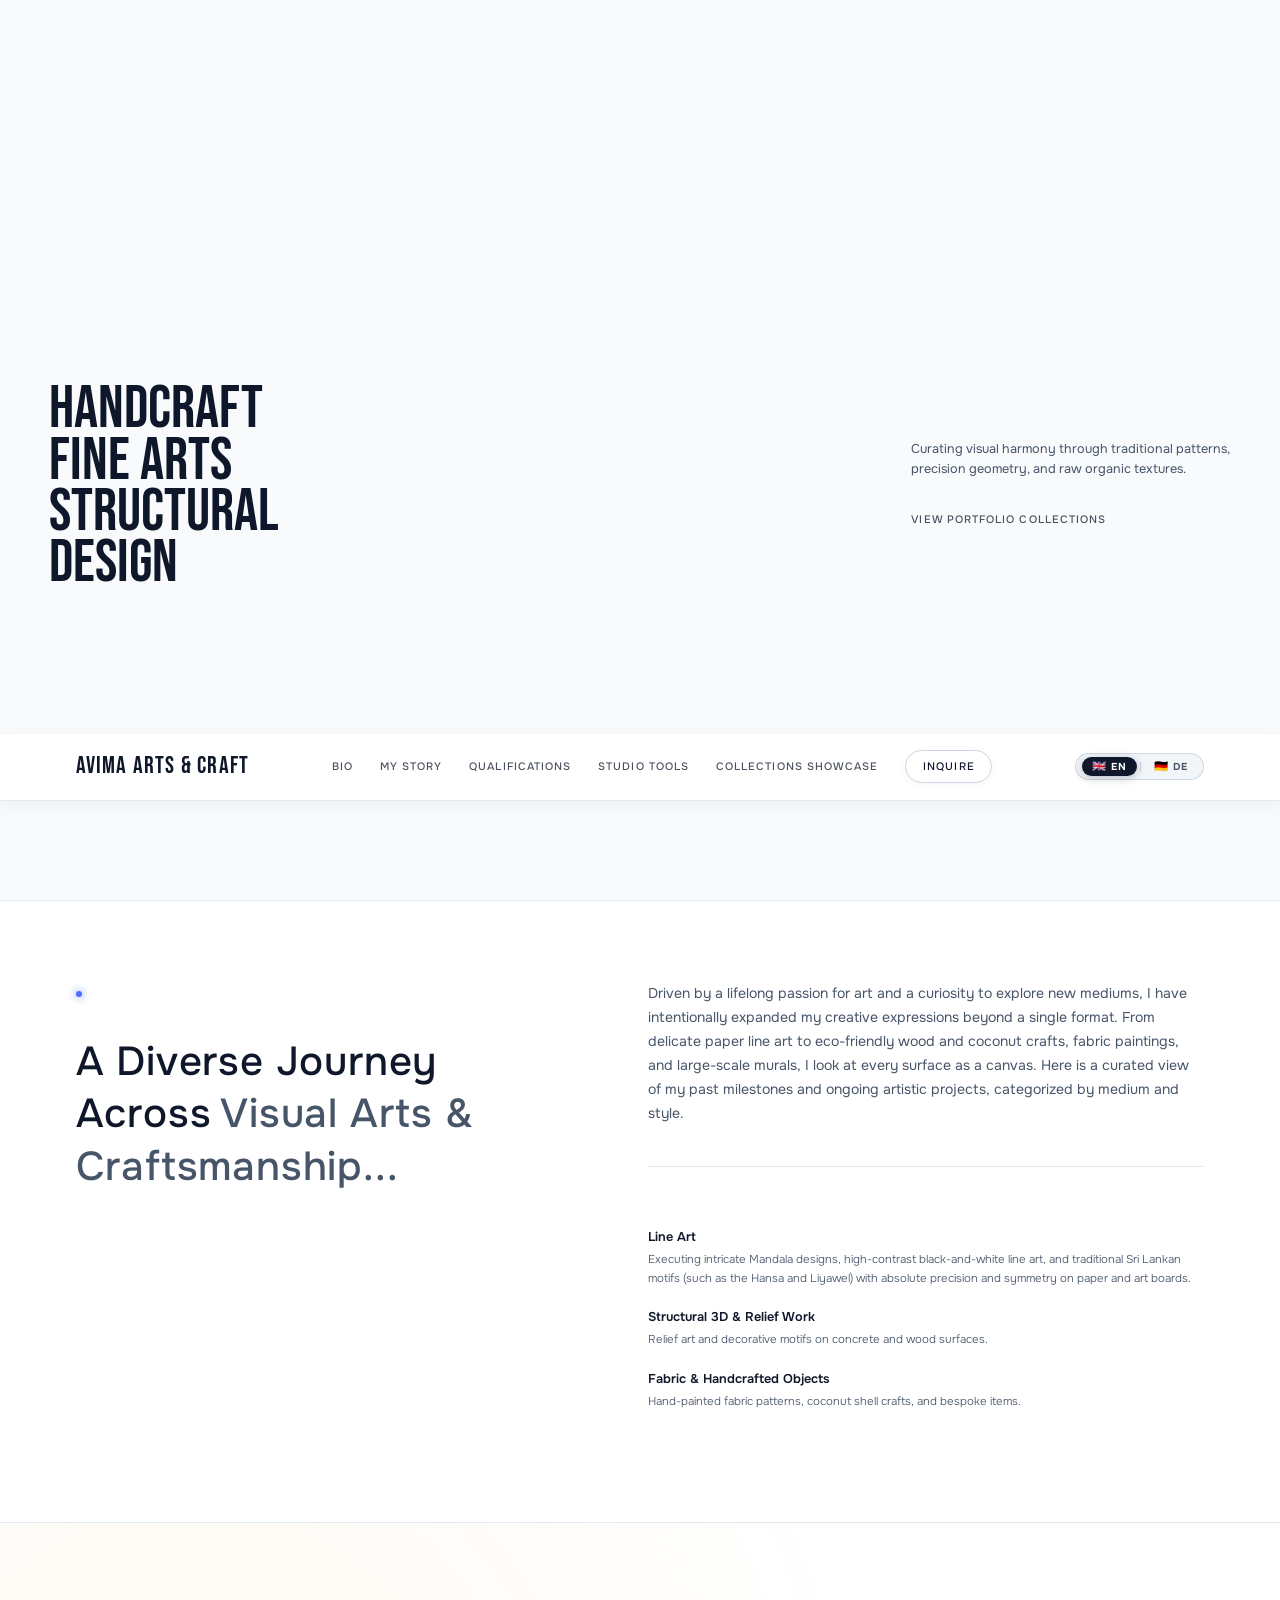
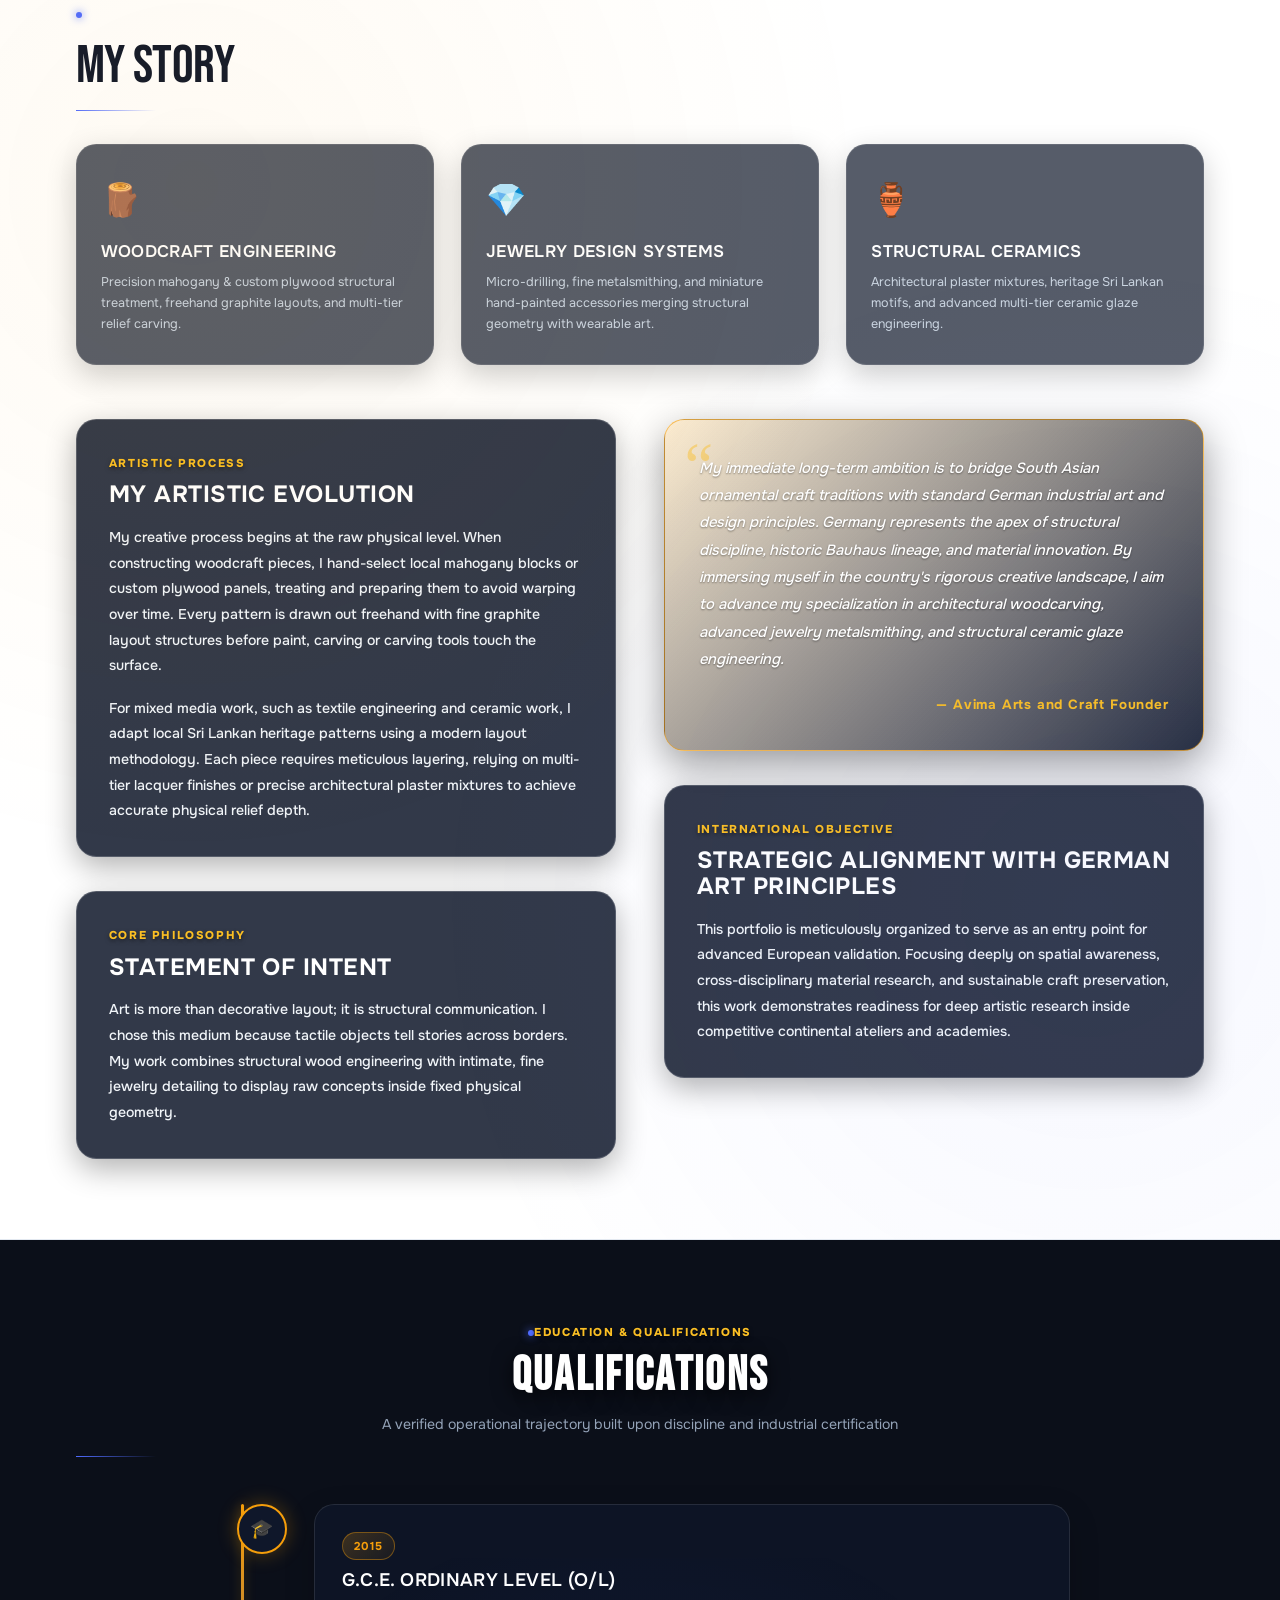
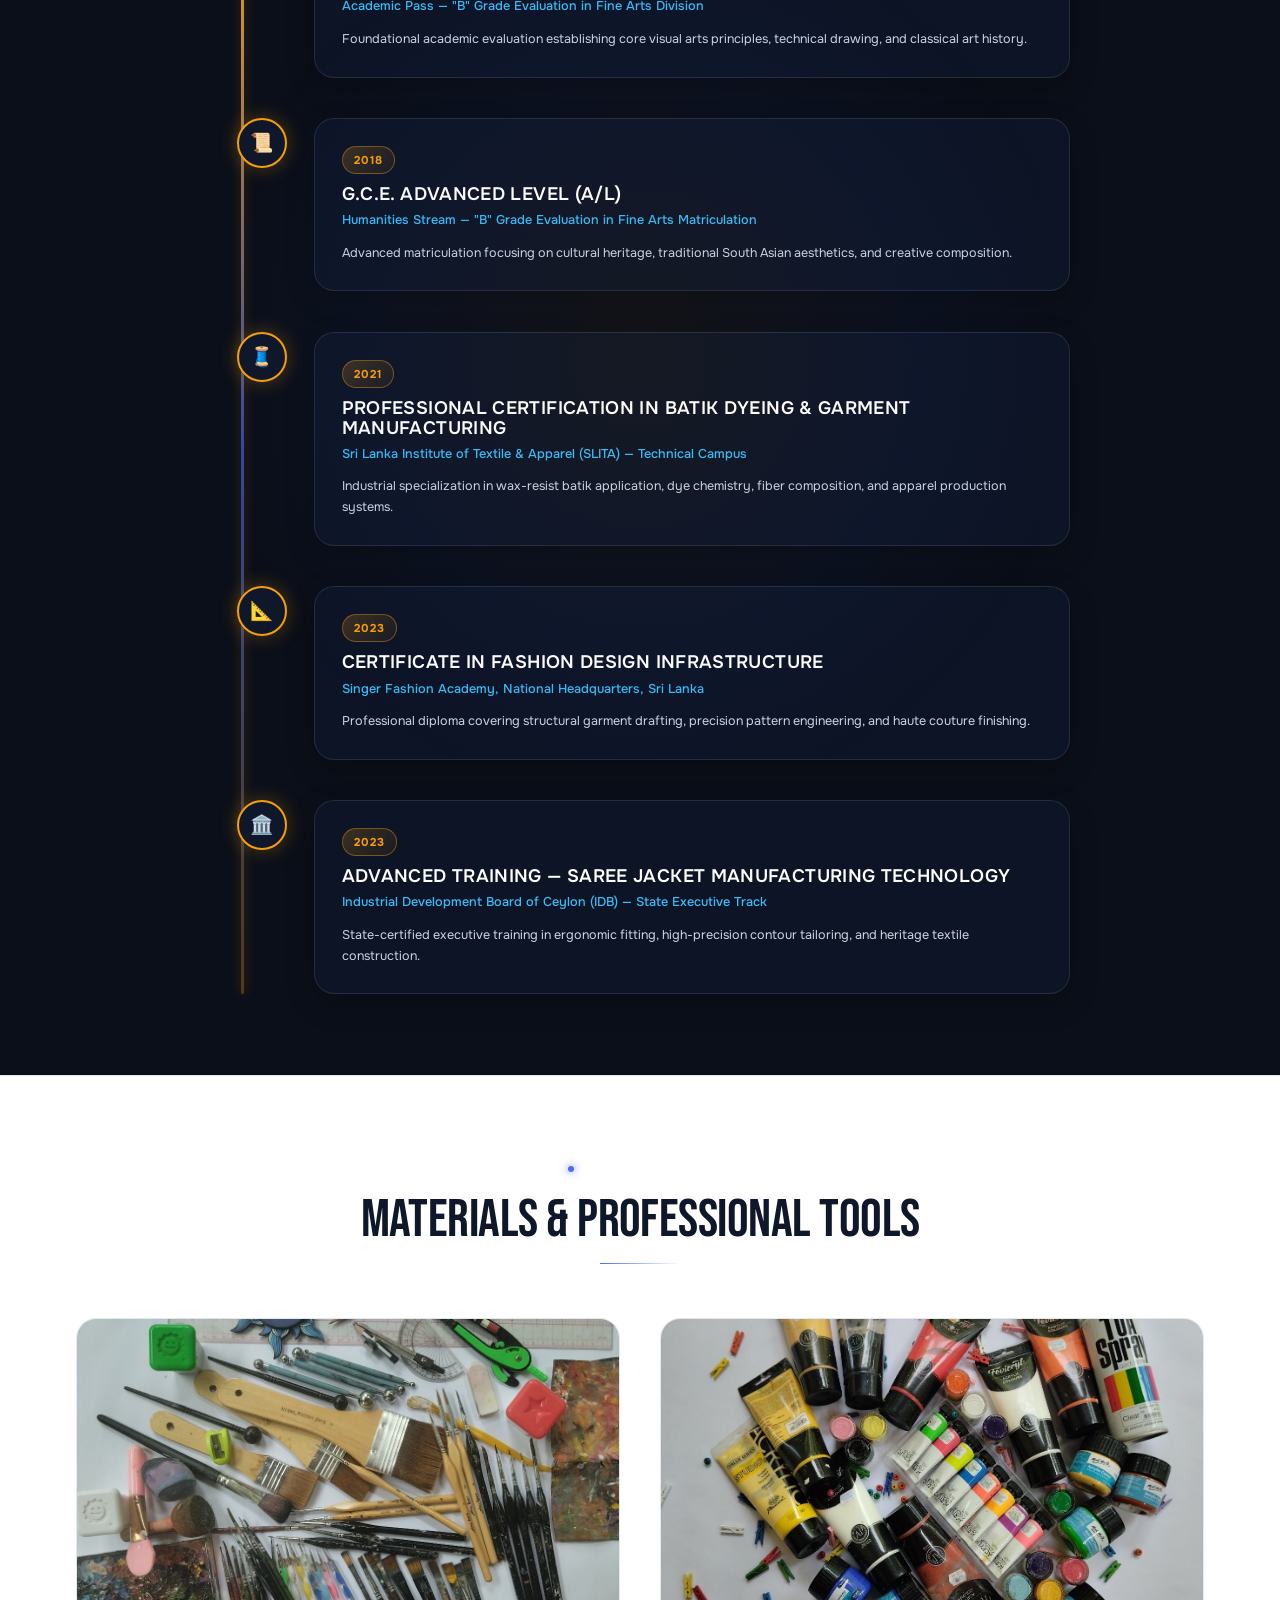
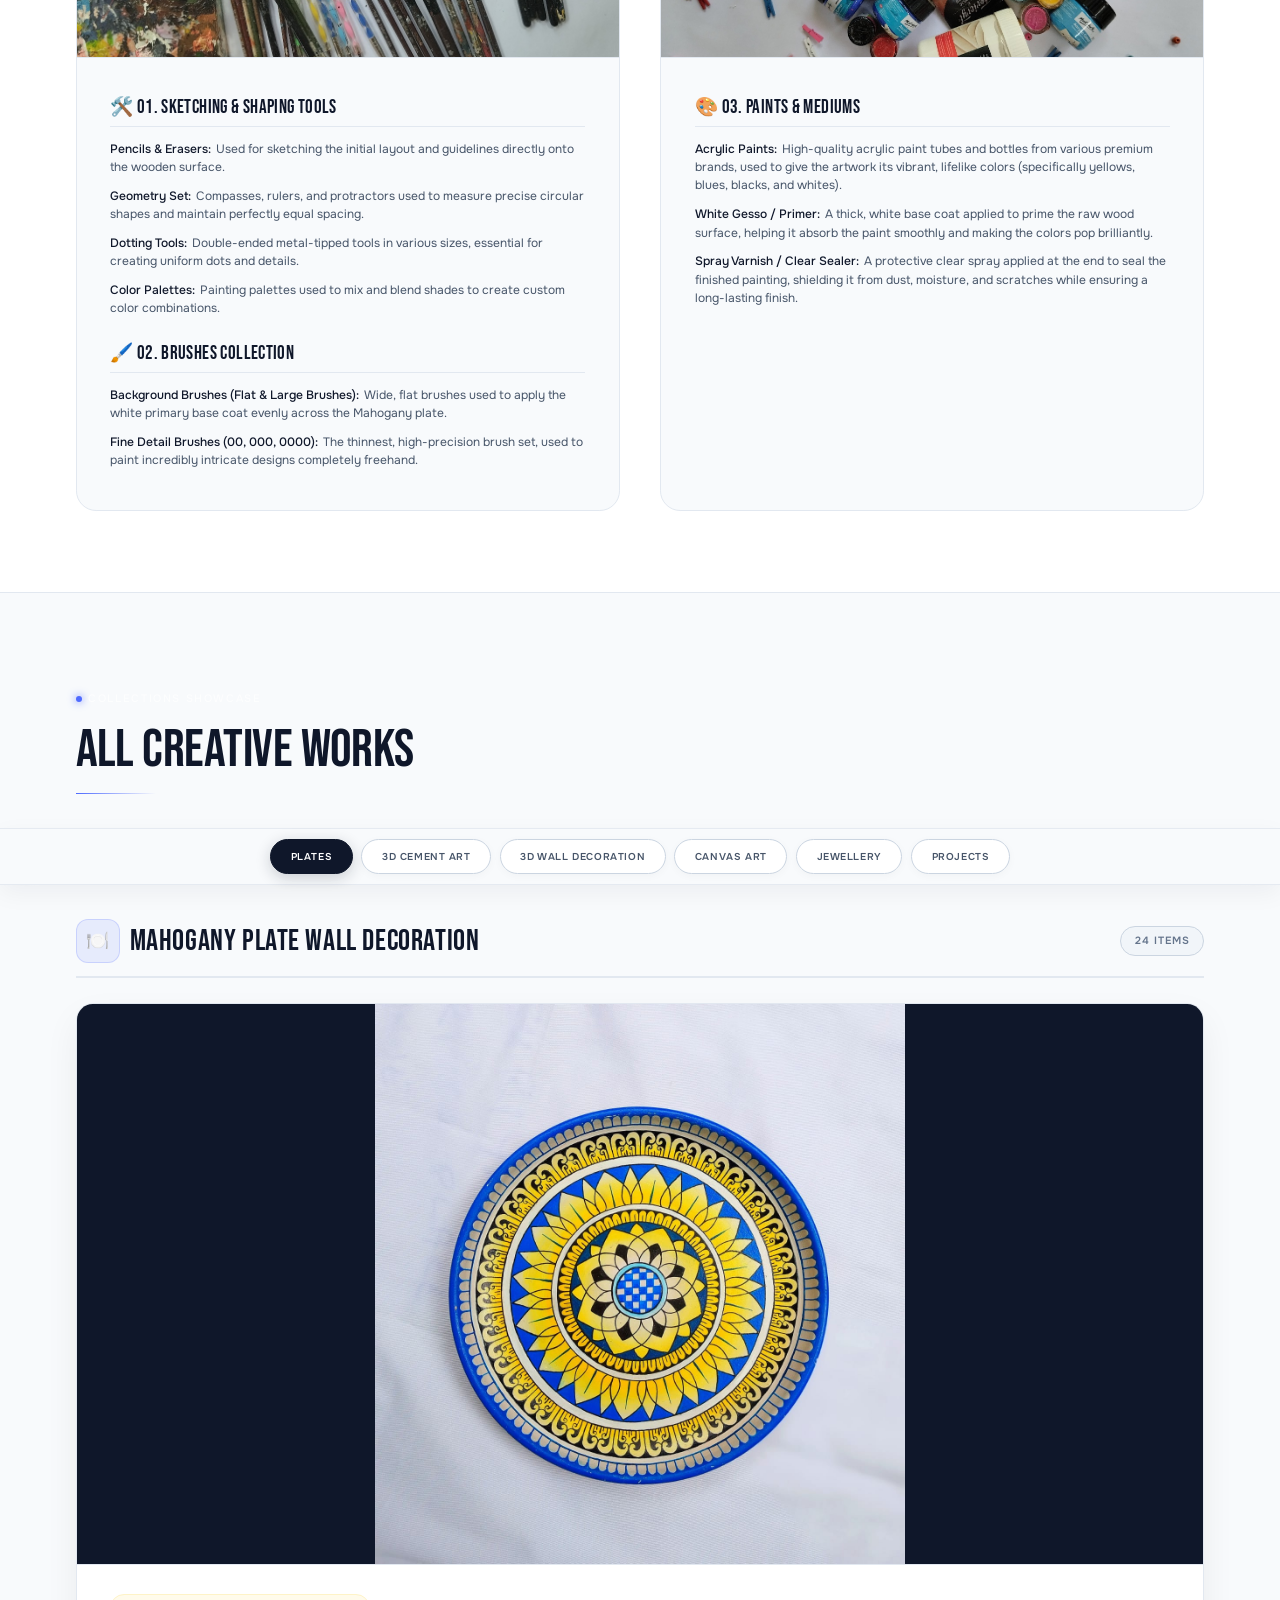
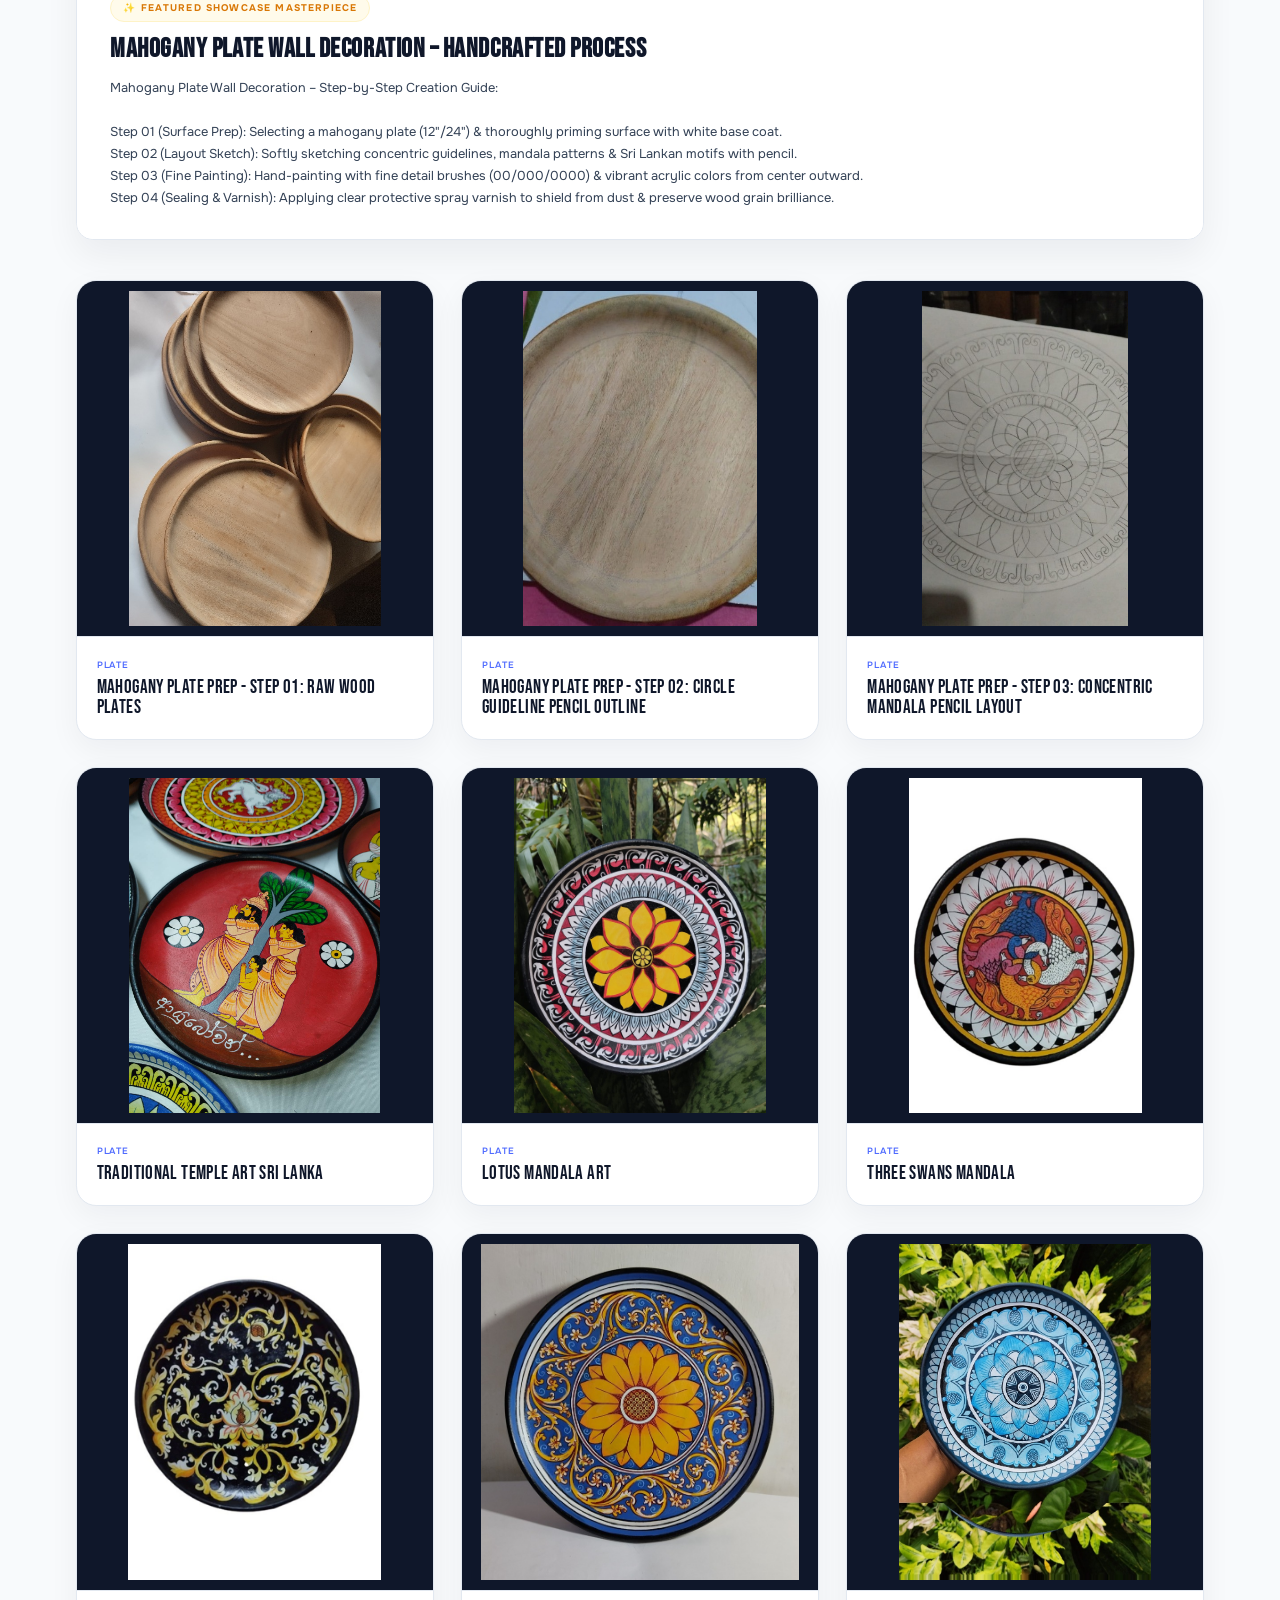
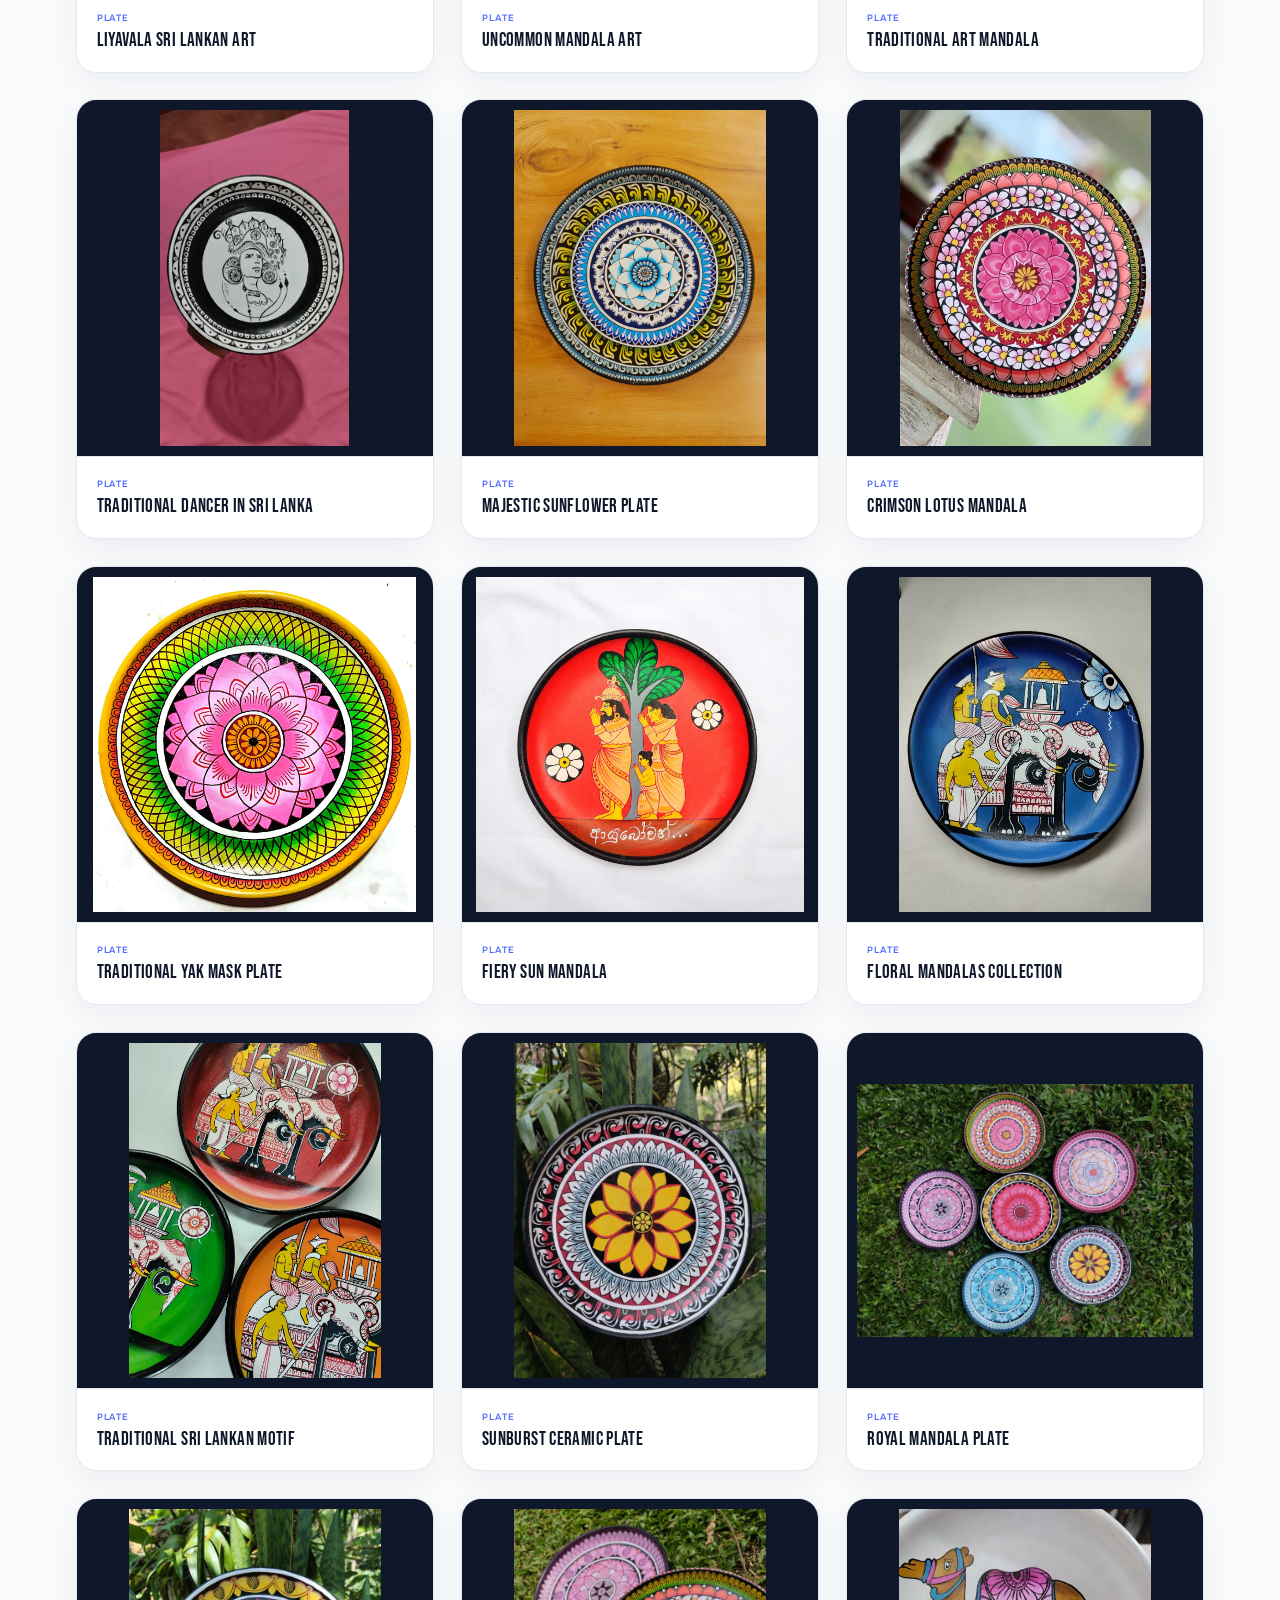
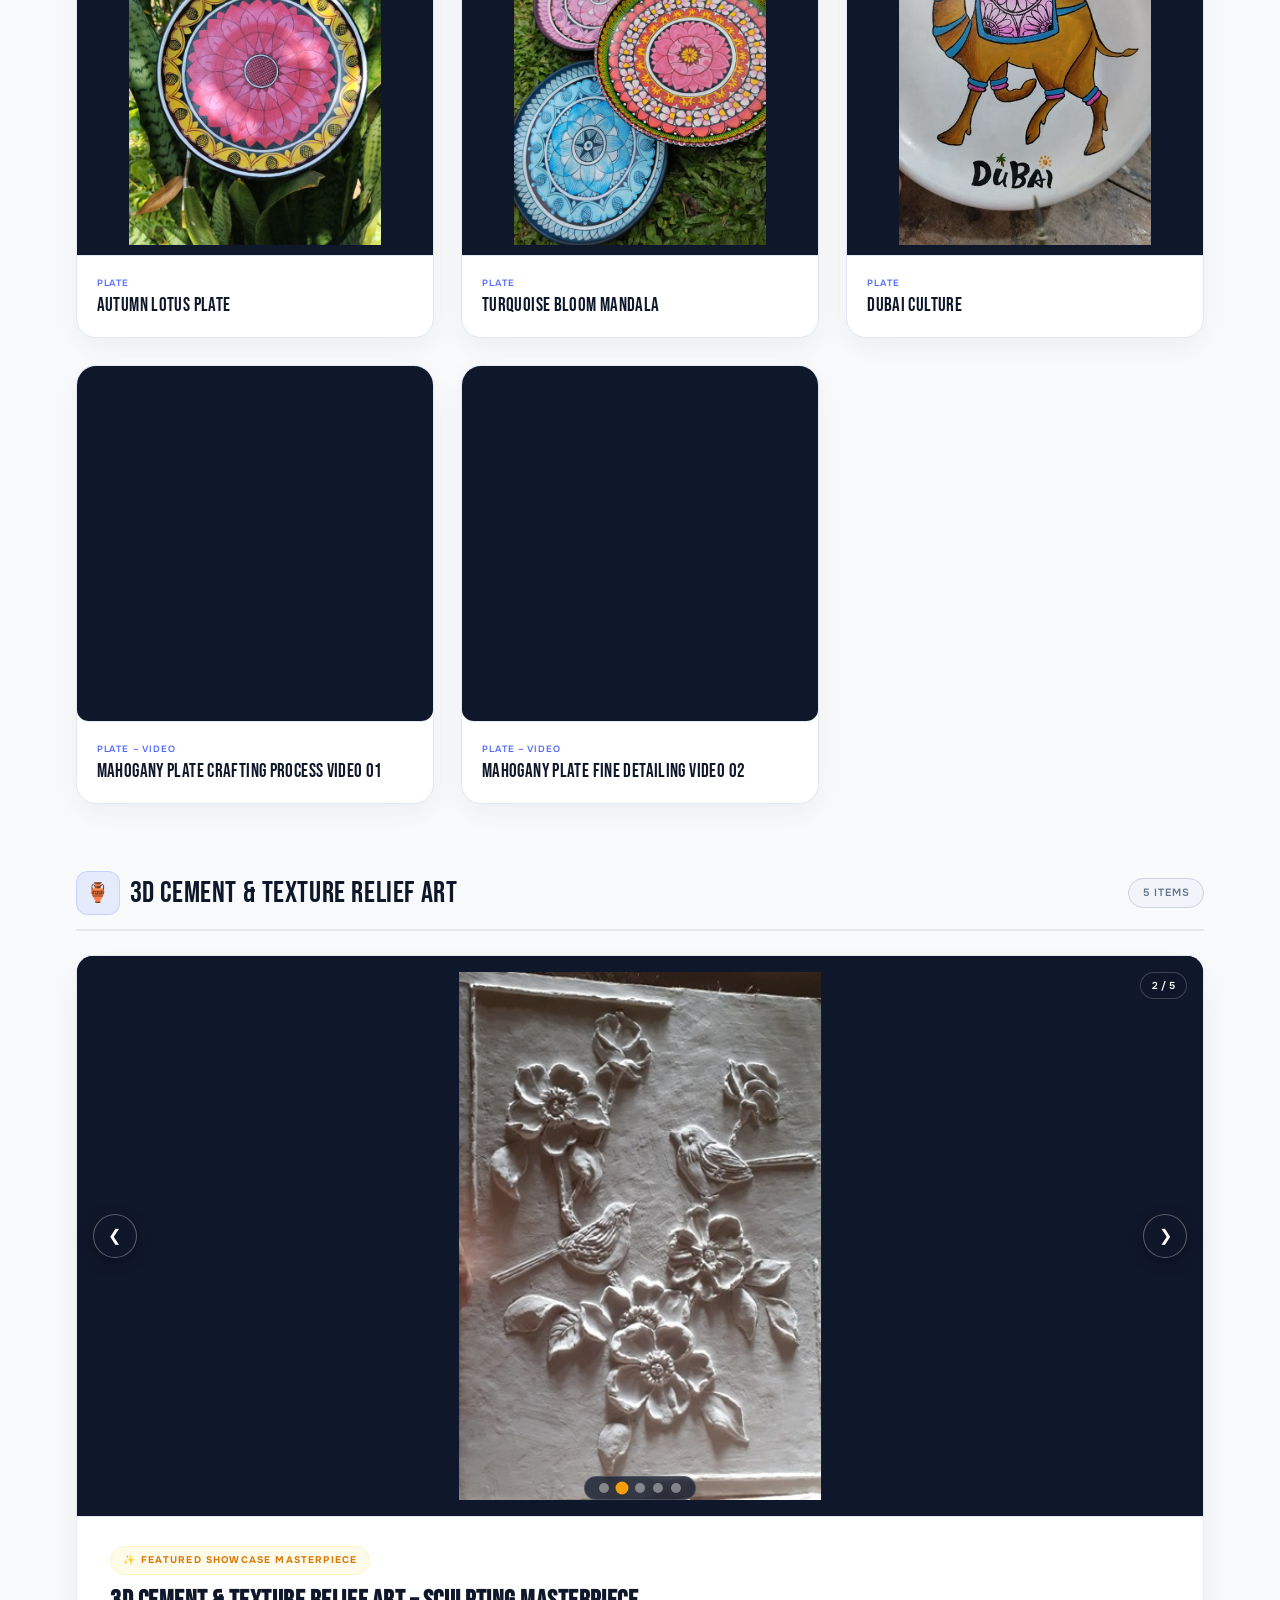
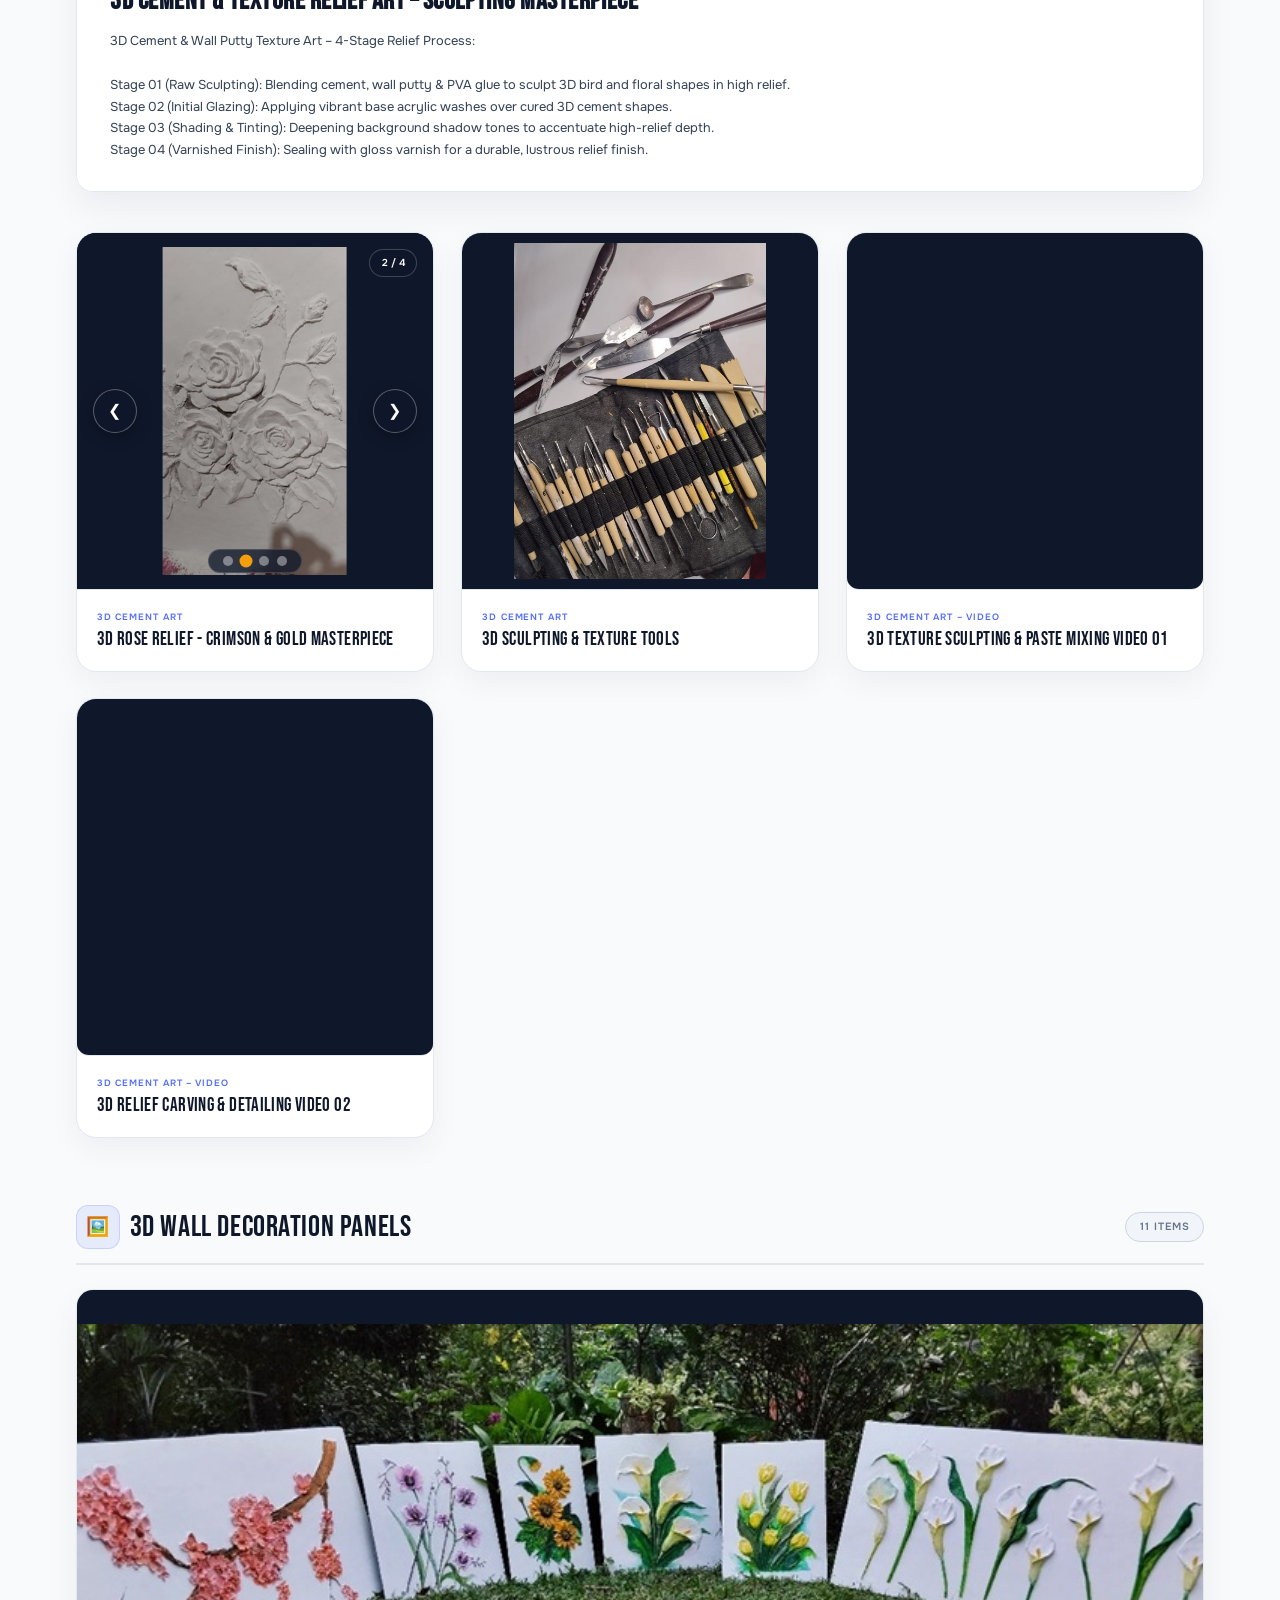
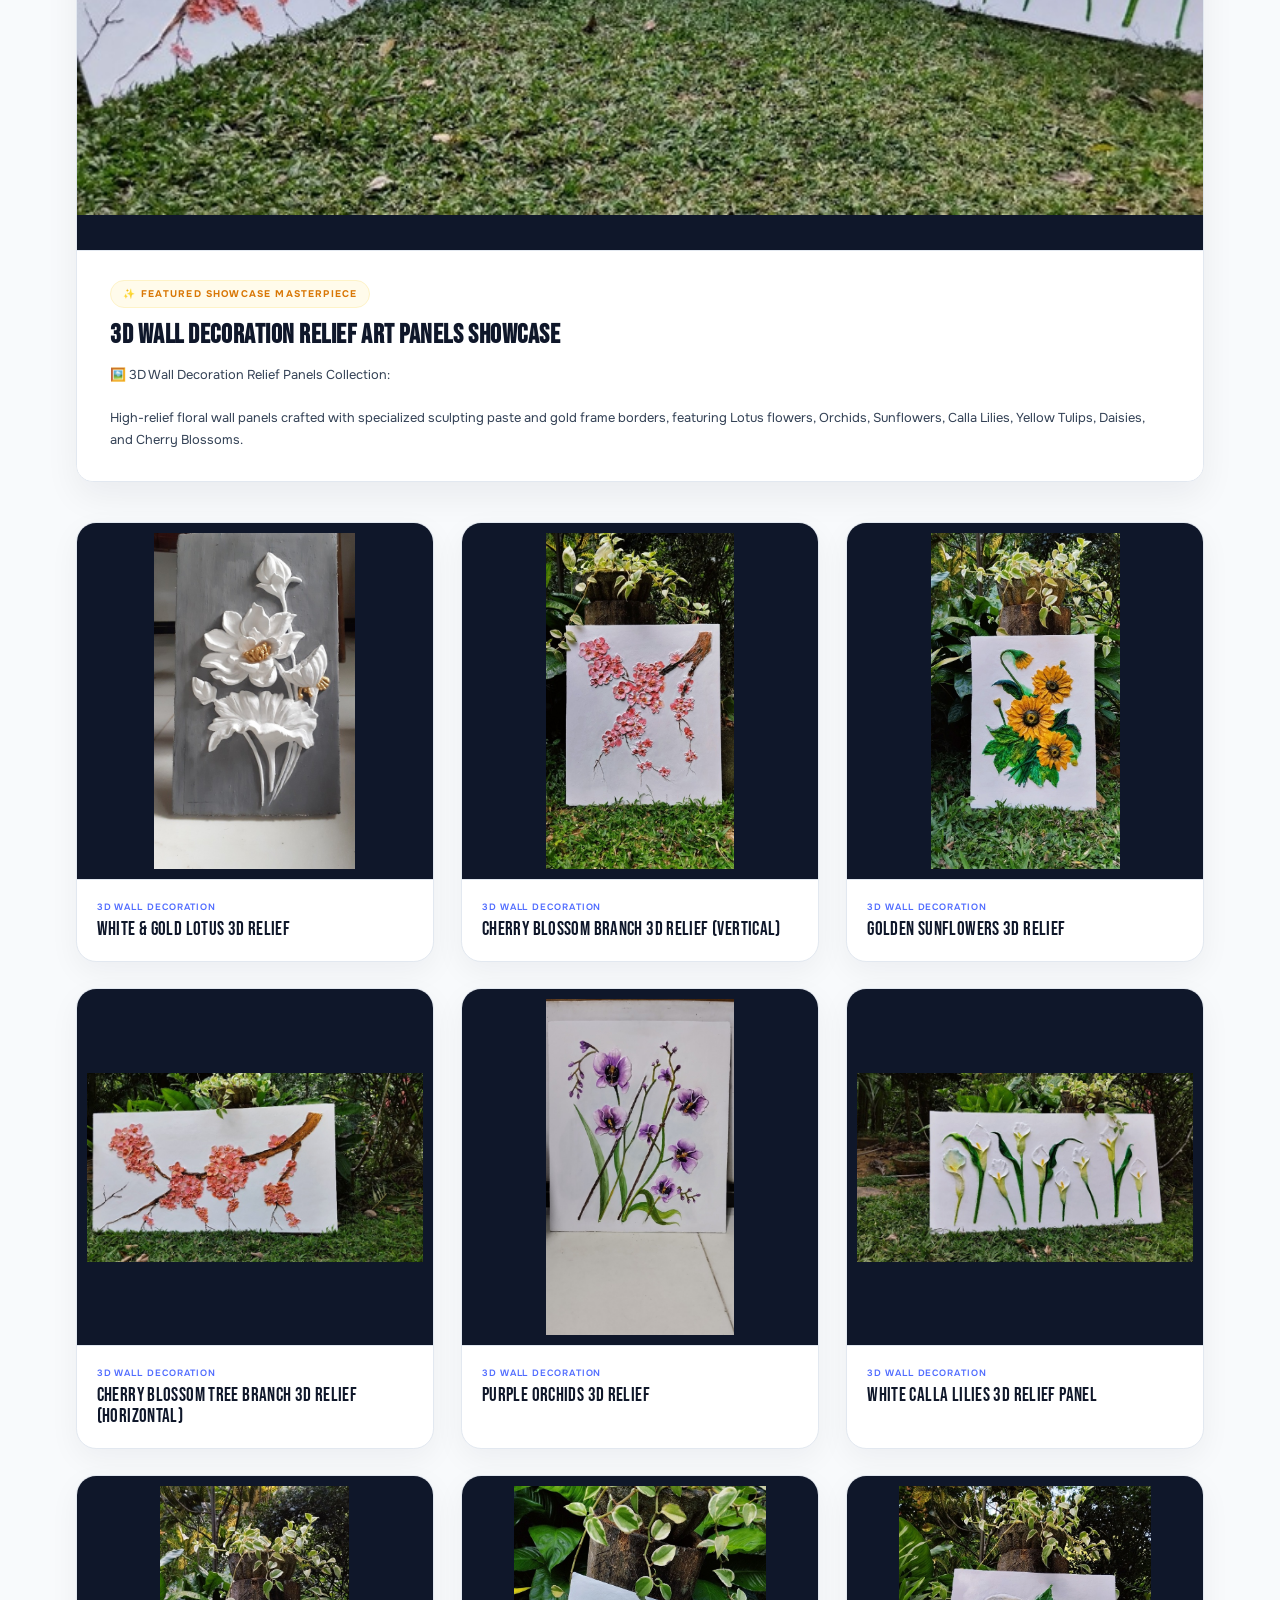
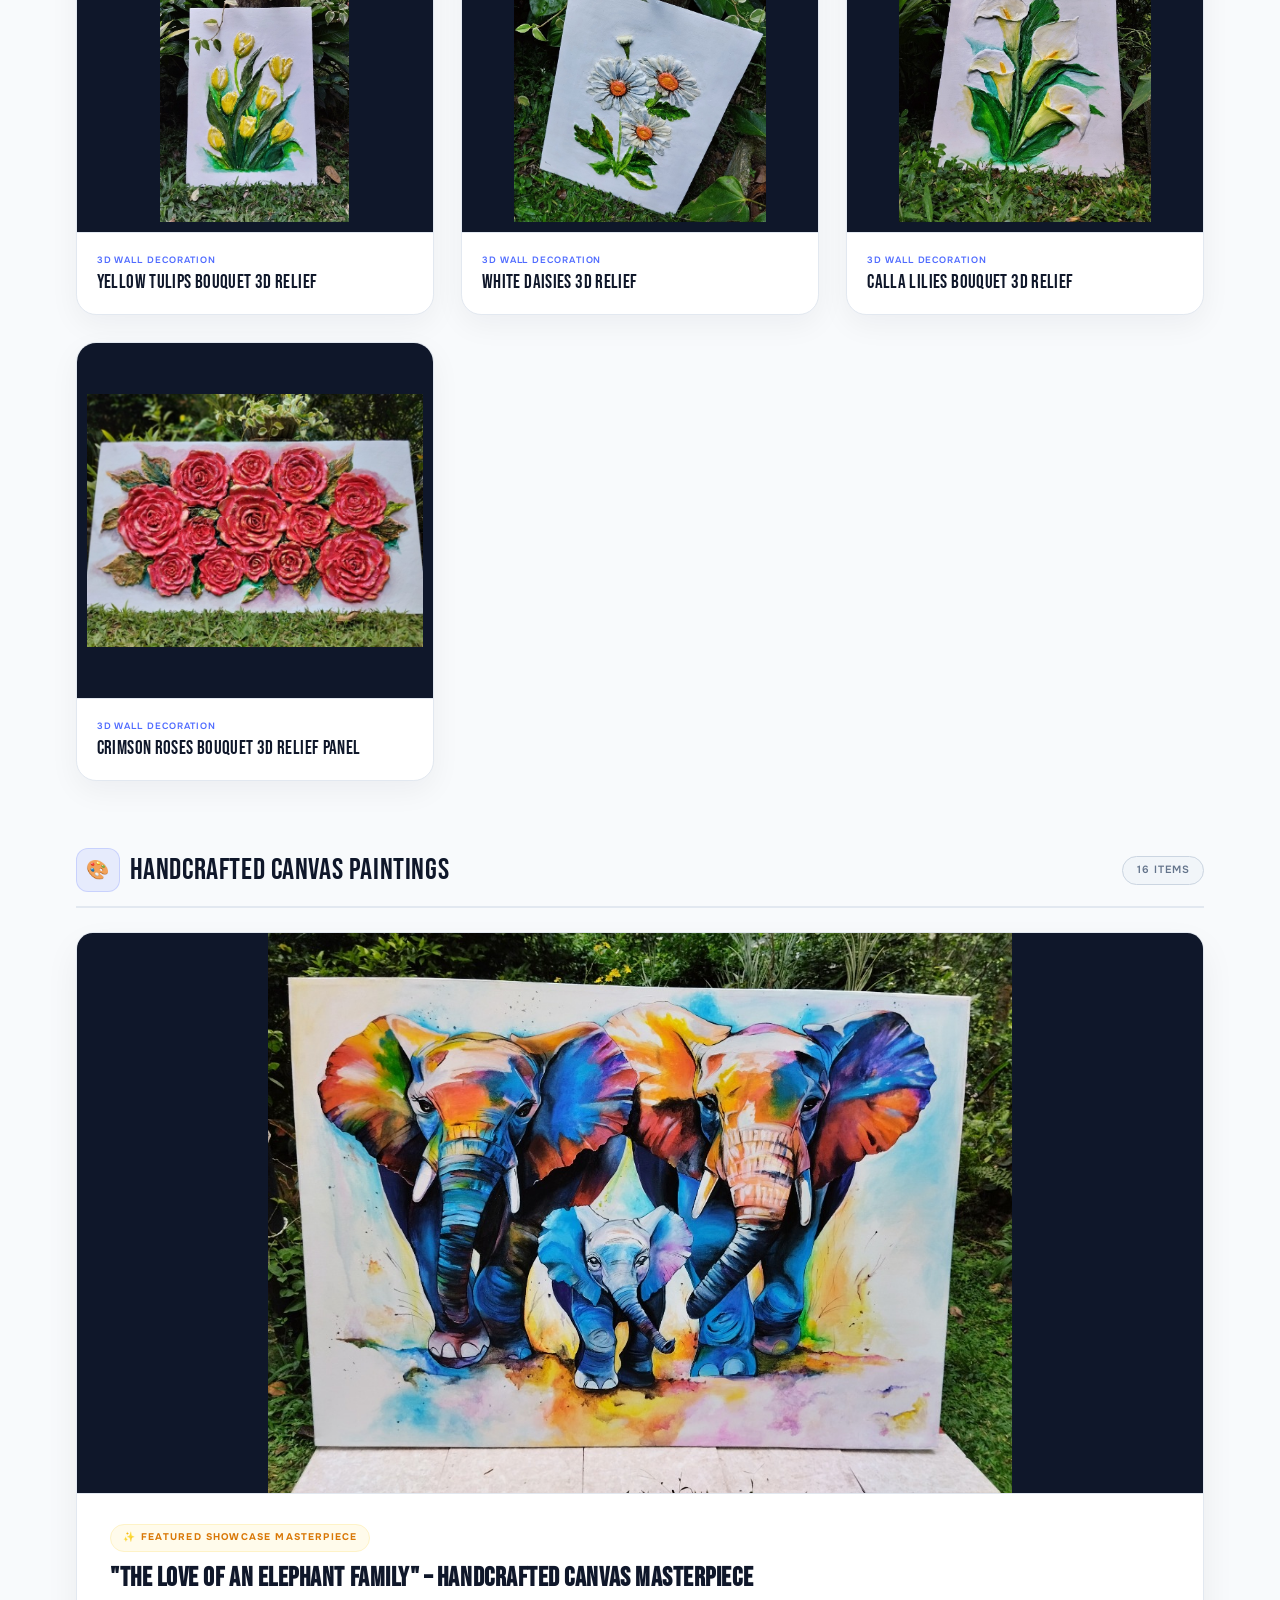
==== index.html @ b97764bd "Comprehensive mobile responsiveness enhancements across header, category scrollbar, hero, cards, for" ====
<!DOCTYPE html>
<html lang="en">
<head>
    <meta charset="UTF-8">
    <meta name="viewport" content="width=device-width, initial-scale=1.0">
    <meta name="description" content="Official portfolio of Avima Arts & Craft. Explore premium handcrafted mahogany art, 3D cement designs, fabric paintings, and traditional motifs.">
    <title>Avima Arts & Craft | Handcrafted Art & Design Showcase</title>
    <!-- Google Fonts -->
    <link rel="preconnect" href="https://fonts.googleapis.com">
    <link rel="preconnect" href="https://fonts.gstatic.com" crossorigin>
    <link href="https://fonts.googleapis.com/css2?family=Bebas+Neue&family=Onest:wght@300;400;500;600;700&display=swap" rel="stylesheet">
    <!-- Main Stylesheet -->
    <link rel="stylesheet" href="styles.css?v=38">
</head>
<body>

    <!-- Header / Navigation -->
    <header class="site-header" id="site-header">
        <div class="header-container">
            <a href="#" class="logo" id="header-logo">
                <span class="logo-text">Avima Arts & Craft</span>
            </a>
            
            <div class="header-actions-wrapper">
                <!-- Top Right Language Switcher Button -->
                <div class="lang-switch-container" id="lang-switch">
                    <button class="lang-btn active" id="lang-btn-en" data-lang="en" aria-label="Switch to English" title="English">
                        <span class="lang-flag">🇬🇧</span> EN
                    </button>
                    <span class="lang-divider">|</span>
                    <button class="lang-btn" id="lang-btn-de" data-lang="de" aria-label="Auf Deutsch wechseln" title="Deutsch">
                        <span class="lang-flag">🇩🇪</span> DE
                    </button>
                </div>

                <button class="menu-toggle" id="menu-toggle-btn" aria-label="Toggle Navigation Menu">
                    <span class="bar"></span>
                    <span class="bar"></span>
                    <span class="bar"></span>
                </button>
            </div>

            <nav class="nav-menu" id="nav-menu-links">
                <a href="#about" class="nav-link" data-i18n="nav_bio">Bio</a>
                <a href="#mystory" class="nav-link" data-i18n="nav_mystory">My Story</a>
                <a href="#qualifications" class="nav-link" data-i18n="nav_qualifications">Qualifications</a>
                <a href="#tools" class="nav-link" data-i18n="nav_tools">Studio Tools</a>
                <a href="#gallery" class="nav-link" data-i18n="nav_showcase">Collections Showcase</a>
                <a href="#contact" class="btn-hire nav-link" data-i18n="nav_inquire">Inquire</a>
            </nav>
        </div>
    </header>

    <main>
        <!-- Hero Section with Shaded Fullscreen Background Video -->
        <section class="hero-section" id="hero-section">
            <!-- Shaded Background Video Container -->
            <div class="hero-video-bg-container">
                <video class="hero-video-element" autoplay loop muted playsinline>
                    <source src="assets/videos/hero_malika_video.mp4" type="video/mp4">
                    <source src="assets/videos/project/video_project_6.mp4" type="video/mp4">
                </video>
                <div class="hero-video-shade-overlay"></div>
            </div>

            <div class="hero-body-container">
                <div class="hero-left-roles">
                    <span data-i18n="hero_role_1">Handcraft</span>
                    <span data-i18n="hero_role_2">Fine Arts</span>
                    <span data-i18n="hero_role_3">Structural Design</span>
                </div>
                
                <div class="hero-center-spacer"></div>

                <div class="hero-right-cta">
                    <p class="hero-tagline-main" data-i18n="hero_tagline">Curating visual harmony through traditional patterns, precision geometry, and raw organic textures.</p>
                    <div class="hero-cta-buttons">
                        <a href="#gallery" class="btn-primary-glow nav-link" data-i18n="hero_cta">View Portfolio Collections</a>
                    </div>
                </div>
            </div>
        </section>

        <!-- Artist Biography & Statement -->
        <section class="about-section" id="about">
            <div class="shell">
                <div class="about-grid">
                    <div class="about-left-col">
                        <div class="about-left-eyebrow">
                            <span class="section-tag" data-i18n="about_tag">Candidate Profile</span>
                            <h2 class="about-h2-statement"><span data-i18n="about_h2_prefix">A Diverse Journey Across </span><span class="about-statement-muted" data-i18n="about_h2_muted">Visual Arts & Craftsmanship...</span></h2>
                        </div>
                        <div class="about-roles-container">
                            <div class="about-role-big" data-i18n="about_role_1">CREATIVE MAKER</div>
                            <div class="about-role-big" data-i18n="about_role_2">DESIGNER</div>
                            <div class="about-role-big" data-i18n="about_role_3">ARTIST</div>
                        </div>
                    </div>
                    <div class="about-right-col">
                        <p class="about-text" data-i18n="about_text">
                            Driven by a lifelong passion for art and a curiosity to explore new mediums, I have intentionally expanded my creative expressions beyond a single format. From delicate paper line art to eco-friendly wood and coconut crafts, fabric paintings, and large-scale murals, I look at every surface as a canvas. Here is a curated view of my past milestones and ongoing artistic projects, categorized by medium and style.
                        </p>
                        
                        <div class="about-cv-details">
                            <div class="about-timeline-col">
                                <h3 data-i18n="about_focus">Focus Areas</h3>
                                <ul class="about-timeline-list">
                                    <li class="about-timeline-item">
                                        <span class="about-timeline-title" data-i18n="focus_1_title">Line Art</span>
                                        <span class="about-timeline-subtitle" data-i18n="focus_1_desc">Executing intricate Mandala designs, high-contrast black-and-white line art, and traditional Sri Lankan motifs (such as the Hansa and Liyawel) with absolute precision and symmetry on paper and art boards.</span>
                                    </li>
                                    <li class="about-timeline-item">
                                        <span class="about-timeline-title" data-i18n="focus_2_title">Structural 3D & Relief Work</span>
                                        <span class="about-timeline-subtitle" data-i18n="focus_2_desc">Relief art and decorative motifs on concrete and wood surfaces</span>
                                    </li>
                                    <li class="about-timeline-item">
                                        <span class="about-timeline-title" data-i18n="focus_3_title">Fabric & Handcrafted Objects</span>
                                        <span class="about-timeline-subtitle" data-i18n="focus_3_desc">Hand-painted fabric patterns, coconut shell crafts, and bespoke items</span>
                                    </li>
                                </ul>
                            </div>
                        </div>
                    </div>
                </div>
            </div>
        </section>

        <!-- MY STORY Section -->
        <section class="mystory-section" id="mystory">
            <div class="mystory-bg-grain" aria-hidden="true"></div>
            
            <div class="shell">
                <div class="portfolio-header mystory-header">
                    <span class="section-tag" data-i18n="mystory_tag">Artist Philosophy & Vision</span>
                    <h2 class="portfolio-h2" data-i18n="mystory_h2">MY STORY</h2>
                    <div class="section-divider"></div>
                </div>

                <!-- Sub-section: Core Artistic Areas Feature Cards -->
                <div class="mystory-core-areas-grid">
                    <div class="core-area-card">
                        <div class="core-area-icon">🪵</div>
                        <h3 class="core-area-title" data-i18n="mystory_core_1_title">Woodcraft Engineering</h3>
                        <p class="core-area-desc" data-i18n="mystory_core_1_desc">Precision mahogany & custom plywood structural treatment, freehand graphite layouts, and multi-tier relief carving.</p>
                    </div>
                    <div class="core-area-card">
                        <div class="core-area-icon">💎</div>
                        <h3 class="core-area-title" data-i18n="mystory_core_2_title">Jewelry Design Systems</h3>
                        <p class="core-area-desc" data-i18n="mystory_core_2_desc">Micro-drilling, fine metalsmithing, and miniature hand-painted accessories merging structural geometry with wearable art.</p>
                    </div>
                    <div class="core-area-card">
                        <div class="core-area-icon">🏺</div>
                        <h3 class="core-area-title" data-i18n="mystory_core_3_title">Structural Ceramics</h3>
                        <p class="core-area-desc" data-i18n="mystory_core_3_desc">Architectural plaster mixtures, heritage Sri Lankan motifs, and advanced multi-tier ceramic glaze engineering.</p>
                    </div>
                </div>

                <!-- Main Narrative Content Layout -->
                <div class="mystory-content-grid">
                    <!-- Left Column: Evolution & Intent -->
                    <div class="mystory-column">
                        <div class="mystory-block">
                            <span class="mystory-subhead-tag" data-i18n="mystory_sub1_tag">Artistic Process</span>
                            <h3 class="mystory-subhead" data-i18n="mystory_sub1_title">My Artistic Evolution</h3>
                            <p class="mystory-p" data-i18n="mystory_sub1_p1">My creative process begins at the raw physical level. When constructing woodcraft pieces, I hand-select local mahogany blocks or custom plywood panels, treating and preparing them to avoid warping over time. Every pattern is drawn out freehand with fine graphite layout structures before paint, carving or carving tools touch the surface.</p>
                            <p class="mystory-p" data-i18n="mystory_sub1_p2">For mixed media work, such as textile engineering and ceramic work, I adapt local Sri Lankan heritage patterns using a modern layout methodology. Each piece requires meticulous layering, relying on multi-tier lacquer finishes or precise architectural plaster mixtures to achieve accurate physical relief depth.</p>
                        </div>

                        <div class="mystory-block">
                            <span class="mystory-subhead-tag" data-i18n="mystory_sub2_tag">Core Philosophy</span>
                            <h3 class="mystory-subhead" data-i18n="mystory_sub2_title">Statement of Intent</h3>
                            <p class="mystory-p" data-i18n="mystory_sub2_p1">Art is more than decorative layout; it is structural communication. I chose this medium because tactile objects tell stories across borders. My work combines structural wood engineering with intimate, fine jewelry detailing to display raw concepts inside fixed physical geometry.</p>
                        </div>
                    </div>

                    <!-- Right Column: Founder Quote Callout & International Vision -->
                    <div class="mystory-column">
                        <!-- Highlighted Quote Section -->
                        <div class="mystory-quote-card">
                            <div class="quote-mark">“</div>
                            <blockquote class="mystory-quote-text" data-i18n="mystory_quote_txt">
                                My immediate long-term ambition is to bridge South Asian ornamental craft traditions with standard German industrial art and design principles. Germany represents the apex of structural discipline, historic Bauhaus lineage, and material innovation. By immersing myself in the country's rigorous creative landscape, I aim to advance my specialization in architectural woodcarving, advanced jewelry metalsmithing, and structural ceramic glaze engineering.
                            </blockquote>
                            <div class="mystory-quote-author">— <strong data-i18n="mystory_quote_author">Avima Arts and Craft Founder</strong></div>
                        </div>

                        <!-- International Objective Sub-section -->
                        <div class="mystory-block mystory-int-block">
                            <span class="mystory-subhead-tag" data-i18n="mystory_int_tag">International Objective</span>
                            <h3 class="mystory-subhead" data-i18n="mystory_int_title">Strategic Alignment with German Art Principles</h3>
                            <p class="mystory-p" data-i18n="mystory_int_p">This portfolio is meticulously organized to serve as an entry point for advanced European validation. Focusing deeply on spatial awareness, cross-disciplinary material research, and sustainable craft preservation, this work demonstrates readiness for deep artistic research inside competitive continental ateliers and academies.</p>
                        </div>
                    </div>
                </div>
            </div>
        </section>

        <!-- QUALIFICATIONS Section -->
        <section class="qualifications-section" id="qualifications">
            <div class="qualifications-bg-glow" aria-hidden="true"></div>
            
            <div class="shell">
                <div class="portfolio-header qualifications-header">
                    <span class="section-tag" data-i18n="qual_tag">Education & Qualifications</span>
                    <h2 class="portfolio-h2" data-i18n="qual_h2">QUALIFICATIONS</h2>
                    <p class="qualifications-subtitle" data-i18n="qual_subtitle">A verified operational trajectory built upon discipline and industrial certification</p>
                    <div class="section-divider"></div>
                </div>

                <!-- Vertical Timeline Container -->
                <div class="timeline-container">
                    <div class="timeline-line"></div>

                    <!-- Milestone 1: 2015 -->
                    <div class="timeline-item">
                        <div class="timeline-marker">
                            <span class="timeline-icon">🎓</span>
                        </div>
                        <div class="timeline-content">
                            <span class="timeline-year">2015</span>
                            <h3 class="timeline-title" data-i18n="qual_1_title">G.C.E. Ordinary Level (O/L)</h3>
                            <div class="timeline-institution" data-i18n="qual_1_inst">Academic Pass — "B" Grade Evaluation in Fine Arts Division</div>
                            <p class="timeline-desc" data-i18n="qual_1_desc">Foundational academic evaluation establishing core visual arts principles, technical drawing, and classical art history.</p>
                        </div>
                    </div>

                    <!-- Milestone 2: 2018 -->
                    <div class="timeline-item">
                        <div class="timeline-marker">
                            <span class="timeline-icon">📜</span>
                        </div>
                        <div class="timeline-content">
                            <span class="timeline-year">2018</span>
                            <h3 class="timeline-title" data-i18n="qual_2_title">G.C.E. Advanced Level (A/L)</h3>
                            <div class="timeline-institution" data-i18n="qual_2_inst">Humanities Stream — "B" Grade Evaluation in Fine Arts Matriculation</div>
                            <p class="timeline-desc" data-i18n="qual_2_desc">Advanced matriculation focusing on cultural heritage, traditional South Asian aesthetics, and creative composition.</p>
                        </div>
                    </div>

                    <!-- Milestone 3: 2021 -->
                    <div class="timeline-item">
                        <div class="timeline-marker">
                            <span class="timeline-icon">🧵</span>
                        </div>
                        <div class="timeline-content">
                            <span class="timeline-year">2021</span>
                            <h3 class="timeline-title" data-i18n="qual_3_title">Professional Certification in Batik Dyeing & Garment Manufacturing</h3>
                            <div class="timeline-institution" data-i18n="qual_3_inst">Sri Lanka Institute of Textile & Apparel (SLITA) — Technical Campus</div>
                            <p class="timeline-desc" data-i18n="qual_3_desc">Industrial specialization in wax-resist batik application, dye chemistry, fiber composition, and apparel production systems.</p>
                        </div>
                    </div>

                    <!-- Milestone 4: 2023 -->
                    <div class="timeline-item">
                        <div class="timeline-marker">
                            <span class="timeline-icon">📐</span>
                        </div>
                        <div class="timeline-content">
                            <span class="timeline-year">2023</span>
                            <h3 class="timeline-title" data-i18n="qual_4_title">Certificate in Fashion Design Infrastructure</h3>
                            <div class="timeline-institution" data-i18n="qual_4_inst">Singer Fashion Academy, National Headquarters, Sri Lanka</div>
                            <p class="timeline-desc" data-i18n="qual_4_desc">Professional diploma covering structural garment drafting, precision pattern engineering, and haute couture finishing.</p>
                        </div>
                    </div>

                    <!-- Milestone 5: 2023 -->
                    <div class="timeline-item">
                        <div class="timeline-marker">
                            <span class="timeline-icon">🏛️</span>
                        </div>
                        <div class="timeline-content">
                            <span class="timeline-year">2023</span>
                            <h3 class="timeline-title" data-i18n="qual_5_title">Advanced Training — Saree Jacket Manufacturing Technology</h3>
                            <div class="timeline-institution" data-i18n="qual_5_inst">Industrial Development Board of Ceylon (IDB) — State Executive Track</div>
                            <p class="timeline-desc" data-i18n="qual_5_desc">State-certified executive training in ergonomic fitting, high-precision contour tailoring, and heritage textile construction.</p>
                        </div>
                    </div>

                </div>
            </div>
        </section>

        <!-- Tools & Materials Section -->
        <section class="tools-section" id="tools">
            <div class="shell">
                <div class="tools-header">
                    <span class="section-tag" data-i18n="tools_tag">Inside the Studio</span>
                    <h2 class="portfolio-h2" data-i18n="tools_h2">Materials & Professional Tools</h2>
                    <div class="section-divider"></div>
                </div>

                <div class="tools-container-grid">
                    <!-- Column 1: Sketching & Brushes -->
                    <div class="tool-showcase-card">
                        <div class="tool-image-wrapper">
                            <img src="assets/mahogany/mahogany_tools.jpg" alt="Sketching tools, compasses, rulers, and fine-detail brushes collection">
                        </div>
                        <div class="tool-details-content">
                            <div class="tool-subcat">
                                <h3 data-i18n="tool_1_title">🛠️ 01. Sketching & Shaping Tools</h3>
                                <p><strong data-i18n="tool_1_pencils_label">Pencils & Erasers: </strong><span data-i18n="tool_1_pencils_txt">Used for sketching the initial layout and guidelines directly onto the wooden surface.</span></p>
                                <p><strong data-i18n="tool_1_geo_label">Geometry Set: </strong><span data-i18n="tool_1_geo_txt">Compasses, rulers, and protractors used to measure precise circular shapes and maintain perfectly equal spacing.</span></p>
                                <p><strong data-i18n="tool_1_dots_label">Dotting Tools: </strong><span data-i18n="tool_1_dots_txt">Double-ended metal-tipped tools in various sizes, essential for creating uniform dots and details.</span></p>
                                <p><strong data-i18n="tool_1_palette_label">Color Palettes: </strong><span data-i18n="tool_1_palette_txt">Painting palettes used to mix and blend shades to create custom color combinations.</span></p>
                            </div>
                            <div class="tool-subcat">
                                <h3 data-i18n="tool_2_title">🖌️ 02. Brushes Collection</h3>
                                <p><strong data-i18n="tool_2_bg_label">Background Brushes (Flat & Large Brushes): </strong><span data-i18n="tool_2_bg_txt">Wide, flat brushes used to apply the white primary base coat evenly across the Mahogany plate.</span></p>
                                <p><strong data-i18n="tool_2_fine_label">Fine Detail Brushes (00, 000, 0000): </strong><span data-i18n="tool_2_fine_txt">The thinnest, high-precision brush set, used to paint incredibly intricate designs completely freehand.</span></p>
                            </div>
                        </div>
                    </div>

                    <!-- Column 2: Paints & Mediums -->
                    <div class="tool-showcase-card">
                        <div class="tool-image-wrapper">
                            <img src="assets/mahogany/mahogany_paints.jpg" alt="Acrylic paints tubes, white gesso primer, and TOA spray varnish clear sealer">
                        </div>
                        <div class="tool-details-content">
                            <div class="tool-subcat">
                                <h3 data-i18n="tool_3_title">🎨 03. Paints & Mediums</h3>
                                <p><strong data-i18n="tool_3_acrylic_label">Acrylic Paints: </strong><span data-i18n="tool_3_acrylic_txt">High-quality acrylic paint tubes and bottles from various premium brands, used to give the artwork its vibrant, lifelike colors (specifically yellows, blues, blacks, and whites).</span></p>
                                <p><strong data-i18n="tool_3_gesso_label">White Gesso / Primer: </strong><span data-i18n="tool_3_gesso_txt">A thick, white base coat applied to prime the raw wood surface, helping it absorb the paint smoothly and making the colors pop brilliantly.</span></p>
                                <p><strong data-i18n="tool_3_varnish_label">Spray Varnish / Clear Sealer: </strong><span data-i18n="tool_3_varnish_txt">A protective clear spray applied at the end to seal the finished painting, shielding it from dust, moisture, and scratches while ensuring a long-lasting finish.</span></p>
                            </div>
                        </div>
                    </div>
                </div>
            </div>
        </section>

        <!-- Selected Collections Section -->
        <section class="gallery-section" id="gallery">
            <div class="shell">
                <div class="portfolio-header">
                    <span class="section-tag" data-i18n="gallery_tag">Collections Showcase</span>
                    <h2 class="portfolio-h2" data-i18n="gallery_h2">All Creative Works</h2>
                    <div class="section-divider"></div>
                </div>
            </div>

            <!-- Sticky Category Filter Navigation Bar -->
            <div class="filter-controls-sticky-wrapper" id="filter-controls-sticky-wrapper">
                <div class="shell">
                    <div class="filter-controls" id="filter-controls">
                        <button class="filter-btn active" data-filter="plate" data-i18n="cat_tab_plate">Plates</button>
                        <button class="filter-btn" data-filter="3d-cement" data-i18n="cat_tab_3d_cement">3D Cement Art</button>
                        <button class="filter-btn" data-filter="3d-wall" data-i18n="cat_tab_3d_wall">3D Wall Decoration</button>
                        <button class="filter-btn" data-filter="canvas" data-i18n="cat_tab_canvas">Canvas Art</button>
                        <button class="filter-btn" data-filter="jewellary" data-i18n="cat_tab_jewellary">Jewellery</button>
                        <button class="filter-btn" data-filter="project" data-i18n="cat_tab_project">Projects</button>
                    </div>
                </div>
            </div>

            <div class="shell">
                <!-- Dynamic All Categories Showcase (Featured Hero + Description + Grid per Category) -->
                <div id="all-categories-container"></div>
            </div>
        </section>

        <!-- Contact Section -->
        <section class="contact-section" id="contact">
            <div class="shell">
                <div class="contact-grid">
                    <div class="contact-info">
                        <span class="section-tag" data-i18n="contact_tag">Get in Touch</span>
                        <h2 class="portfolio-h2" data-i18n="contact_h2">Interview Evaluation Board</h2>
                        <div class="section-divider"></div>
                        <p class="contact-desc" data-i18n="contact_desc">
                            If you have questions regarding the material, curing timelines, or double-firing variables of any piece, please leave an inquiry below.
                        </p>
                        <div class="contact-details">
                            <div class="contact-item">
                                <span class="contact-item-label" data-i18n="contact_label_name">Candidate Name</span>
                                <span class="contact-item-val">Avima Arts & Craft / Malika</span>
                            </div>
                            <div class="contact-item">
                                <span class="contact-item-label" data-i18n="contact_label_email">General Contact</span>
                                <span class="contact-item-val">jeewanthmalika@gmail.com</span>
                            </div>
                        </div>
                    </div>
                    
                    <div class="contact-form-container">
                        <form id="contact-form" class="contact-form" action="https://formsubmit.co/jeewanthmalika@gmail.com" method="POST">
                            <div class="form-group">
                                <label for="form-name" data-i18n="form_label_name">Your Name</label>
                                <input type="text" id="form-name" name="name" required placeholder="Board Review Panelist" data-i18n-ph="form_placeholder_name">
                            </div>
                            <div class="form-group">
                                <label for="form-email" data-i18n="form_label_email">Your Email</label>
                                <input type="email" id="form-email" name="email" required placeholder="reviewer@examboard.gov" data-i18n-ph="form_placeholder_email">
                            </div>
                            <div class="form-group">
                                <label for="form-interest" data-i18n="form_label_interest">Artwork of Interest</label>
                                <select id="form-interest" name="interest" required>
                                    <option value="" disabled selected data-i18n="form_select_default">Select a category</option>
                                    <option value="plate" data-i18n="form_opt_plate">Mahogany & Ceramic Plates</option>
                                    <option value="3d-cement" data-i18n="form_opt_3d_cement">3D Cement Decoration</option>
                                    <option value="batik" data-i18n="form_opt_batik">Batik Handcrafts</option>
                                    <option value="canvas" data-i18n="form_opt_canvas">Canvas Painting</option>
                                    <option value="jewellary" data-i18n="form_opt_jewellary">Pendant & Jewelry Art</option>
                                    <option value="line-art" data-i18n="form_opt_line_art">Mandala & Line Art</option>
                                    <option value="handmade" data-i18n="form_opt_handmade">Coconut Shell Crafts</option>
                                    <option value="project" data-i18n="form_opt_project">Wall Murals & Large Scale Projects</option>
                                </select>
                            </div>
                            <div class="form-group">
                                <label for="form-message" data-i18n="form_label_msg">Review Notes / Inquiries</label>
                                <textarea id="form-message" name="message" rows="4" required placeholder="Type your questions or panel evaluation notes here..." data-i18n-ph="form_placeholder_msg"></textarea>
                            </div>
                            <button type="submit" class="btn btn-primary btn-submit" id="btn-submit-form">
                                <span data-i18n="form_submit">Send Message</span>
                                <span class="btn-spinner" id="form-spinner"></span>
                            </button>
                            <div class="form-feedback" id="form-feedback"></div>
                        </form>
                    </div>
                </div>
            </div>
        </section>
    </main>

    <!-- Footer -->
    <footer class="site-footer">
        <div class="shell footer-container">
            <div class="footer-brand">
                <a href="#" class="logo">Avima Arts & Craft</a>
                <p class="footer-tagline" data-i18n="footer_tagline">Structural line geometry, traditional temple motifs, and hand-painted wood designs.</p>
            </div>
            <div class="footer-links">
                <a href="#about" data-i18n="nav_bio">Bio</a>
                <a href="#tools" data-i18n="nav_tools">Tools</a>
                <a href="#gallery" data-i18n="nav_showcase">Collections</a>
            </div>
        </div>
        <div class="footer-copyright">
            <p data-i18n="footer_copy">&copy; 2026 Avima Arts & Craft. All rights reserved.</p>
        </div>
    </footer>

    <!-- Lightbox Modal -->
    <div class="modal" id="artwork-modal" aria-hidden="true" role="dialog">
        <div class="modal-backdrop" id="modal-backdrop"></div>
        <div class="modal-container">
            <button class="modal-close" id="modal-close-btn" aria-label="Close Modal">&times;</button>
            <div class="modal-content">
                <div class="modal-image-pane">
                    <img id="modal-img" src="" alt="Detailed artwork view">
                </div>
                <div class="modal-caption-pane">
                    <span class="modal-subtag" id="modal-subtag"></span>
                    <h2 class="modal-title" id="modal-title">Artwork Title</h2>
                    <p class="modal-desc" id="modal-desc"></p>
                </div>
            </div>
        </div>
    </div>

    <!-- Script File -->
    <script src="app.js?v=38"></script>
</body>
</html>
---- styles.css ----
/* ==========================================================================
   Malika Studio Stylesheet - Premium Dark Interview Edition
   Design Style: Ultra-modern, dark theme, high contrast, clean line borders
   Inspired by: onlymaneesh.vercel.app
   ========================================================================== */

/* --- Custom Variables & Design Tokens (Light Theme Edition) --- */
:root {
    --background: #f8fafc;        /* Pristine light slate canvas background */
    --foreground: #0f172a;        /* Deep slate text for crisp legibility */
    --ink: #ffffff;               /* Crisp white surface cards */
    --muted: #475569;             /* Slate muted body text */
    --subtle: #64748b;            /* Secondary slate text */
    --line: #e2e8f0;              /* Soft line borders */
    --surface: #ffffff;           /* Clean white surface cards */
    --surface-2: #f1f5f9;         /* Light slate secondary surface */
    --accent: #4f6bff;            /* Electric blue accent */
    --accent-glow: rgba(79, 107, 255, 0.2);
    --white: #0f172a;             /* Main headings dark slate for high legibility */
    --overlay-bg: rgba(15, 23, 42, 0.75);
    
    --radius-pill: 9999px;
    --radius-card: 1.5rem;
    --radius-card-sm: 1rem;
    --radius-control: 0.75rem;
    --container-shell: 88rem;   /* 1408px max width */

    --font-heading: 'Bebas Neue', sans-serif;
    --font-body: 'Onest', sans-serif;
    
    --transition-smooth: all 0.5s cubic-bezier(0.2, 0.8, 0.2, 1);
    --transition-fast: all 0.25s ease;
}

/* --- Base & Reset Styles --- */
*, *::before, *::after {
    box-sizing: border-box;
    margin: 0;
    padding: 0;
}

html {
    scroll-behavior: smooth;
    font-size: 16px;
    -webkit-font-smoothing: antialiased;
    -moz-osx-font-smoothing: grayscale;
}

/* Fluid Typography Matching Reference */
@media (max-width: 1920px) { html { font-size: 0.88vw; } }
@media (max-width: 1440px) { html { font-size: 1.05vw; } }
@media (max-width: 1024px) { html { font-size: 1.4vw; } }
@media (max-width: 768px)  { html { font-size: 15px; } }
@media (max-width: 480px)  { html { font-size: 14px; } }

body {
    background-color: var(--background);
    color: var(--foreground);
    font-family: var(--font-body);
    font-weight: 300;
    line-height: 1.6;
    overflow-x: hidden;
    width: 100%;
}

img {
    max-width: 100%;
    display: block;
    height: auto;
}

a {
    color: inherit;
    text-decoration: none;
    transition: var(--transition-fast);
}

button {
    background: none;
    border: none;
    cursor: pointer;
    font: inherit;
    color: inherit;
}

.shell {
    max-width: var(--container-shell);
    margin-inline: auto;
    padding-inline: 2rem;
    width: 100%;
}

@media (max-width: 640px) {
    .shell {
        padding-inline: 1.25rem;
    }
}

/* --- Typography --- */
h1, h2, h3, h4 {
    font-family: var(--font-heading);
    font-weight: 400;
    line-height: 1.1;
    letter-spacing: 0.02em;
    color: var(--white);
    text-transform: uppercase;
}

p {
    font-size: 1rem;
    color: var(--muted);
    font-weight: 400;
}

.section-tag {
    align-items: center;
    color: rgba(255, 255, 255, 0.7);
    display: inline-flex;
    font-size: 0.8rem;
    font-weight: 500;
    gap: 0.5rem;
    text-transform: uppercase;
    letter-spacing: 0.15em;
    margin-bottom: 1rem;
}

.section-tag::before {
    content: '';
    display: inline-block;
    width: 6px;
    height: 6px;
    border-radius: 50%;
    background-color: var(--accent);
    box-shadow: 0 0 8px var(--accent);
}

.portfolio-h2 {
    font-size: clamp(2.5rem, 5vw, 4rem);
    letter-spacing: -0.01em;
    margin-bottom: 1rem;
}

.section-divider {
    width: 80px;
    height: 1px;
    background: linear-gradient(90deg, var(--accent), transparent);
    margin-bottom: 2.5rem;
}

/* --- Pill Buttons (onlymaneesh Vibe) --- */
.pill-btn {
    cursor: pointer;
    display: inline-block;
    transition: transform 0.35s cubic-bezier(0.2, 0.8, 0.2, 1);
}

.pill-btn:hover {
    transform: scale(1.04);
}

.pill-btn-inner {
    align-items: center;
    border-radius: var(--radius-pill);
    display: inline-flex;
    font-size: 0.85rem;
    font-weight: 500;
    gap: 0.75rem;
    padding: 0.75rem 1.75rem;
    text-transform: uppercase;
    letter-spacing: 0.05em;
    transition: background-color 0.35s ease, color 0.35s ease, border-color 0.35s ease;
}

.pill-btn.light .pill-btn-inner {
    background-color: var(--white);
    color: var(--background);
}

.pill-btn.light:hover .pill-btn-inner {
    background-color: #dddddd;
}

.pill-btn.outline .pill-btn-inner {
    background-color: transparent;
    border: 1px solid rgba(255, 255, 255, 0.15);
    color: var(--foreground);
}

.pill-btn.outline:hover .pill-btn-inner {
    border-color: var(--white);
    background-color: rgba(255, 255, 255, 0.05);
}

/* Button variants for standard elements */
.btn {
    display: inline-flex;
    align-items: center;
    justify-content: center;
    padding: 0.8rem 2rem;
    font-size: 0.8rem;
    font-weight: 600;
    letter-spacing: 0.08em;
    text-transform: uppercase;
    cursor: pointer;
    border-radius: var(--radius-pill);
    transition: var(--transition-smooth);
}

.btn-primary {
    background-color: var(--accent);
    color: var(--white);
    border: 1px solid var(--accent);
    box-shadow: 0 4px 15px rgba(79, 107, 255, 0.3);
}

.btn-primary:hover {
    background-color: #657eff;
    border-color: #657eff;
    box-shadow: 0 8px 25px rgba(79, 107, 255, 0.5);
    transform: translateY(-2px);
}

/* --- Header / Navigation --- */
.site-header {
    position: fixed;
    top: 0;
    left: 0;
    width: 100%;
    z-index: 100;
    transition: var(--transition-smooth);
    background-color: transparent;
    border-bottom: 1px solid transparent;
}

.site-header.scrolled {
    background-color: rgba(255, 255, 255, 0.9);
    backdrop-filter: blur(16px);
    -webkit-backdrop-filter: blur(16px);
    border-bottom: 1px solid #e2e8f0;
    box-shadow: 0 4px 20px rgba(0, 0, 0, 0.05);
}

.header-container {
    max-width: var(--container-shell);
    margin: 0 auto;
    padding: 1.5rem 2rem;
    display: flex;
    justify-content: space-between;
    align-items: center;
    transition: var(--transition-smooth);
}

.site-header.scrolled .header-container {
    padding: 1rem 2rem;
}

.logo-text {
    font-family: var(--font-heading);
    font-size: 1.8rem;
    letter-spacing: 0.05em;
    color: var(--foreground);
}

/* Header Actions & Top Right Language Switcher */
.header-actions-wrapper {
    display: flex;
    align-items: center;
    gap: 1rem;
    order: 2;
}

.lang-switch-container {
    display: inline-flex;
    align-items: center;
    background: rgba(15, 23, 42, 0.06);
    border: 1px solid rgba(15, 23, 42, 0.12);
    border-radius: var(--radius-pill);
    padding: 3px 6px;
    backdrop-filter: blur(8px);
    -webkit-backdrop-filter: blur(8px);
    transition: var(--transition-smooth);
}

.site-header.scrolled .lang-switch-container {
    background: rgba(241, 245, 249, 0.9);
    border-color: rgba(203, 213, 225, 0.9);
}

.lang-btn {
    display: inline-flex;
    align-items: center;
    gap: 5px;
    padding: 4px 10px;
    font-size: 0.75rem;
    font-weight: 700;
    letter-spacing: 0.06em;
    color: #475569;
    border-radius: 20px;
    cursor: pointer;
    transition: all 0.25s cubic-bezier(0.2, 0.8, 0.2, 1);
    background: transparent;
    border: none;
    line-height: 1;
}

.lang-btn:hover {
    color: #0f172a;
}

.lang-btn.active {
    background: #0f172a;
    color: #ffffff;
    box-shadow: 0 2px 10px rgba(15, 23, 42, 0.25);
}

.lang-flag {
    font-size: 0.85rem;
    line-height: 1;
}

.lang-divider {
    font-size: 0.75rem;
    color: rgba(148, 163, 184, 0.6);
    user-select: none;
    margin: 0 2px;
}

.nav-menu {
    display: flex;
    align-items: center;
    gap: 2rem;
}

.nav-link {
    font-size: 0.8rem;
    font-weight: 500;
    text-transform: uppercase;
    letter-spacing: 0.1em;
    color: rgba(15, 23, 42, 0.75);
    padding: 0.4rem 0;
    position: relative;
}

.nav-link:hover {
    color: var(--foreground);
}

.nav-link::after {
    content: '';
    position: absolute;
    bottom: 0;
    left: 0;
    width: 100%;
    height: 2px;
    background-color: var(--accent);
    transform: scaleX(0);
    transform-origin: right;
    transition: transform 0.4s cubic-bezier(0.2, 0.8, 0.2, 1);
}

.nav-link:hover::after {
    transform: scaleX(1);
    transform-origin: left;
}

.btn-hire {
    background: #ffffff;
    border: 1px solid #cbd5e1;
    padding: 0.5rem 1.25rem;
    border-radius: var(--radius-pill);
    color: #0f172a;
    box-shadow: 0 2px 8px rgba(0, 0, 0, 0.04);
}

.btn-hire::after {
    display: none;
}

.btn-hire:hover {
    background-color: #0f172a;
    color: #ffffff;
    border-color: #0f172a;
}

/* Mobile Menu Toggle */
.menu-toggle {
    display: none;
    flex-direction: column;
    gap: 5px;
    cursor: pointer;
    z-index: 101;
}

.menu-toggle .bar {
    width: 22px;
    height: 1.5px;
    background-color: var(--foreground);
    transition: var(--transition-fast);
}

/* --- Hero Section (Light Theme) --- */
.hero-section {
    min-height: 100vh;
    display: flex;
    flex-direction: column;
    justify-content: space-between;
    position: relative;
    overflow: hidden;
    padding: 3rem 2rem 1.5rem;
    background-color: var(--background);
}

.hero-blur-bg {
    position: absolute;
    inset: 0;
    background: radial-gradient(circle at 75% 30%, rgba(79, 107, 255, 0.08) 0%, transparent 60%);
    pointer-events: none;
}

.hero-body-container {
    display: grid;
    grid-template-columns: repeat(12, 1fr);
    align-items: center;
    flex-grow: 1;
    width: 100%;
    max-width: var(--container-shell);
    margin: 0 auto;
    position: relative;
    z-index: 10;
    padding-top: 4rem;
}

.hero-left-roles {
    grid-column: span 3;
    display: flex;
    flex-direction: column;
    font-family: var(--font-heading);
    font-size: clamp(3rem, 5vw, 4.5rem);
    line-height: 0.85;
    color: #0f172a;
    text-transform: uppercase;
}

/* --- Hero Background Video Styles --- */
.hero-video-bg-container {
    position: absolute;
    inset: 0;
    width: 100%;
    height: 100%;
    overflow: hidden;
    z-index: 1;
}

.hero-video-element {
    position: absolute;
    top: 50%;
    left: 50%;
    min-width: 100%;
    min-height: 100%;
    width: auto;
    height: auto;
    transform: translate(-50%, -50%);
    object-fit: cover;
    opacity: 0.78;
    filter: brightness(1.22) contrast(1.08);
}

.hero-video-shade-overlay {
    position: absolute;
    inset: 0;
    background: linear-gradient(180deg, rgba(248, 250, 252, 0.25) 0%, rgba(248, 250, 252, 0.55) 100%),
                radial-gradient(circle at 50% 50%, transparent 0%, rgba(248, 250, 252, 0.35) 85%);
    pointer-events: none;
    z-index: 2;
}

.hero-center-spacer {
    grid-column: span 5;
    pointer-events: none;
}

.hero-right-cta {
    grid-column: span 4;
    justify-self: end;
    display: flex;
    flex-direction: column;
    align-items: flex-start;
    text-align: left;
    max-width: 320px;
}

.available-badge {
    align-items: center;
    backdrop-filter: blur(8px);
    -webkit-backdrop-filter: blur(8px);
    background: rgba(255, 255, 255, 0.9);
    border: 1px solid #cbd5e1;
    border-radius: var(--radius-pill);
    color: #0f172a;
    display: inline-flex;
    font-size: 0.7rem;
    font-weight: 600;
    gap: 0.6rem;
    padding: 0.5rem 1rem;
    text-transform: uppercase;
    letter-spacing: 0.08em;
    margin-bottom: 1.5rem;
    box-shadow: 0 4px 15px rgba(0, 0, 0, 0.04);
}

/* Green Ping Dot matching onlymaneesh status */
.green-ping-dot {
    display: flex;
    height: 8px;
    position: relative;
    width: 8px;
}

.green-ping-dot .ping-effect {
    animation: ping 1.5s cubic-bezier(0, 0, 0.2, 1) infinite;
    height: 100%;
    left: 0;
    opacity: 0.75;
    position: absolute;
    top: 0;
    width: 100%;
    background-color: #22c55e;
    border-radius: 50%;
    display: inline-flex;
}

.green-ping-dot .solid-dot {
    height: 8px;
    position: relative;
    width: 8px;
    background-color: #22c55e;
    border-radius: 50%;
    display: inline-flex;
}

@keyframes ping {
    75%, 100% { transform: scale(2.5); opacity: 0; }
}

.hero-tagline-main {
    font-size: 0.95rem;
    line-height: 1.5;
    color: var(--muted);
    margin-bottom: 2rem;
}

.hero-cta-buttons {
    display: flex;
    gap: 0.8rem;
}

.hero-bottom-container {
    display: flex;
    align-items: center;
    justify-content: center;
    color: rgba(255, 255, 255, 0.4);
    font-size: 0.7rem;
    text-transform: uppercase;
    letter-spacing: 0.15em;
    z-index: 10;
}

.hero-scroll-line {
    height: 1px;
    width: 40px;
    background: linear-gradient(90deg, var(--white), transparent);
    margin-right: 1rem;
}

/* --- About Section --- */
.about-section {
    background-color: var(--ink);
    border-top: 1px solid var(--line);
    padding-block: 6rem;
    position: relative;
    z-index: 10;
}

.about-grid {
    display: grid;
    grid-template-columns: 1fr 1.1fr;
    gap: 5rem;
    align-items: start;
}

.about-h2-statement {
    font-size: clamp(2rem, 4vw, 3rem);
    font-family: var(--font-body);
    font-weight: 500;
    color: var(--white);
    line-height: 1.3;
    margin-top: 1.5rem;
    text-transform: none;
}

.about-statement-muted {
    color: var(--muted);
}

.about-roles-container {
    display: flex;
    flex-direction: column;
    gap: 0.4rem;
    margin-top: 3.5rem;
}

.about-role-big {
    color: transparent;
    -webkit-text-stroke: 1px rgba(255, 255, 255, 0.1);
    font-family: var(--font-heading);
    font-size: clamp(3rem, 5.5vw, 5.5rem);
    line-height: 0.9;
    user-select: none;
    transition: var(--transition-smooth);
}

.about-role-big:hover {
    -webkit-text-stroke: 1px var(--accent);
    color: var(--accent);
    text-shadow: 0 0 30px var(--accent-glow);
    transform: translateX(8px);
}

.about-text {
    font-size: 1.05rem;
    line-height: 1.7;
    margin-bottom: 1.5rem;
}

.about-cv-details {
    margin-top: 3rem;
    border-top: 1px solid var(--line);
    padding-top: 2rem;
}

.about-timeline-col h3 {
    font-size: 0.9rem;
    letter-spacing: 0.1em;
    color: rgba(255, 255, 255, 0.5);
    margin-bottom: 1.5rem;
}

.about-timeline-list {
    display: flex;
    flex-direction: column;
    gap: 1.5rem;
    list-style: none;
}

.about-timeline-item {
    display: flex;
    flex-direction: column;
    gap: 0.2rem;
}

.about-timeline-title {
    color: var(--white);
    font-weight: 600;
    font-size: 0.95rem;
}

.about-timeline-subtitle {
    color: var(--muted);
    font-size: 0.85rem;
}

/* --- Featured Case Study Section --- */
.featured-section {
    background-color: var(--background);
    border-top: 1px solid var(--line);
    padding-block: 7rem;
    position: relative;
    z-index: 10;
}

.featured-header {
    text-align: center;
    margin-bottom: 4rem;
}

.featured-header .section-divider {
    margin-inline: auto;
}

/* Intro grid: Big image left, copy right */
.case-study-intro-grid {
    display: grid;
    grid-template-columns: 1fr 1fr;
    gap: 5rem;
    align-items: center;
    margin-bottom: 6rem;
}

.case-study-showcase-wrapper {
    position: relative;
    border-radius: var(--radius-card);
    overflow: hidden;
    border: 1px solid var(--line);
    box-shadow: var(--shadow-lg);
}

.case-study-showcase-img {
    width: 100%;
    aspect-ratio: 1 / 1;
    object-fit: cover;
    transition: transform 0.8s cubic-bezier(0.2, 0.8, 0.2, 1);
}

.case-study-showcase-wrapper:hover .case-study-showcase-img {
    transform: scale(1.03);
}

.case-study-img-glow {
    position: absolute;
    inset: 0;
    background: linear-gradient(180deg, transparent 50%, rgba(10, 10, 10, 0.6));
    pointer-events: none;
}

.case-study-content {
    display: flex;
    flex-direction: column;
    justify-content: center;
}

.case-study-eyebrow-text {
    font-size: 1.6rem;
    font-family: var(--font-heading);
    color: var(--white);
    line-height: 1.2;
    margin-bottom: 2rem;
}

.case-study-body-desc {
    font-size: 1.02rem;
    line-height: 1.7;
    margin-bottom: 1.5rem;
}

.project-meta-chips {
    display: flex;
    flex-wrap: wrap;
    gap: 0.6rem;
    margin-top: 1.5rem;
}

.meta-chip {
    background-color: var(--ink);
    border: 1px solid var(--line);
    color: var(--white);
    font-size: 0.8rem;
    font-weight: 500;
    padding: 0.5rem 1.2rem;
    border-radius: var(--radius-pill);
}

/* Production Step-by-Step Grid */
.process-sub-title {
    font-size: 2.2rem;
    letter-spacing: 0.05em;
    margin-bottom: 3rem;
    text-align: center;
    border-top: 1px solid var(--line);
    padding-top: 4rem;
}

.process-timeline-grid {
    display: grid;
    grid-template-columns: repeat(4, 1fr);
    gap: 2rem;
}

.process-timeline-card {
    background-color: var(--ink);
    border: 1px solid var(--line);
    border-radius: var(--radius-card);
    overflow: hidden;
    display: flex;
    flex-direction: column;
    height: 100%;
    transition: var(--transition-smooth);
}

.process-timeline-card:hover {
    transform: translateY(-8px);
    border-color: var(--subtle);
    box-shadow: var(--shadow-md);
}

.process-card-image {
    position: relative;
    width: 100%;
    aspect-ratio: 4 / 3;
    overflow: hidden;
    border-bottom: 1px solid var(--line);
}

.process-card-image img {
    width: 100%;
    height: 100%;
    object-fit: cover;
}

.step-num-badge {
    position: absolute;
    top: 1rem;
    left: 1rem;
    background-color: var(--background);
    border: 1px solid var(--line);
    color: var(--white);
    font-size: 0.7rem;
    font-weight: 600;
    text-transform: uppercase;
    letter-spacing: 0.05em;
    padding: 0.3rem 0.8rem;
    border-radius: var(--radius-pill);
}

.process-card-details {
    padding: 1.5rem;
    flex-grow: 1;
    display: flex;
    flex-direction: column;
}

.process-card-details h4 {
    font-size: 1.3rem;
    margin-bottom: 0.75rem;
}

.process-card-details p {
    font-size: 0.88rem;
    line-height: 1.5;
}

/* --- Tools & Materials Section --- */
.tools-section {
    background-color: var(--ink);
    border-top: 1px solid var(--line);
    padding-block: 6rem;
    position: relative;
    z-index: 10;
}

.tools-header {
    text-align: center;
    margin-bottom: 4rem;
}

.tools-header .section-divider {
    margin-inline: auto;
}

.tools-container-grid {
    display: grid;
    grid-template-columns: 1fr 1fr;
    gap: 3rem;
}

.tool-showcase-card {
    background-color: var(--background);
    border: 1px solid var(--line);
    border-radius: var(--radius-card);
    overflow: hidden;
    display: flex;
    flex-direction: column;
    transition: var(--transition-smooth);
}

.tool-showcase-card:hover {
    border-color: var(--accent);
    transform: translateY(-4px);
    box-shadow: 0 10px 30px rgba(79, 107, 255, 0.05);
}

.tool-image-wrapper {
    width: 100%;
    aspect-ratio: 16 / 10;
    overflow: hidden;
    border-bottom: 1px solid var(--line);
}

.tool-image-wrapper img {
    width: 100%;
    height: 100%;
    object-fit: cover;
    transition: var(--transition-smooth);
}

.tool-showcase-card:hover .tool-image-wrapper img {
    transform: scale(1.02);
}

.tool-details-content {
    padding: 3rem 2.5rem;
    display: flex;
    flex-direction: column;
    gap: 2rem;
}

.tool-subcat {
    display: flex;
    flex-direction: column;
    gap: 0.8rem;
}

.tool-subcat h3 {
    font-size: 1.4rem;
    color: var(--white);
    border-bottom: 1px solid var(--line);
    padding-bottom: 0.5rem;
    margin-bottom: 0.2rem;
}

.tool-subcat p {
    font-size: 0.9rem;
    color: var(--muted);
    line-height: 1.5;
}

.tool-subcat p strong {
    color: var(--white);
    font-weight: 500;
    display: inline-block;
    margin-right: 0.4rem;
}


/* --- Sticky Category Filter Navigation Bar & Mobile Horizontal Tabs --- */
.gallery-section {
    background-color: var(--background);
    border-top: 1px solid var(--line);
    padding-block: 7rem;
    position: relative;
    z-index: 10;
    scroll-margin-top: 130px;
}

#category-guide-container {
    scroll-margin-top: 130px;
}

.filter-controls-sticky-wrapper {
    position: sticky;
    top: 65px;
    z-index: 95;
    width: 100%;
    padding-block: 0.75rem;
    background: rgba(248, 250, 252, 0.94);
    backdrop-filter: blur(16px);
    -webkit-backdrop-filter: blur(16px);
    border-top: 1px solid rgba(226, 232, 240, 0.85);
    border-bottom: 1px solid rgba(226, 232, 240, 0.85);
    margin-bottom: 2.5rem;
    box-shadow: 0 8px 25px rgba(15, 23, 42, 0.05);
    transition: var(--transition-fast);
}

.filter-controls {
    display: flex;
    justify-content: center;
    gap: 0.65rem;
    flex-wrap: wrap;
    max-width: 1000px;
    margin-inline: auto;
}

.filter-btn {
    padding: 0.65rem 1.45rem;
    font-size: 0.74rem;
    font-weight: 600;
    text-transform: uppercase;
    letter-spacing: 0.06em;
    border: 1px solid #cbd5e1;
    cursor: pointer;
    background-color: #ffffff;
    color: #475569;
    border-radius: var(--radius-pill);
    transition: all 0.25s ease;
    box-shadow: 0 2px 8px rgba(0, 0, 0, 0.03);
    white-space: nowrap;
    flex-shrink: 0;
}

.filter-btn:hover {
    border-color: #0f172a;
    color: #0f172a;
    transform: translateY(-1px);
}

.filter-btn.active {
    background-color: #0f172a;
    color: #ffffff;
    border-color: #0f172a;
    box-shadow: 0 4px 15px rgba(15, 23, 42, 0.2);
}

/* Mobile Horizontal Scrollable Tabs */
@media (max-width: 768px) {
    .filter-controls-sticky-wrapper {
        top: 60px;
        padding-block: 0.6rem;
    }
    
    .filter-controls {
        justify-content: flex-start;
        flex-wrap: nowrap;
        overflow-x: auto;
        -webkit-overflow-scrolling: touch;
        scroll-behavior: smooth;
        scrollbar-width: none;
        padding-inline: 0.5rem;
    }
    
    .filter-controls::-webkit-scrollbar {
        display: none;
    }

    .filter-btn {
        padding: 0.55rem 1.15rem;
        font-size: 0.7rem;
    }
}

.filter-btn:hover {
    border-color: #0f172a;
    color: #0f172a;
}

.filter-btn.active {
    background-color: #0f172a;
    color: #ffffff;
    border-color: #0f172a;
    box-shadow: 0 4px 15px rgba(15, 23, 42, 0.2);
}

/* ==========================================================================
   Category Showcase & Interactive Slider Components
   ========================================================================== */

.category-block-section {
    margin-bottom: 5rem;
    scroll-margin-top: 130px;
    position: relative;
}

.category-header-banner {
    display: flex;
    align-items: center;
    justify-content: space-between;
    margin-bottom: 1.8rem;
    padding-bottom: 1rem;
    border-bottom: 2px solid #e2e8f0;
}

.category-title-group {
    display: flex;
    align-items: center;
    gap: 0.75rem;
}

.category-icon-badge {
    width: 44px;
    height: 44px;
    border-radius: 12px;
    background: rgba(79, 107, 255, 0.1);
    color: var(--accent);
    display: flex;
    align-items: center;
    justify-content: center;
    font-size: 1.4rem;
    border: 1px solid rgba(79, 107, 255, 0.2);
}

.category-block-title {
    font-size: clamp(1.5rem, 3vw, 2.2rem);
    color: #0f172a;
    letter-spacing: 0.02em;
    margin: 0;
}

.category-item-count {
    font-size: 0.78rem;
    font-weight: 600;
    text-transform: uppercase;
    letter-spacing: 0.1em;
    color: #64748b;
    background: #f1f5f9;
    padding: 0.4rem 1rem;
    border-radius: var(--radius-pill);
    border: 1px solid #cbd5e1;
}

/* --- Featured Hero Card (1st Item of Category) --- */
.featured-hero-card {
    background: #ffffff;
    border: 1px solid #e2e8f0;
    border-radius: 1.25rem;
    overflow: hidden;
    box-shadow: 0 15px 35px rgba(15, 23, 42, 0.06);
    margin-bottom: 3rem;
    transition: var(--transition-smooth);
}

.featured-hero-card:hover {
    box-shadow: 0 25px 50px rgba(15, 23, 42, 0.1);
    border-color: #cbd5e1;
}

.featured-hero-media {
    position: relative;
    width: 100%;
    height: 560px;
    max-height: 72vh;
    min-height: 380px;
    overflow: hidden;
    background: #0f172a;
    display: flex;
    align-items: center;
    justify-content: center;
}

.featured-hero-img {
    width: 100%;
    height: 100%;
    object-fit: contain;
    display: block;
    transition: transform 0.6s ease;
}

.featured-hero-info {
    padding: 2.2rem 2.5rem;
    background: #ffffff;
    border-top: 1px solid #e2e8f0;
}

.featured-badge {
    display: inline-flex;
    align-items: center;
    gap: 0.5rem;
    font-size: 0.72rem;
    font-weight: 700;
    text-transform: uppercase;
    letter-spacing: 0.12em;
    color: #d97706;
    background: #fffbeb;
    border: 1px solid #fef3c7;
    padding: 0.4rem 0.9rem;
    border-radius: var(--radius-pill);
    margin-bottom: 0.8rem;
}

.featured-title {
    font-size: clamp(1.4rem, 2.5vw, 2rem);
    color: #0f172a;
    margin-bottom: 0.8rem;
    font-weight: 600;
    line-height: 1.25;
}

.featured-desc-text {
    font-size: 0.96rem;
    color: #334155;
    line-height: 1.7;
    margin: 0;
    white-space: pre-line;
}

/* --- Interactive Image Slider Component --- */
.slider-wrapper {
    position: relative;
    width: 100%;
    height: 100%;
    min-height: 320px;
    overflow: hidden;
    user-select: none;
}

.slider-track {
    display: flex;
    height: 100%;
    width: 100%;
    transition: transform 0.45s cubic-bezier(0.2, 0.8, 0.2, 1);
}

.slider-slide {
    min-width: 100%;
    flex-shrink: 0;
    height: 100%;
    position: relative;
    display: flex;
    align-items: center;
    justify-content: center;
    background: #0f172a;
}

.slider-slide img {
    width: 100% !important;
    height: 100% !important;
    max-width: 100% !important;
    max-height: 100% !important;
    object-fit: contain !important;
    padding: 14px;
    box-sizing: border-box;
    display: block;
    margin: 0 auto;
}

.featured-hero-media .slider-slide img {
    width: 100% !important;
    height: 100% !important;
    object-fit: contain !important;
    padding: 16px;
}

.slider-arrow {
    position: absolute;
    top: 50%;
    transform: translateY(-50%);
    width: 44px;
    height: 44px;
    border-radius: 50%;
    background: rgba(15, 23, 42, 0.8);
    color: #ffffff;
    border: 1px solid rgba(255, 255, 255, 0.3);
    font-size: 1.2rem;
    cursor: pointer;
    display: flex;
    align-items: center;
    justify-content: center;
    backdrop-filter: blur(8px);
    -webkit-backdrop-filter: blur(8px);
    z-index: 12;
    transition: all 0.25s ease;
    box-shadow: 0 4px 15px rgba(0,0,0,0.3);
}

.slider-arrow:hover {
    background: #0f172a;
    color: #f59e0b;
    border-color: #f59e0b;
    transform: translateY(-50%) scale(1.1);
}

.slider-arrow.prev { left: 16px; }
.slider-arrow.next { right: 16px; }

.slider-dots-container {
    position: absolute;
    bottom: 16px;
    left: 50%;
    transform: translateX(-50%);
    display: flex;
    gap: 8px;
    z-index: 12;
    background: rgba(15, 23, 42, 0.75);
    padding: 6px 14px;
    border-radius: 20px;
    backdrop-filter: blur(8px);
    -webkit-backdrop-filter: blur(8px);
    border: 1px solid rgba(255, 255, 255, 0.15);
}

.slider-dot-btn {
    width: 10px;
    height: 10px;
    border-radius: 50%;
    background: rgba(255, 255, 255, 0.4);
    border: none;
    padding: 0;
    cursor: pointer;
    transition: all 0.3s ease;
}

.slider-dot-btn.active {
    background: #f59e0b;
    transform: scale(1.3);
}

.slider-counter-badge {
    position: absolute;
    top: 16px;
    right: 16px;
    z-index: 12;
    background: rgba(15, 23, 42, 0.8);
    color: #ffffff;
    font-size: 0.75rem;
    font-weight: 600;
    padding: 0.35rem 0.85rem;
    border-radius: var(--radius-pill);
    backdrop-filter: blur(8px);
    border: 1px solid rgba(255, 255, 255, 0.2);
}

.portfolio-grid {
    display: grid;
    grid-template-columns: repeat(3, 1fr);
    gap: 2rem;
    transition: var(--transition-smooth);
}

.portfolio-card {
    background-color: #ffffff;
    border: 1px solid #e2e8f0;
    border-radius: var(--radius-card);
    overflow: hidden;
    display: flex;
    flex-direction: column;
    transition: var(--transition-smooth);
    cursor: pointer;
    box-shadow: 0 10px 30px rgba(15, 23, 42, 0.05);
}

.portfolio-card:hover {
    transform: translateY(-8px) scale(1.012);
    border-color: var(--accent);
    box-shadow: 0 20px 40px rgba(79, 107, 255, 0.12);
}

.portfolio-img-container {
    position: relative;
    width: 100%;
    aspect-ratio: 1 / 1;
    overflow: hidden;
    border-bottom: 1px solid #e2e8f0;
    background-color: #f1f5f9;
}

.portfolio-img {
    width: 100%;
    height: 100%;
    object-fit: contain !important;
    padding: 10px;
    box-sizing: border-box;
    background: #0f172a;
    transition: transform 0.6s cubic-bezier(0.2, 0.8, 0.2, 1);
}

.portfolio-card:hover .portfolio-img {
    transform: scale(1.05);
}

.portfolio-overlay {
    position: absolute;
    inset: 0;
    background-color: rgba(15, 23, 42, 0.75);
    display: flex;
    justify-content: center;
    align-items: center;
    opacity: 0;
    backdrop-filter: blur(2px);
    transition: var(--transition-fast);
}

.portfolio-card:hover .portfolio-overlay {
    opacity: 1;
}

.view-details-txt {
    color: #ffffff;
    text-transform: uppercase;
    font-size: 0.72rem;
    font-weight: 600;
    letter-spacing: 0.12em;
    border-bottom: 1px solid #ffffff;
    padding-bottom: 2px;
    transform: translateY(8px);
    transition: var(--transition-smooth);
}

.portfolio-card:hover .view-details-txt {
    transform: translateY(0);
}

.portfolio-info {
    padding: 1.5rem;
    display: flex;
    flex-direction: column;
    justify-content: flex-start;
}

.portfolio-item-category {
    font-size: 0.68rem;
    font-weight: 600;
    text-transform: uppercase;
    letter-spacing: 0.1em;
    color: var(--accent);
    margin-bottom: 0.4rem;
}

.portfolio-item-title {
    font-size: 1.4rem;
    color: #0f172a;
}

/* Empty State Styling */
.empty-gallery-state {
    display: none;
    flex-direction: column;
    align-items: center;
    justify-content: center;
    padding: 6rem 2rem;
    border: 1px dashed var(--line);
    border-radius: var(--radius-card);
    background-color: var(--ink);
    animation: fadeIn 0.4s ease;
}

.empty-gallery-state.active {
    display: flex;
}

.empty-state-icon {
    width: 50px;
    height: 50px;
    color: var(--muted);
    opacity: 0.3;
    margin-bottom: 1.5rem;
}

.empty-state-title {
    font-size: 1.6rem;
    margin-bottom: 0.5rem;
}

.empty-state-message {
    font-size: 0.9rem;
    color: var(--muted);
    max-width: 480px;
    text-align: center;
}

/* --- Contact Section --- */
.contact-section {
    background-color: var(--ink);
    border-top: 1px solid var(--line);
    padding-block: 6rem;
    position: relative;
    z-index: 10;
}

.contact-grid {
    display: grid;
    grid-template-columns: 1fr 1.05fr;
    gap: 5rem;
    align-items: start;
}

.contact-desc {
    font-size: 1.05rem;
    line-height: 1.7;
    margin-bottom: 3rem;
}

.contact-details {
    display: flex;
    flex-direction: column;
    gap: 1.5rem;
}

.contact-item {
    display: flex;
    flex-direction: column;
}

.contact-item-label {
    font-size: 0.7rem;
    text-transform: uppercase;
    letter-spacing: 0.1em;
    color: var(--accent);
    font-weight: 600;
    margin-bottom: 0.25rem;
}

.contact-item-val {
    font-size: 1.1rem;
    font-weight: 500;
    color: var(--white);
}

.contact-form-container {
    background-color: #ffffff;
    border: 1px solid #e2e8f0;
    border-radius: var(--radius-card);
    padding: 3rem;
    box-shadow: 0 10px 30px rgba(15, 23, 42, 0.05);
}

.contact-form {
    display: flex;
    flex-direction: column;
    gap: 1.5rem;
}

.form-group {
    display: flex;
    flex-direction: column;
    gap: 0.4rem;
}

.form-group label {
    font-size: 0.72rem;
    text-transform: uppercase;
    letter-spacing: 0.08em;
    font-weight: 600;
    color: #475569;
}

.form-group input,
.form-group select,
.form-group textarea {
    background-color: #f8fafc;
    border: 1px solid #cbd5e1;
    color: #0f172a;
    padding: 0.8rem 1.1rem;
    font-size: 0.88rem;
    border-radius: var(--radius-control);
    transition: var(--transition-fast);
    width: 100%;
}

.form-group input::placeholder,
.form-group textarea::placeholder {
    color: #94a3b8;
}

.form-group input:focus,
.form-group select:focus,
.form-group textarea:focus {
    border-color: var(--accent);
    background-color: #ffffff;
    box-shadow: 0 0 0 3px rgba(79, 107, 255, 0.15);
    outline: none;
}

.btn-submit {
    width: 100%;
    margin-top: 0.5rem;
}

.btn-spinner {
    display: none;
    width: 14px;
    height: 14px;
    border: 2px solid rgba(255, 255, 255, 0.3);
    border-radius: 50%;
    border-top-color: var(--white);
    animation: spin 0.8s linear infinite;
    margin-left: 8px;
}

@keyframes spin {
    to { transform: rotate(360deg); }
}

.form-feedback {
    display: none;
    font-size: 0.85rem;
    text-align: center;
    padding: 0.75rem;
    border-radius: var(--radius-control);
}

.form-feedback.success {
    display: block;
    background-color: rgba(34, 197, 94, 0.15);
    color: #16a34a;
    border: 1px solid rgba(34, 197, 94, 0.3);
}

/* --- Footer --- */
.site-footer {
    background-color: #ffffff;
    color: var(--foreground);
    padding-block: 5rem 2rem;
    border-top: 1px solid #e2e8f0;
}

.footer-container {
    display: flex;
    justify-content: space-between;
    align-items: flex-start;
    padding-bottom: 3rem;
    border-bottom: 1px solid #e2e8f0;
}

.footer-brand .logo {
    color: #0f172a;
    margin-bottom: 1.25rem;
}

.footer-tagline {
    font-size: 0.9rem;
    color: var(--muted);
    max-width: 320px;
    line-height: 1.5;
}

.footer-links {
    display: flex;
    gap: 2rem;
}

.footer-links a {
    font-size: 0.75rem;
    text-transform: uppercase;
    letter-spacing: 0.08em;
    color: var(--muted);
}

.footer-links a:hover {
    color: #0f172a;
}

.footer-copyright {
    padding-top: 2rem;
    text-align: center;
    font-size: 0.75rem;
    color: var(--subtle);
}

/* --- Artwork Details Lightbox Modal --- */
.modal {
    position: fixed;
    top: 0;
    left: 0;
    width: 100%;
    height: 100%;
    z-index: 1000;
    display: flex;
    justify-content: center;
    align-items: center;
    opacity: 0;
    pointer-events: none;
    transition: opacity 0.4s cubic-bezier(0.2, 0.8, 0.2, 1);
}

.modal.active {
    opacity: 1;
    pointer-events: auto;
}

.modal-backdrop {
    position: absolute;
    inset: 0;
    background-color: rgba(15, 23, 42, 0.65);
    backdrop-filter: blur(12px);
    -webkit-backdrop-filter: blur(12px);
}

.modal-container {
    background-color: #ffffff;
    border: 1px solid #cbd5e1;
    width: 90%;
    max-width: 800px;
    max-height: 85vh;
    z-index: 2;
    position: relative;
    box-shadow: 0 30px 60px rgba(15, 23, 42, 0.25);
    transform: translateY(20px) scale(0.97);
    transition: transform 0.4s cubic-bezier(0.2, 0.8, 0.2, 1);
    display: flex;
    flex-direction: column;
    border-radius: var(--radius-card);
    overflow: hidden;
}

.modal.active .modal-container {
    transform: translateY(0) scale(1);
}

.modal-close {
    position: absolute;
    top: 1rem;
    right: 1.25rem;
    font-size: 1.8rem;
    cursor: pointer;
    color: #ffffff;
    z-index: 10;
    transition: var(--transition-fast);
    line-height: 1;
    background: rgba(15, 23, 42, 0.7);
    width: 38px;
    height: 38px;
    border-radius: 50%;
    display: flex;
    align-items: center;
    justify-content: center;
    border: 1px solid rgba(255, 255, 255, 0.2);
}

.modal-close:hover {
    color: #ffffff;
    background: #0f172a;
    border-color: var(--accent);
}

.modal-content {
    display: flex;
    flex-direction: column;
    width: 100%;
    height: 100%;
    max-height: 85vh;
}

.modal-image-pane {
    flex: 1;
    background-color: #0f172a;
    overflow: hidden;
    display: flex;
    align-items: center;
    justify-content: center;
    padding: 1.5rem;
    max-height: calc(85vh - 70px);
}

.modal-image-pane img {
    max-width: 100%;
    max-height: 100%;
    object-fit: contain;
    border-radius: var(--radius-card-sm);
}

.modal-caption-pane {
    padding: 1.25rem 1.5rem;
    background-color: #ffffff;
    border-top: 1px solid #e2e8f0;
    text-align: center;
}

.modal-subtag {
    font-size: 0.72rem;
    font-weight: 600;
    text-transform: uppercase;
    letter-spacing: 0.1em;
    color: var(--accent);
    margin-bottom: 0.25rem;
    display: inline-block;
}

.modal-title {
    font-size: 1.6rem;
    letter-spacing: 0.05em;
    color: var(--white);
}

.modal-desc {
    font-size: 0.88rem;
    color: var(--muted);
    line-height: 1.55;
    margin-top: 0.5rem;
    max-width: 650px;
    margin-inline: auto;
}

/* --- Comprehensive Mobile & Responsive Design System --- */
@media (max-width: 1200px) {
    .hero-left-roles {
        grid-column: span 12;
        text-align: center;
        margin-bottom: 1.5rem;
    }
    .hero-center-name-bg {
        grid-column: span 12;
        margin-block: 2rem;
    }
    .hero-right-cta {
        grid-column: span 12;
        justify-self: center;
        align-items: center;
        text-align: center;
    }
    .hero-cta-buttons {
        justify-content: center;
    }
    .about-grid, .contact-grid, .case-study-intro-grid {
        grid-template-columns: 1fr;
        gap: 2.5rem;
    }
    .portfolio-grid {
        grid-template-columns: repeat(2, 1fr);
        gap: 1.5rem;
    }
    .process-timeline-grid {
        grid-template-columns: repeat(2, 1fr);
    }
    .tools-container-grid {
        grid-template-columns: 1fr;
        gap: 2rem;
    }
}

@media (max-width: 992px) {
    .mystory-core-areas-grid {
        grid-template-columns: 1fr;
        gap: 1.5rem;
    }
    .mystory-content-grid {
        grid-template-columns: 1fr;
        gap: 2rem;
    }
    .featured-hero-card {
        flex-direction: column;
        gap: 0;
    }
    .featured-hero-media {
        width: 100%;
        min-height: 280px;
        max-height: 420px;
    }
    .featured-hero-info {
        width: 100%;
        padding: 1.5rem 1.25rem;
    }
}

@media (max-width: 768px) {
    .site-header {
        height: 64px;
    }

    .logo-text {
        font-size: clamp(1.1rem, 4.5vw, 1.4rem);
    }

    .menu-toggle {
        display: flex;
    }

    .nav-menu {
        position: fixed;
        top: 0;
        right: 0;
        width: 100%;
        height: 100vh;
        background-color: rgba(11, 15, 25, 0.98);
        backdrop-filter: blur(16px);
        -webkit-backdrop-filter: blur(16px);
        flex-direction: column;
        justify-content: center;
        align-items: center;
        gap: 1.75rem;
        transform: translateX(100%);
        transition: transform 0.4s cubic-bezier(0.2, 0.8, 0.2, 1);
        box-shadow: -10px 0 30px rgba(0,0,0,0.7);
        z-index: 999;
    }

    .nav-menu.active {
        transform: translateX(0);
    }

    .nav-link {
        font-size: 1.2rem;
        padding: 0.5rem 1.5rem;
    }

    .filter-controls-sticky-wrapper {
        top: 64px;
        padding-block: 0.6rem;
    }

    .filter-controls {
        display: flex;
        gap: 0.5rem;
        overflow-x: auto;
        white-space: nowrap;
        scrollbar-width: none;
        -webkit-overflow-scrolling: touch;
        padding-inline: 0.5rem;
        padding-bottom: 4px;
    }

    .filter-controls::-webkit-scrollbar {
        display: none;
    }

    .filter-btn {
        padding: 0.5rem 1.1rem;
        font-size: 0.82rem;
        flex-shrink: 0;
    }

    .portfolio-grid, .process-timeline-grid {
        grid-template-columns: 1fr;
        gap: 1.35rem;
    }

    .portfolio-img-container {
        min-height: 240px;
    }

    .footer-container {
        flex-direction: column;
        gap: 2rem;
    }

    .modal-container {
        width: 95%;
        max-height: 88vh;
    }

    .modal-content {
        max-height: 88vh;
    }

    .modal-image-pane {
        padding: 0.6rem;
        max-height: 52vh;
    }

    .modal-caption-pane {
        padding: 1rem 1.25rem;
        text-align: left;
    }

    .mystory-section, .qualifications-section, .tools-section, .about-section, .contact-section {
        padding-block: 4rem 3rem;
    }

    /* Form input 16px font-size prevents iOS Safari auto-zoom */
    .form-group input,
    .form-group select,
    .form-group textarea {
        font-size: 16px !important;
        padding: 0.75rem 1rem;
    }
}

@media (max-width: 576px) {
    .hero-h1 {
        font-size: clamp(2.2rem, 7.5vw, 3.2rem);
    }

    .portfolio-h2 {
        font-size: clamp(1.8rem, 6vw, 2.5rem) !important;
    }

    .hero-cta-buttons {
        flex-direction: column;
        width: 100%;
        gap: 0.75rem;
    }

    .hero-cta-buttons .btn,
    .hero-cta-buttons .btn-primary-glow {
        width: 100%;
        text-align: center;
        justify-content: center;
        padding: 0.85rem 1.25rem;
    }

    .slider-arrow {
        width: 34px;
        height: 34px;
        font-size: 0.9rem;
    }

    .slider-arrow.prev { left: 6px; }
    .slider-arrow.next { right: 6px; }

    .slider-dots-container {
        bottom: 8px;
        padding: 3px 8px;
        gap: 5px;
    }

    .slider-dot-btn {
        width: 7px;
        height: 7px;
    }

    .slider-counter-badge {
        top: 8px;
        right: 8px;
        font-size: 0.68rem;
        padding: 0.2rem 0.55rem;
    }

    .mystory-block, .mystory-quote-card, .core-area-card, .contact-form-container {
        padding: 1.35rem 1.1rem;
    }

    .quote-mark {
        font-size: 3.2rem;
        top: 10px;
        left: 12px;
    }

    .timeline-container {
        padding-left: 0;
    }

    .timeline-line {
        left: 16px;
    }

    .timeline-marker {
        width: 36px;
        height: 36px;
        font-size: 0.95rem;
    }

    .timeline-item {
        gap: 0.85rem;
    }

    .timeline-content {
        padding: 1.1rem;
    }

    .timeline-title {
        font-size: 1.1rem;
    }

    .timeline-institution {
        font-size: 0.85rem;
    }
}

/* ==========================================================================
   Category Video Showcase Styles (Small Border & High Contrast)
   ========================================================================== */
.category-video-card {
    background: rgba(18, 22, 31, 0.85);
    border: 2px solid rgba(255, 255, 255, 0.18);
    border-radius: 14px;
    overflow: hidden;
    box-shadow: 0 10px 30px rgba(0, 0, 0, 0.45);
    transition: transform 0.3s ease, border-color 0.3s ease, box-shadow 0.3s ease;
}

.category-video-card:hover {
    border-color: rgba(245, 158, 11, 0.6);
    transform: translateY(-4px);
    box-shadow: 0 16px 40px rgba(0, 0, 0, 0.6);
}

.category-video-wrapper {
    position: relative;
    width: 100%;
    background: #0b0e14;
    padding: 0.5rem;
}

.category-video-element {
    width: 100%;
    height: auto;
    max-height: 420px;
    display: block;
    object-fit: contain;
    border: 1px solid rgba(255, 255, 255, 0.15);
    border-radius: 8px;
    background: #000;
}

.category-video-info {
    padding: 1.2rem 1.4rem;
}

.category-video-info h4 {
    color: #ffffff;
    font-size: 1.1rem;
    font-weight: 600;
    margin-bottom: 0.4rem;
}

.category-video-info p {
    color: #cbd5e1;
    font-size: 0.94rem;
    line-height: 1.6;
    margin: 0;
}

/* --- MY STORY Dedicated Section --- */
.mystory-section {
    background-color: var(--ink);
    border-top: 1px solid var(--line);
    padding-block: 6rem;
    position: relative;
    z-index: 10;
    overflow: hidden;
}

.mystory-bg-grain {
    position: absolute;
    top: 0;
    left: 0;
    right: 0;
    bottom: 0;
    background-image: radial-gradient(circle at 15% 20%, rgba(245, 158, 11, 0.05) 0%, transparent 45%),
                      radial-gradient(circle at 85% 75%, rgba(79, 107, 255, 0.05) 0%, transparent 45%);
    pointer-events: none;
    z-index: 1;
}

.mystory-core-areas-grid {
    display: grid;
    grid-template-columns: repeat(3, 1fr);
    gap: 2rem;
    margin-bottom: 4rem;
}

.core-area-card {
    background: rgba(15, 23, 42, 0.7);
    border: 1px solid rgba(255, 255, 255, 0.1);
    border-radius: var(--radius-card);
    padding: 2.2rem 1.8rem;
    transition: all 0.35s cubic-bezier(0.2, 0.8, 0.2, 1);
    backdrop-filter: blur(12px);
    -webkit-backdrop-filter: blur(12px);
    box-shadow: 0 10px 30px rgba(0, 0, 0, 0.2);
}

.core-area-card:hover {
    transform: translateY(-6px);
    border-color: #f59e0b;
    box-shadow: 0 16px 35px rgba(245, 158, 11, 0.15);
    background: rgba(15, 23, 42, 0.9);
}

.core-area-icon {
    font-size: 2.4rem;
    margin-bottom: 1.2rem;
}

.core-area-title {
    font-size: 1.25rem;
    color: #ffffff;
    font-weight: 600;
    margin-bottom: 0.8rem;
    font-family: var(--font-body);
}

.core-area-desc {
    font-size: 0.94rem;
    color: #cbd5e1;
    line-height: 1.65;
}

.mystory-content-grid {
    display: grid;
    grid-template-columns: 1fr 1fr;
    gap: 3.5rem;
    align-items: start;
}

.mystory-column {
    display: flex;
    flex-direction: column;
    gap: 2.5rem;
}

.mystory-block {
    background: rgba(15, 23, 42, 0.85);
    border: 1px solid rgba(255, 255, 255, 0.18);
    border-radius: var(--radius-card);
    padding: 2.4rem;
    backdrop-filter: blur(12px);
    -webkit-backdrop-filter: blur(12px);
    box-shadow: 0 10px 30px rgba(0, 0, 0, 0.3);
}

.mystory-subhead-tag {
    display: inline-block;
    font-size: 0.85rem;
    font-weight: 800;
    color: #fbbf24;
    text-transform: uppercase;
    letter-spacing: 0.14em;
    margin-bottom: 0.75rem;
    text-shadow: 0 2px 4px rgba(0, 0, 0, 0.5);
}

.mystory-subhead {
    font-size: 1.75rem;
    color: #ffffff;
    font-weight: 700;
    margin-bottom: 1.25rem;
    font-family: var(--font-body);
    letter-spacing: 0.02em;
}

.mystory-p {
    font-size: 1.05rem;
    color: #f1f5f9;
    font-weight: 500;
    line-height: 1.82;
    margin-bottom: 1.25rem;
}

.mystory-p:last-child {
    margin-bottom: 0;
}

.mystory-quote-card {
    background: linear-gradient(135deg, rgba(245, 158, 11, 0.18) 0%, rgba(15, 23, 42, 0.9) 100%);
    border: 1.5px solid rgba(245, 158, 11, 0.6);
    border-radius: var(--radius-card);
    padding: 2.6rem;
    position: relative;
    box-shadow: 0 14px 40px rgba(0, 0, 0, 0.4);
}

.quote-mark {
    font-size: 4.8rem;
    line-height: 1;
    color: #fbbf24;
    opacity: 0.45;
    font-family: serif;
    position: absolute;
    top: 15px;
    left: 20px;
}

.mystory-quote-text {
    font-size: 1.1rem;
    color: #ffffff;
    font-weight: 500;
    line-height: 1.85;
    font-style: italic;
    margin-bottom: 1.5rem;
    position: relative;
    z-index: 2;
    text-shadow: 0 1px 2px rgba(0, 0, 0, 0.4);
}

.mystory-quote-author {
    font-size: 1rem;
    color: #fbbf24;
    font-weight: 700;
    text-align: right;
    letter-spacing: 0.06em;
}

@media (max-width: 992px) {
    .mystory-core-areas-grid {
        grid-template-columns: 1fr;
    }
    .mystory-content-grid {
        grid-template-columns: 1fr;
    }
}

/* --- QUALIFICATIONS Section & Timeline --- */
.qualifications-section {
    background-color: #0b0f19;
    border-top: 1px solid var(--line);
    padding-block: 6rem;
    position: relative;
    z-index: 10;
    overflow: hidden;
}

.qualifications-header {
    position: relative;
    z-index: 25;
    text-align: center;
    margin-bottom: 2.5rem;
}

.qualifications-header .section-tag {
    display: inline-block;
    font-size: 0.85rem;
    font-weight: 800;
    color: #fbbf24;
    text-transform: uppercase;
    letter-spacing: 0.14em;
    margin-bottom: 0.75rem;
    text-shadow: 0 2px 4px rgba(0, 0, 0, 0.6);
}

.qualifications-header .portfolio-h2 {
    font-size: clamp(2.2rem, 5vw, 3.5rem) !important;
    color: #ffffff !important;
    font-weight: 800 !important;
    letter-spacing: 0.05em;
    text-shadow: 0 4px 20px rgba(0, 0, 0, 0.8) !important;
    margin-bottom: 0.75rem;
    display: block !important;
    visibility: visible !important;
    opacity: 1 !important;
    position: relative;
    z-index: 25;
}

.video-thumbnail-card:hover .video-thumb-img {
    transform: scale(1.06);
}

.video-thumbnail-card:hover .play-btn-circle {
    transform: scale(1.12) !important;
    box-shadow: 0 12px 35px rgba(245, 158, 11, 0.75), 0 0 0 6px rgba(255, 255, 255, 0.4) !important;
}

.video-thumbnail-card:hover .video-play-overlay {
    background: rgba(11, 15, 25, 0.25) !important;
}

.qualifications-bg-glow {
    position: absolute;
    top: 50%;
    left: 50%;
    transform: translate(-50%, -50%);
    width: 800px;
    height: 800px;
    background: radial-gradient(circle, rgba(245, 158, 11, 0.04) 0%, rgba(79, 107, 255, 0.03) 50%, transparent 80%);
    pointer-events: none;
    z-index: 1;
}

.qualifications-subtitle {
    font-size: 1.05rem;
    color: #94a3b8;
    text-align: center;
    max-width: 680px;
    margin: 0.5rem auto 1.5rem;
    line-height: 1.6;
}

.timeline-container {
    position: relative;
    max-width: 860px;
    margin: 3.5rem auto 0;
    padding-left: 2rem;
}

.timeline-line {
    position: absolute;
    top: 0;
    bottom: 0;
    left: 31px;
    width: 3px;
    background: linear-gradient(180deg, #f59e0b 0%, rgba(79, 107, 255, 0.6) 50%, rgba(245, 158, 11, 0.3) 100%);
    border-radius: 2px;
    box-shadow: 0 0 12px rgba(245, 158, 11, 0.3);
}

.timeline-item {
    position: relative;
    display: flex;
    gap: 2rem;
    margin-bottom: 3rem;
}

.timeline-item:last-child {
    margin-bottom: 0;
}

.timeline-marker {
    position: relative;
    z-index: 2;
    width: 50px;
    height: 50px;
    border-radius: 50%;
    background: #0f172a;
    border: 2px solid #f59e0b;
    display: flex;
    align-items: center;
    justify-content: center;
    font-size: 1.4rem;
    flex-shrink: 0;
    box-shadow: 0 0 20px rgba(245, 158, 11, 0.3);
    transition: all 0.35s cubic-bezier(0.2, 0.8, 0.2, 1);
}

.timeline-item:hover .timeline-marker {
    transform: scale(1.15);
    background: #f59e0b;
    color: #0f172a;
    box-shadow: 0 0 25px rgba(245, 158, 11, 0.6);
}

.timeline-content {
    background: rgba(15, 23, 42, 0.75);
    border: 1px solid rgba(255, 255, 255, 0.1);
    border-radius: var(--radius-card);
    padding: 2rem;
    flex-grow: 1;
    backdrop-filter: blur(12px);
    -webkit-backdrop-filter: blur(12px);
    box-shadow: 0 10px 30px rgba(0, 0, 0, 0.2);
    transition: all 0.35s cubic-bezier(0.2, 0.8, 0.2, 1);
}

.timeline-item:hover .timeline-content {
    transform: translateX(8px);
    border-color: rgba(245, 158, 11, 0.5);
    box-shadow: 0 14px 35px rgba(245, 158, 11, 0.12);
    background: rgba(15, 23, 42, 0.9);
}

.timeline-year {
    display: inline-block;
    padding: 0.3rem 0.85rem;
    background: linear-gradient(135deg, rgba(245, 158, 11, 0.2) 0%, rgba(245, 158, 11, 0.05) 100%);
    border: 1px solid rgba(245, 158, 11, 0.4);
    border-radius: var(--radius-pill);
    color: #f59e0b;
    font-size: 0.85rem;
    font-weight: 700;
    letter-spacing: 0.08em;
    margin-bottom: 0.8rem;
}

.timeline-title {
    font-size: 1.35rem;
    color: #ffffff;
    font-weight: 600;
    margin-bottom: 0.4rem;
    font-family: var(--font-body);
}

.timeline-institution {
    font-size: 0.95rem;
    color: #38bdf8;
    font-weight: 500;
    margin-bottom: 0.9rem;
}

.timeline-desc {
    font-size: 0.94rem;
    color: #cbd5e1;
    line-height: 1.65;
    margin: 0;
}

@media (max-width: 768px) {
    .timeline-container {
        padding-left: 0;
    }
    .timeline-line {
        left: 21px;
    }
    .timeline-marker {
        width: 42px;
        height: 42px;
        font-size: 1.1rem;
    }
    .timeline-item {
        gap: 1.2rem;
    }
    .timeline-content {
        padding: 1.4rem;
    }
}
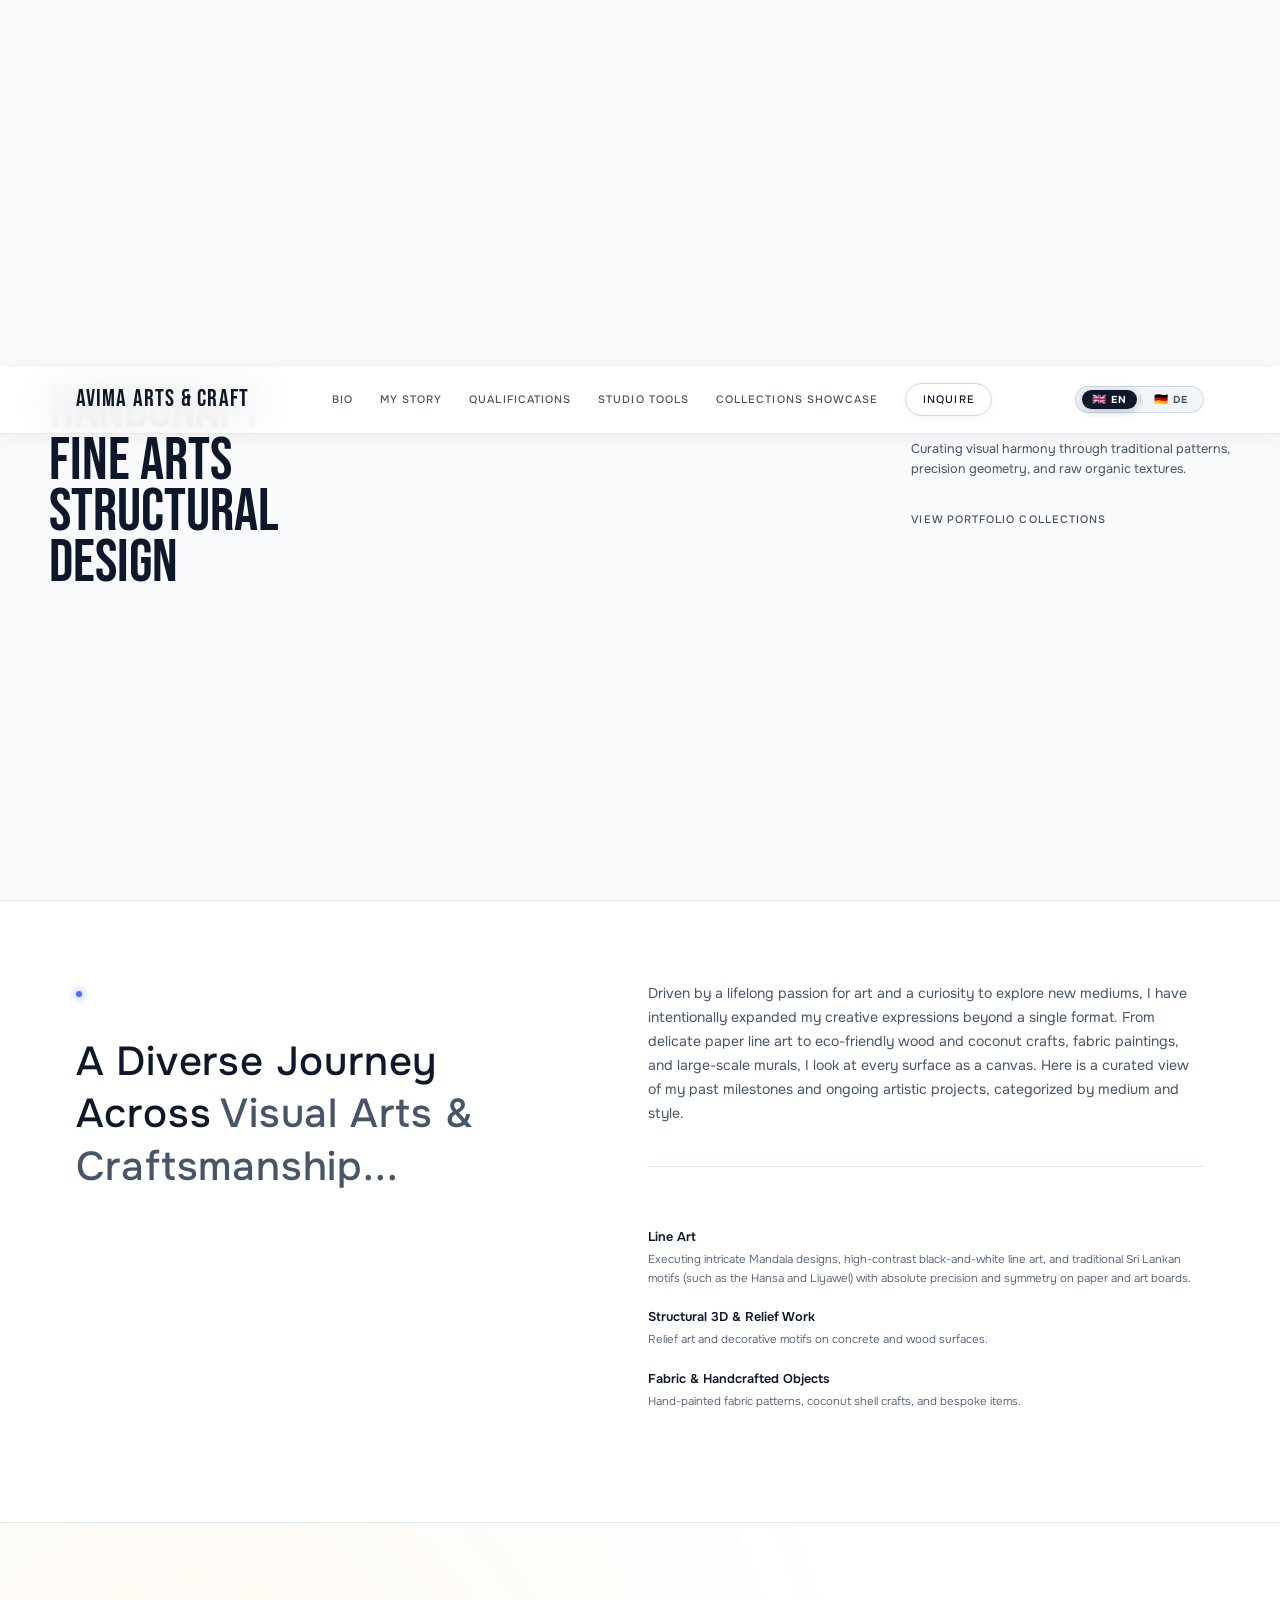
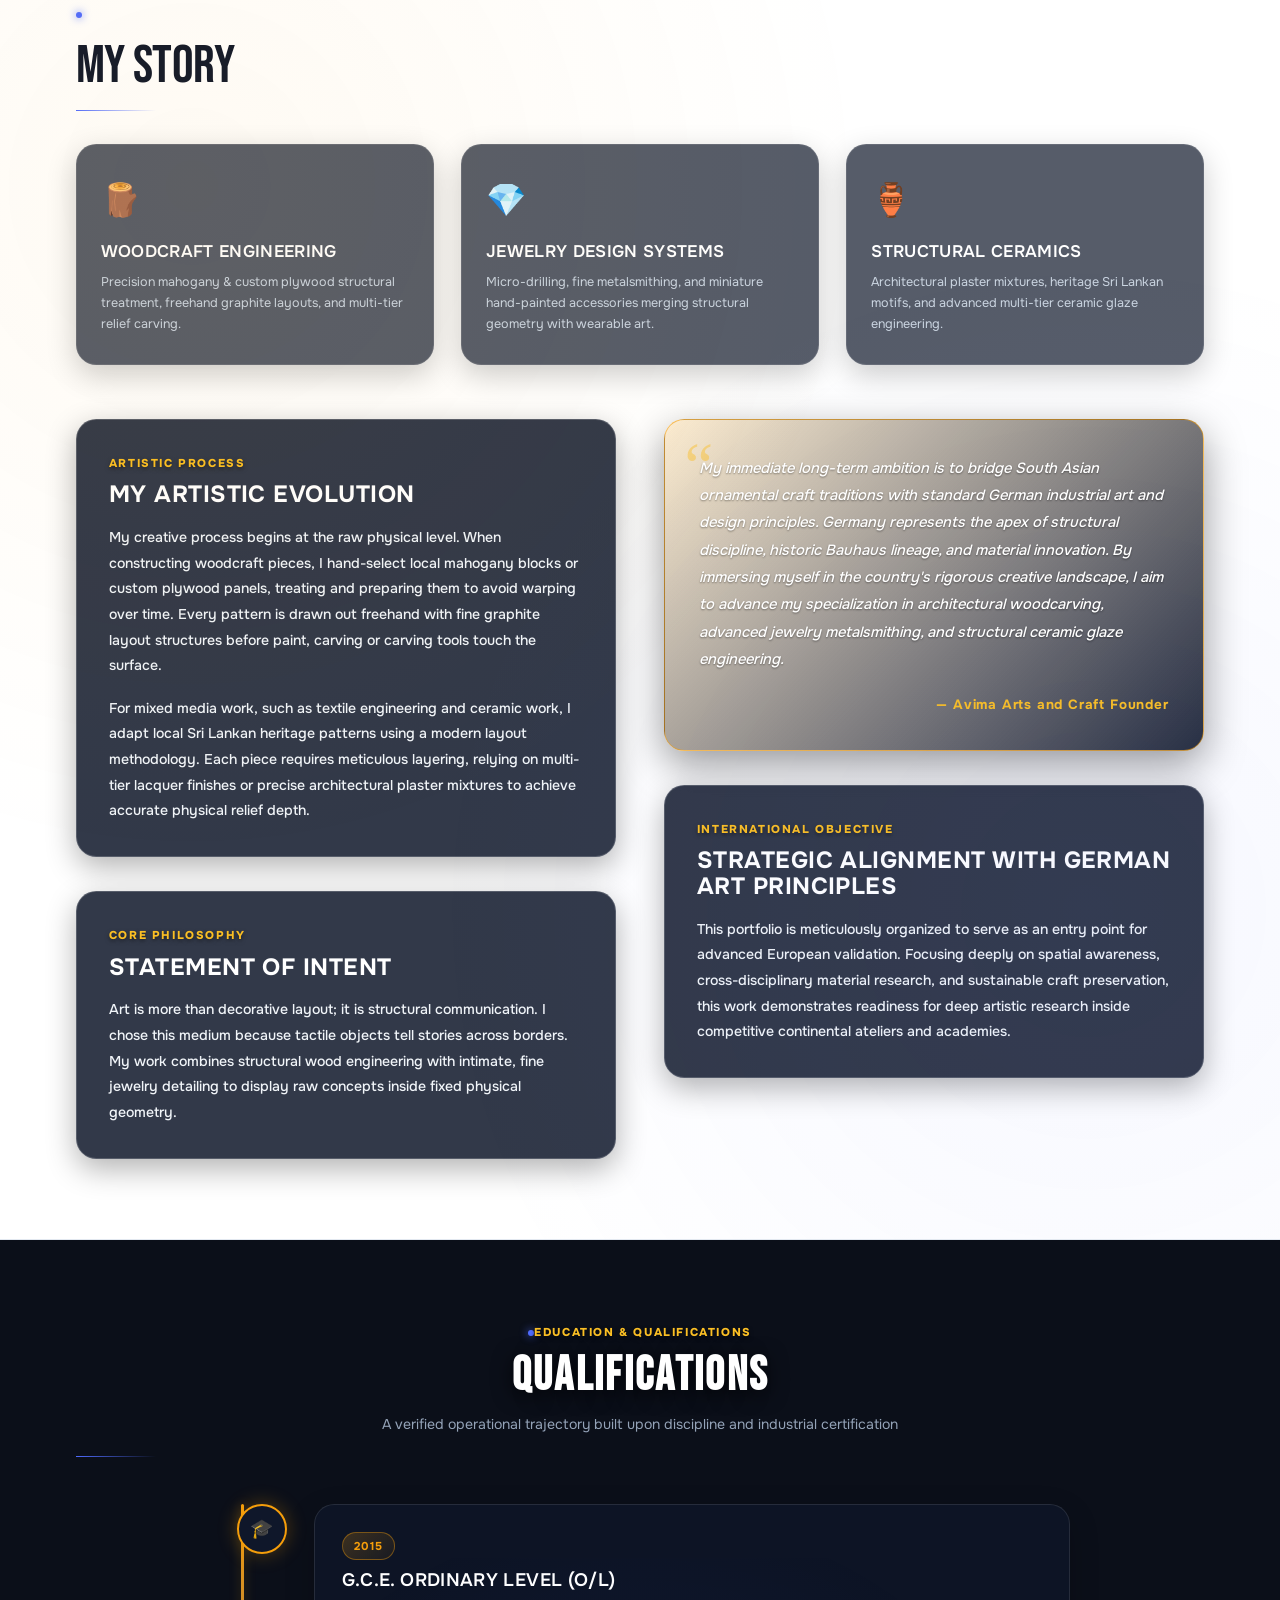
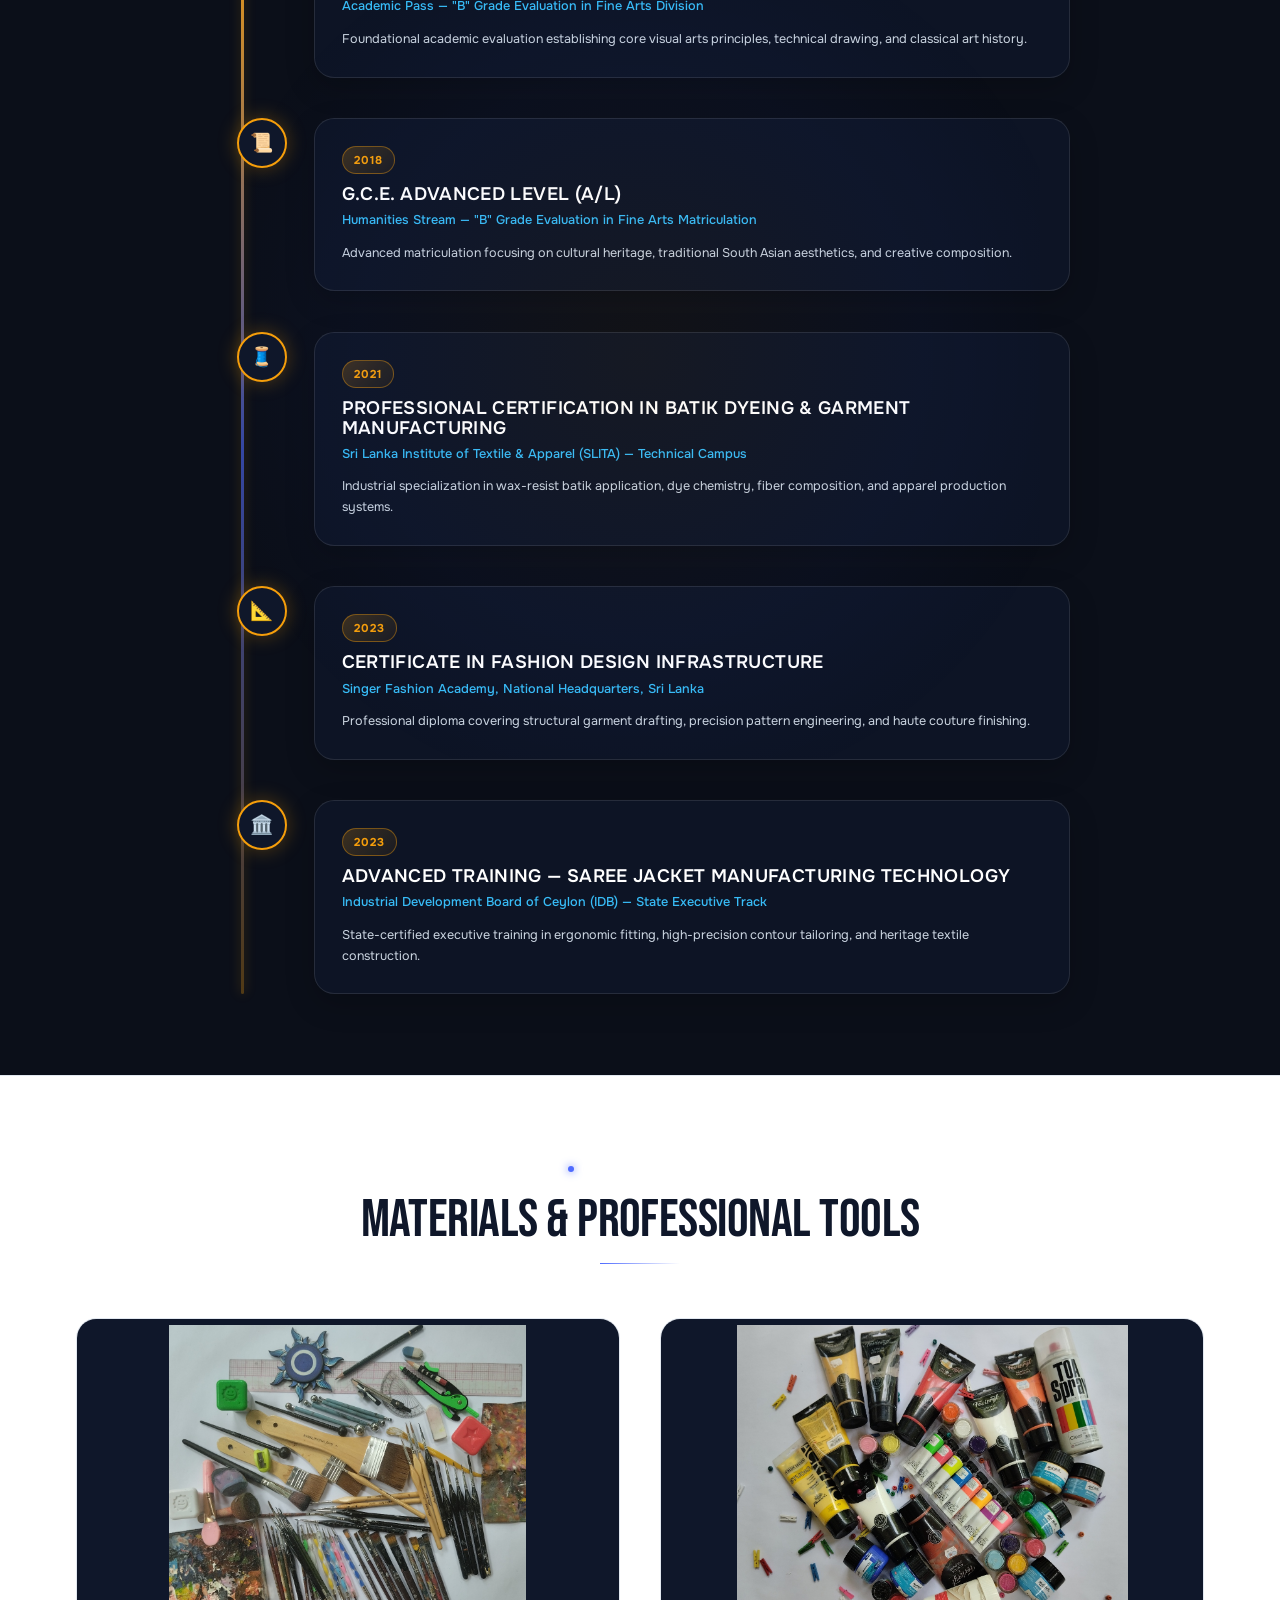
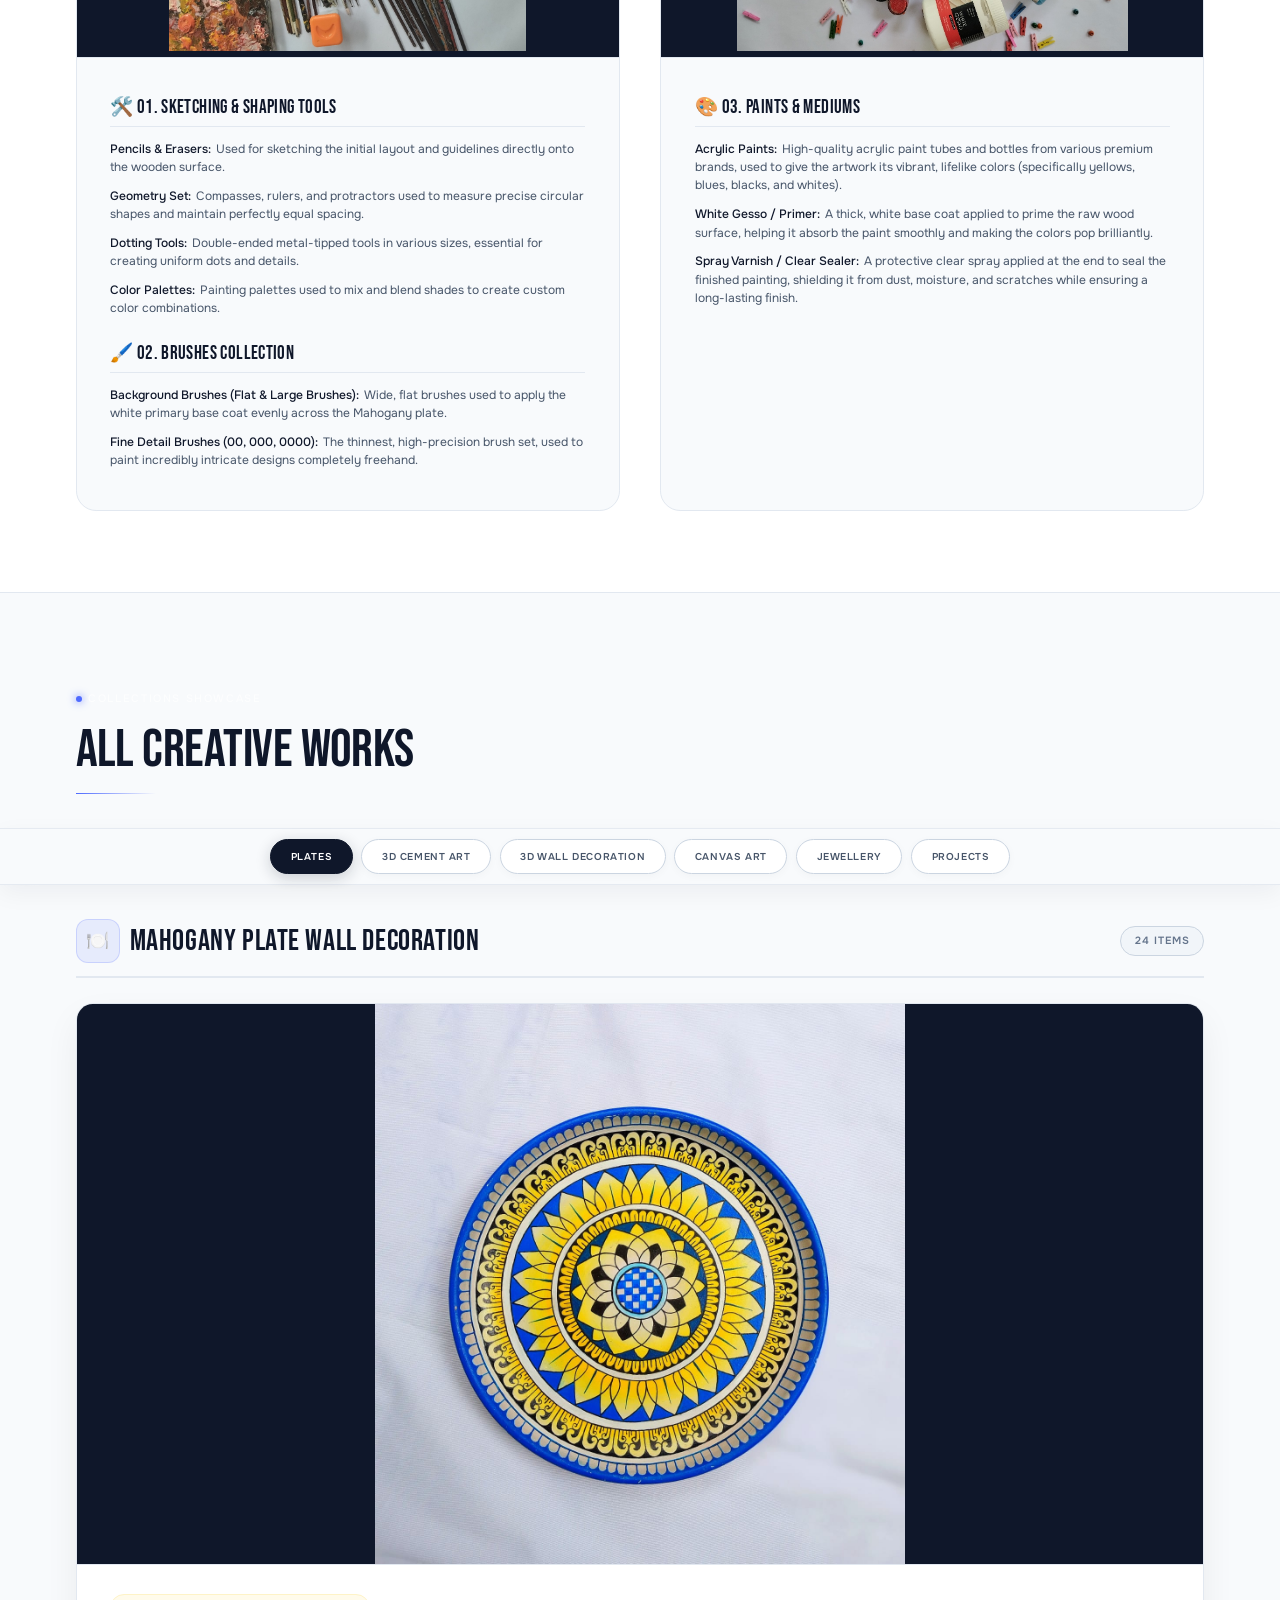
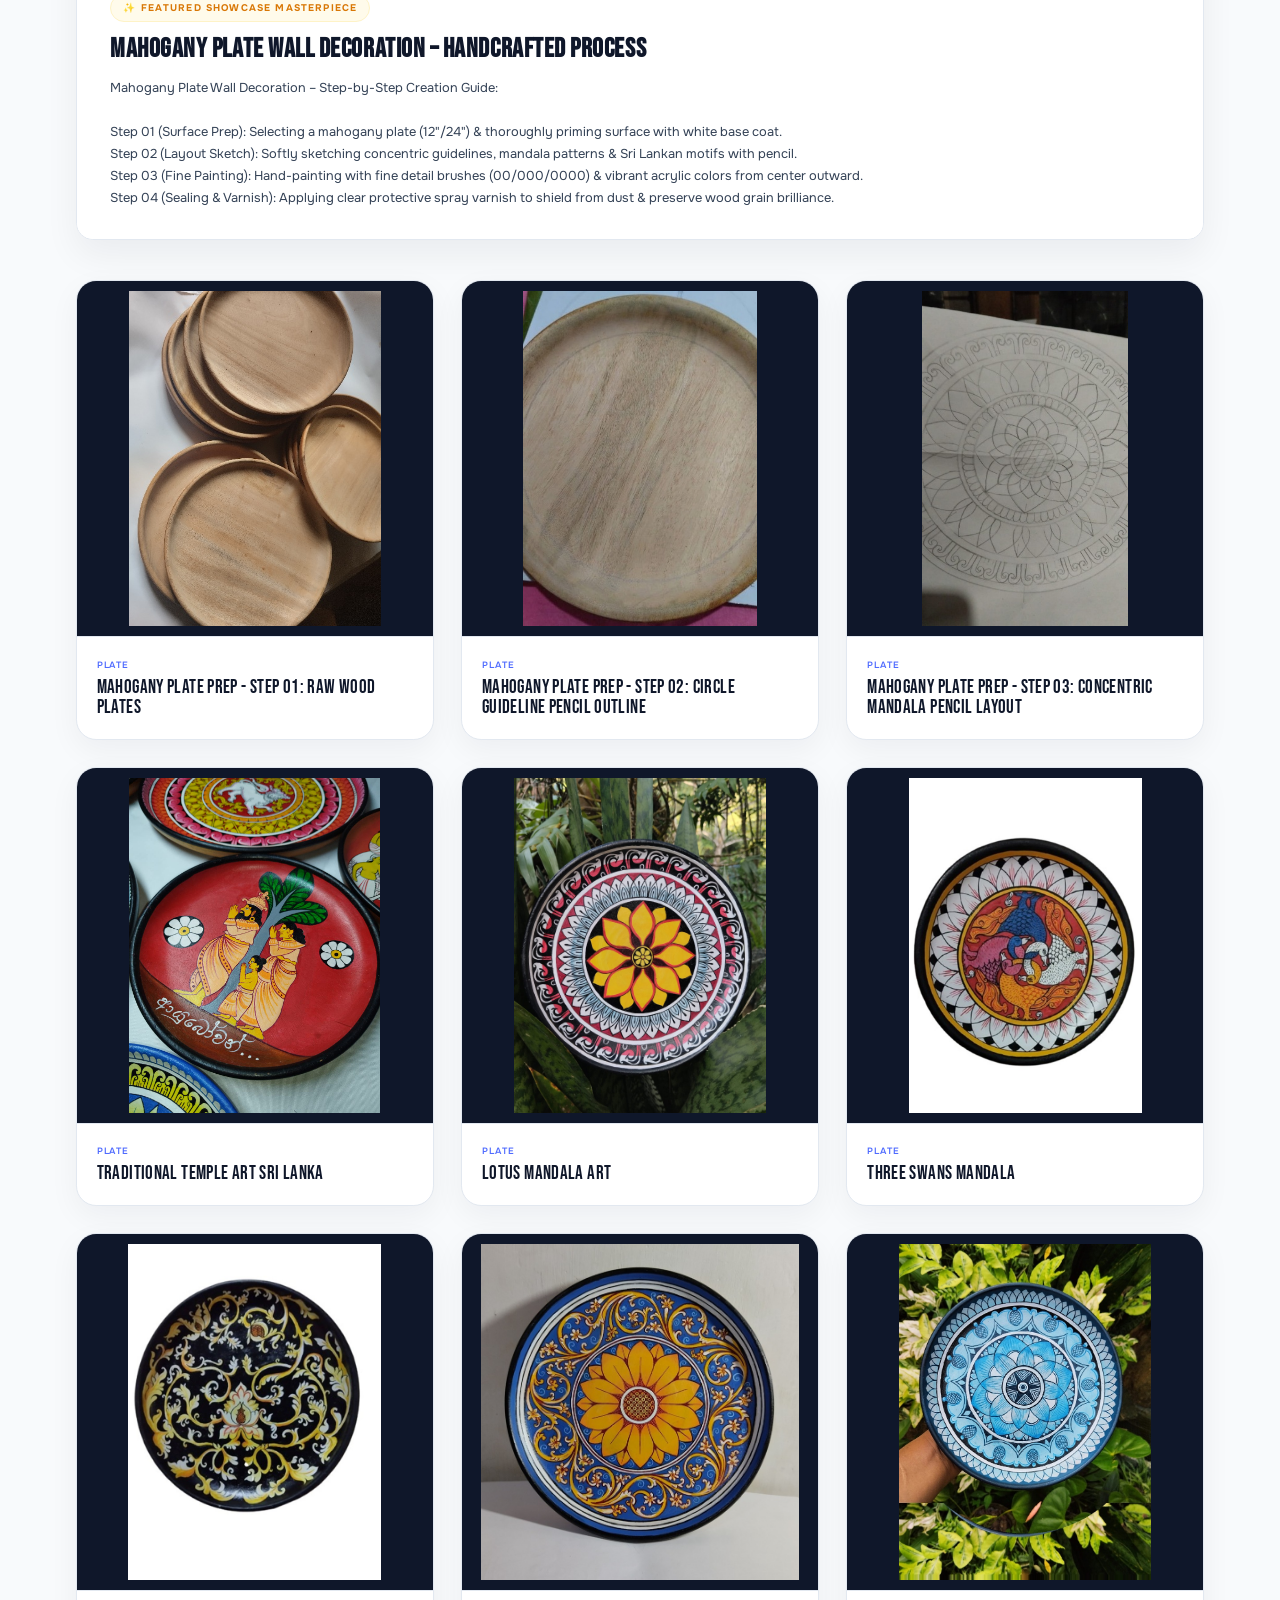
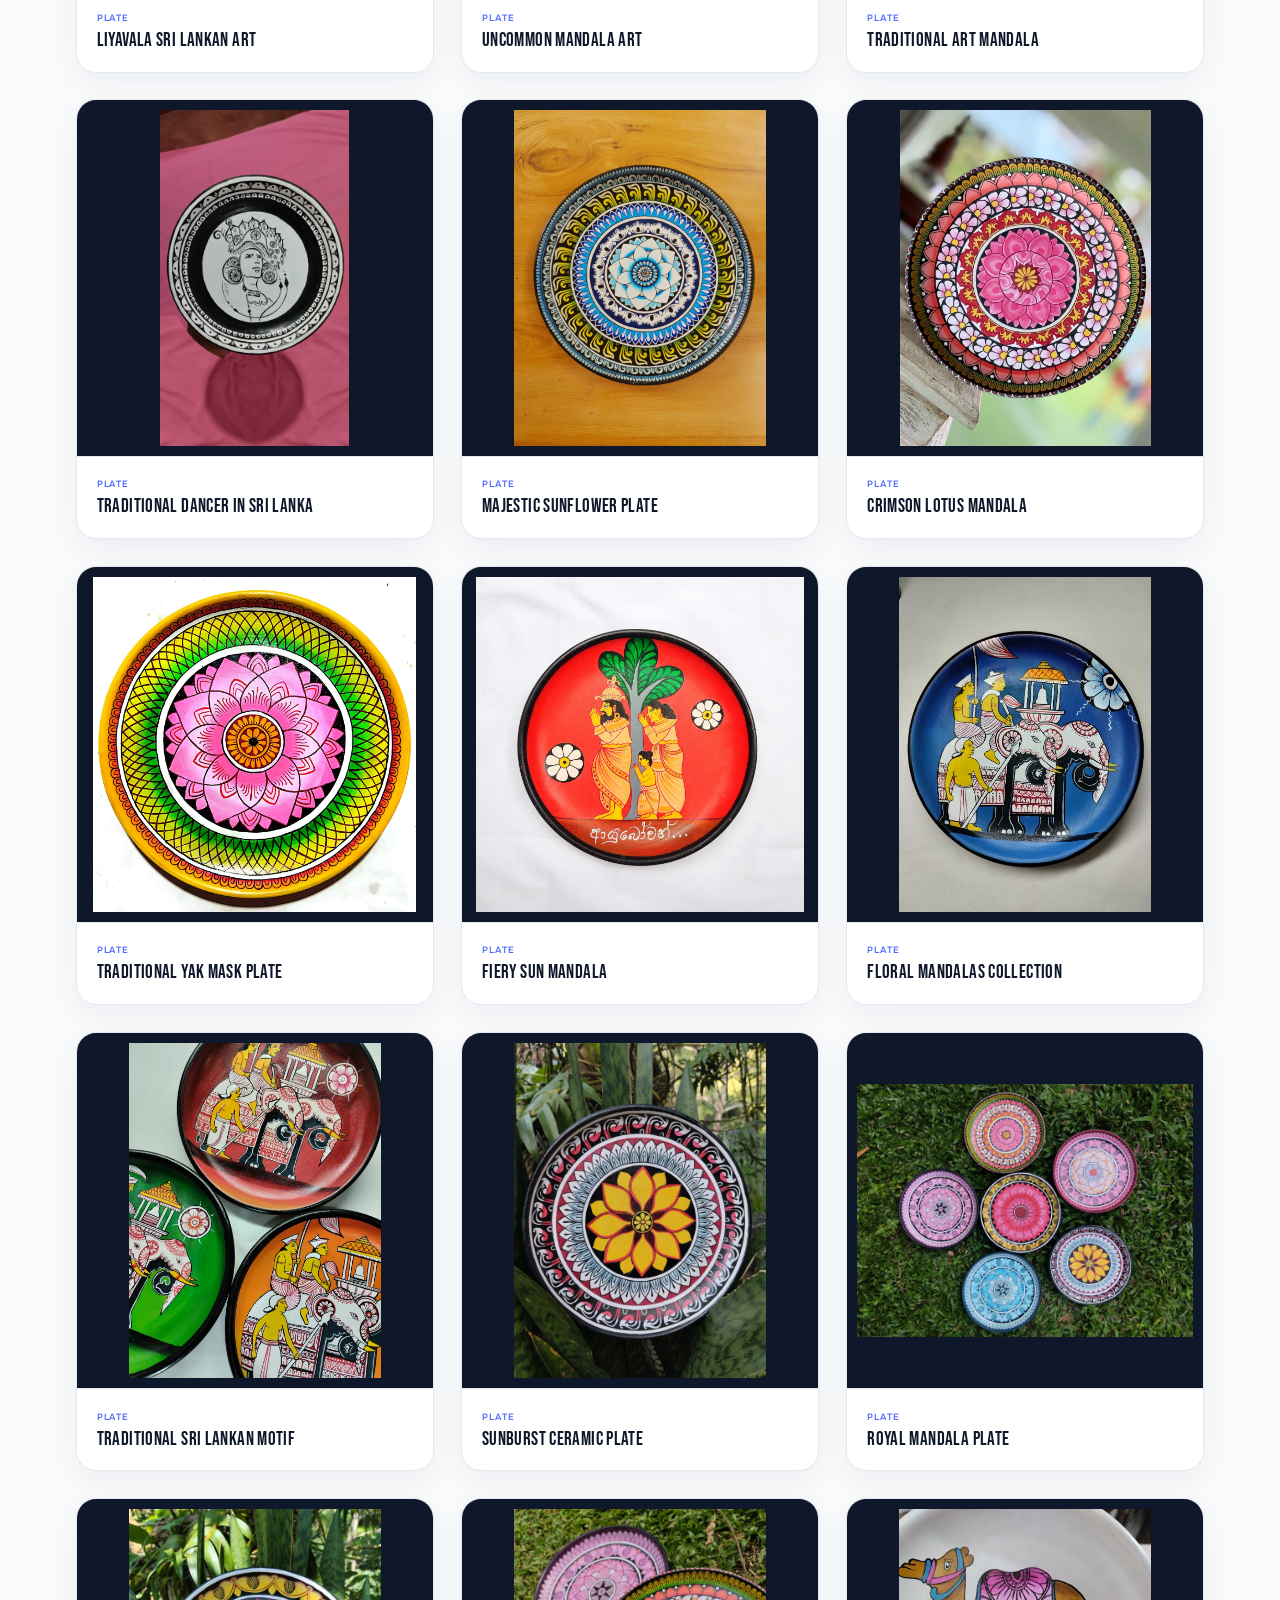
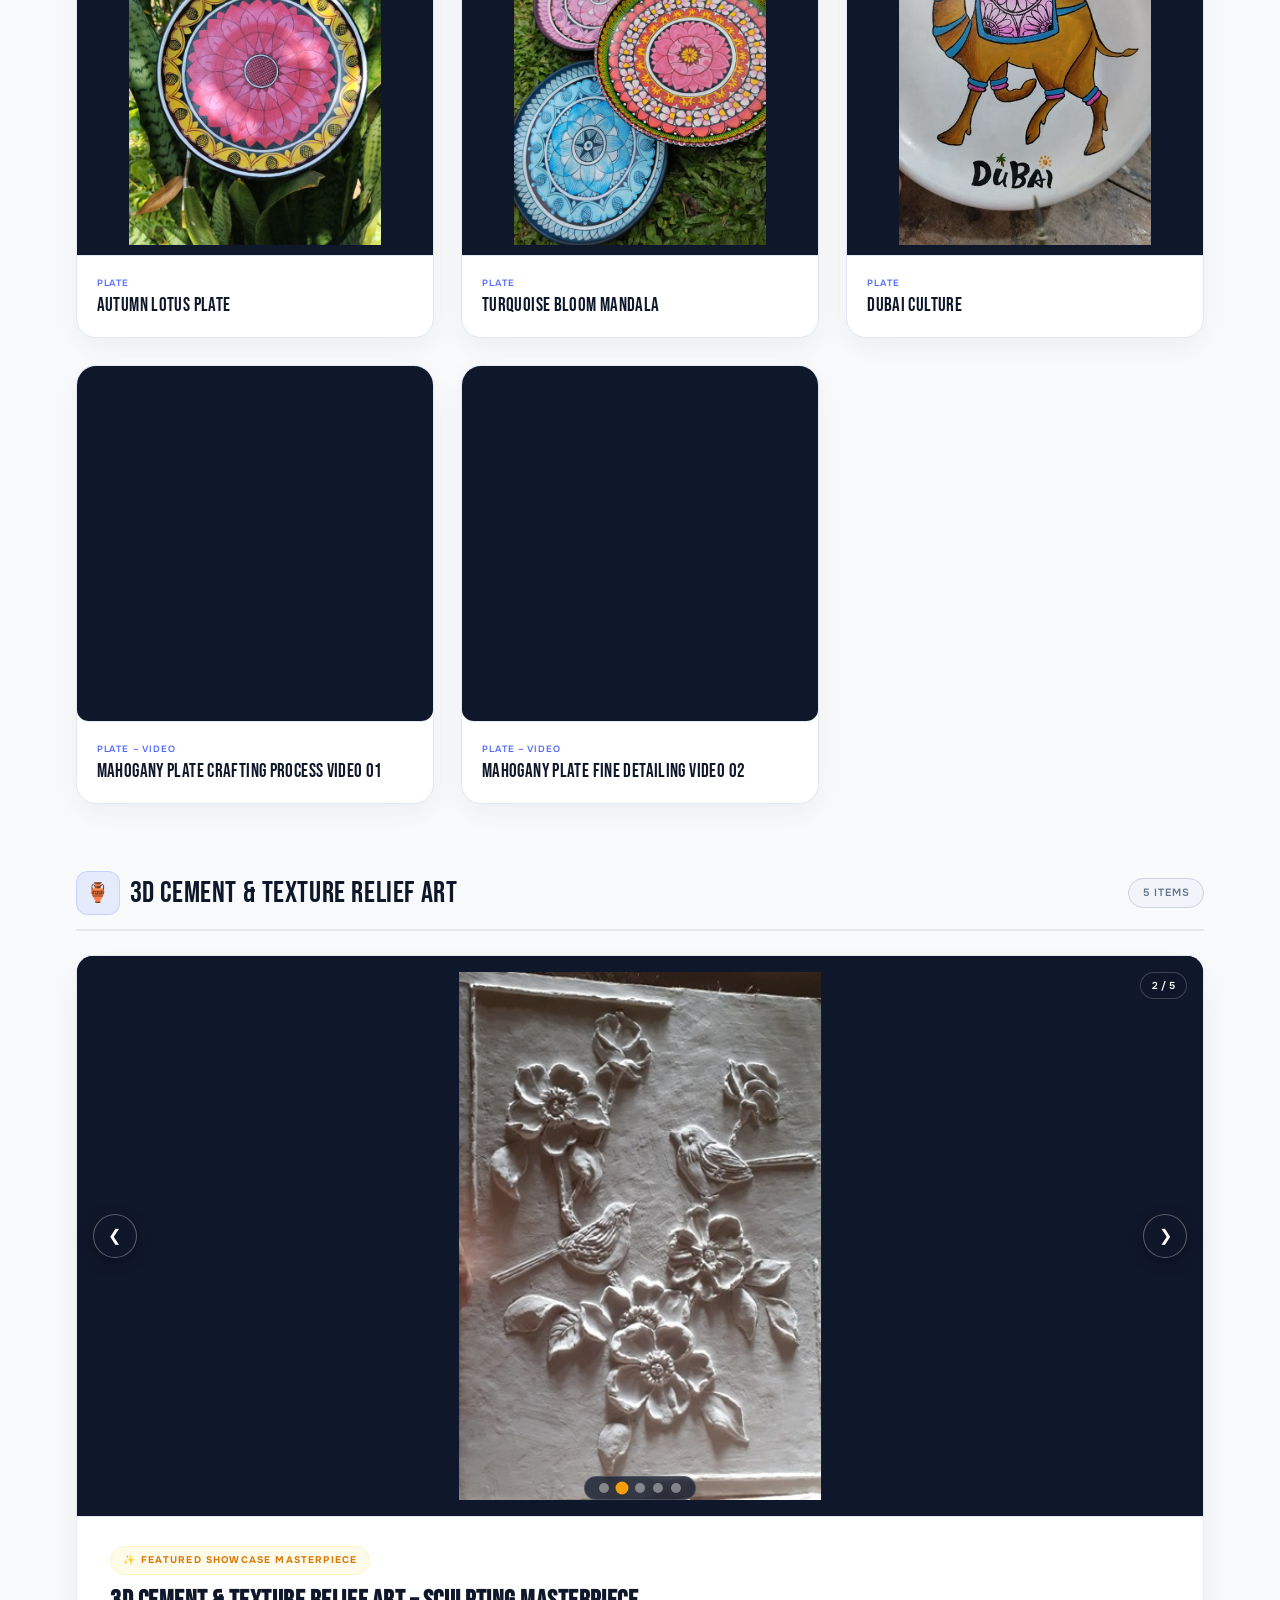
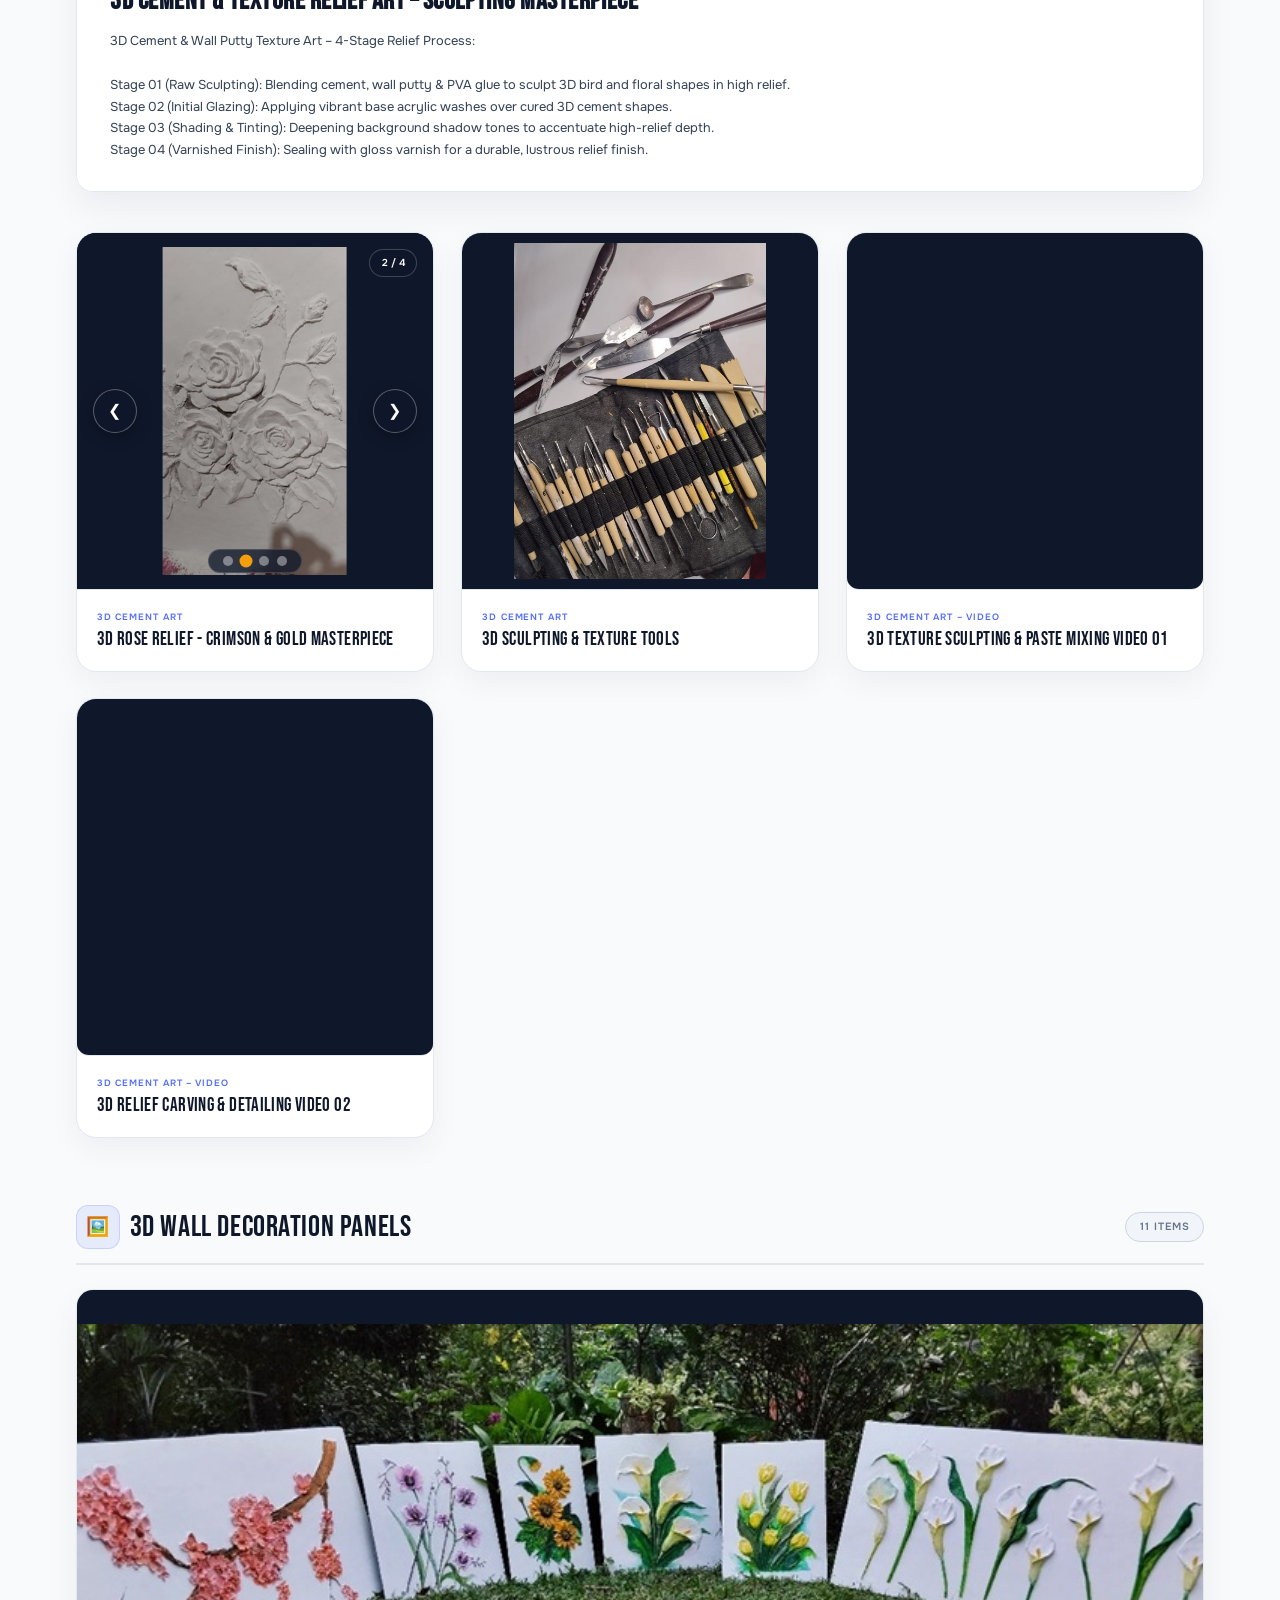
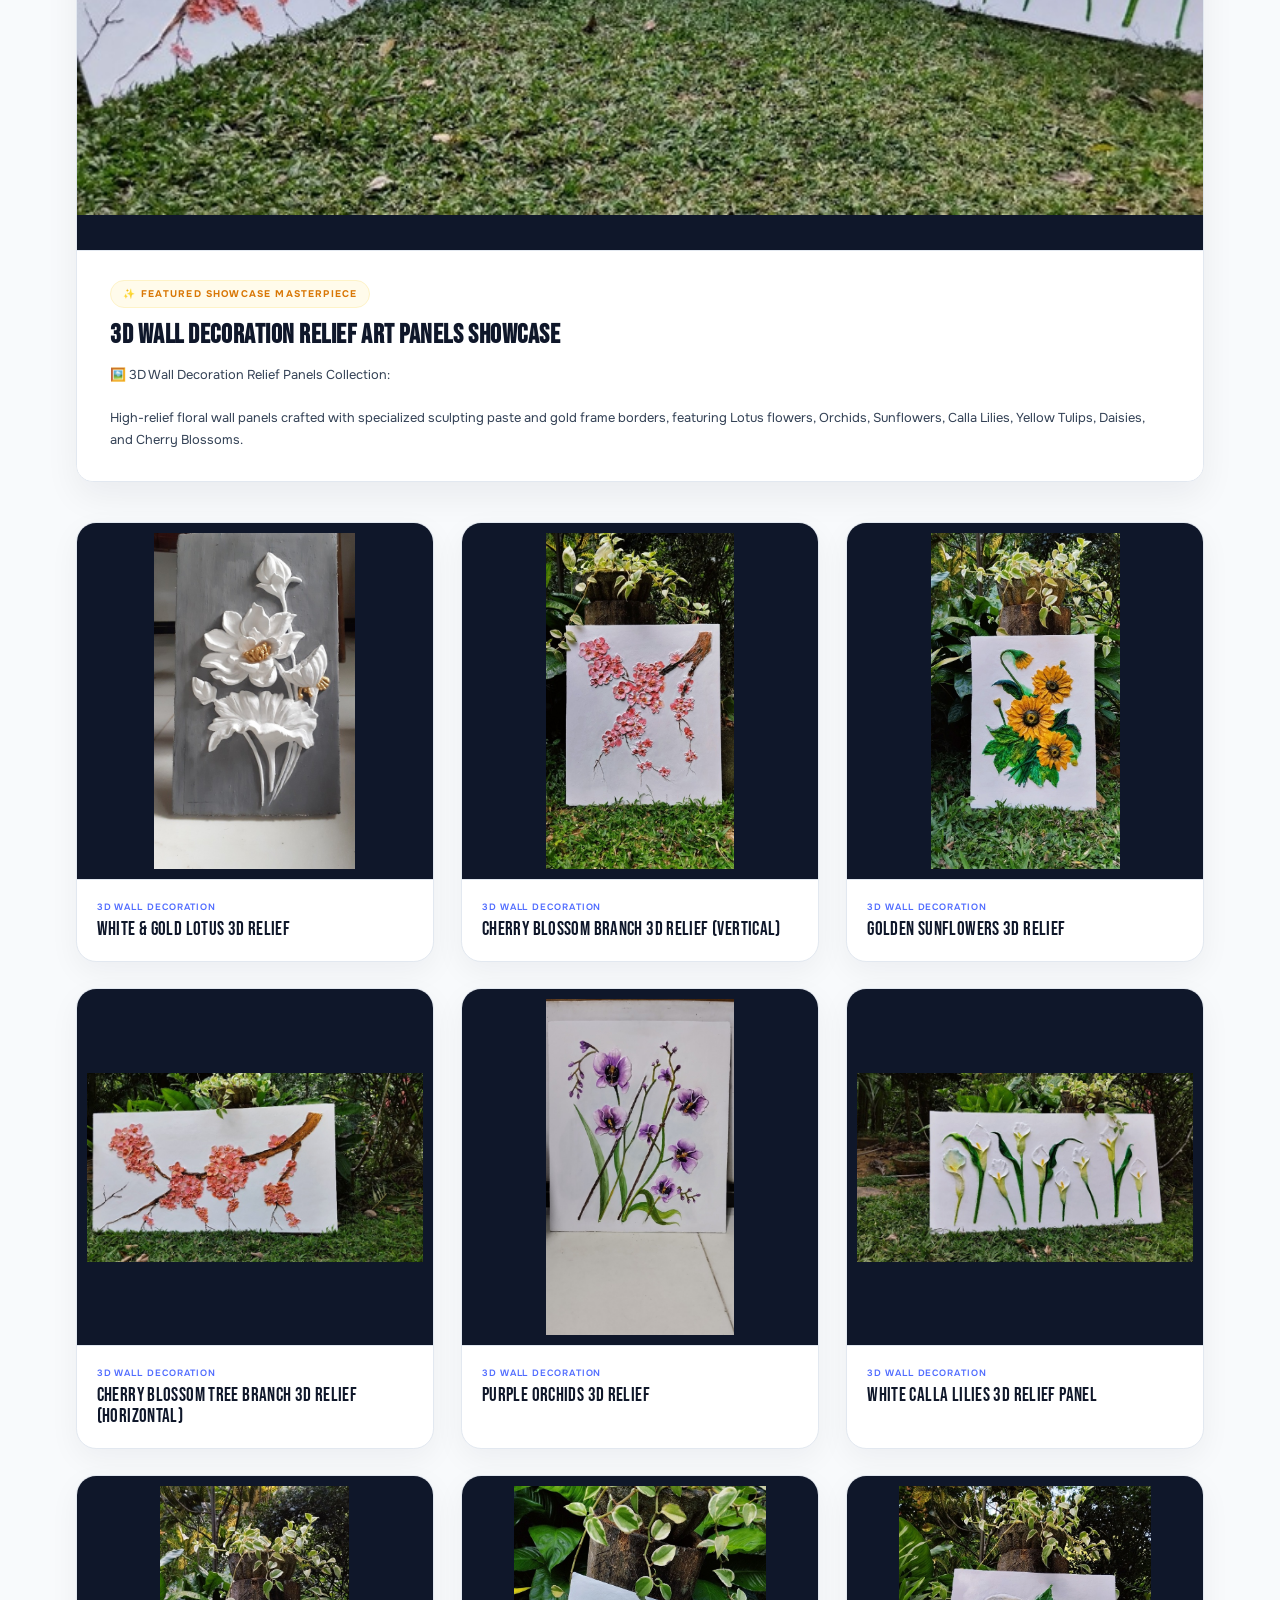
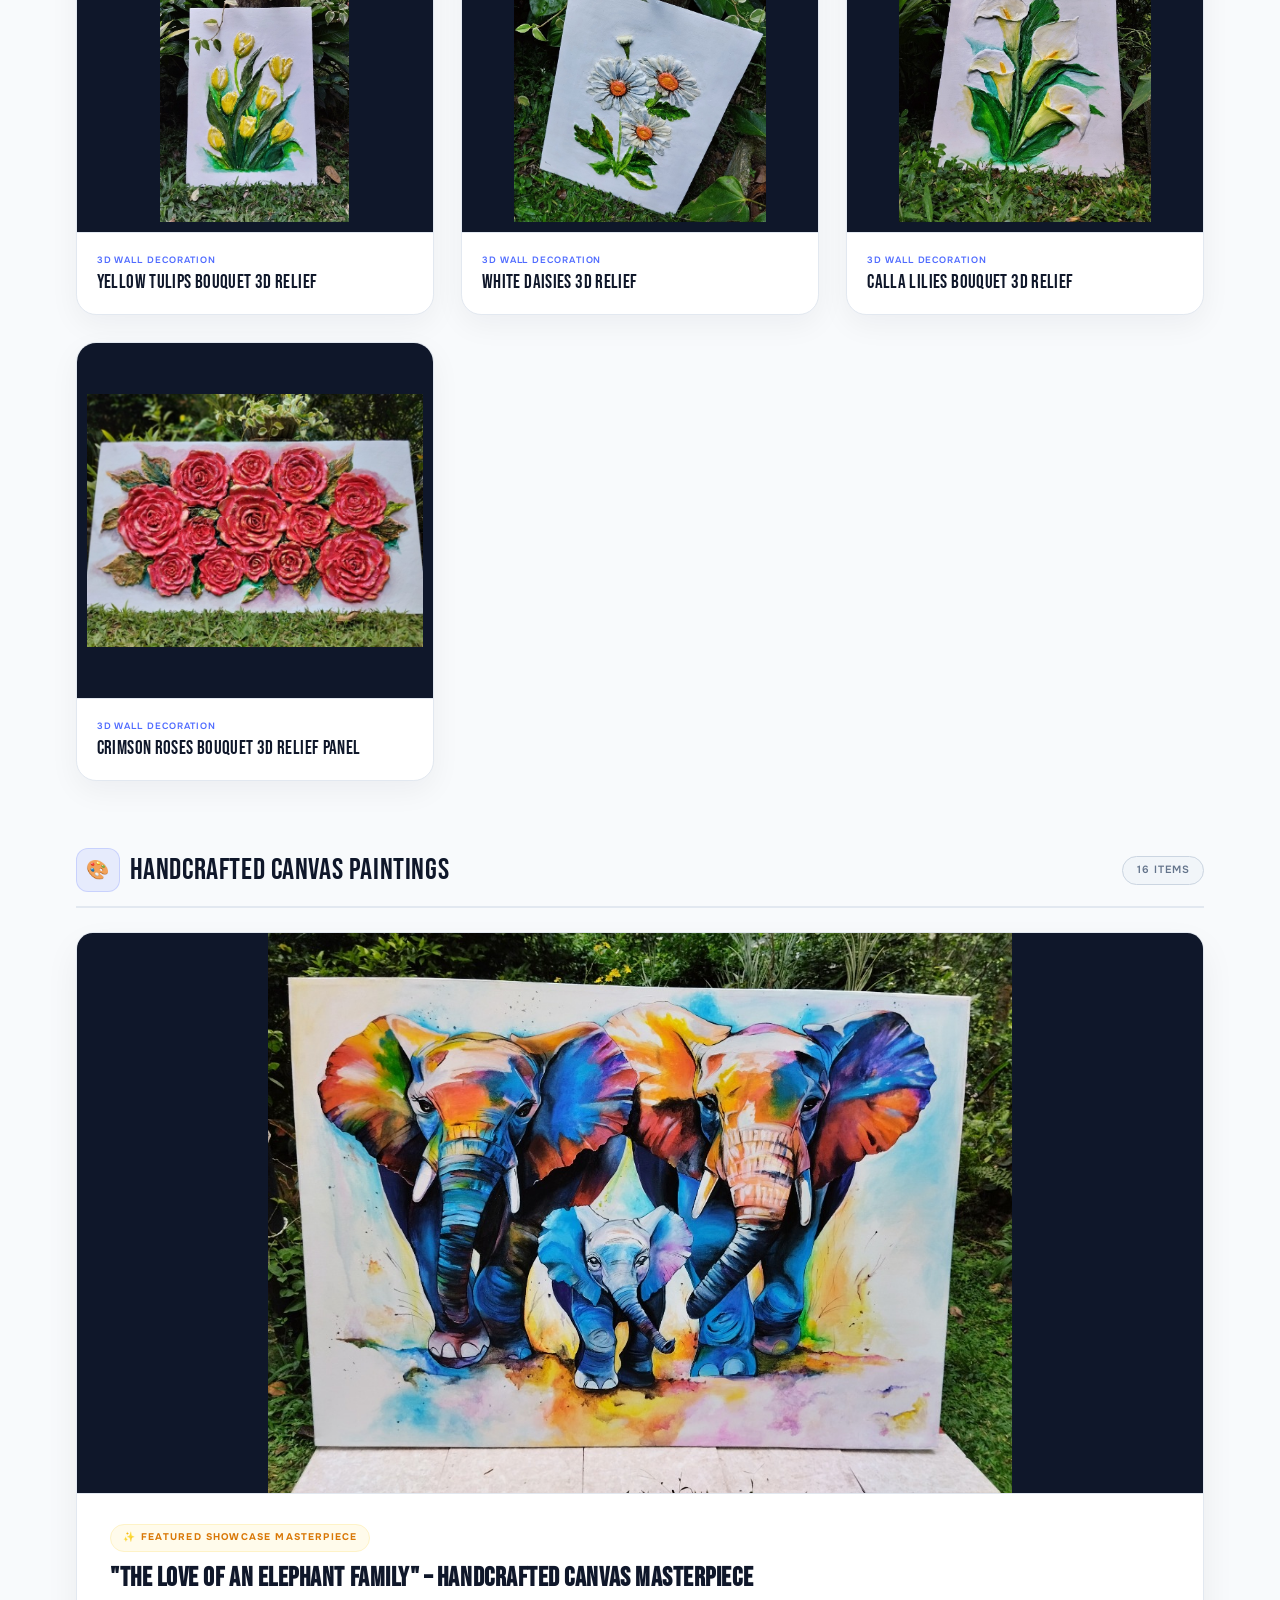
==== commit 55468f6f: "Enforce object-fit: contain across all video and image frames to ensure top and bottom parts are ful" ====
--- a/index.html
+++ b/index.html
@@ -10,7 +10,7 @@
     <link rel="preconnect" href="https://fonts.gstatic.com" crossorigin>
     <link href="https://fonts.googleapis.com/css2?family=Bebas+Neue&family=Onest:wght@300;400;500;600;700&display=swap" rel="stylesheet">
     <!-- Main Stylesheet -->
-    <link rel="stylesheet" href="styles.css?v=38">
+    <link rel="stylesheet" href="styles.css?v=40">
 </head>
 <body>
 
@@ -459,6 +459,6 @@
     </div>
 
     <!-- Script File -->
-    <script src="app.js?v=38"></script>
+    <script src="app.js?v=40"></script>
 </body>
 </html>
--- a/styles.css
+++ b/styles.css
@@ -707,7 +707,10 @@
 .case-study-showcase-img {
     width: 100%;
     aspect-ratio: 1 / 1;
-    object-fit: cover;
+    object-fit: contain;
+    background: #0f172a;
+    padding: 6px;
+    box-sizing: border-box;
     transition: transform 0.8s cubic-bezier(0.2, 0.8, 0.2, 1);
 }
 
@@ -803,7 +806,10 @@
 .process-card-image img {
     width: 100%;
     height: 100%;
-    object-fit: cover;
+    object-fit: contain;
+    background: #0f172a;
+    padding: 6px;
+    box-sizing: border-box;
 }
 
 .step-num-badge {
@@ -888,7 +894,10 @@
 .tool-image-wrapper img {
     width: 100%;
     height: 100%;
-    object-fit: cover;
+    object-fit: contain;
+    background: #0f172a;
+    padding: 6px;
+    box-sizing: border-box;
     transition: var(--transition-smooth);
 }
 
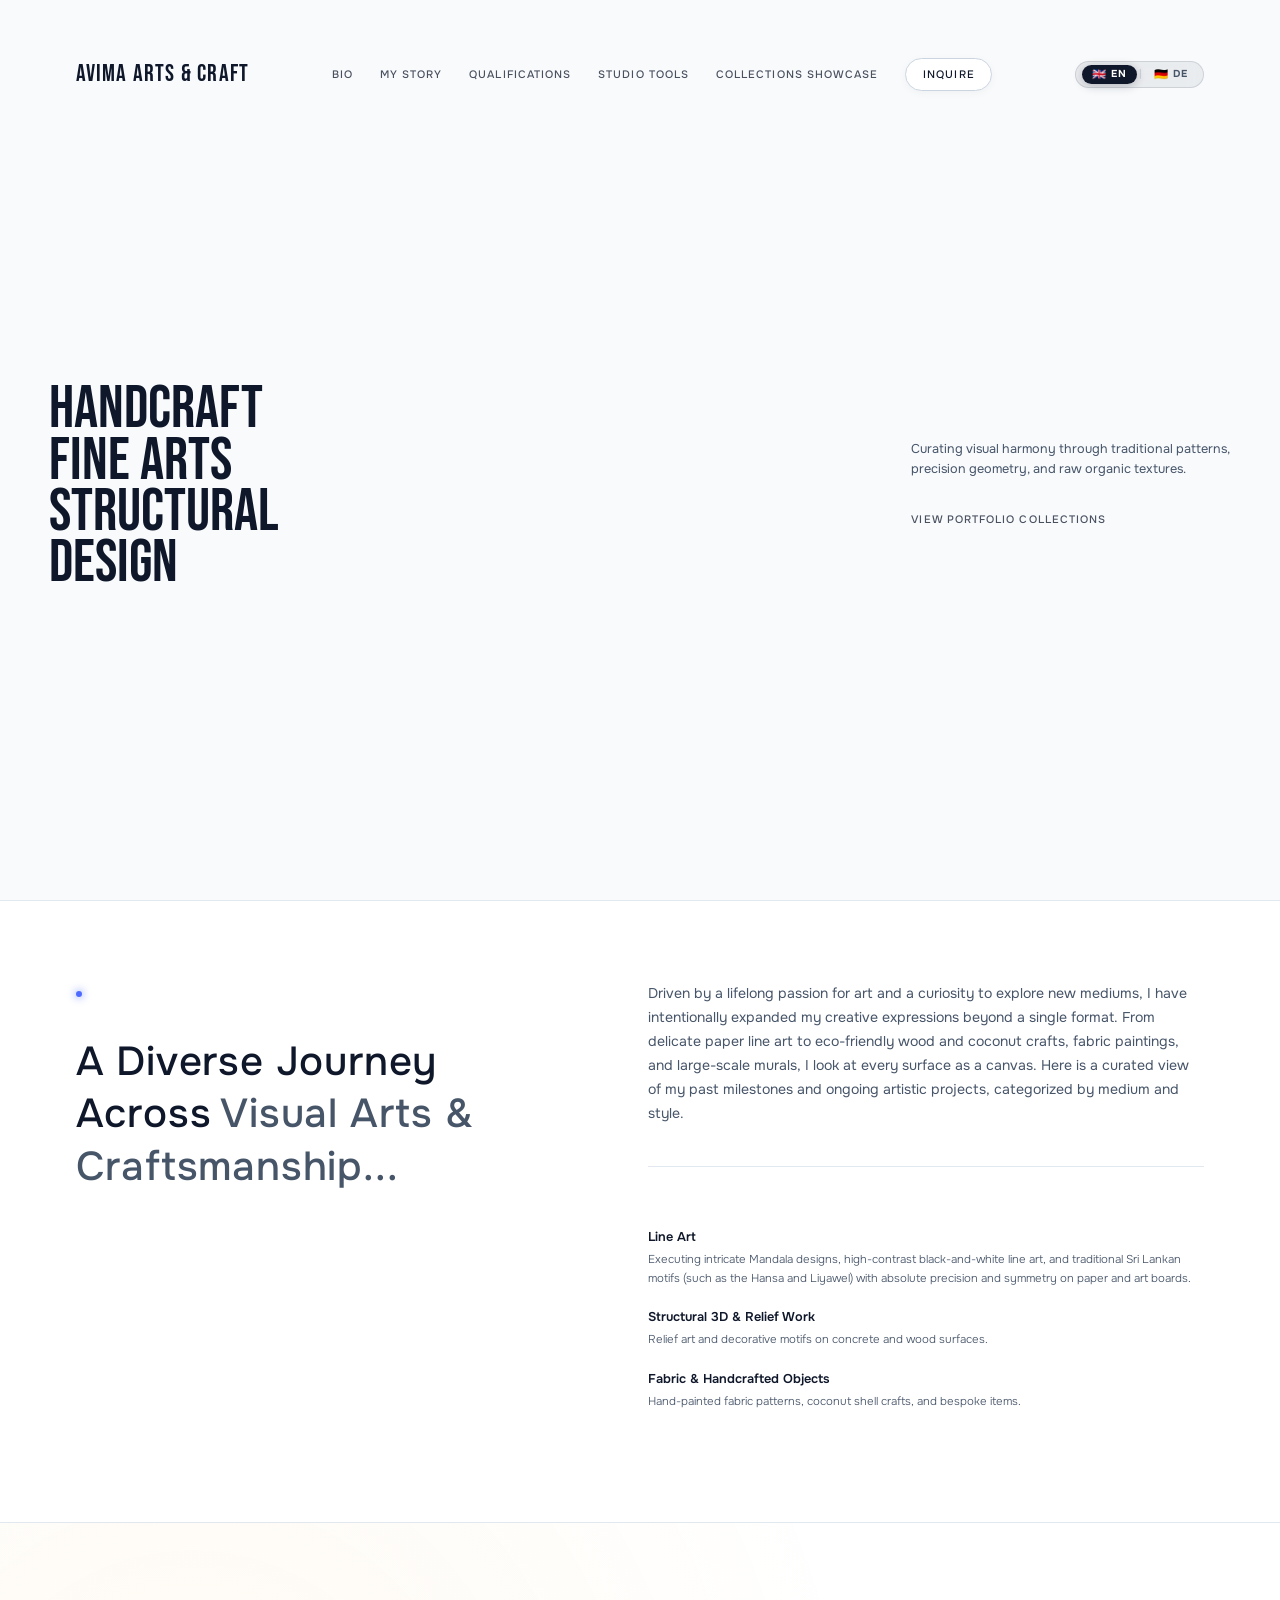
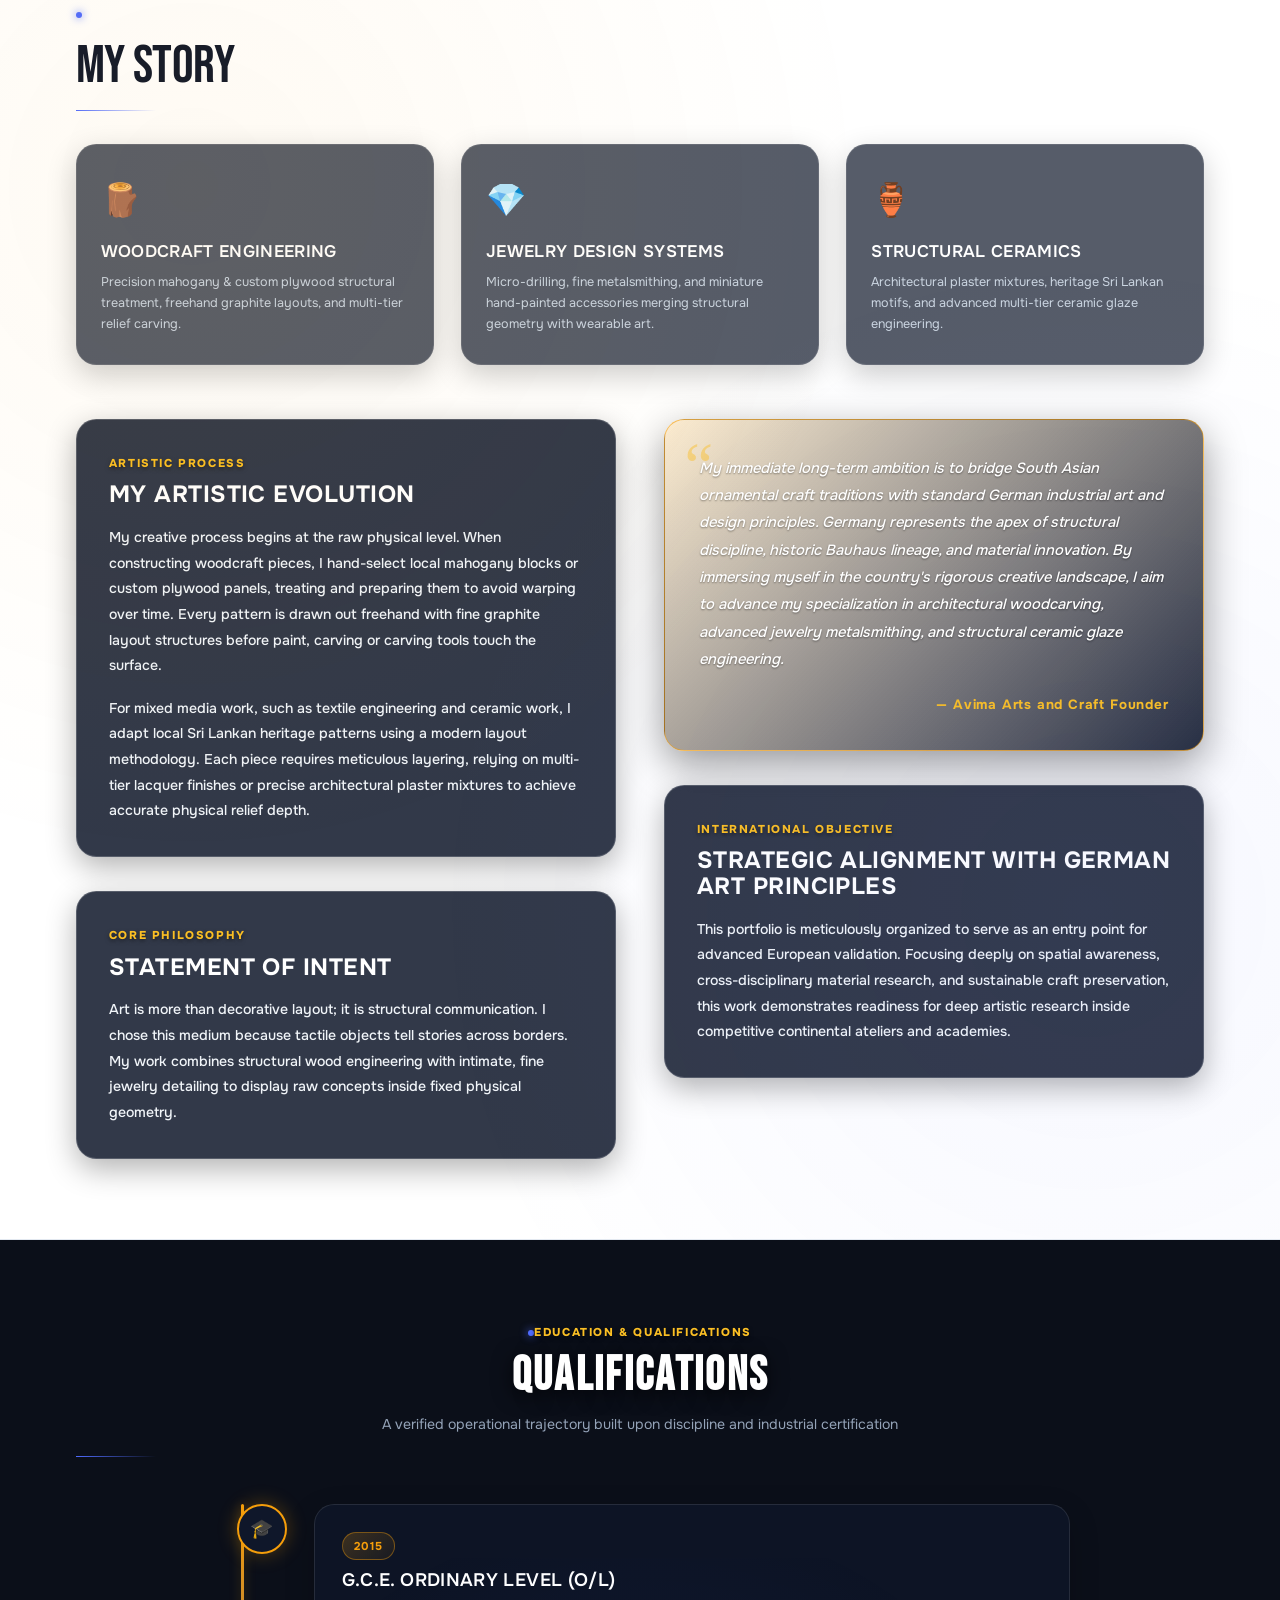
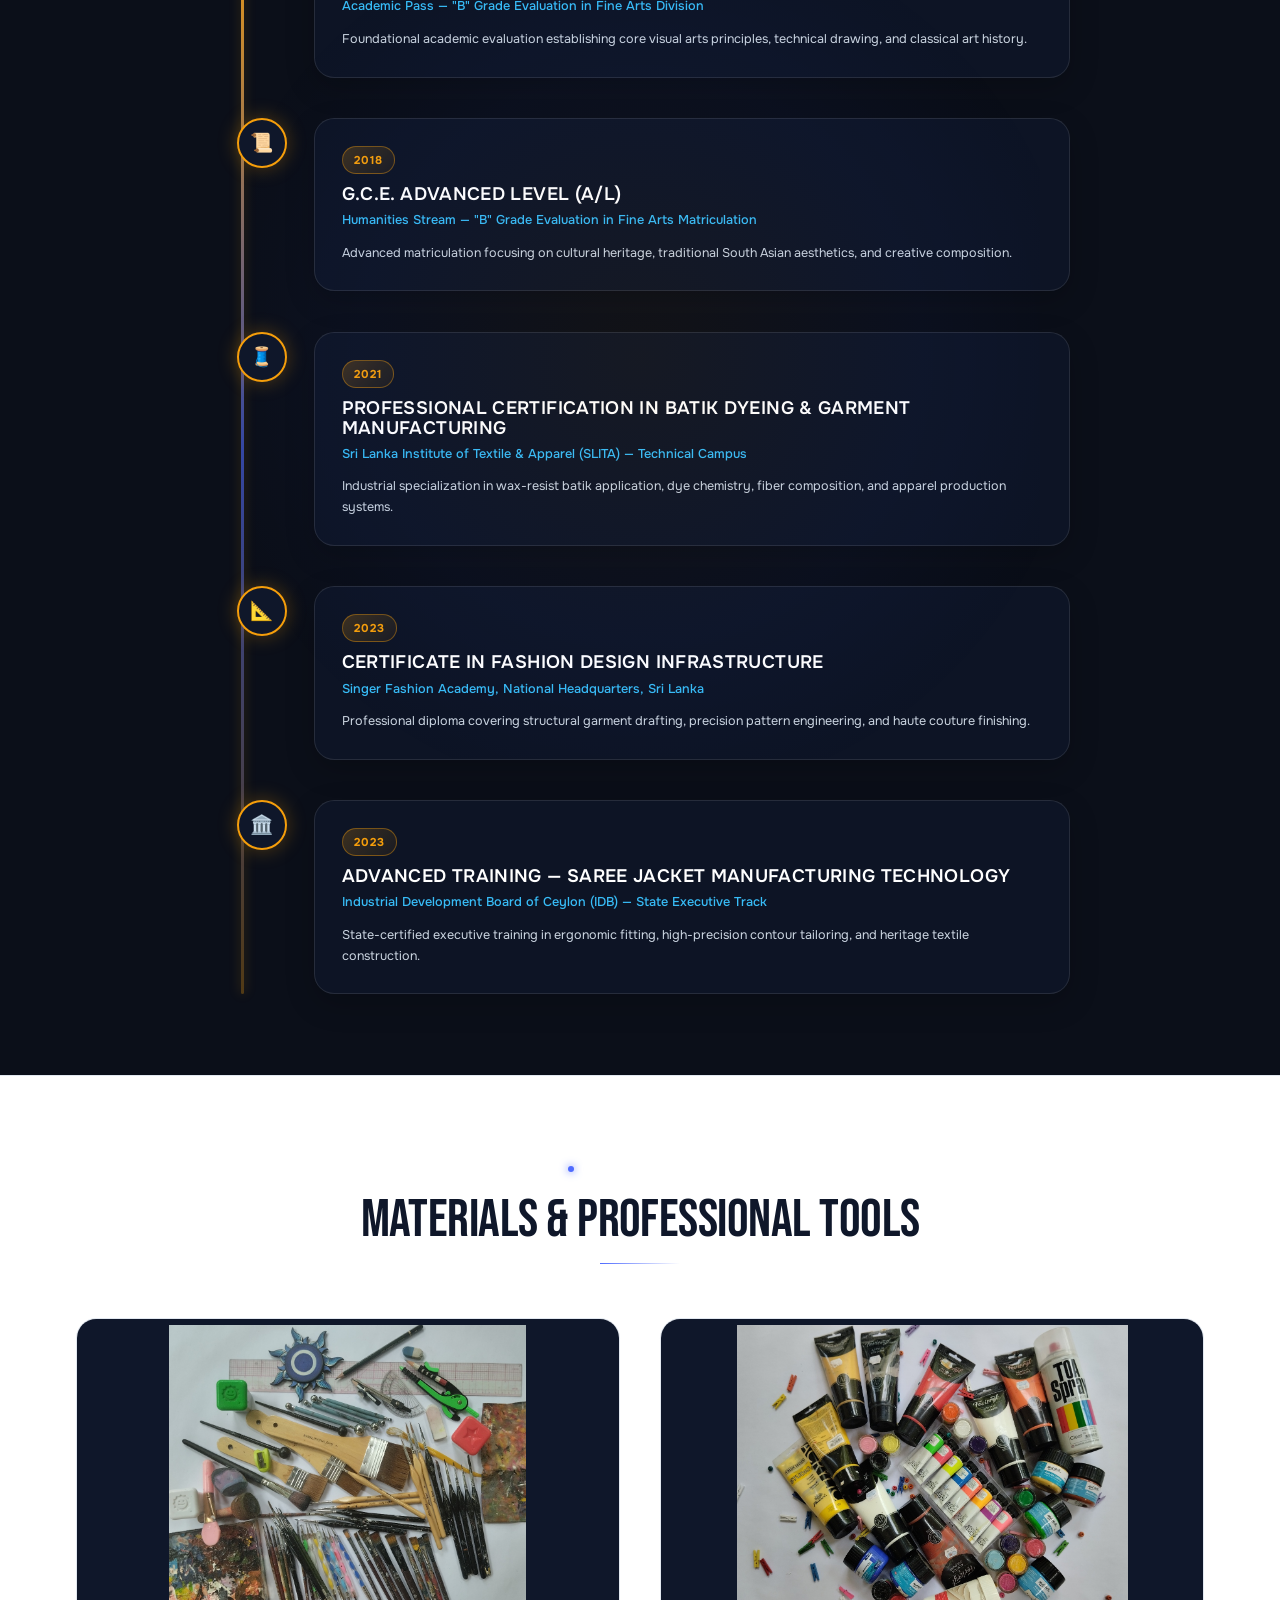
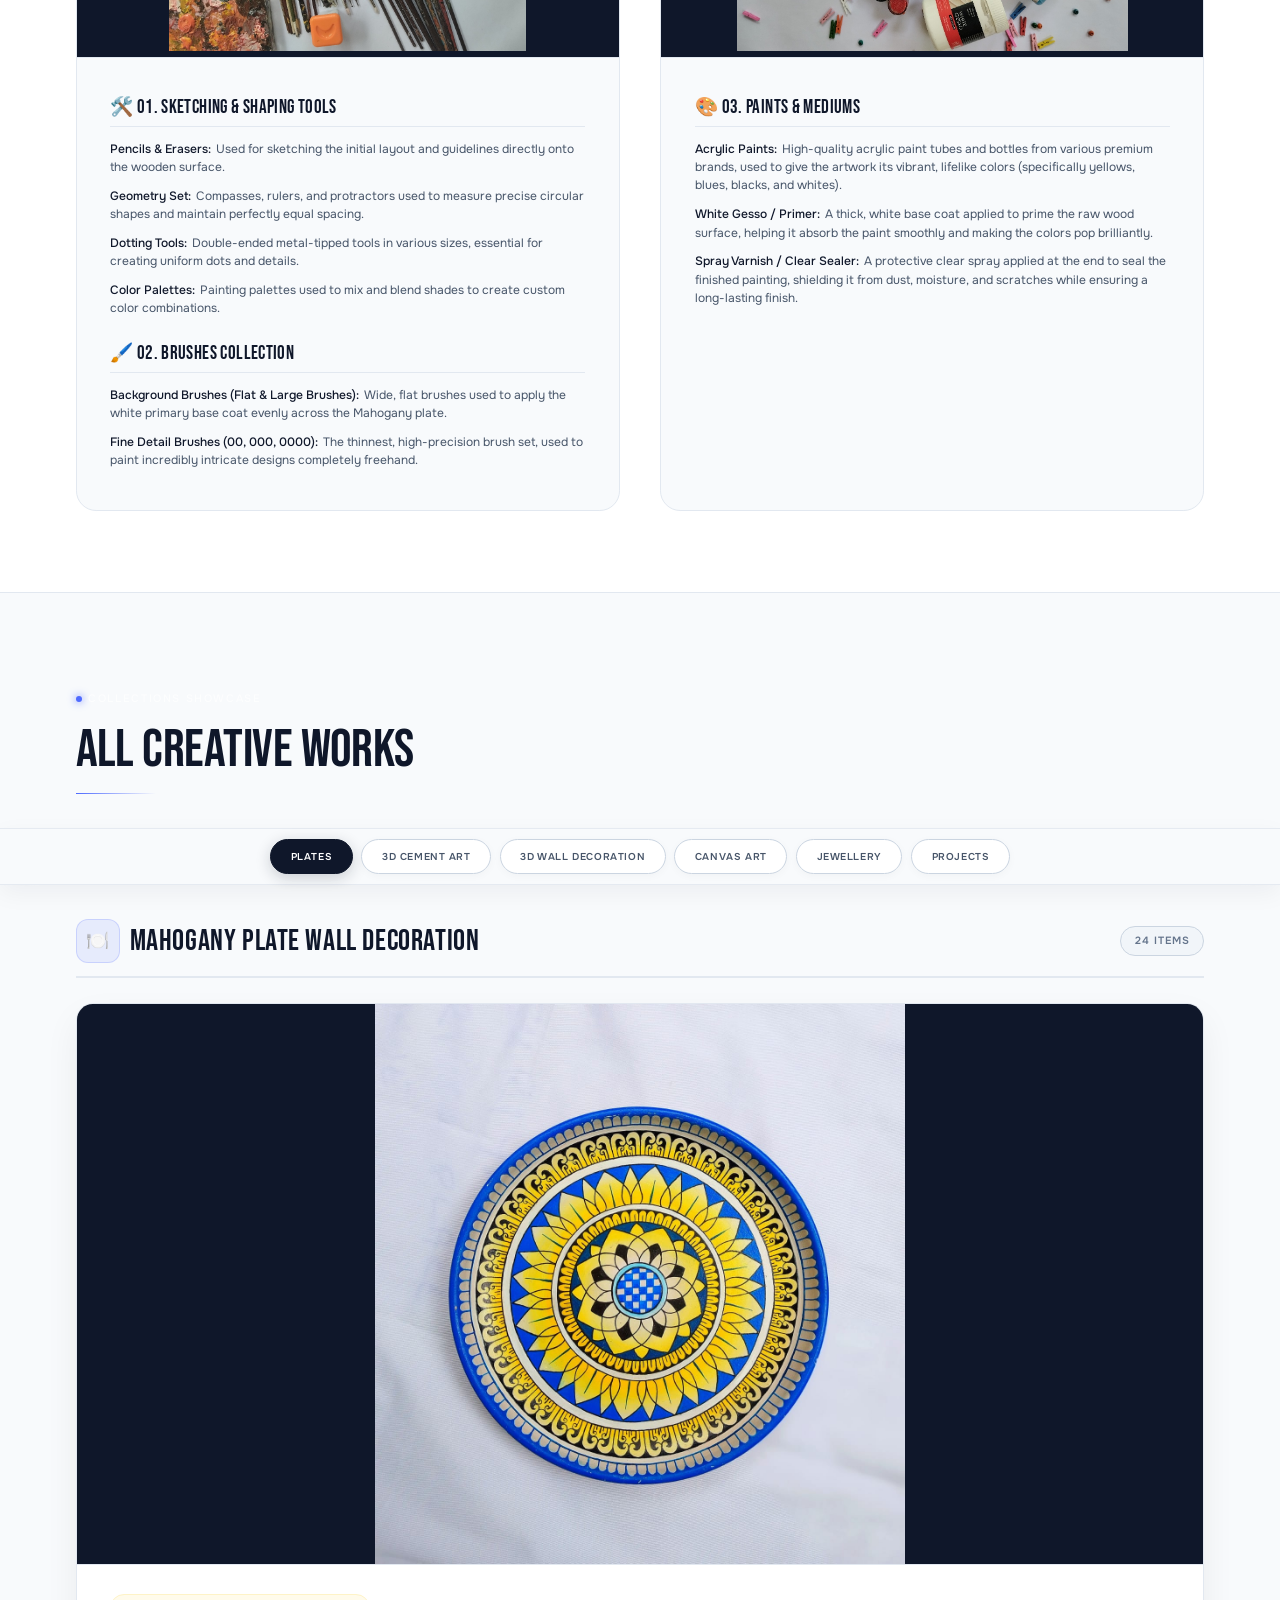
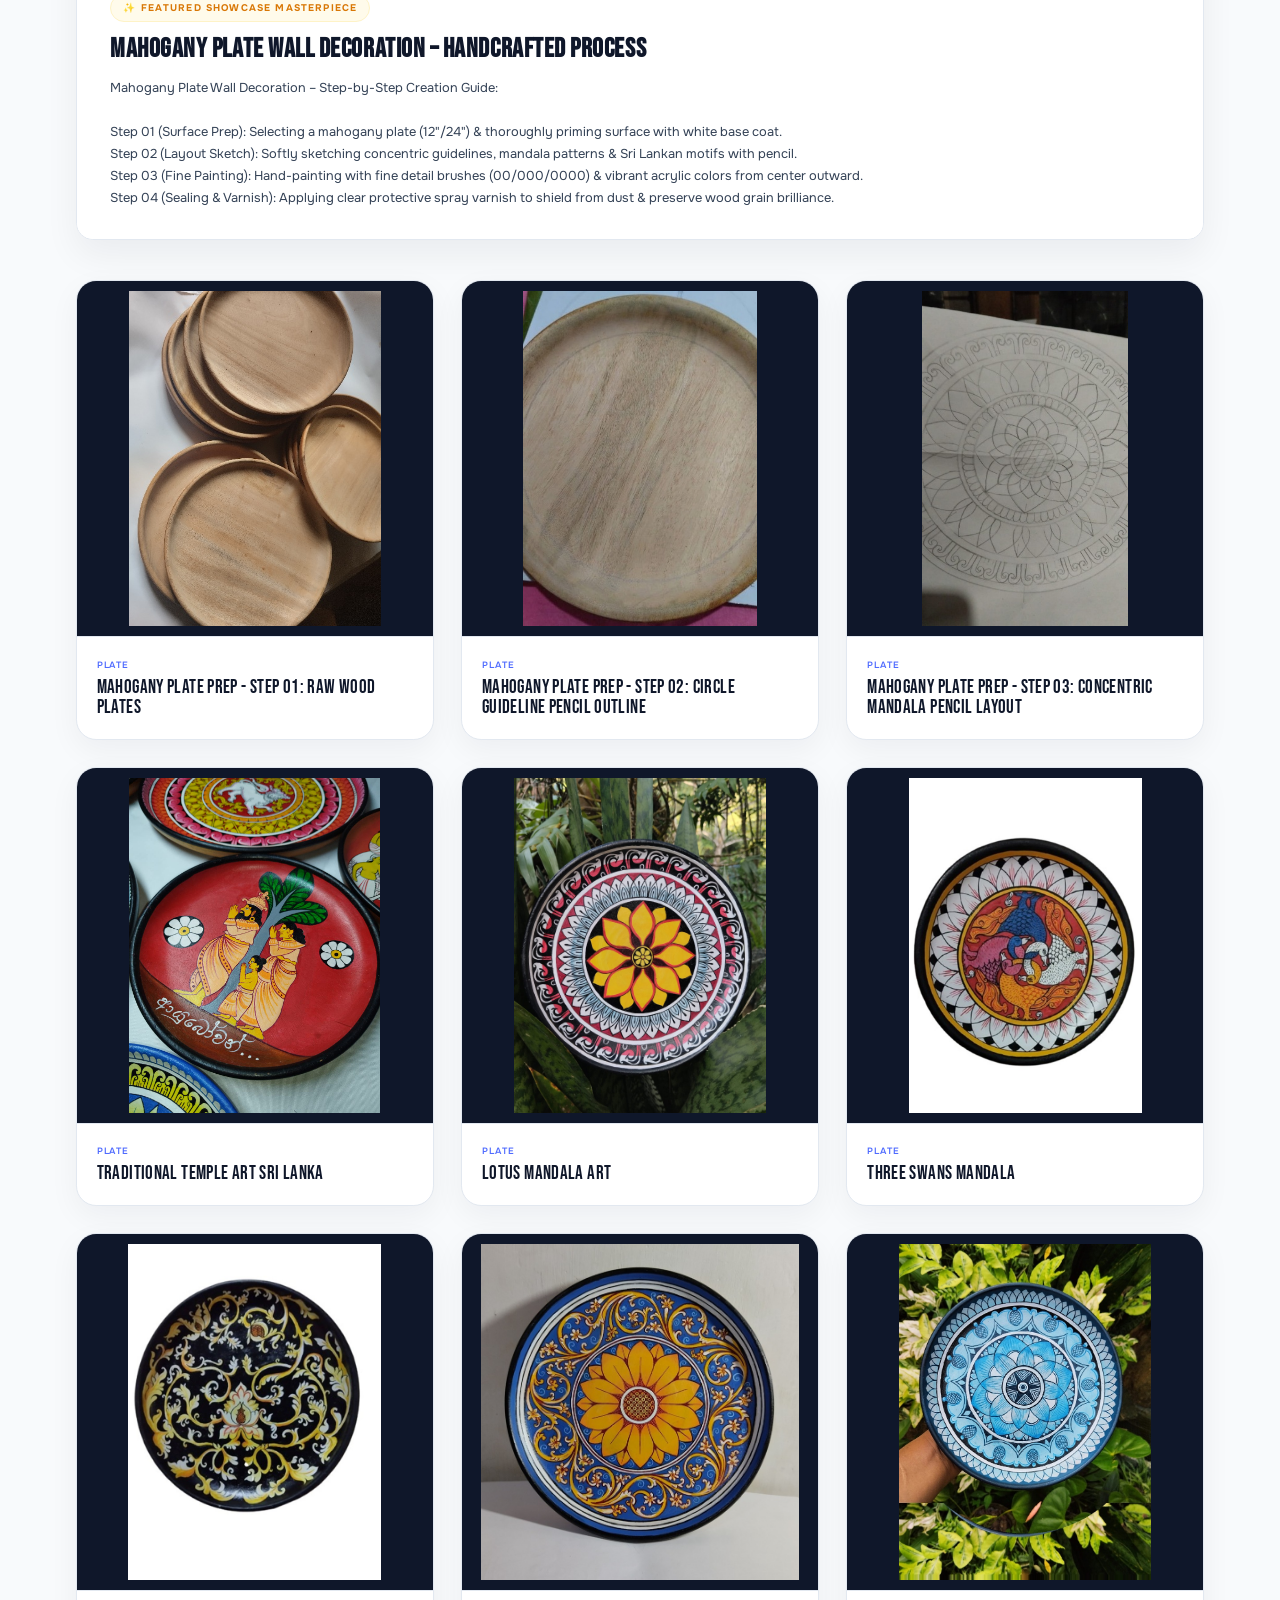
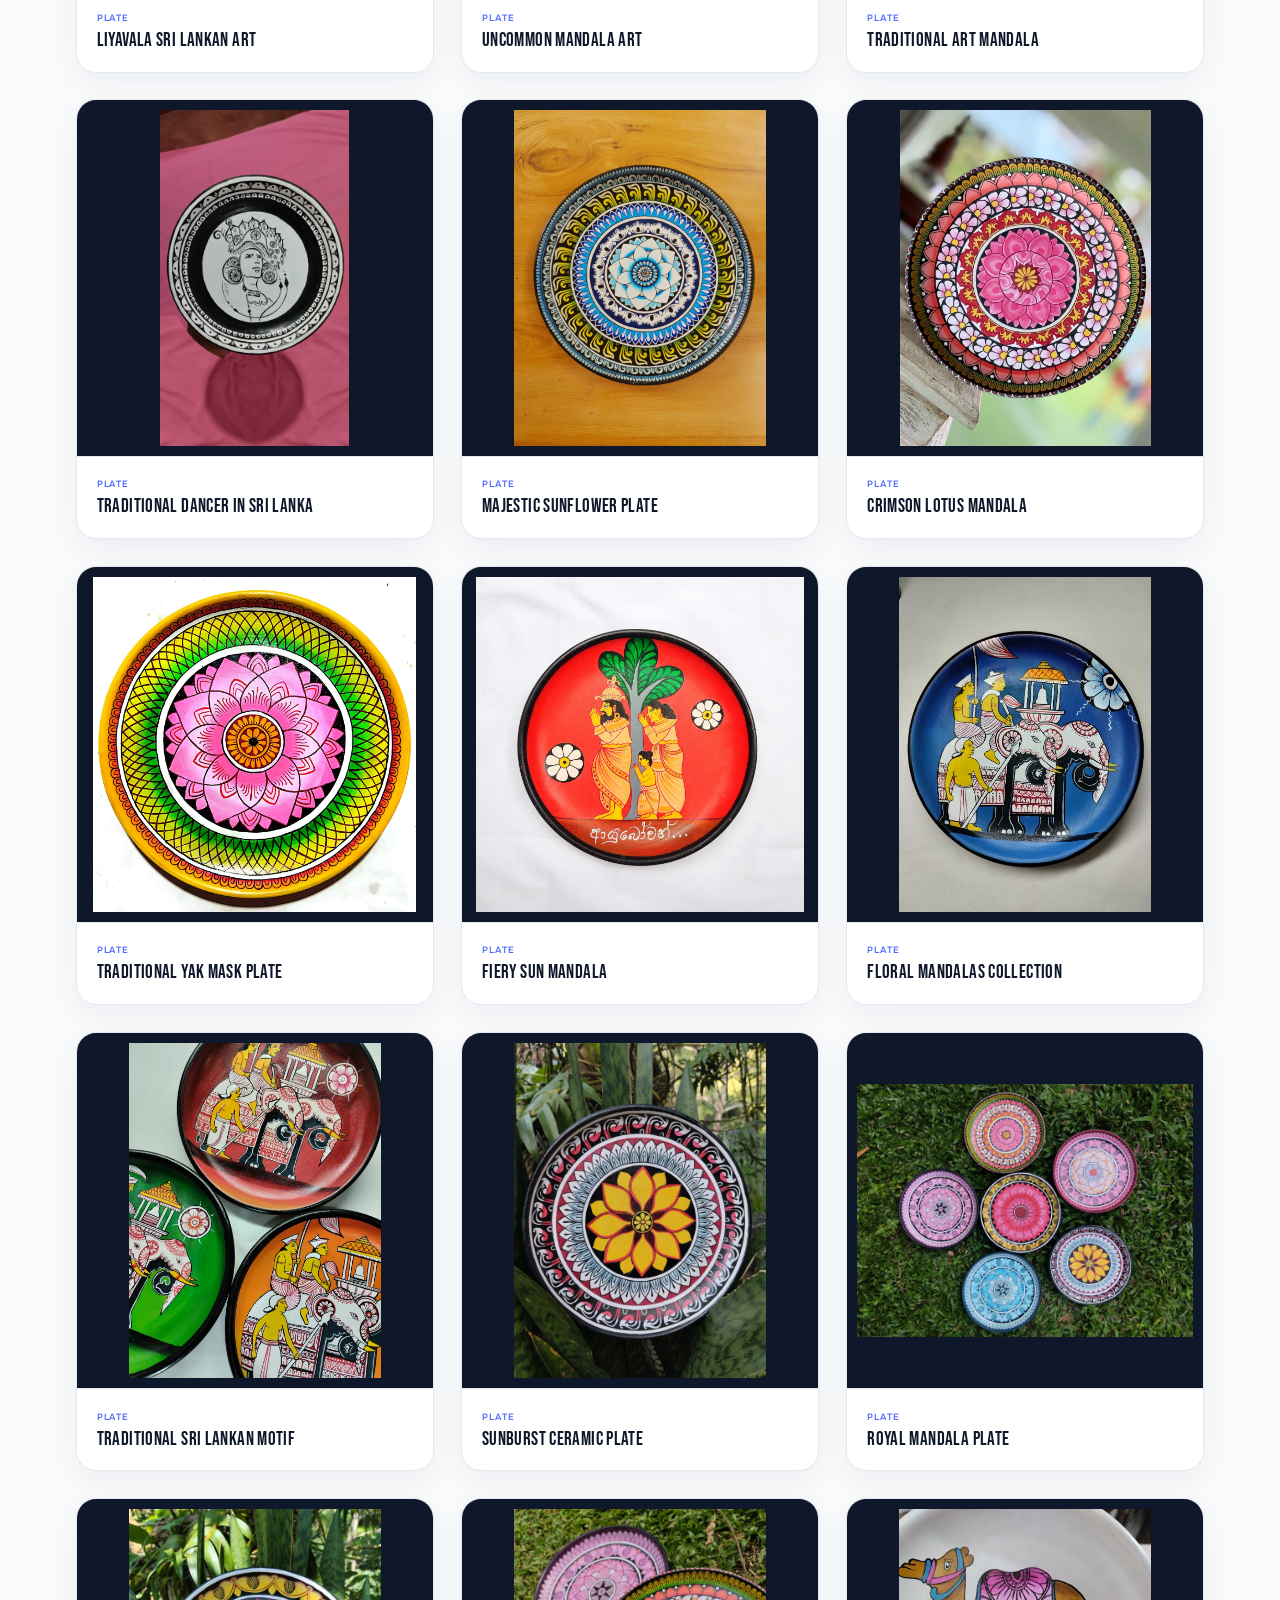
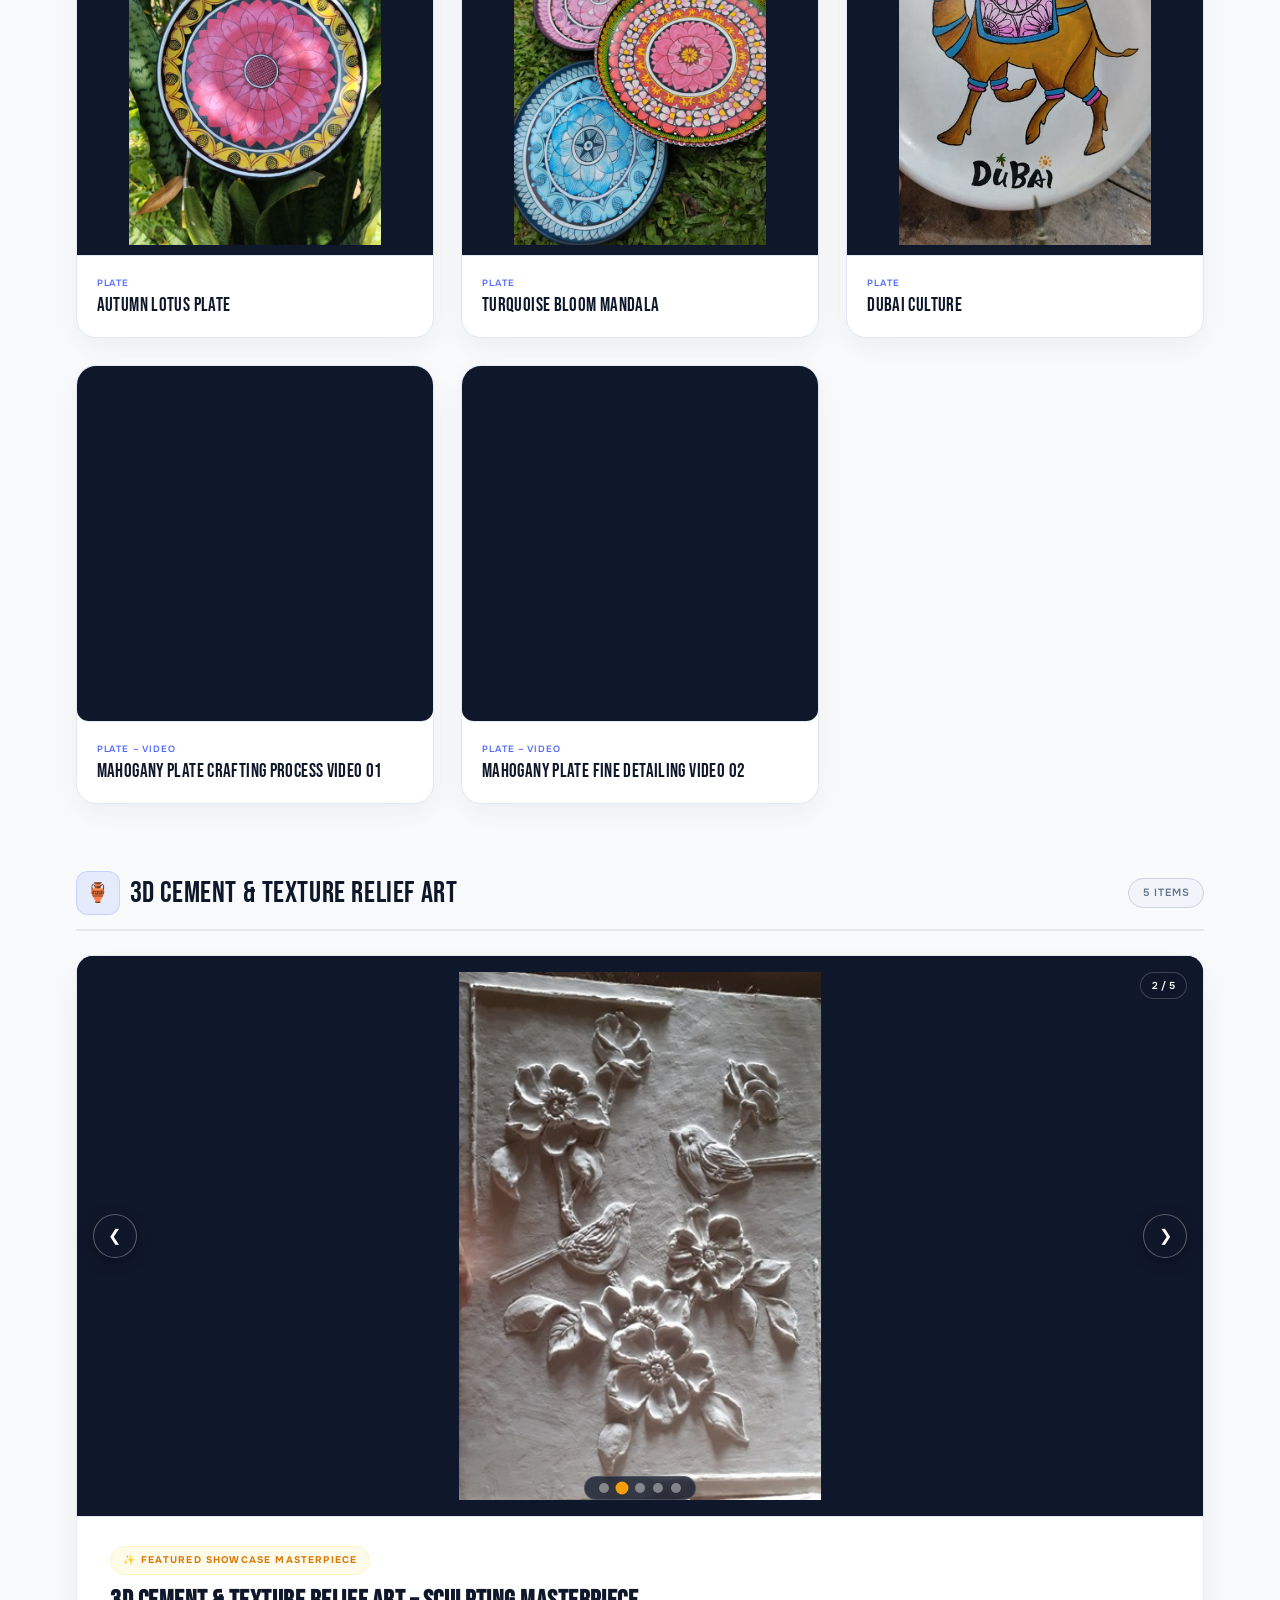
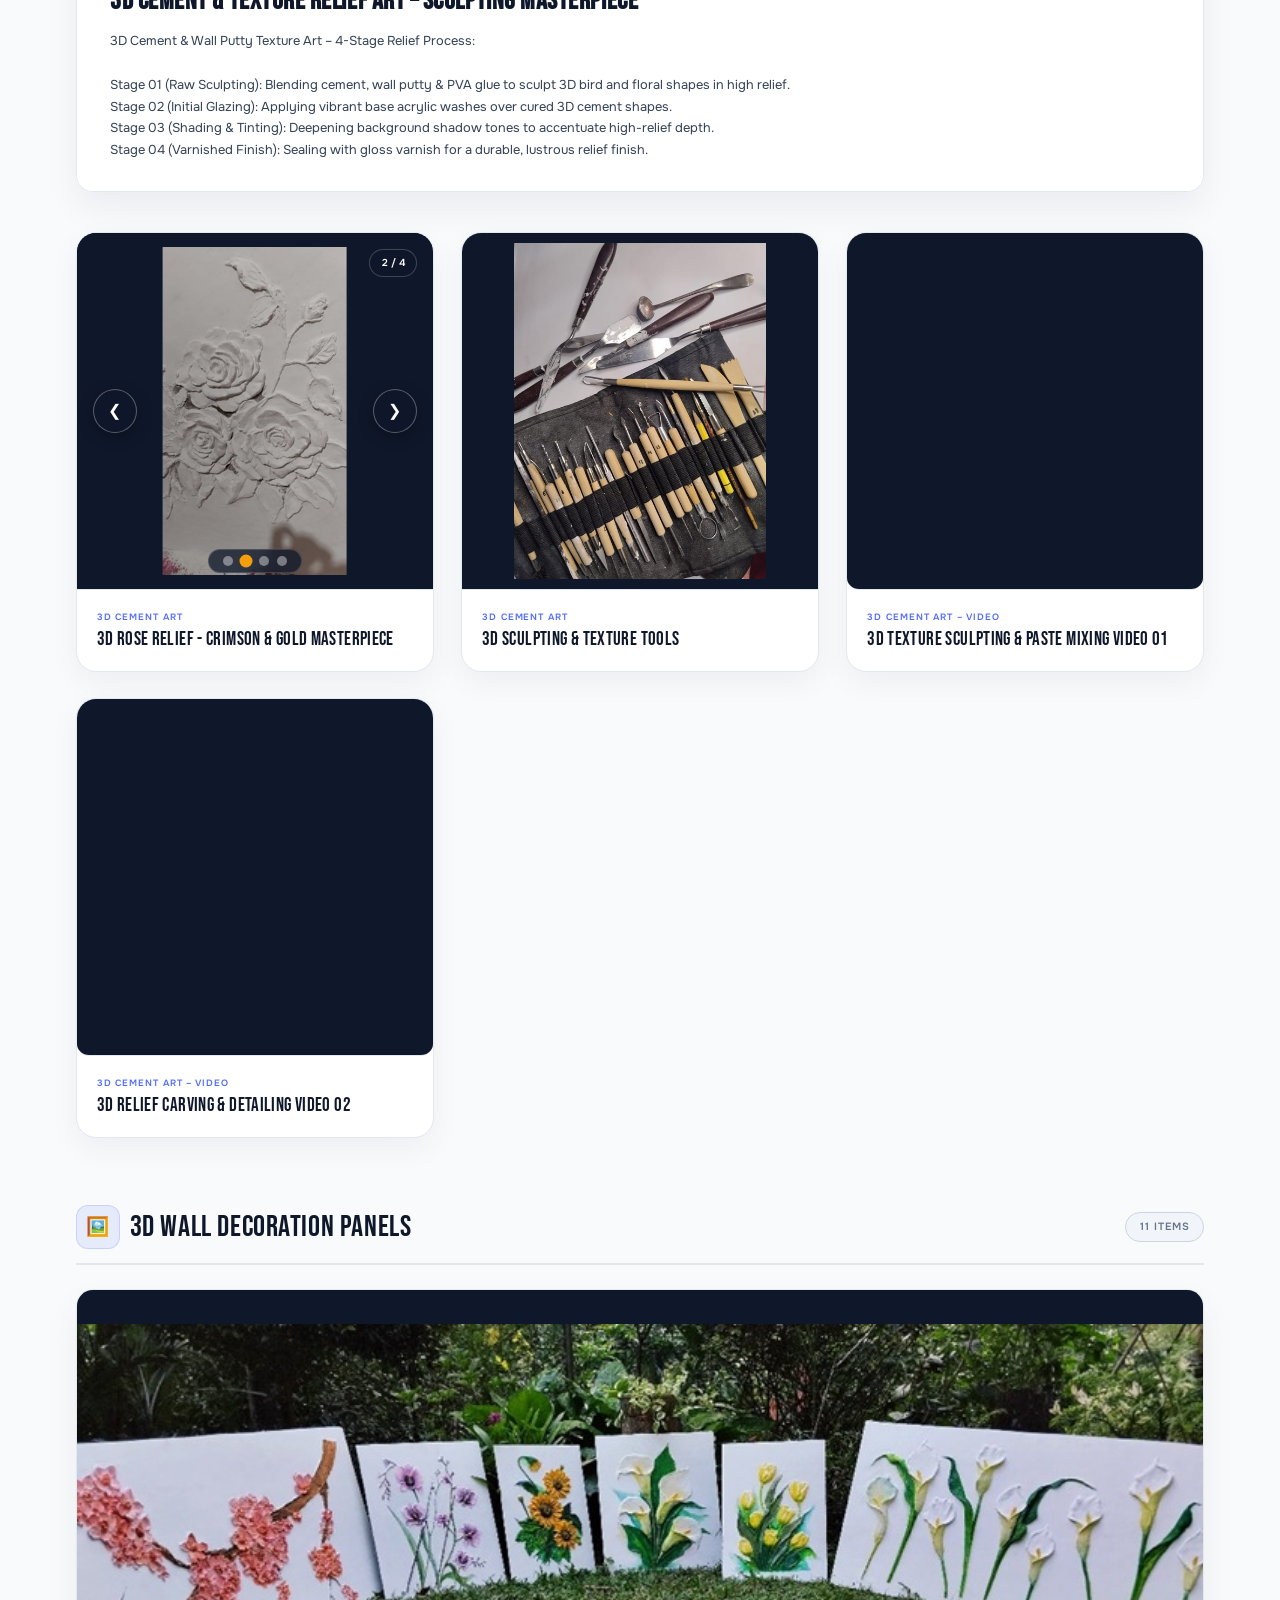
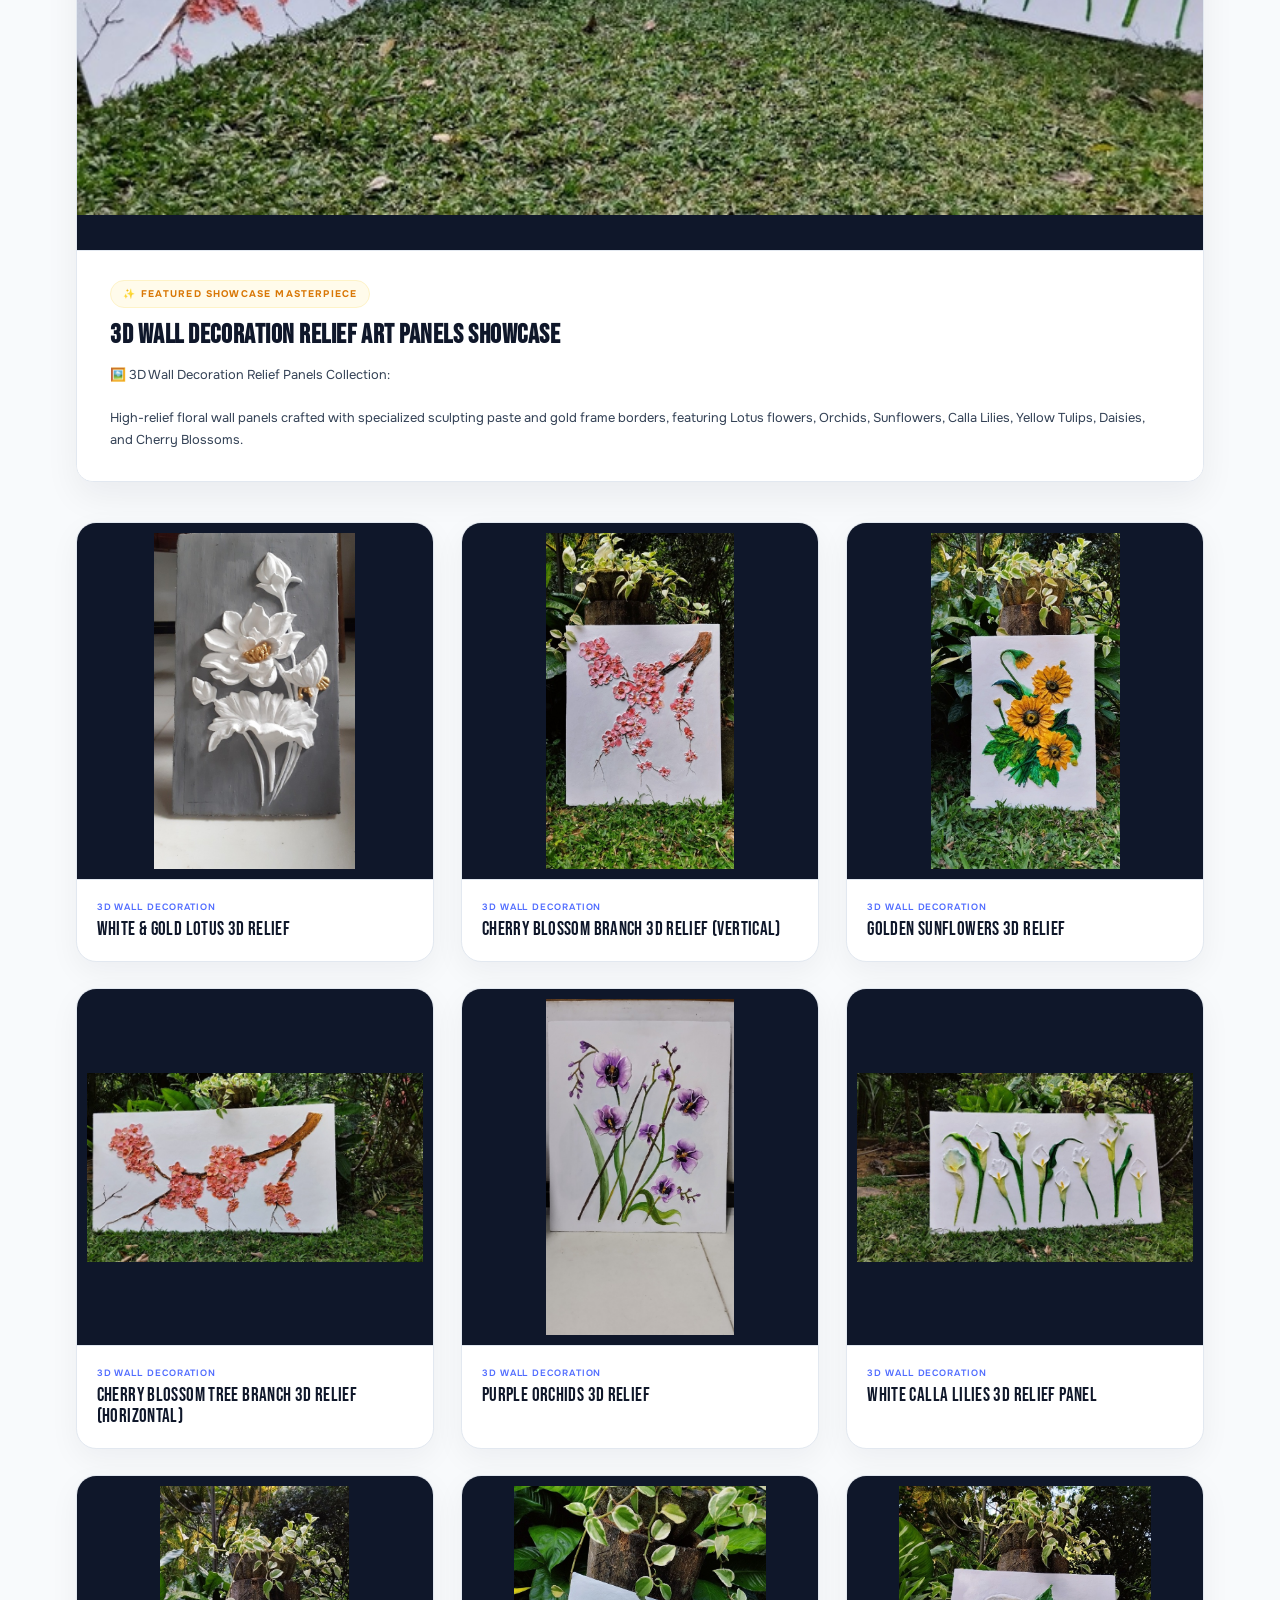
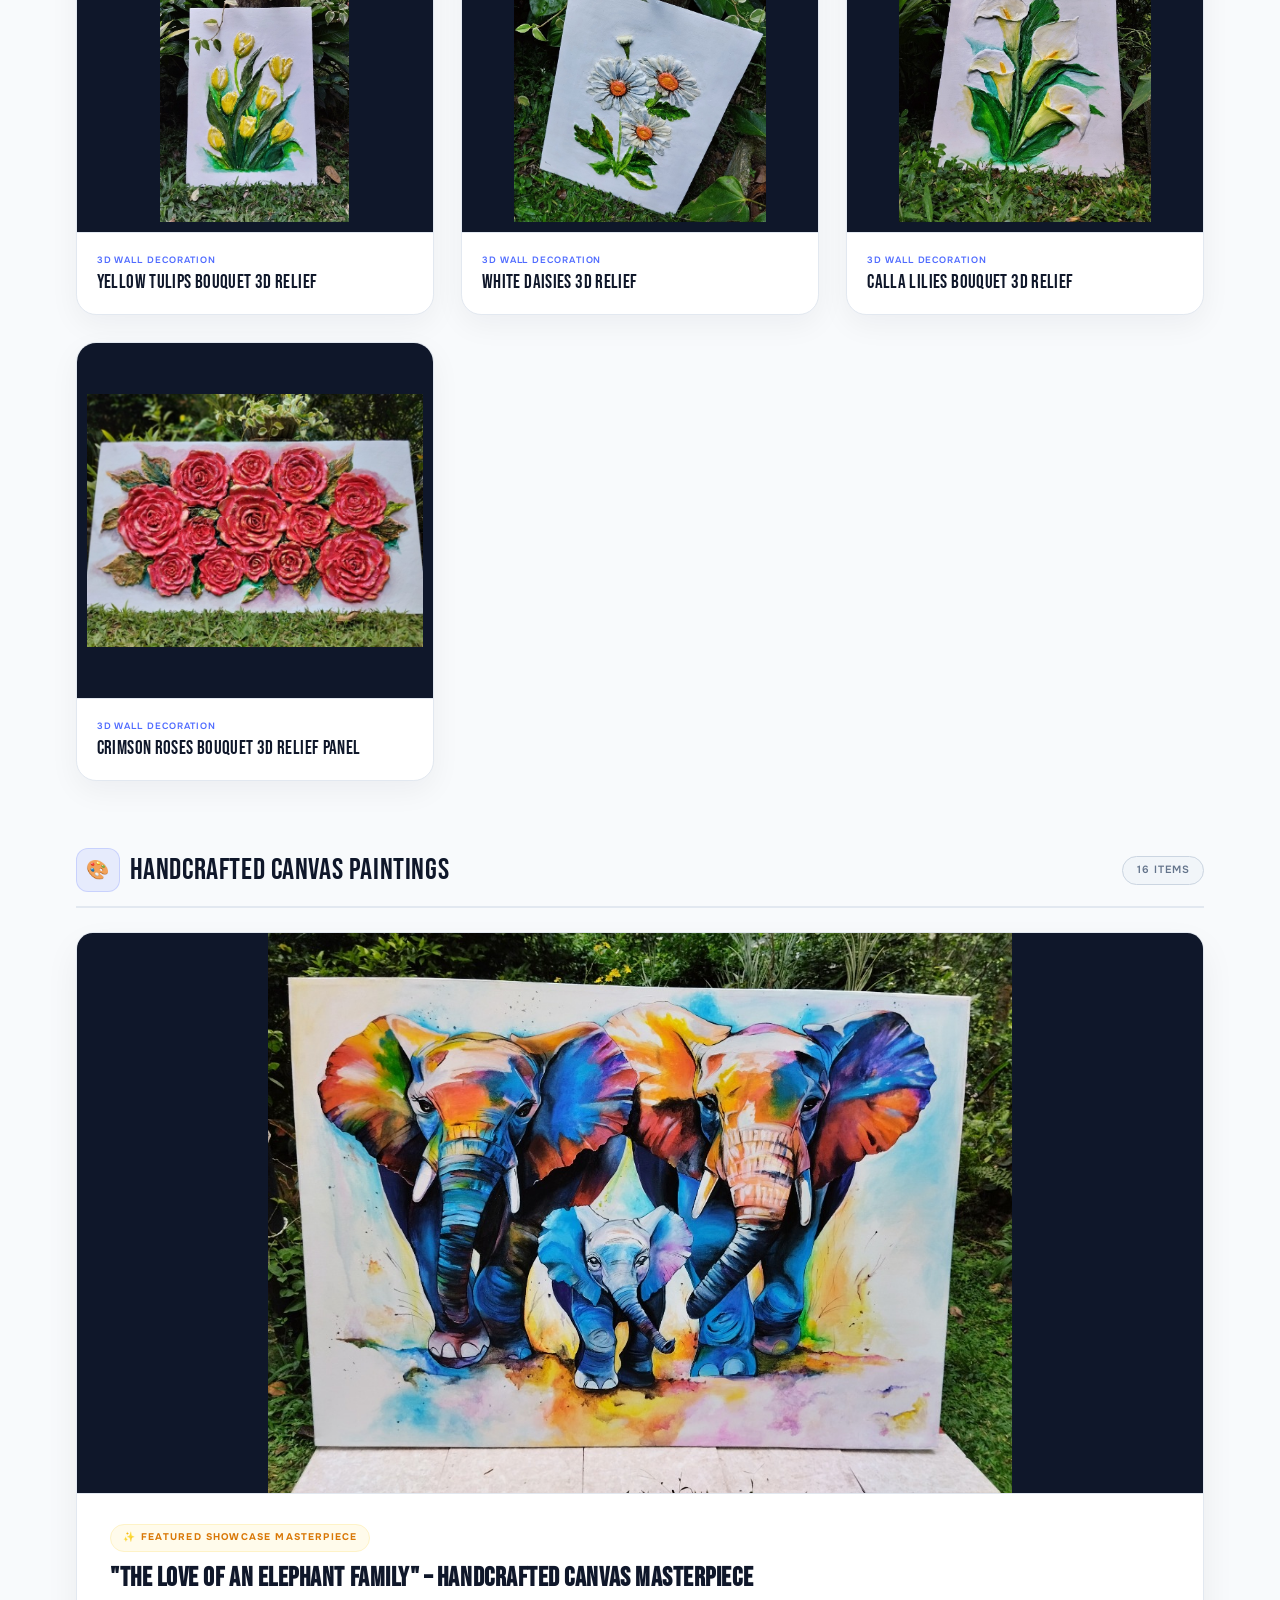
==== commit b42e800f: "Fix navigation links (BIO, MY STORY, QUALIFICATIONS, STUDIO TOOLS) with smooth offset scroll and scr" ====
--- a/index.html
+++ b/index.html
@@ -10,7 +10,7 @@
     <link rel="preconnect" href="https://fonts.gstatic.com" crossorigin>
     <link href="https://fonts.googleapis.com/css2?family=Bebas+Neue&family=Onest:wght@300;400;500;600;700&display=swap" rel="stylesheet">
     <!-- Main Stylesheet -->
-    <link rel="stylesheet" href="styles.css?v=40">
+    <link rel="stylesheet" href="styles.css?v=42">
 </head>
 <body>
 
@@ -459,6 +459,6 @@
     </div>
 
     <!-- Script File -->
-    <script src="app.js?v=40"></script>
+    <script src="app.js?v=42"></script>
 </body>
 </html>
--- a/styles.css
+++ b/styles.css
@@ -2032,6 +2032,11 @@
     }
 }
 
+/* Smooth Section Anchor Scroll Margin Offset */
+#about, #mystory, #qualifications, #tools, #gallery, #contact {
+    scroll-margin-top: 85px;
+}
+
 /* ==========================================================================
    Category Video Showcase Styles (Small Border & High Contrast)
    ========================================================================== */
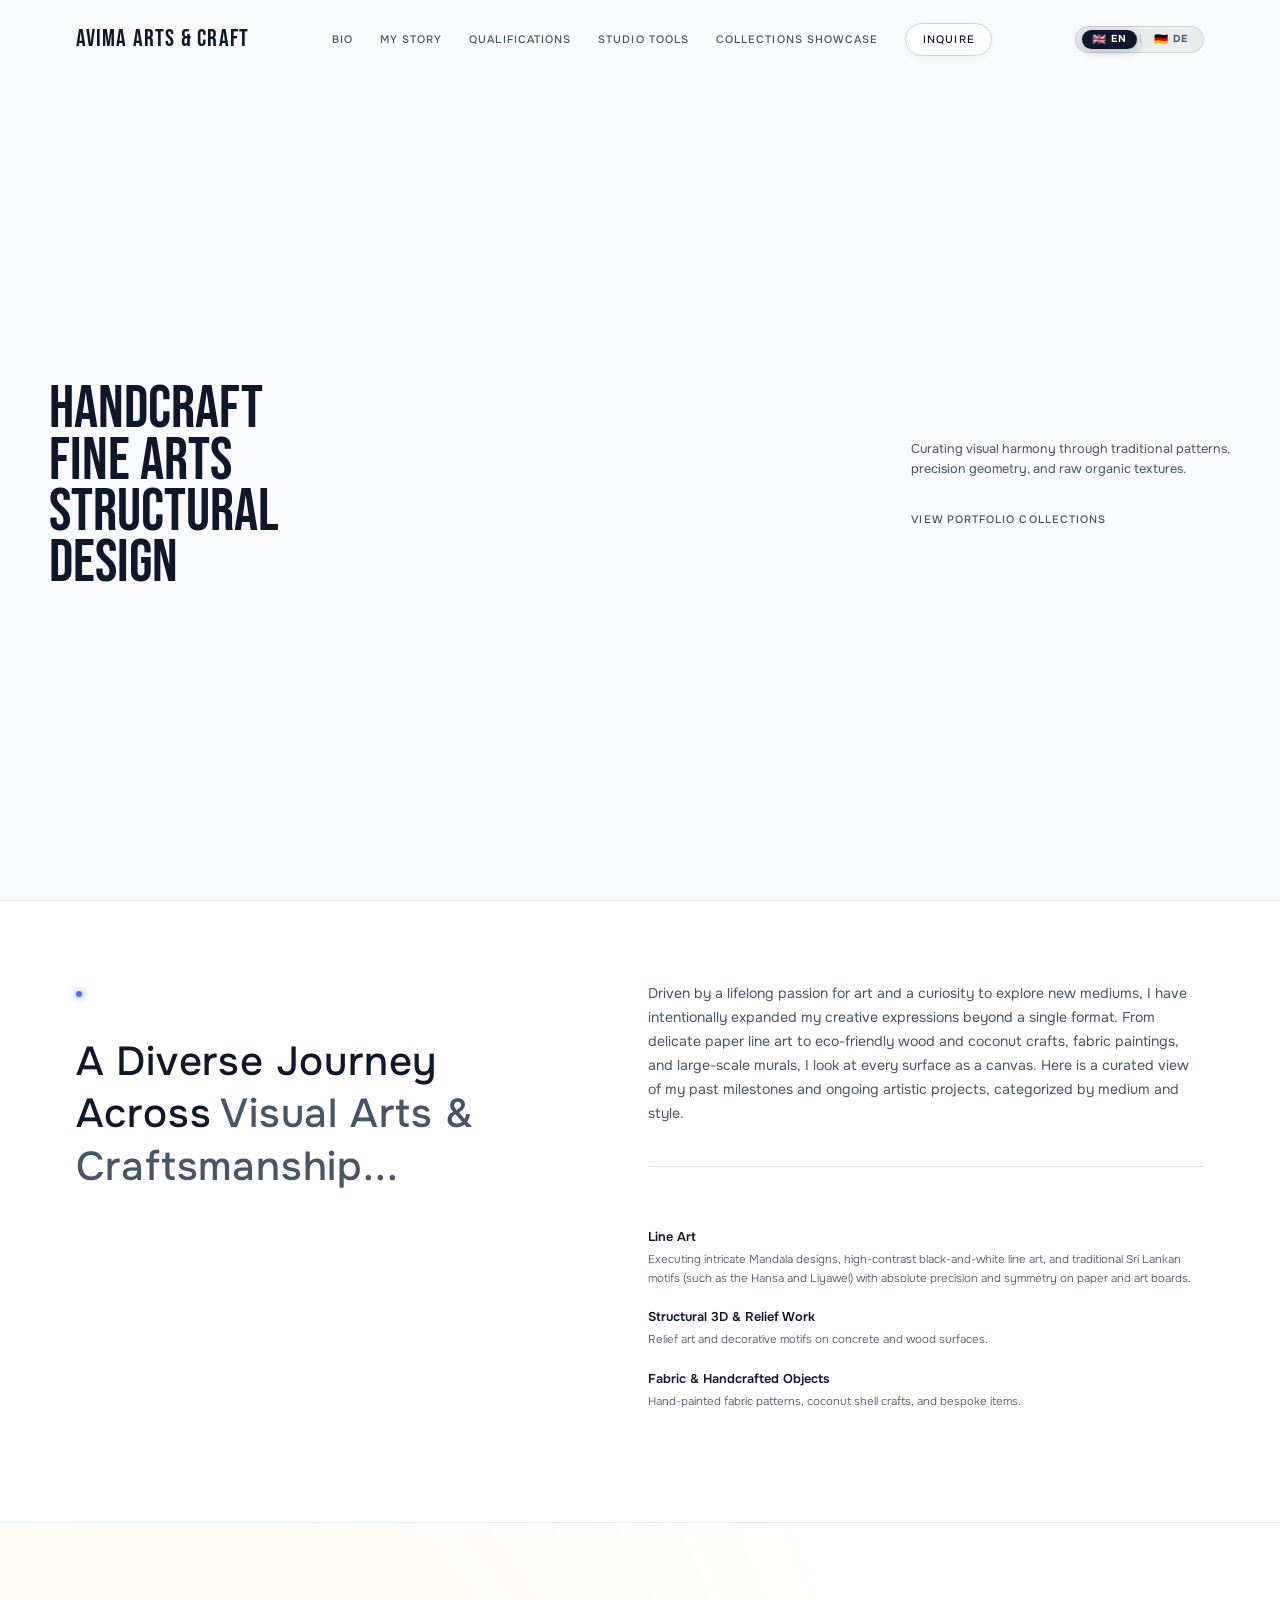
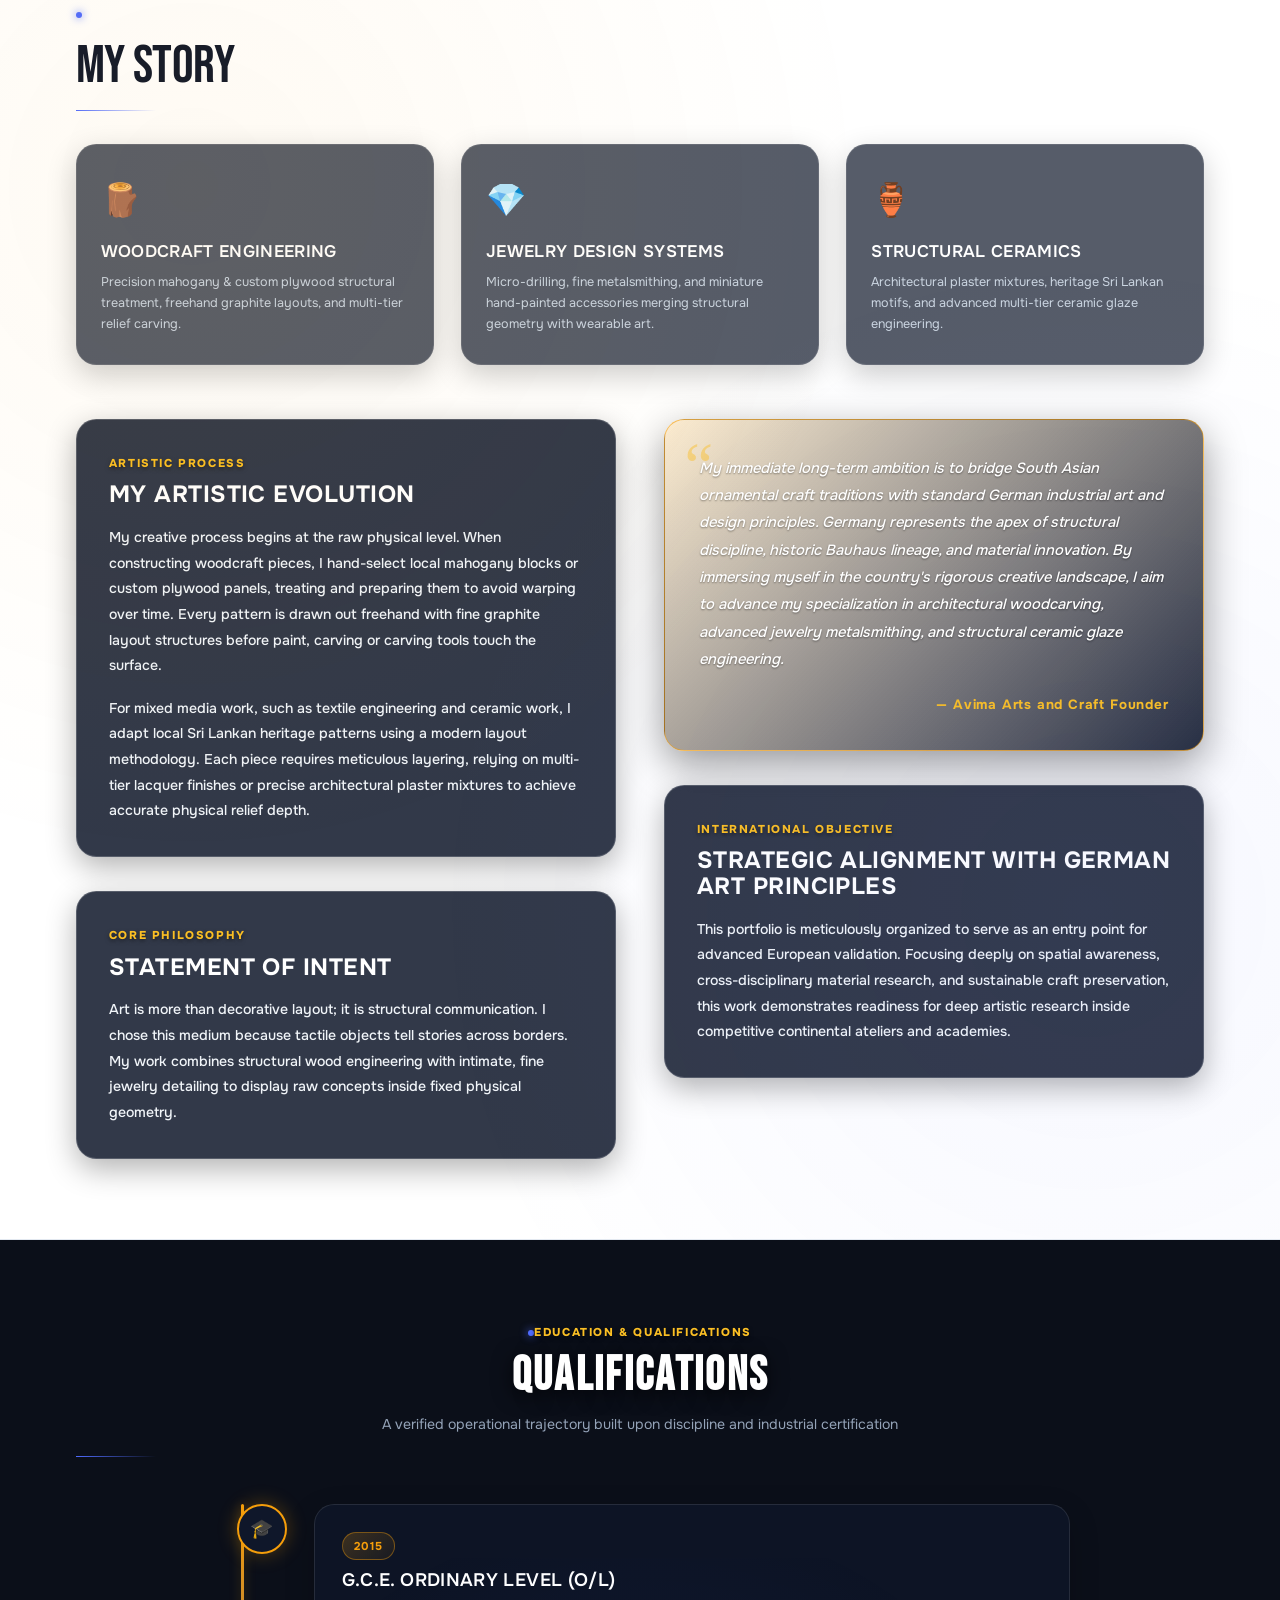
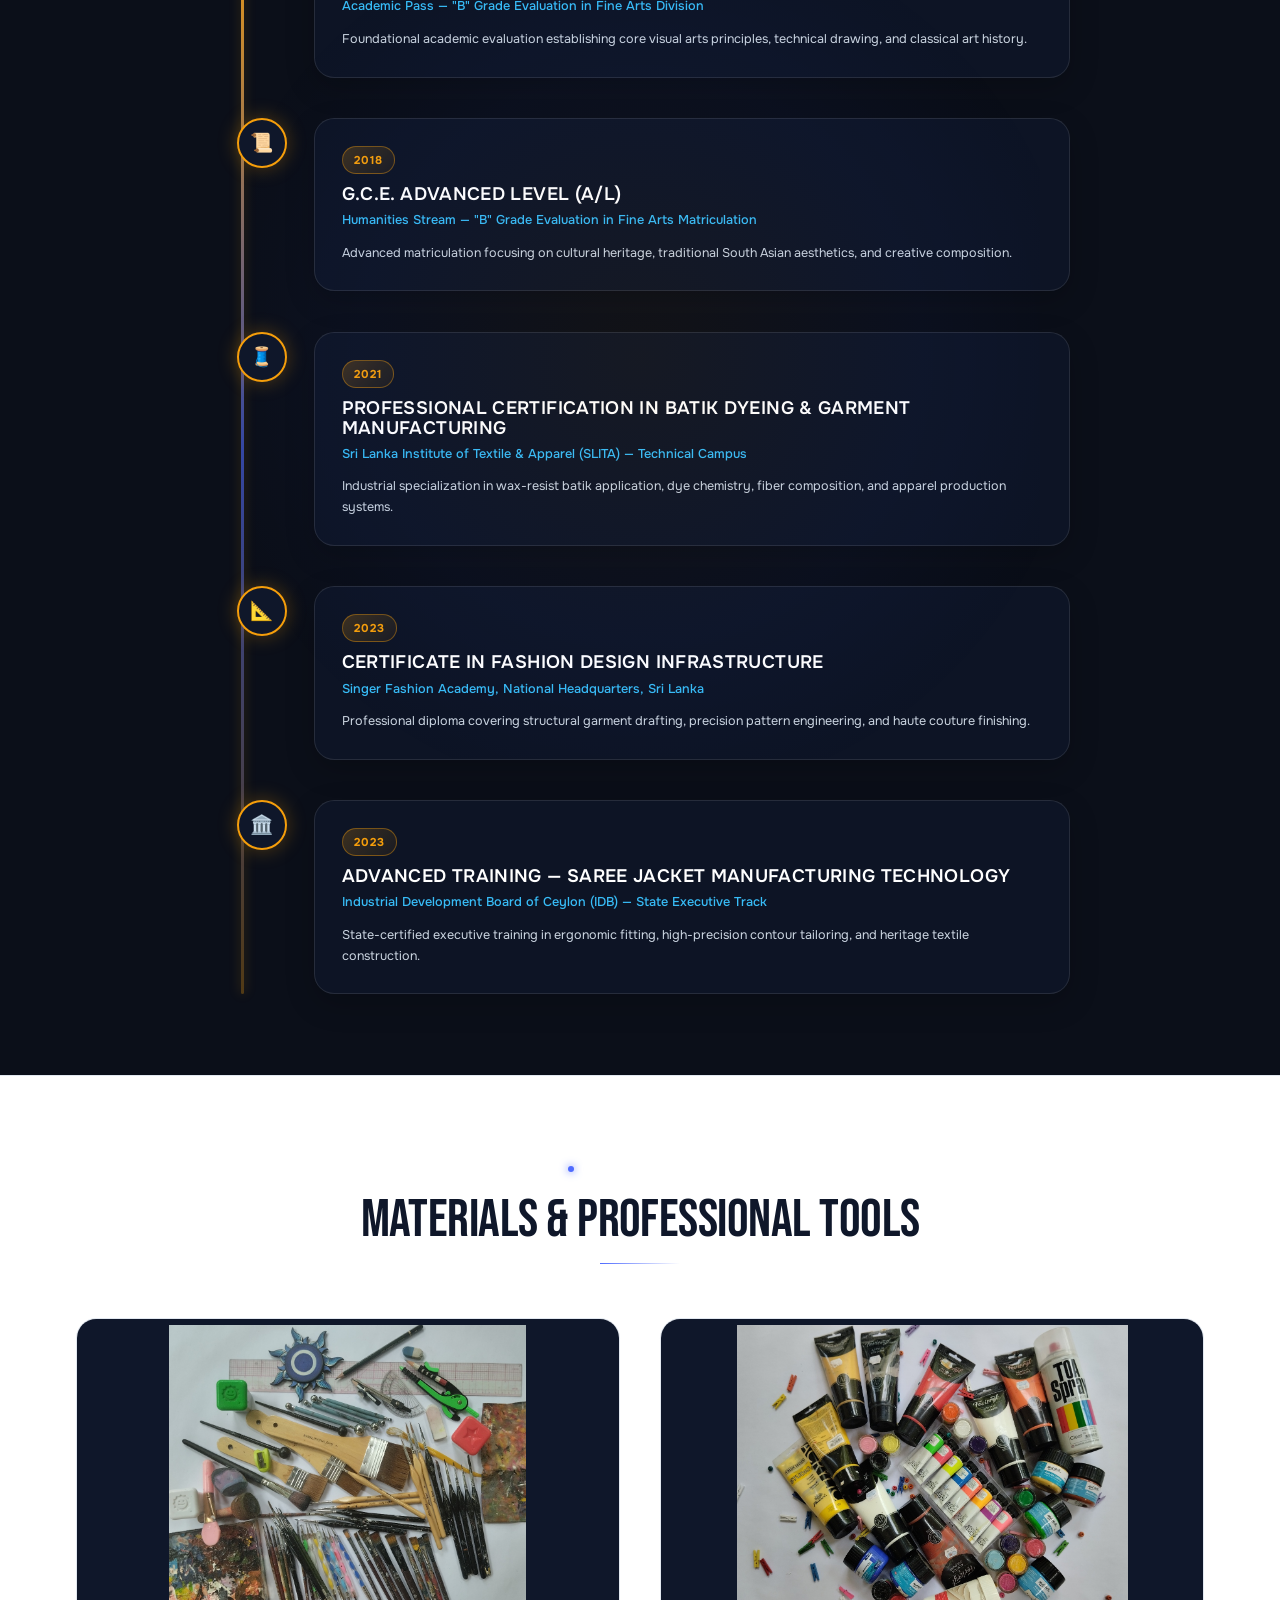
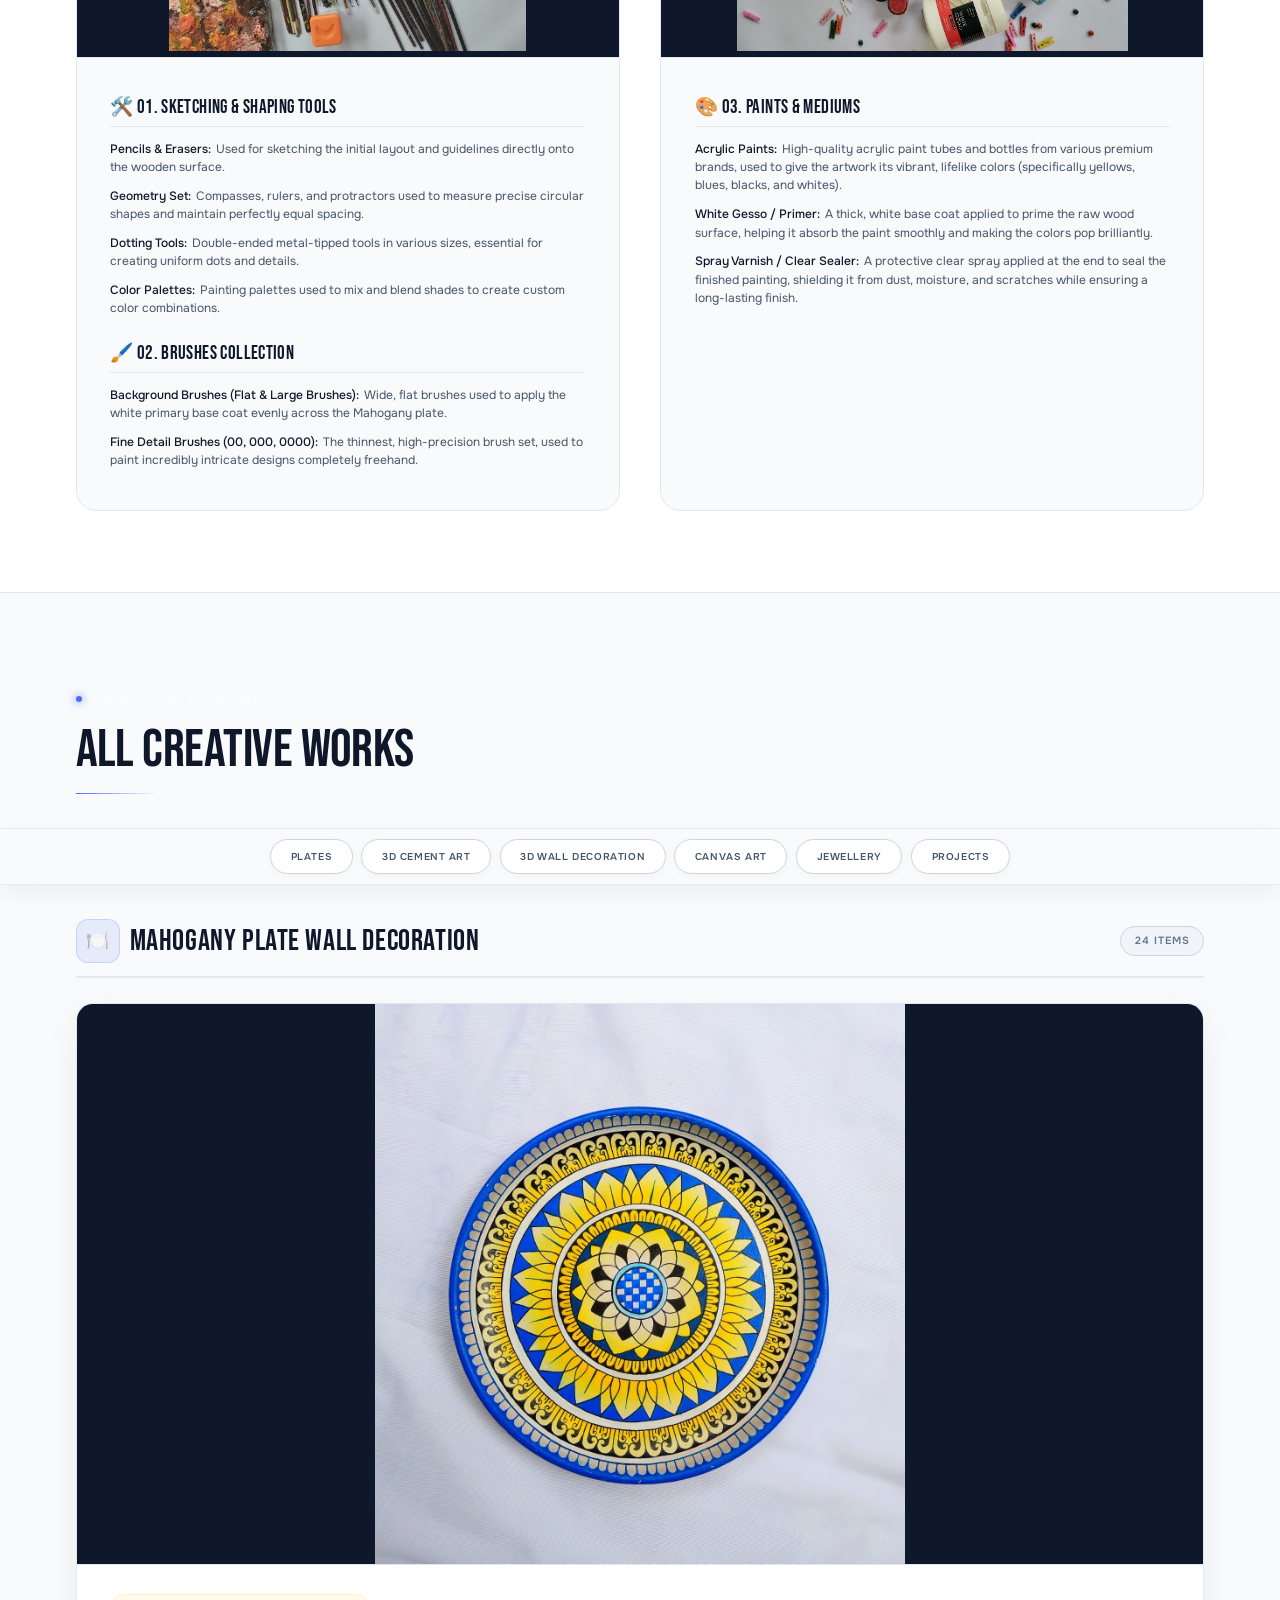
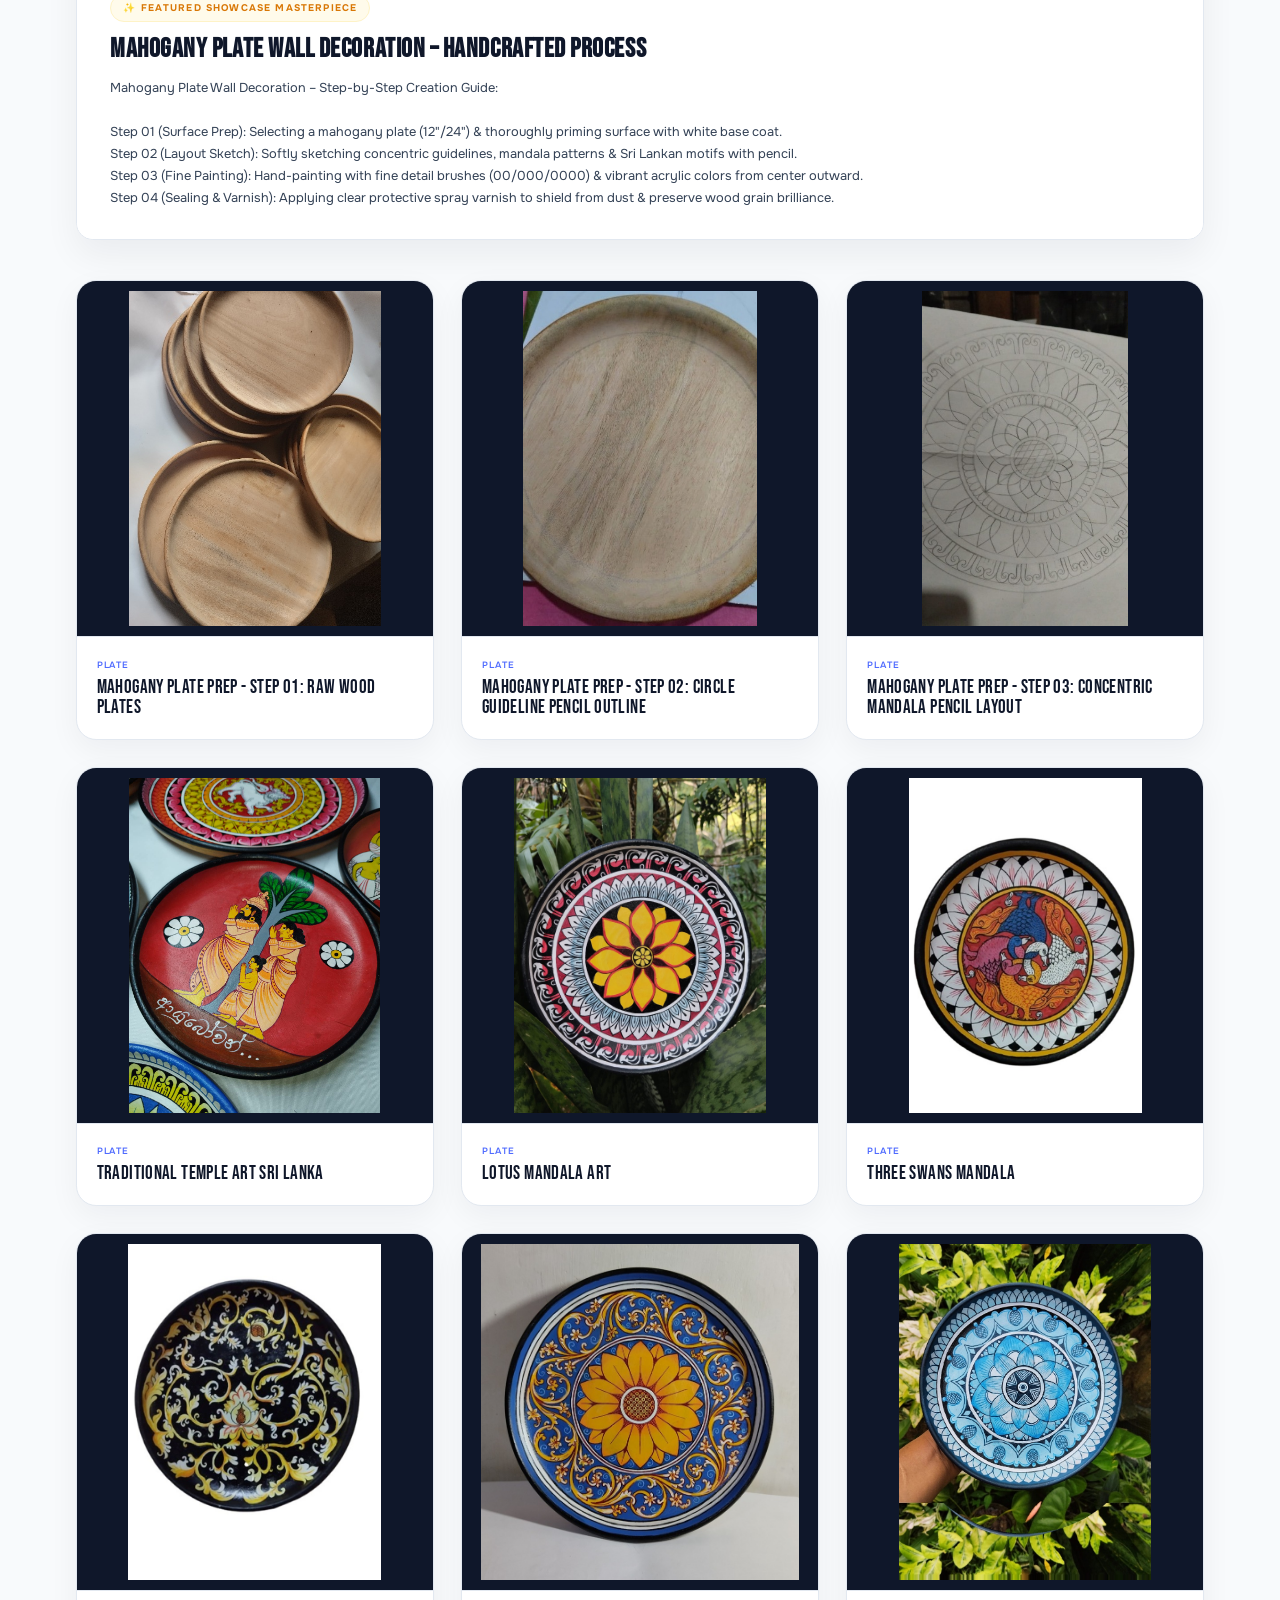
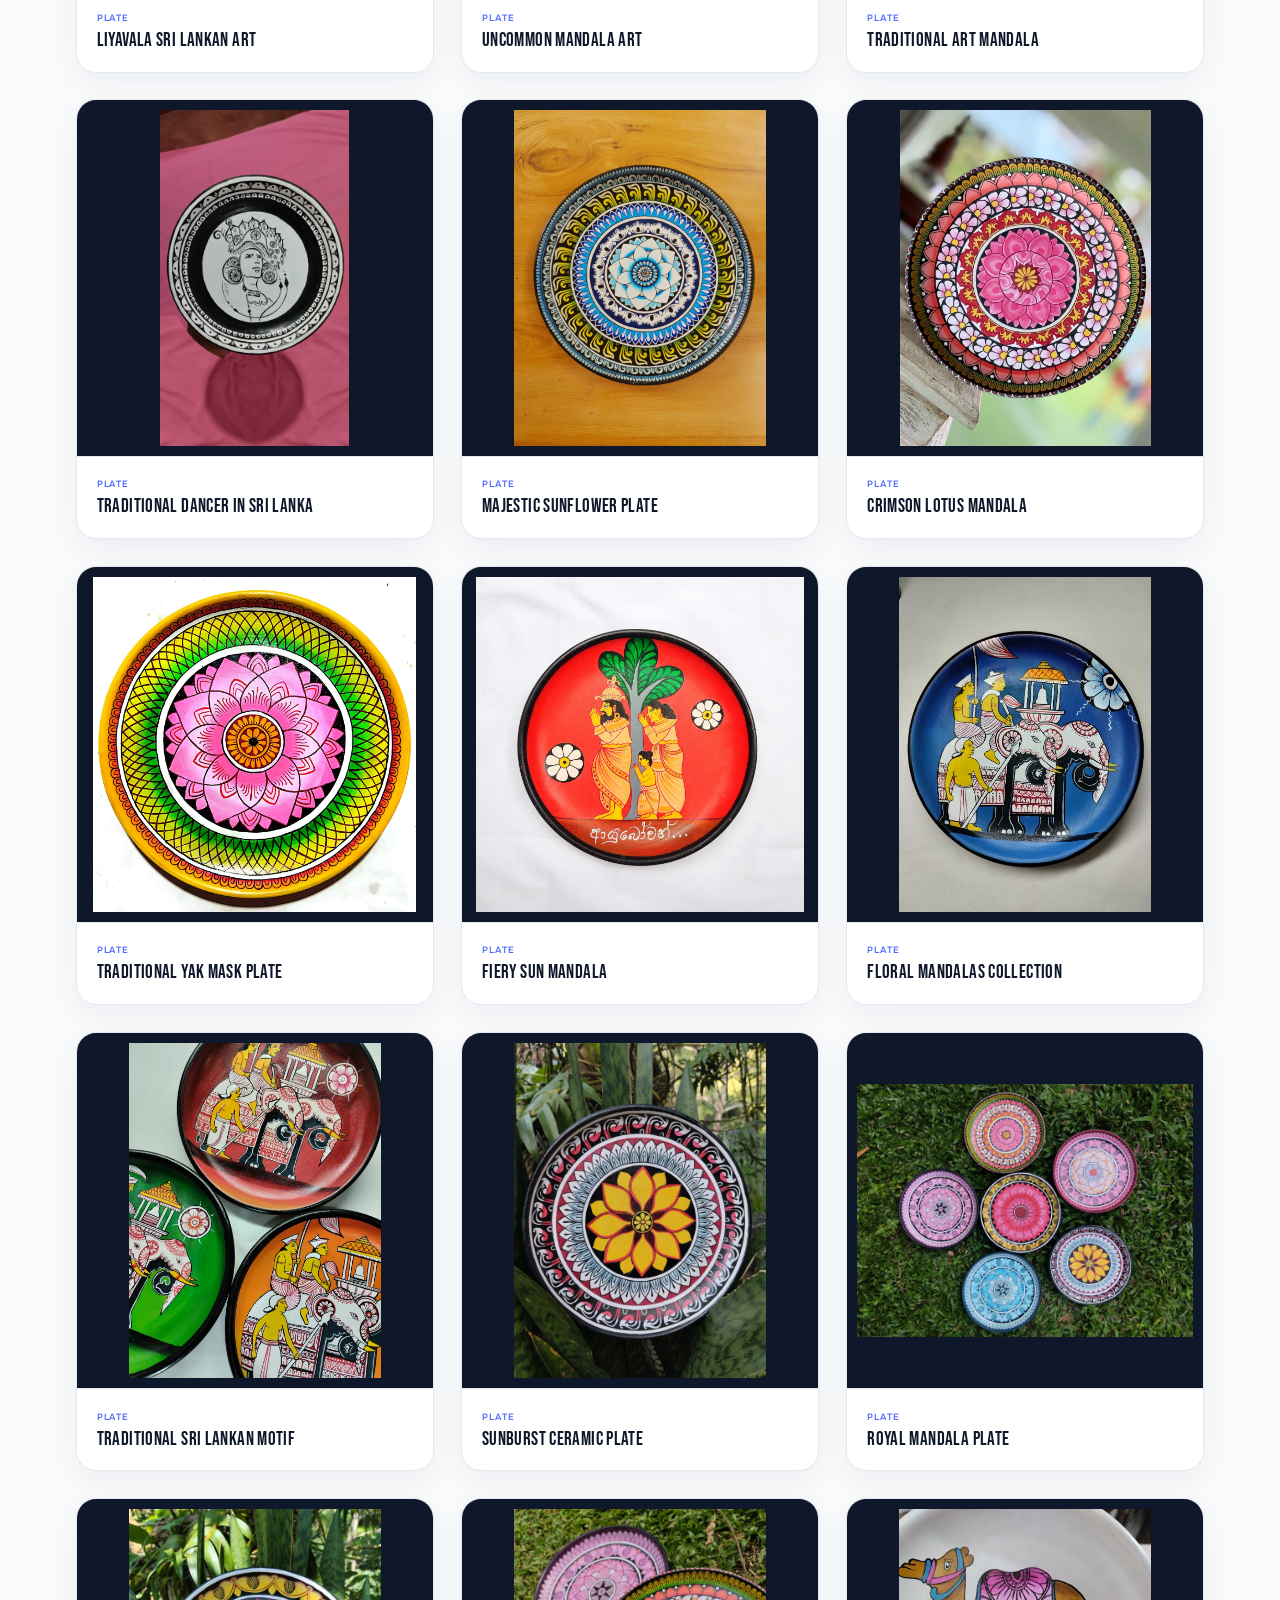
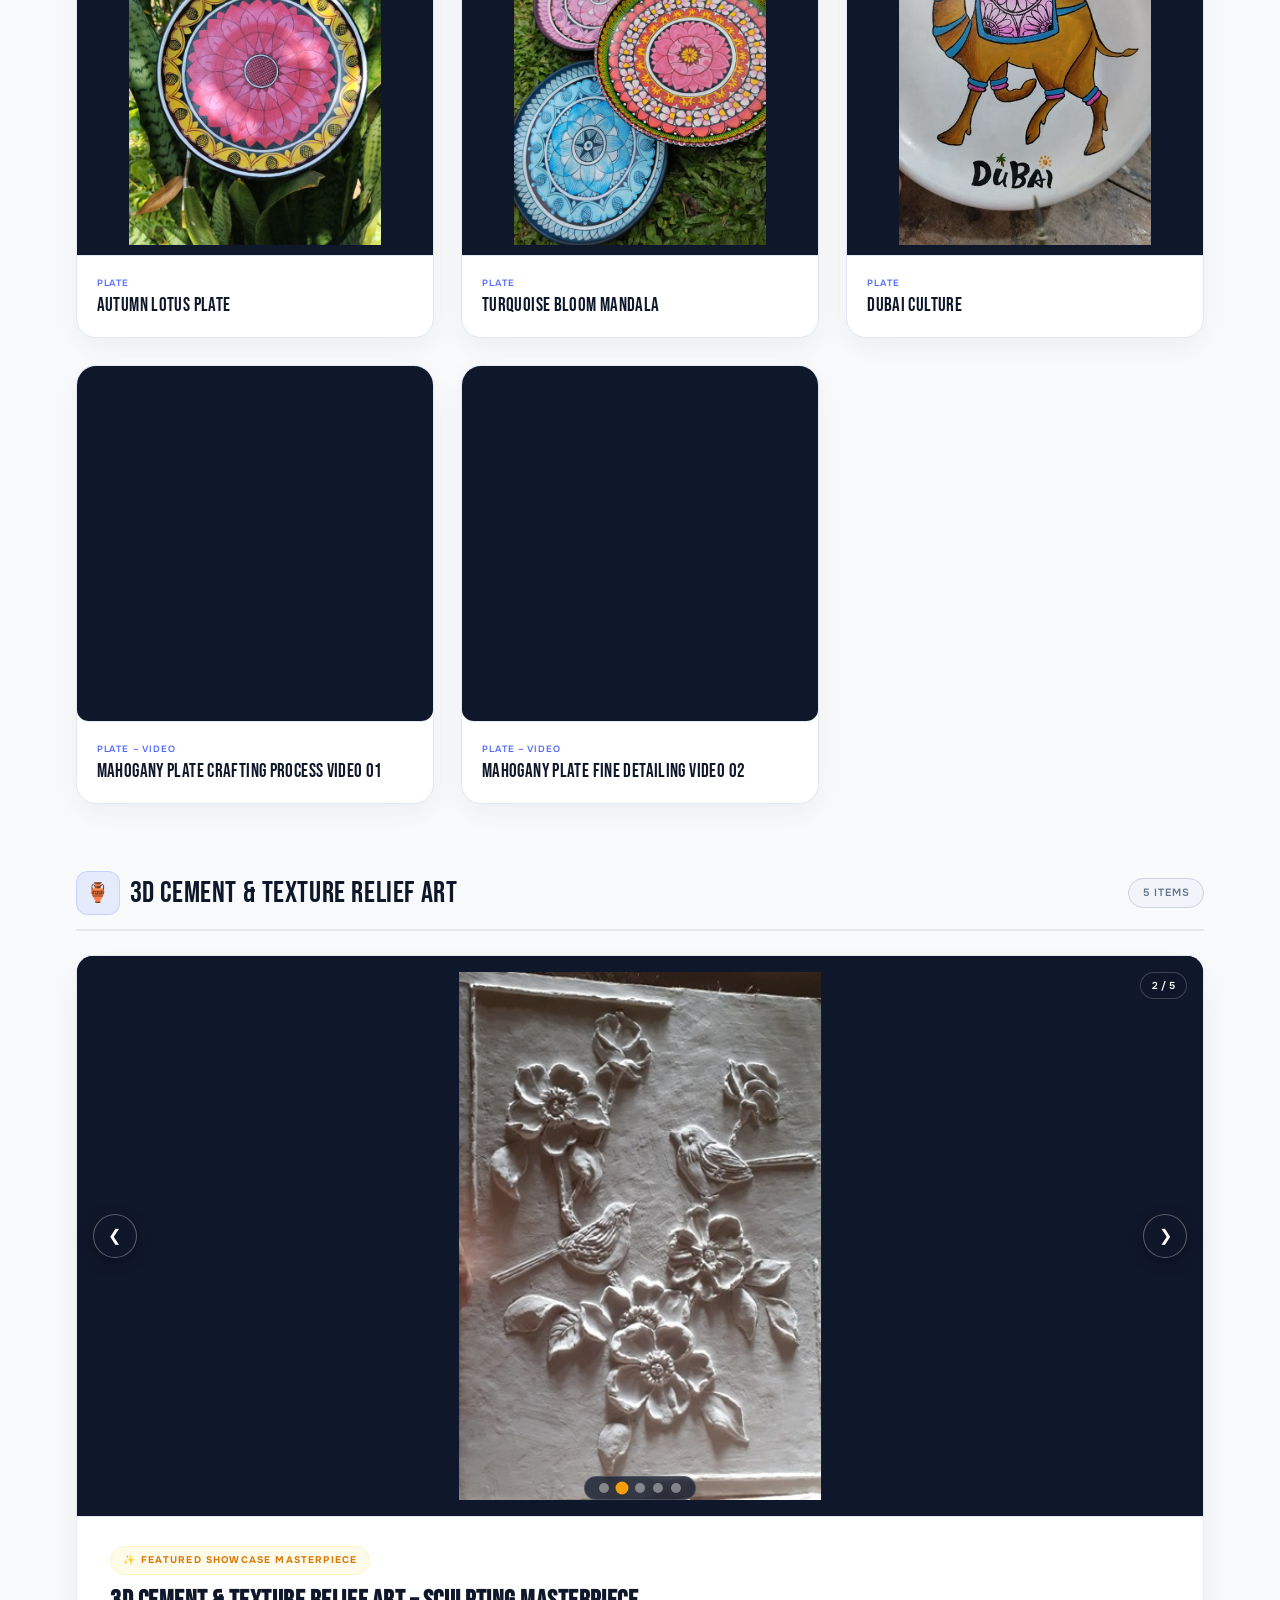
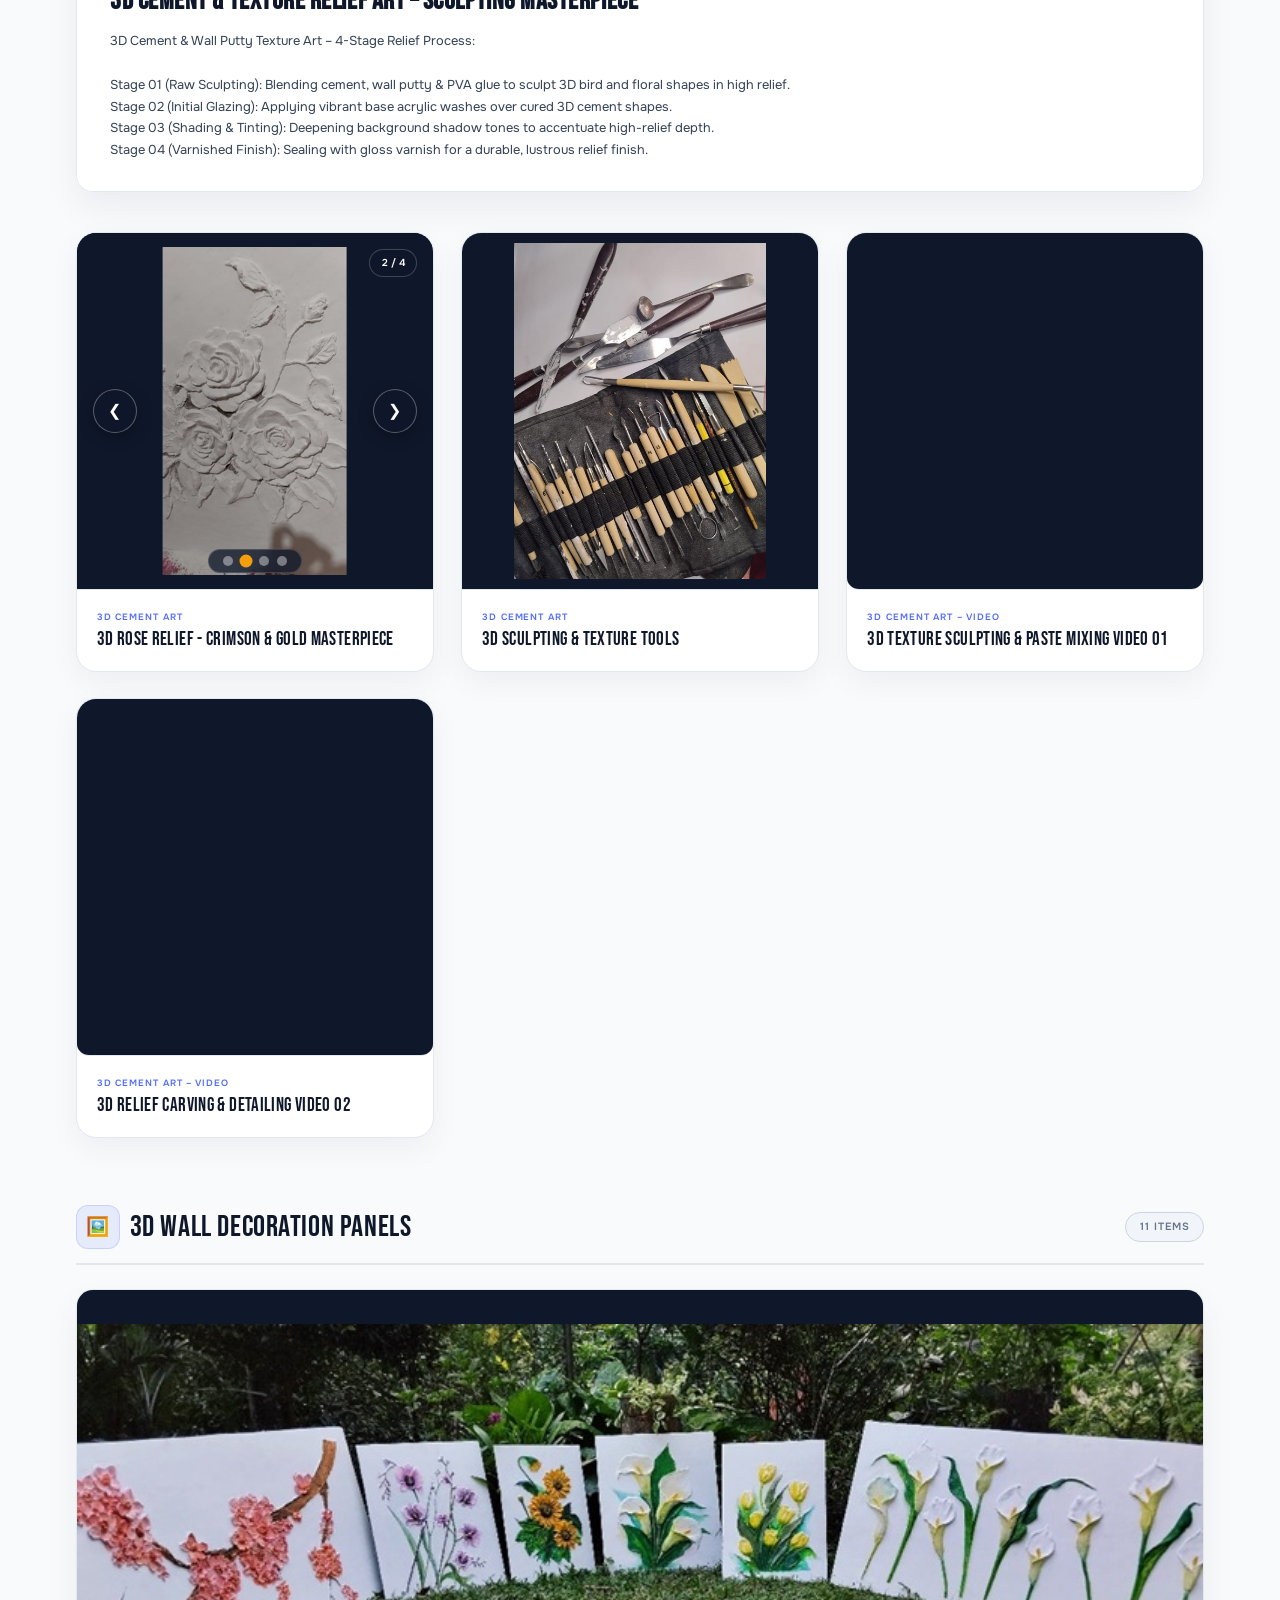
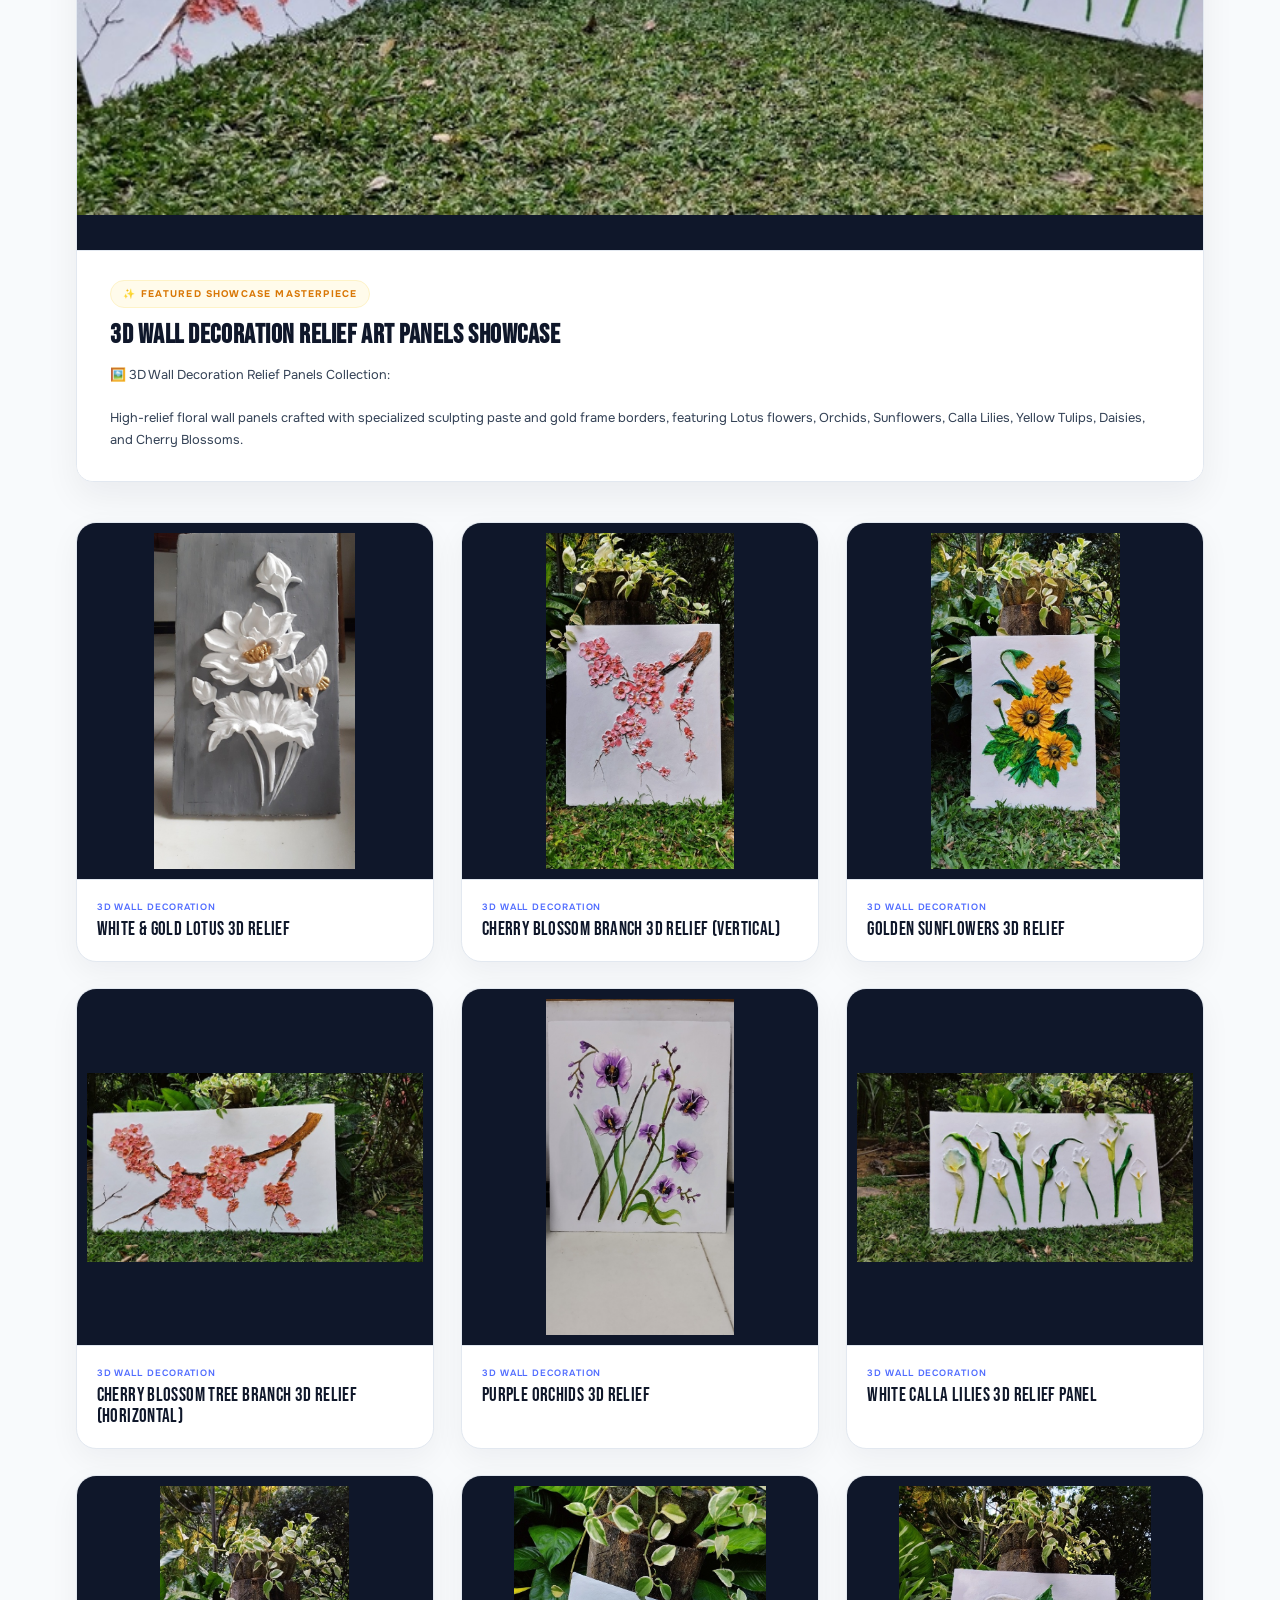
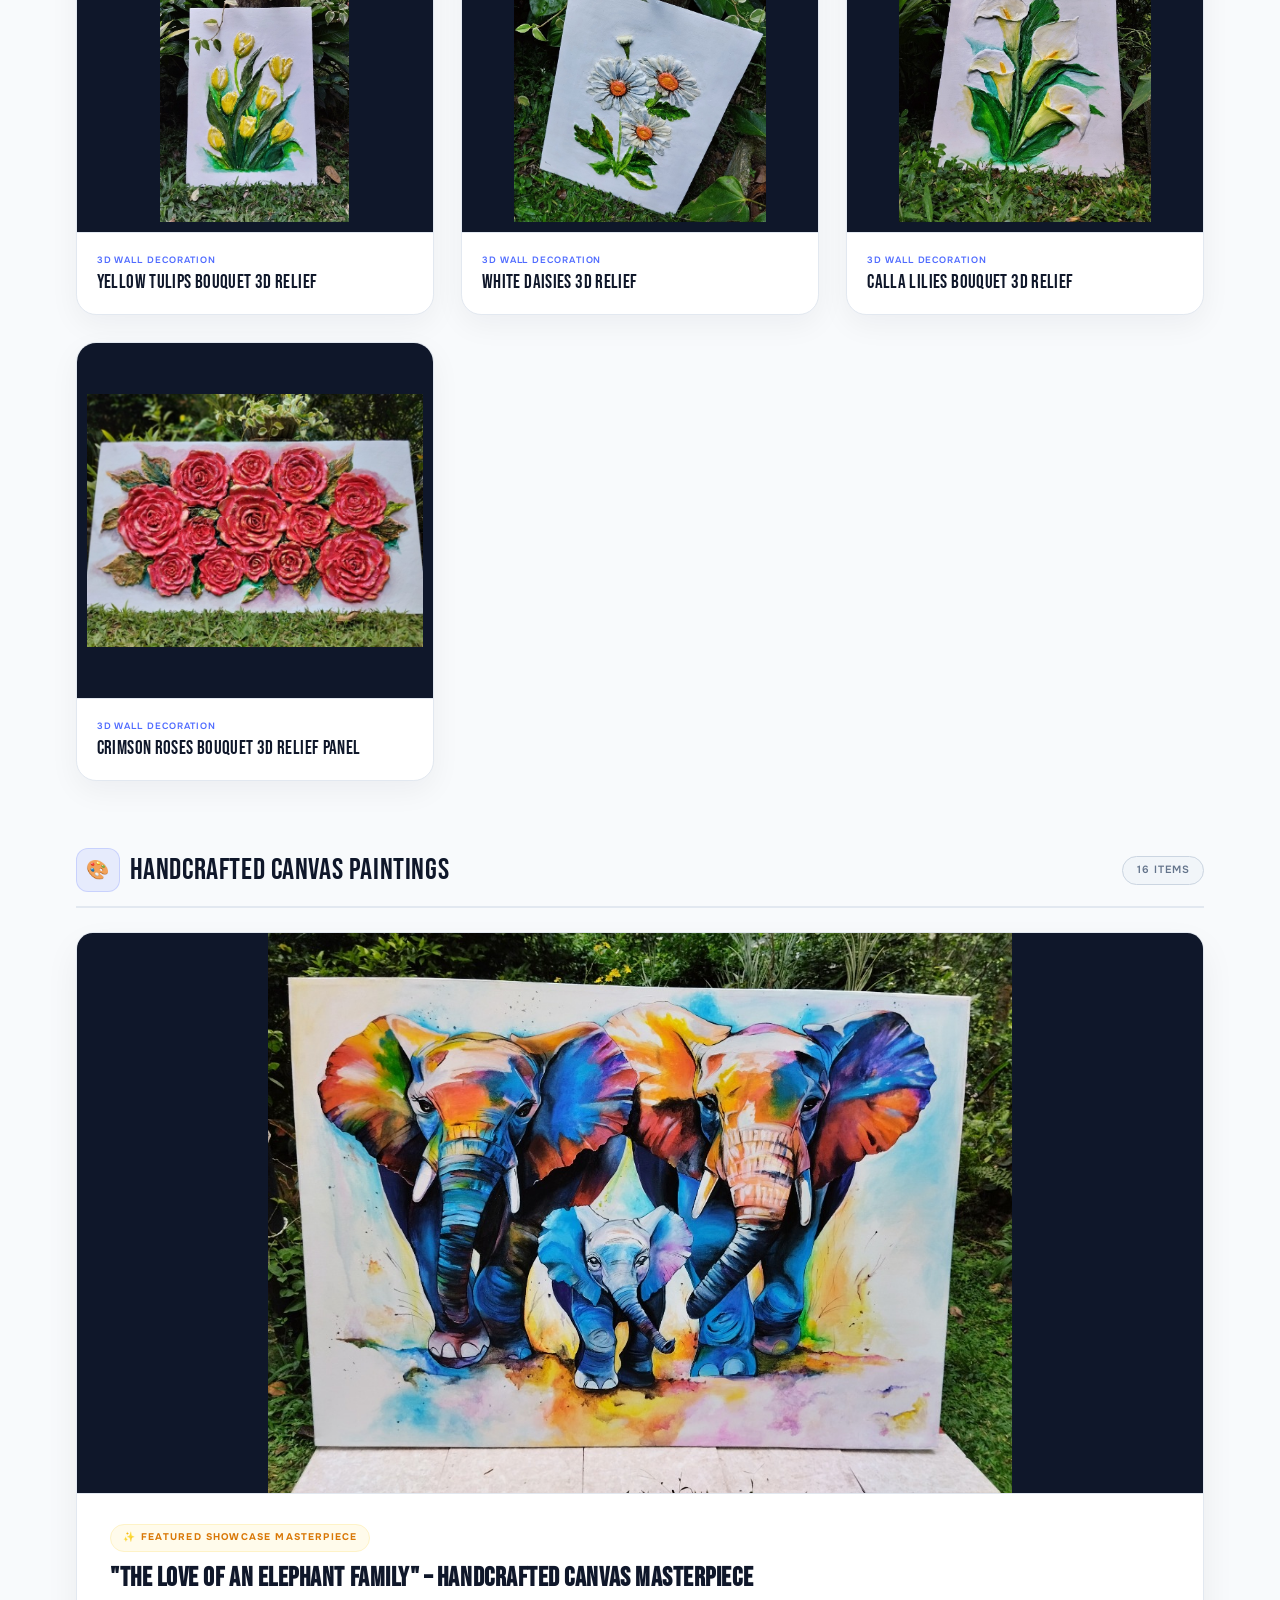
==== commit b59cf02d: "Fix scroll hijacking above gallery and replace scrollIntoView with direct container scroll to enable" ====
--- a/index.html
+++ b/index.html
@@ -10,7 +10,7 @@
     <link rel="preconnect" href="https://fonts.gstatic.com" crossorigin>
     <link href="https://fonts.googleapis.com/css2?family=Bebas+Neue&family=Onest:wght@300;400;500;600;700&display=swap" rel="stylesheet">
     <!-- Main Stylesheet -->
-    <link rel="stylesheet" href="styles.css?v=42">
+    <link rel="stylesheet" href="styles.css?v=45">
 </head>
 <body>
 
@@ -459,6 +459,6 @@
     </div>
 
     <!-- Script File -->
-    <script src="app.js?v=42"></script>
+    <script src="app.js?v=45"></script>
 </body>
 </html>
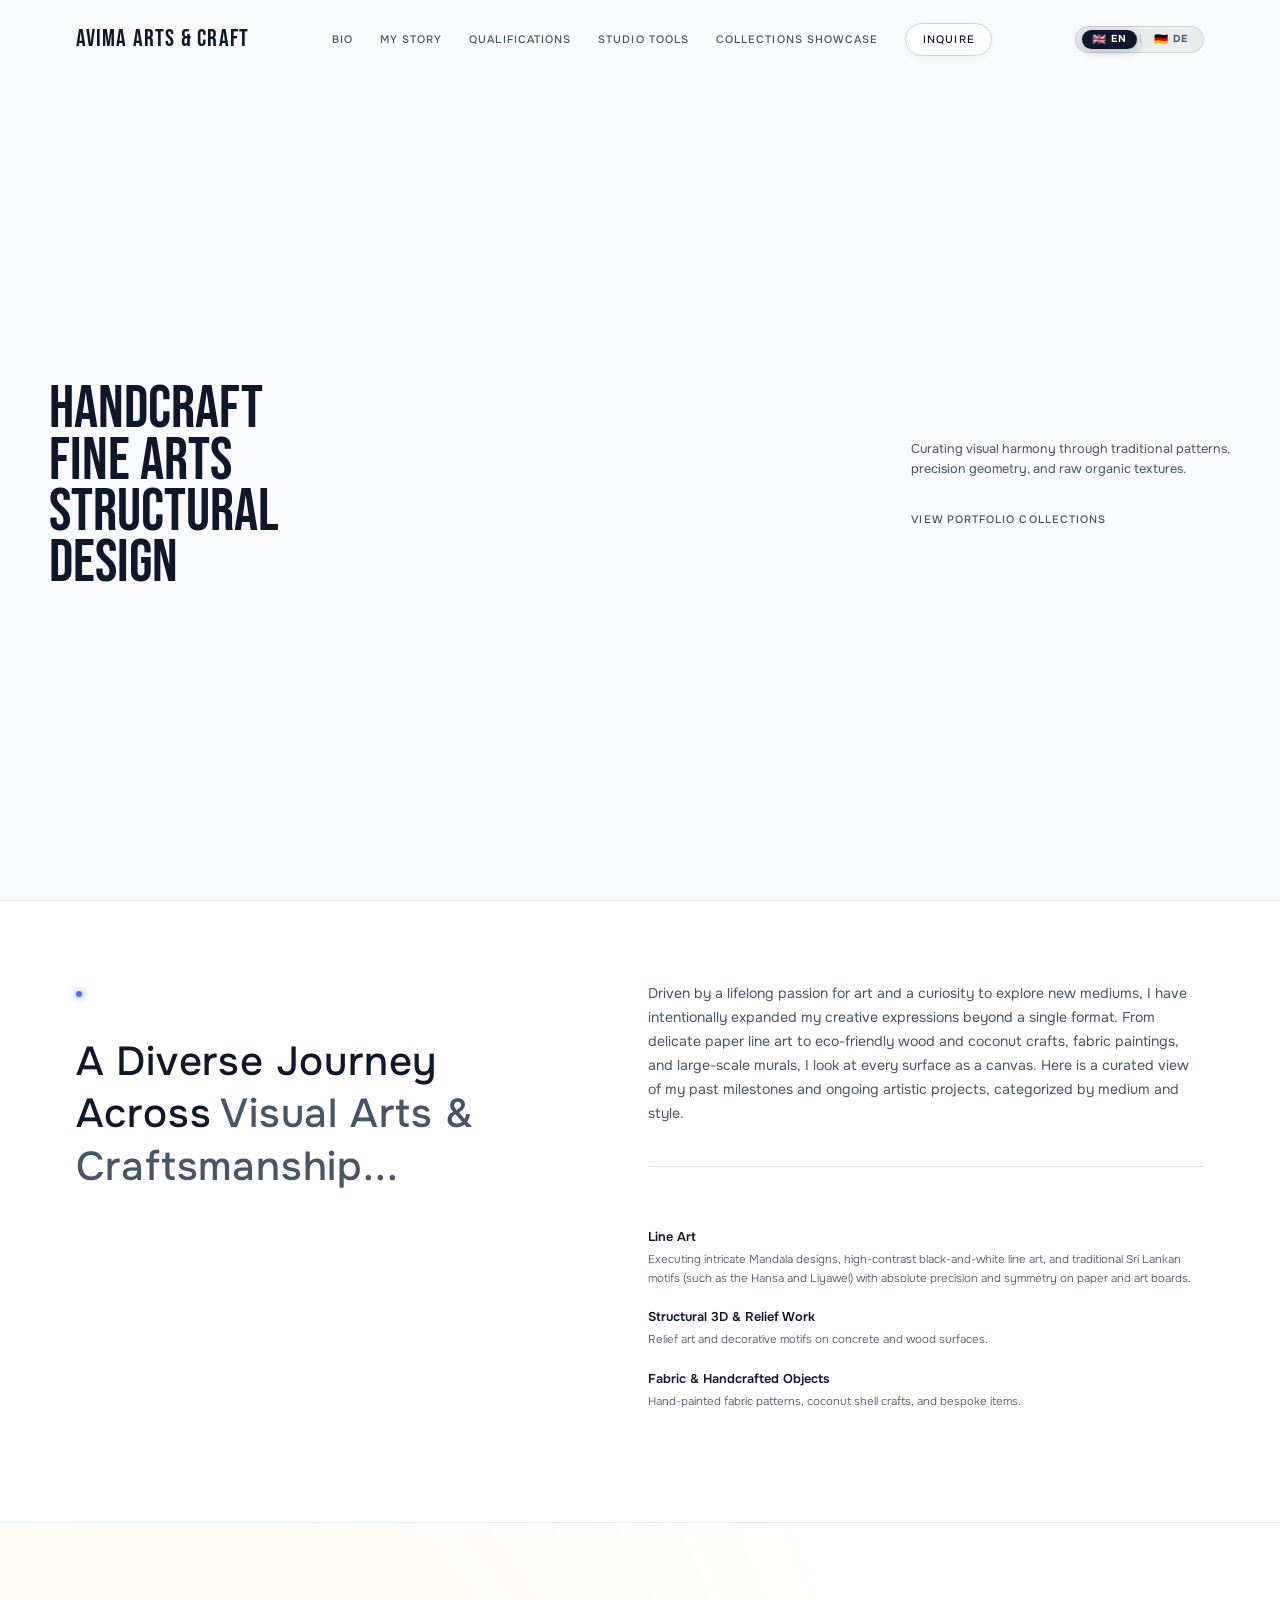
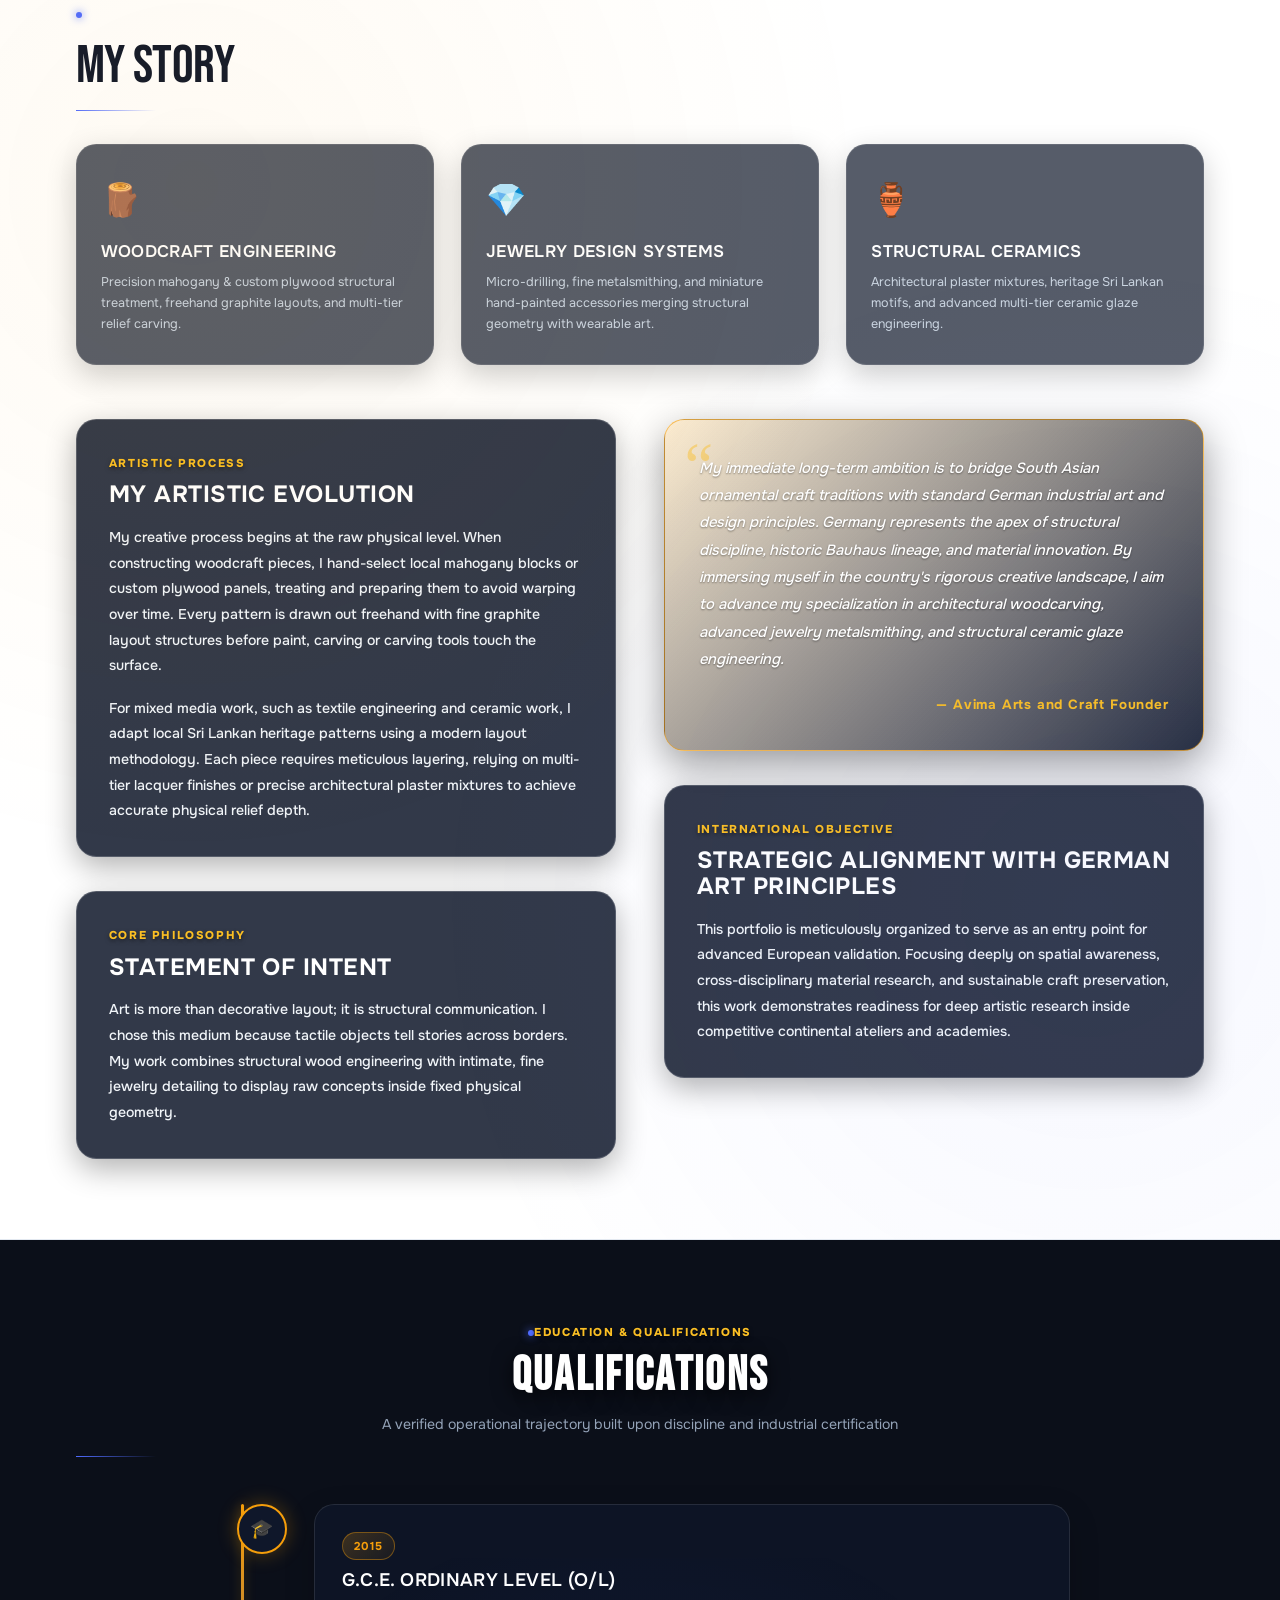
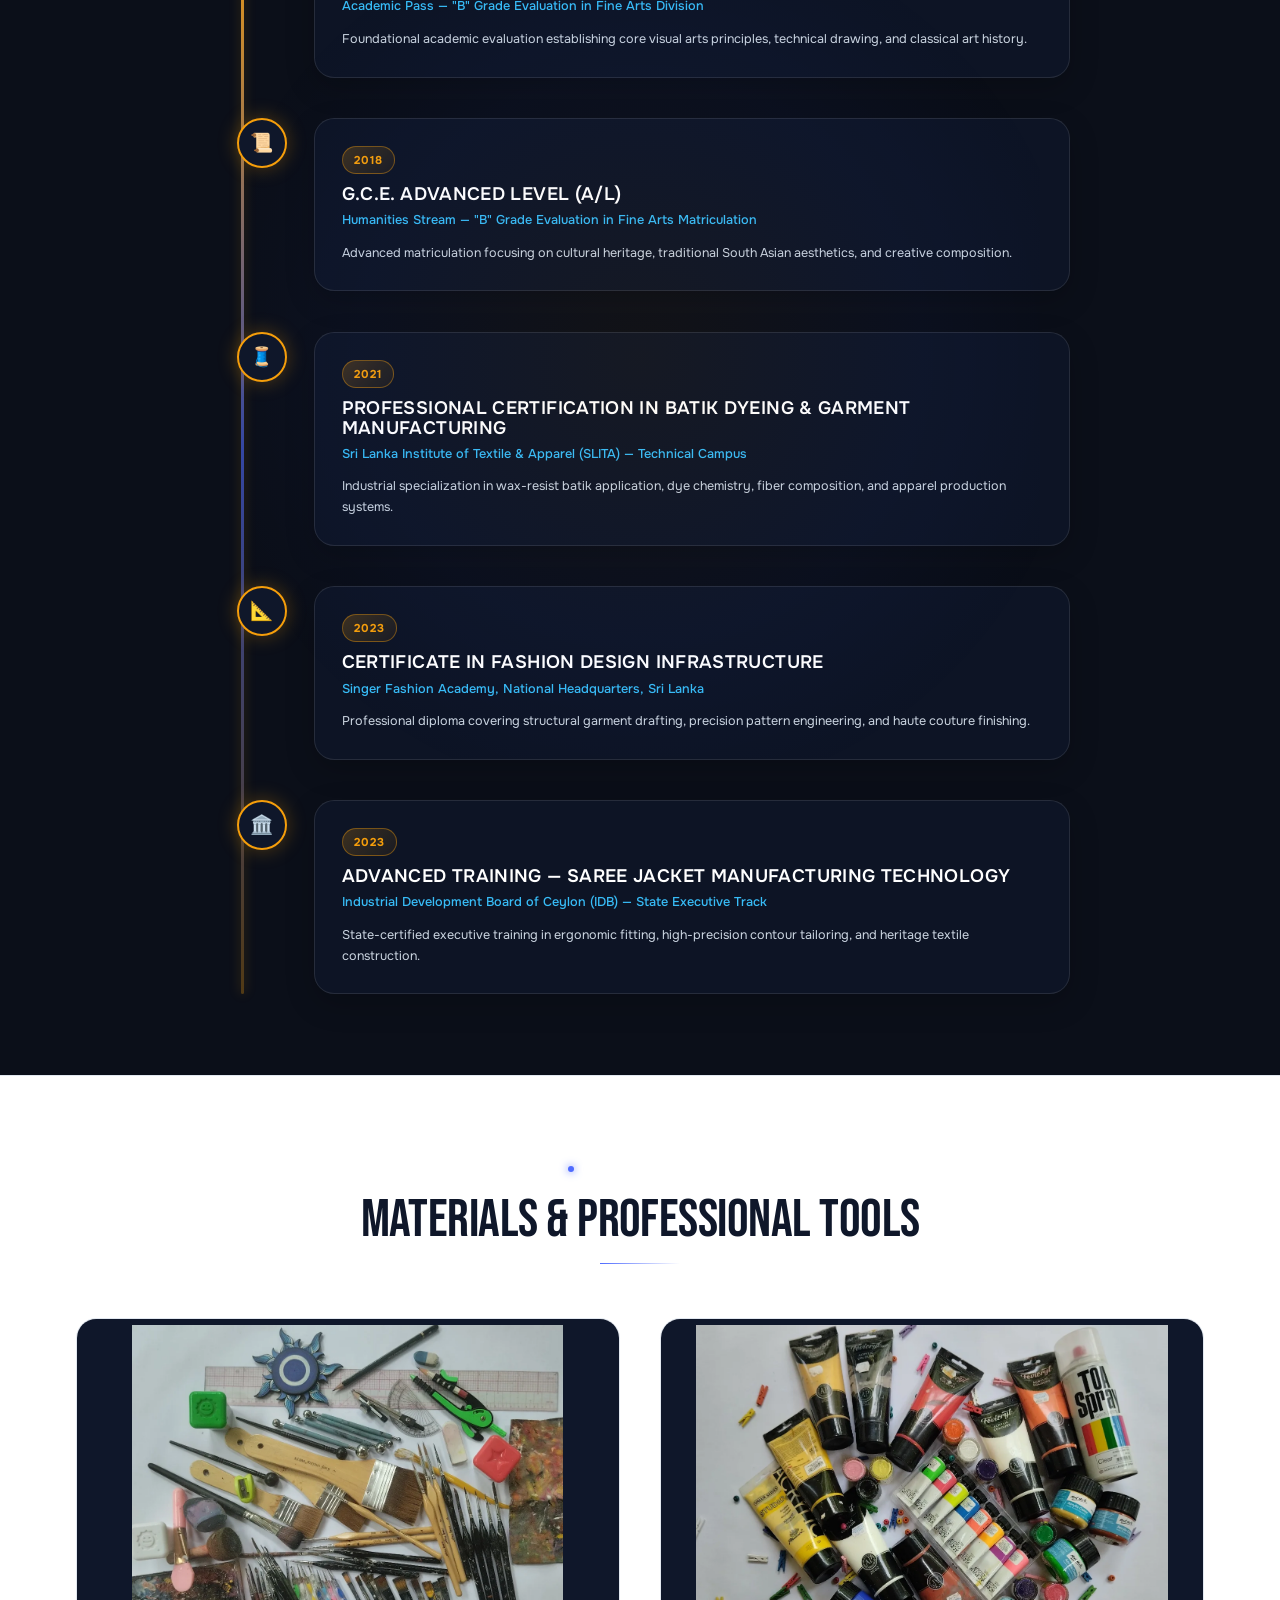
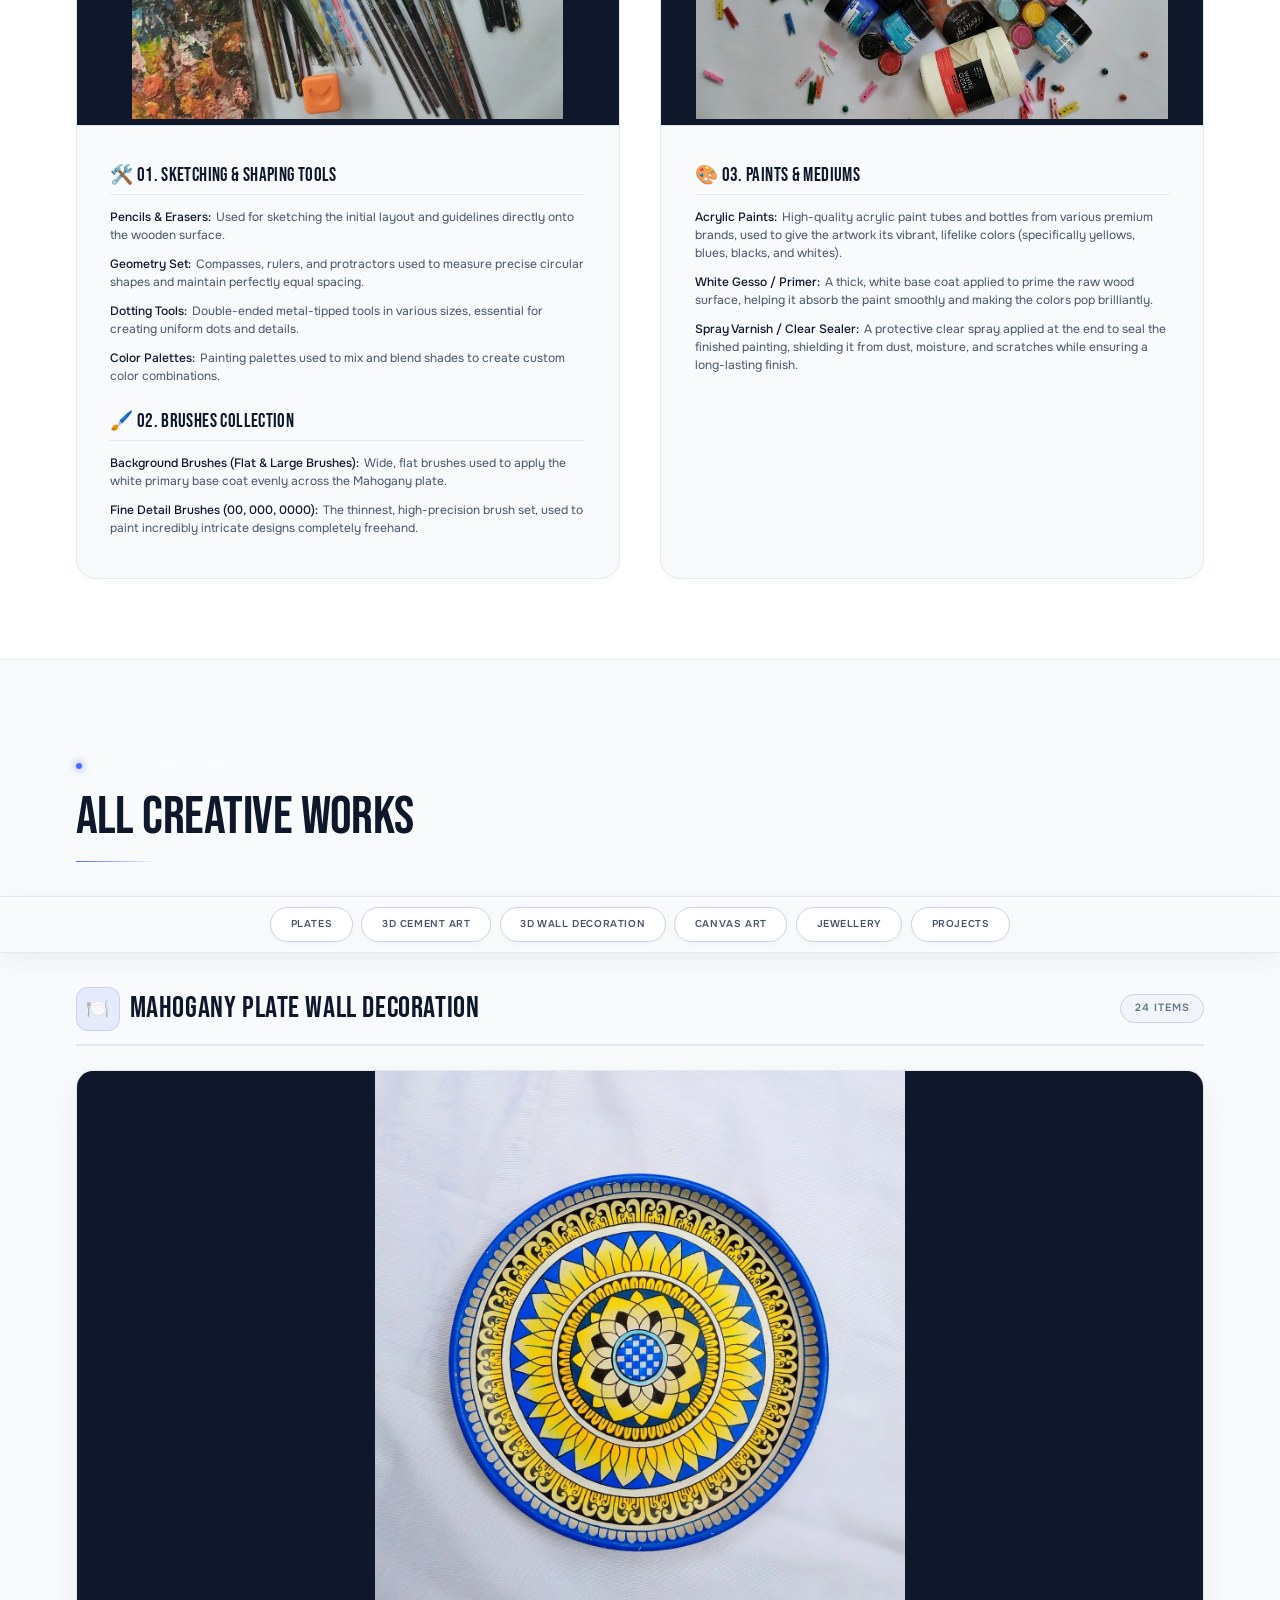
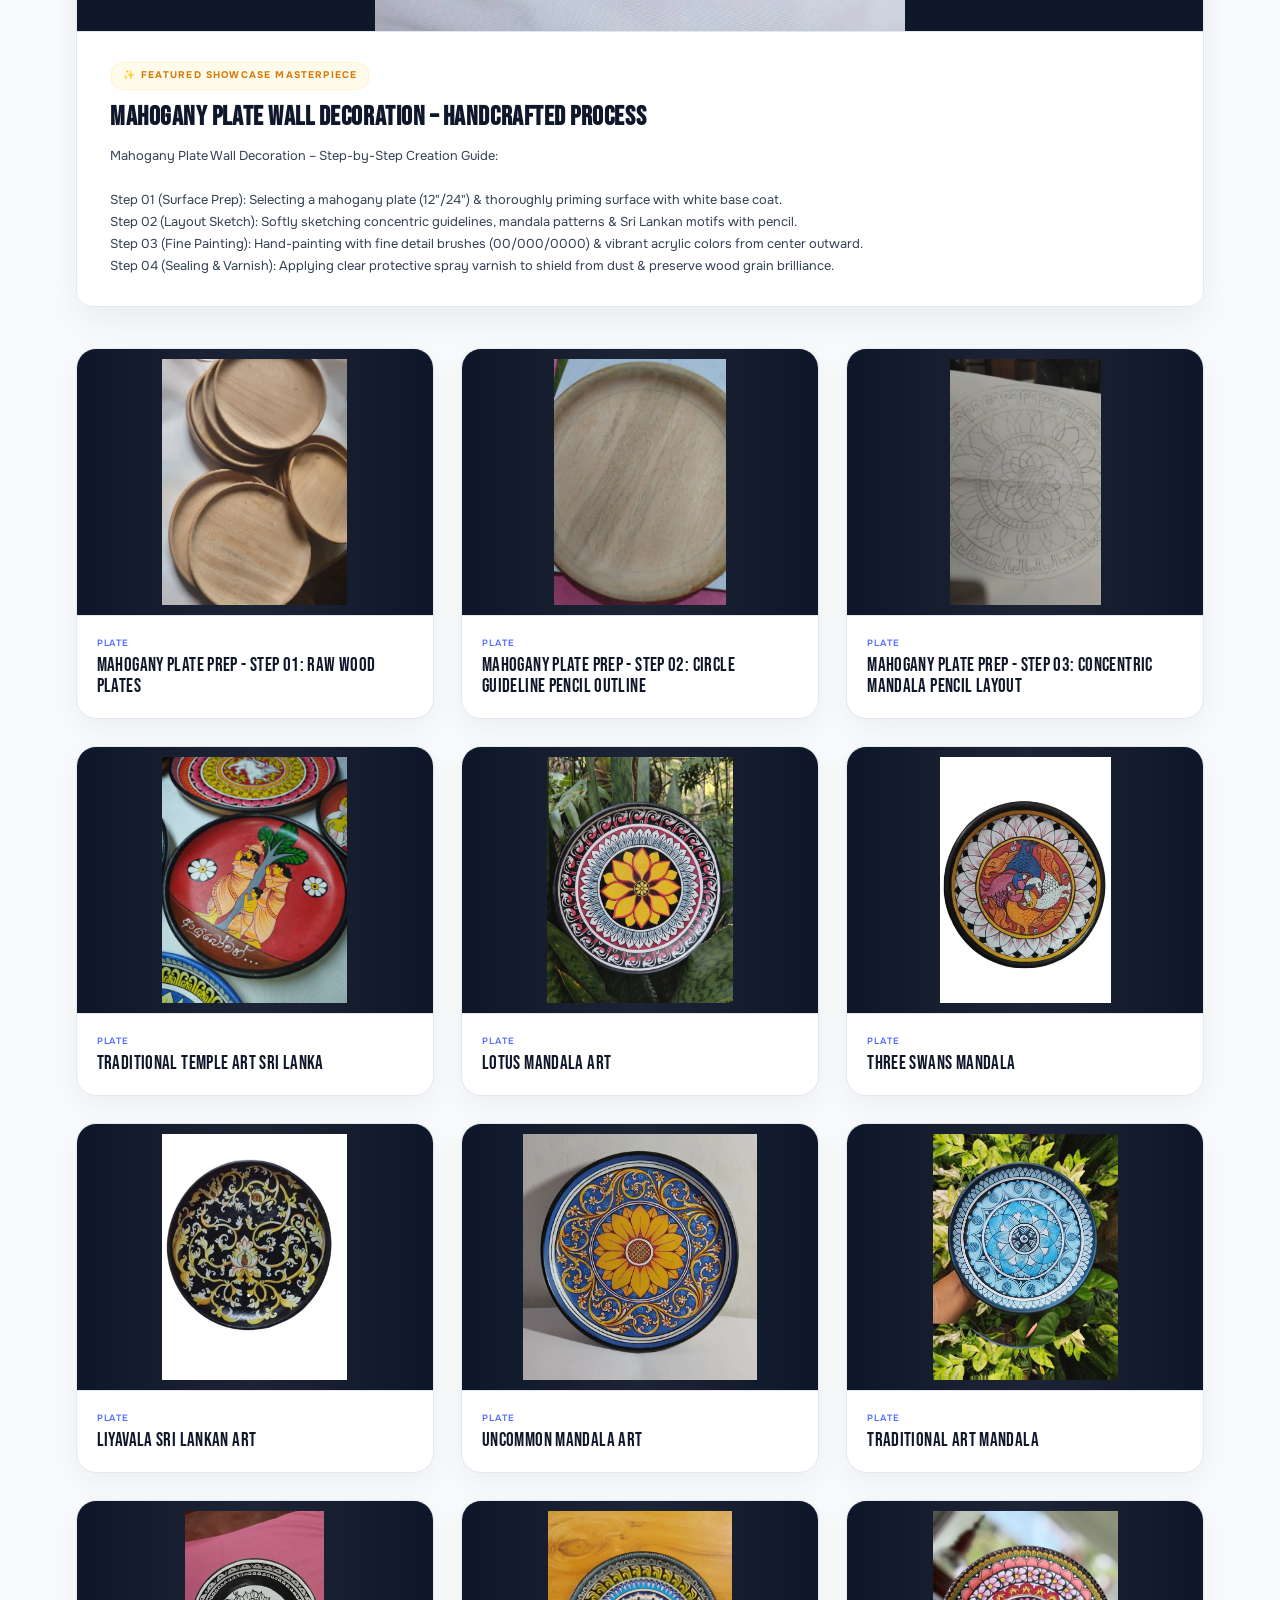
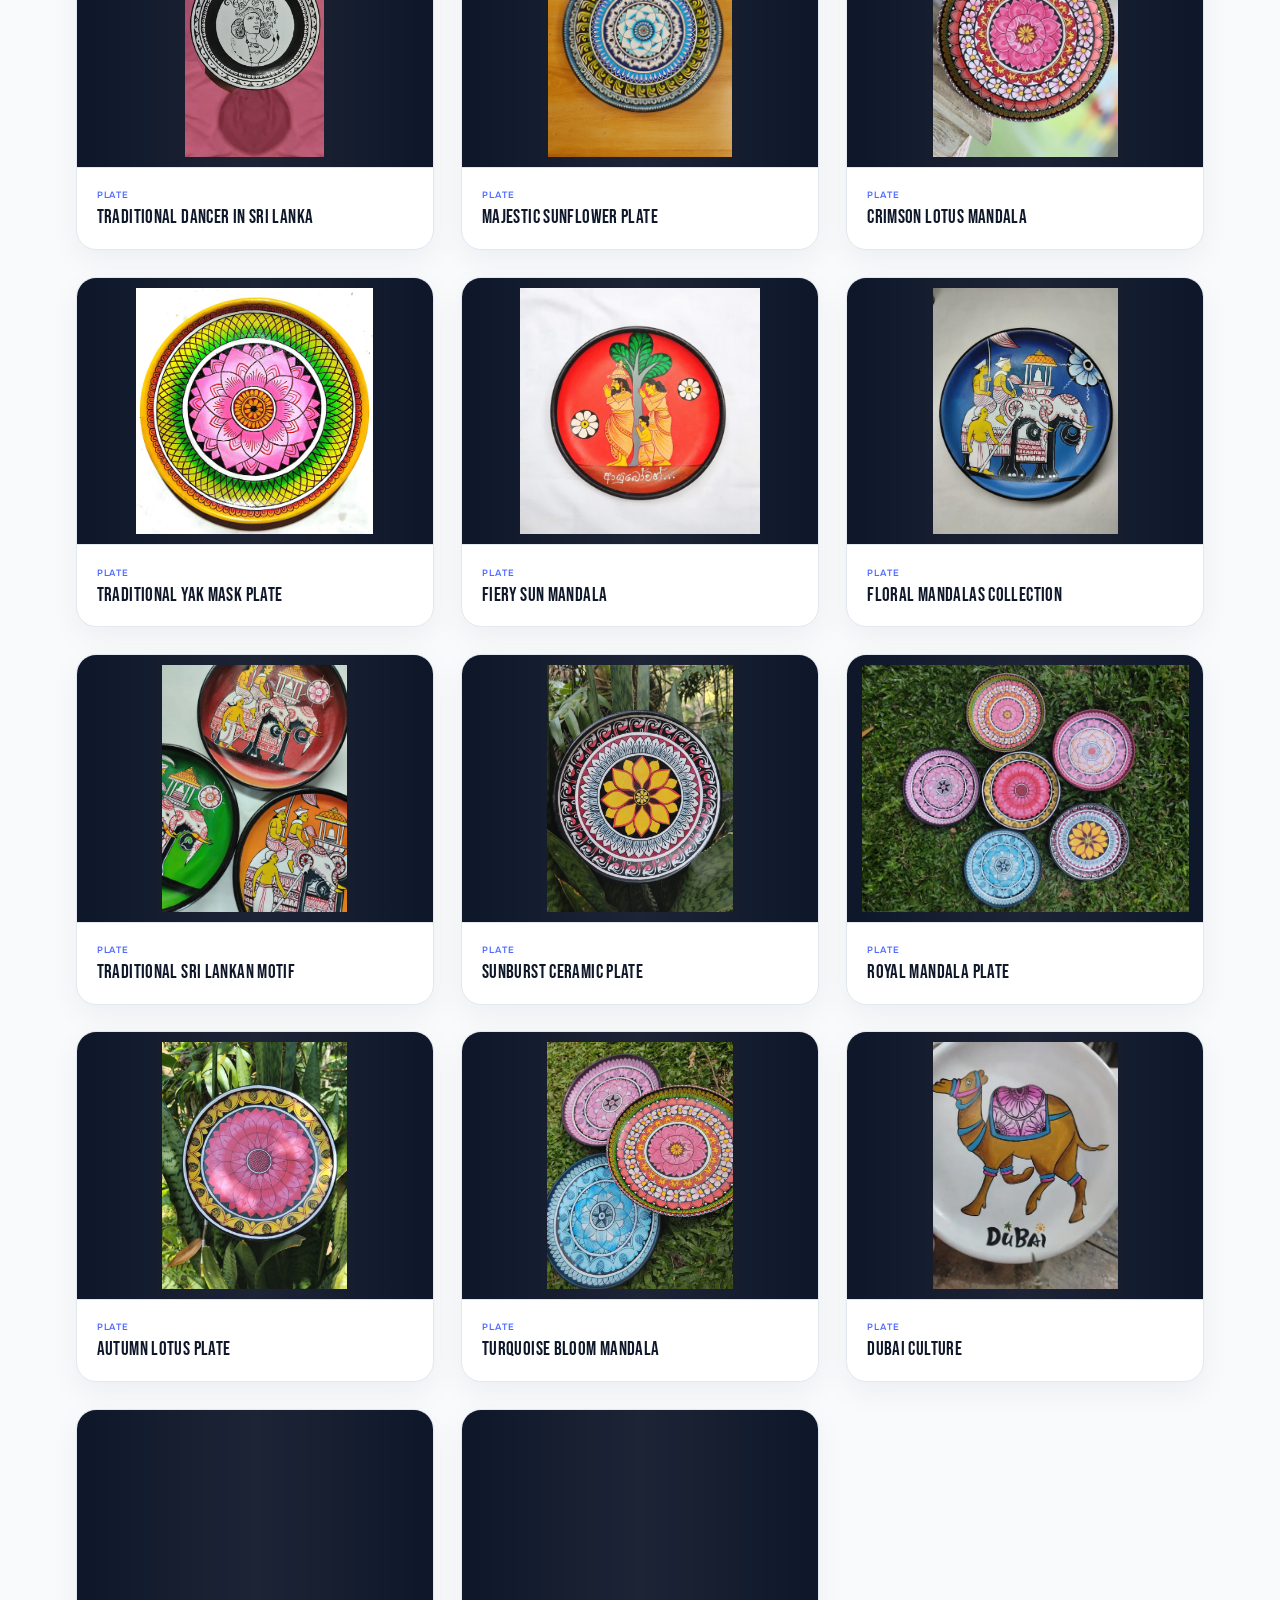
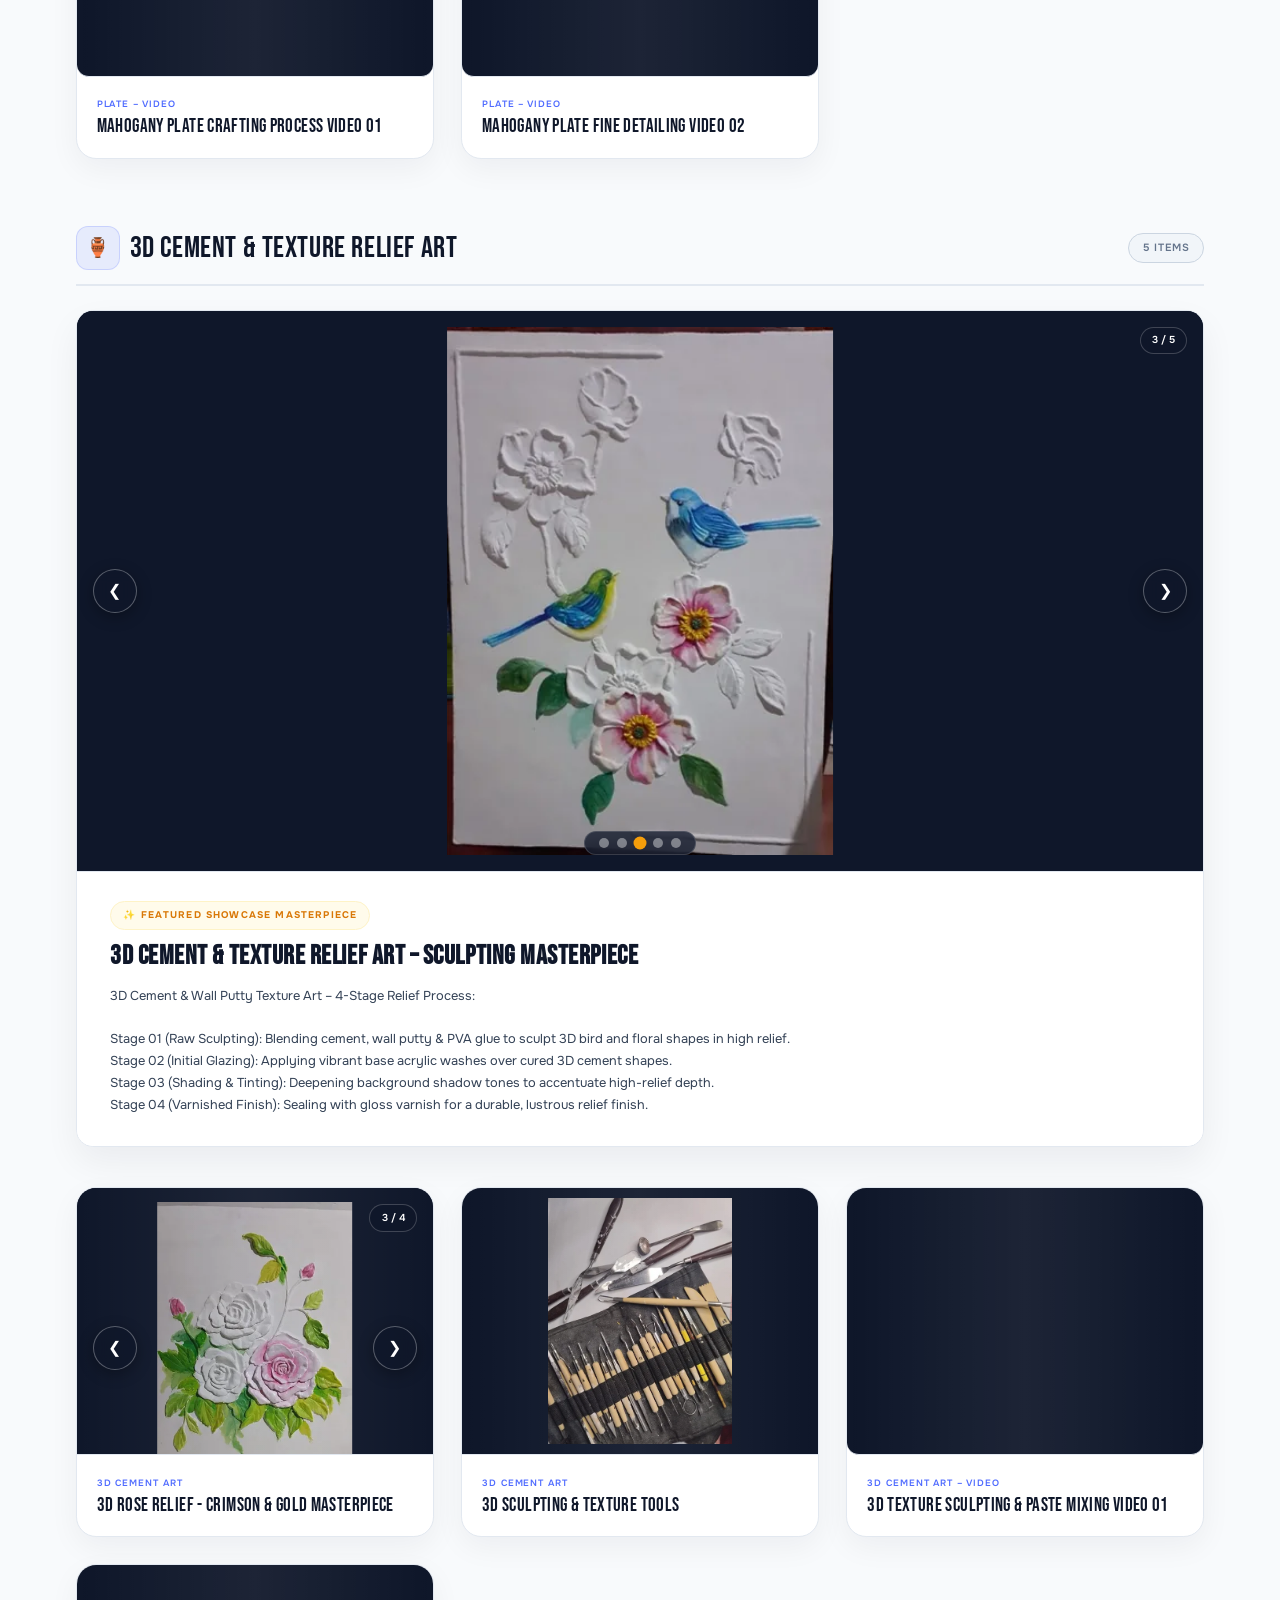
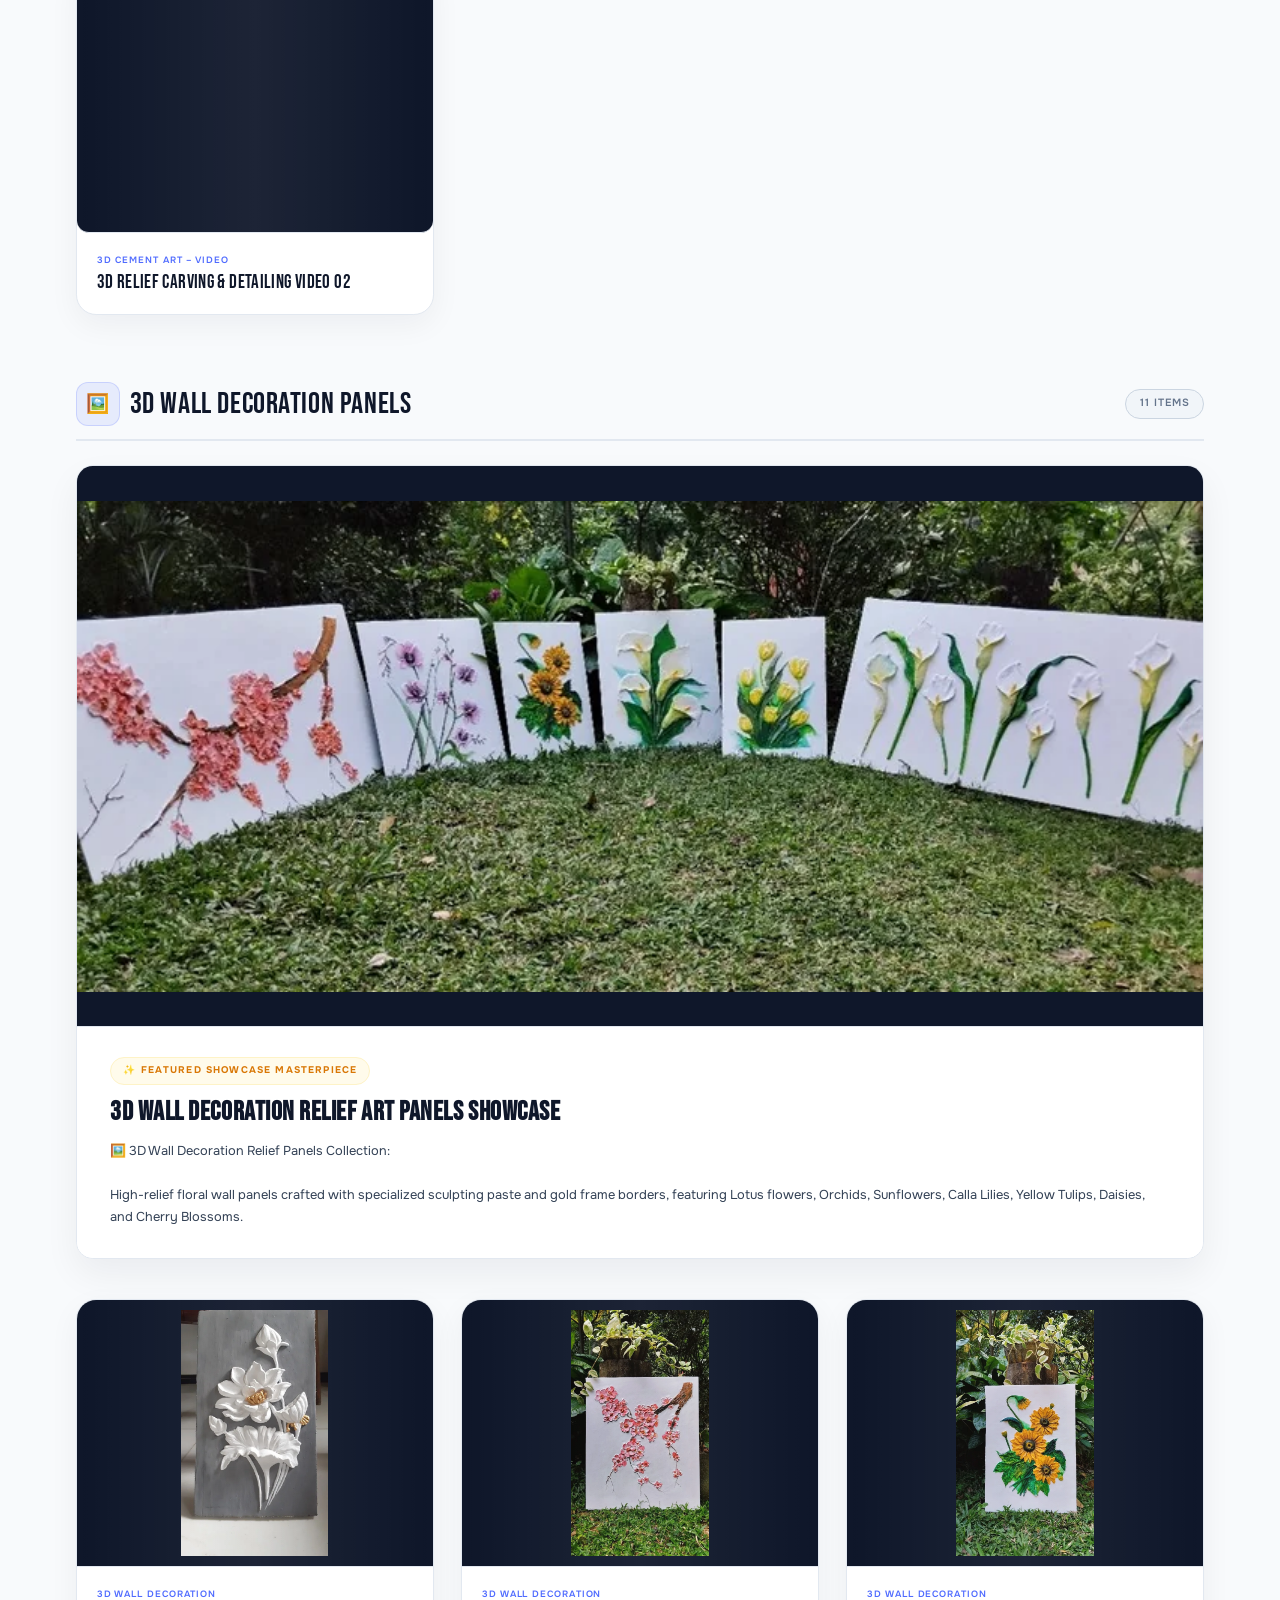
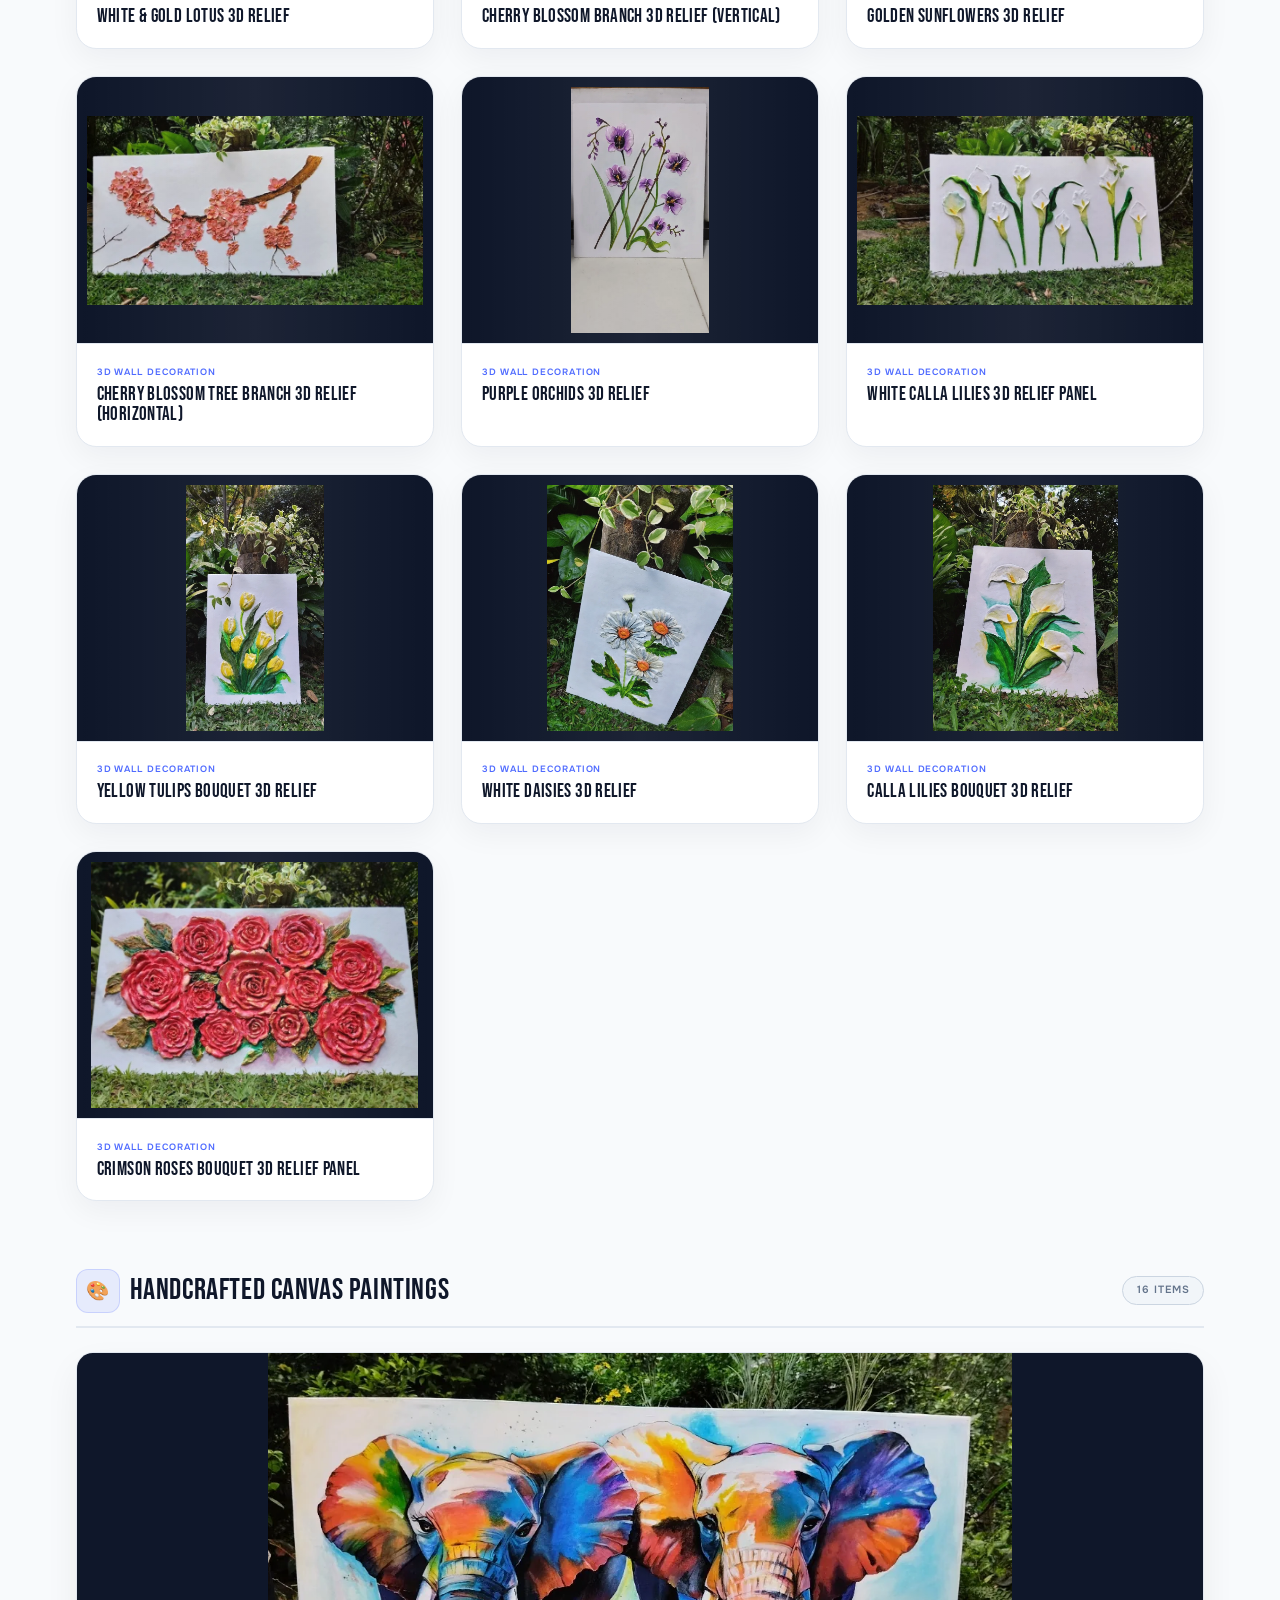
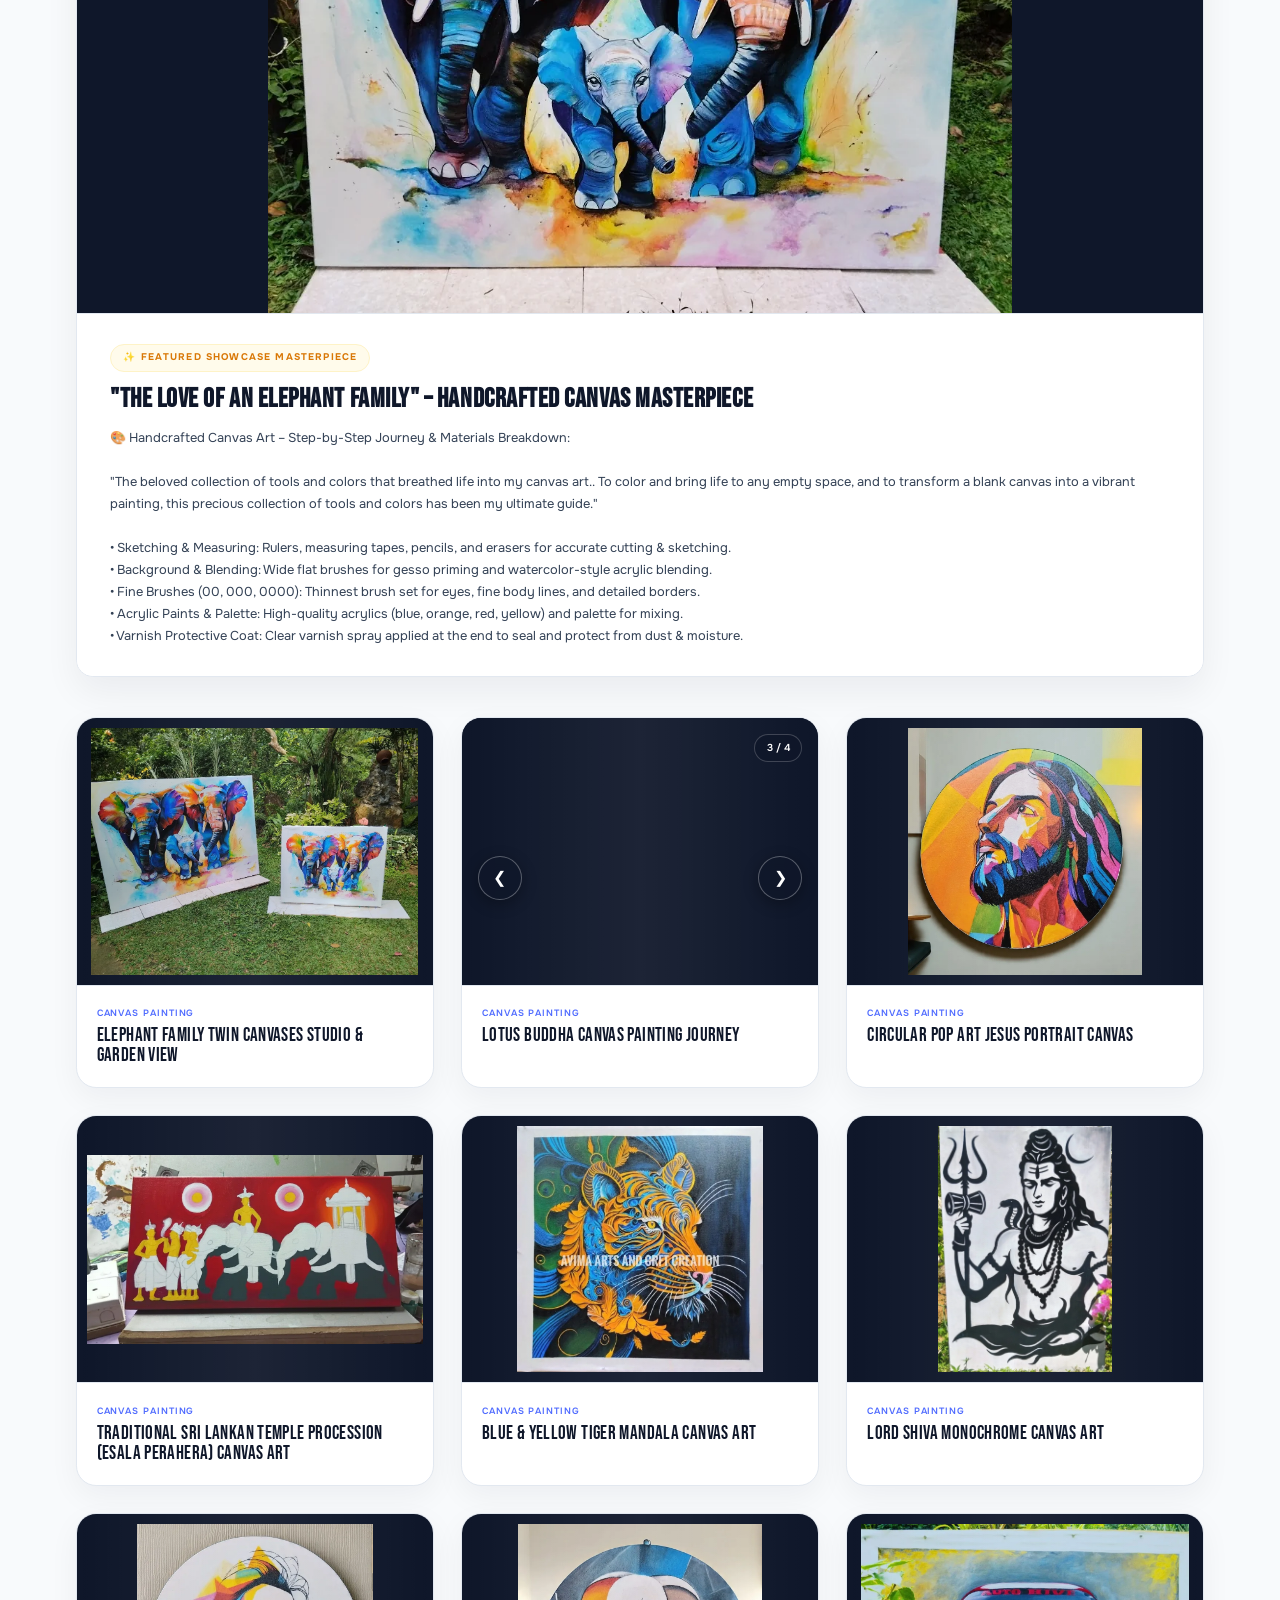
==== commit 86335102: "Comprehensive Website Performance Optimization: 137 WebP converted assets, Service Worker sw.js, ver" ====
--- a/index.html
+++ b/index.html
@@ -10,7 +10,7 @@
     <link rel="preconnect" href="https://fonts.gstatic.com" crossorigin>
     <link href="https://fonts.googleapis.com/css2?family=Bebas+Neue&family=Onest:wght@300;400;500;600;700&display=swap" rel="stylesheet">
     <!-- Main Stylesheet -->
-    <link rel="stylesheet" href="styles.css?v=45">
+    <link rel="stylesheet" href="styles.css?v=60">
 </head>
 <body>
 
@@ -293,7 +293,7 @@
                     <!-- Column 1: Sketching & Brushes -->
                     <div class="tool-showcase-card">
                         <div class="tool-image-wrapper">
-                            <img src="assets/mahogany/mahogany_tools.jpg" alt="Sketching tools, compasses, rulers, and fine-detail brushes collection">
+                            <img src="assets/mahogany/mahogany_tools.webp" alt="Sketching tools, compasses, rulers, and fine-detail brushes collection">
                         </div>
                         <div class="tool-details-content">
                             <div class="tool-subcat">
@@ -314,7 +314,7 @@
                     <!-- Column 2: Paints & Mediums -->
                     <div class="tool-showcase-card">
                         <div class="tool-image-wrapper">
-                            <img src="assets/mahogany/mahogany_paints.jpg" alt="Acrylic paints tubes, white gesso primer, and TOA spray varnish clear sealer">
+                            <img src="assets/mahogany/mahogany_paints.webp" alt="Acrylic paints tubes, white gesso primer, and TOA spray varnish clear sealer">
                         </div>
                         <div class="tool-details-content">
                             <div class="tool-subcat">
@@ -459,6 +459,6 @@
     </div>
 
     <!-- Script File -->
-    <script src="app.js?v=45"></script>
+    <script src="app.js?v=60"></script>
 </body>
 </html>
--- a/styles.css
+++ b/styles.css
@@ -341,8 +341,10 @@
     position: relative;
 }
 
-.nav-link:hover {
-    color: var(--foreground);
+.nav-link:hover,
+.nav-link.active {
+    color: var(--accent) !important;
+    font-weight: 700;
 }
 
 .nav-link::after {
@@ -358,8 +360,9 @@
     transition: transform 0.4s cubic-bezier(0.2, 0.8, 0.2, 1);
 }
 
-.nav-link:hover::after {
-    transform: scaleX(1);
+.nav-link:hover::after,
+.nav-link.active::after {
+    transform: scaleX(1) !important;
     transform-origin: left;
 }
 
@@ -2463,3 +2466,47 @@
         padding: 1.4rem;
     }
 }
+
+/* ==========================================================================
+   High-Performance Skeleton Shimmer & Progressive Image Loading (CLS Prevention)
+   ========================================================================== */
+.portfolio-img-container,
+.featured-hero-media,
+.tool-image-wrapper,
+.case-study-showcase-wrapper {
+    background-color: #0f172a;
+    position: relative;
+    overflow: hidden;
+    aspect-ratio: 4 / 3;
+}
+
+.portfolio-img-container::before {
+    content: '';
+    position: absolute;
+    inset: 0;
+    background: linear-gradient(90deg, rgba(255,255,255,0) 0%, rgba(255,255,255,0.06) 50%, rgba(255,255,255,0) 100%);
+    animation: shimmerPlaceholder 1.8s infinite;
+    pointer-events: none;
+    z-index: 1;
+}
+
+@keyframes shimmerPlaceholder {
+    0% { transform: translateX(-100%); }
+    100% { transform: translateX(100%); }
+}
+
+.portfolio-img,
+.case-study-showcase-img,
+.tool-image-wrapper img,
+img.lazy-load-img {
+    opacity: 0;
+    transition: opacity 0.4s ease-in-out, transform 0.6s cubic-bezier(0.2, 0.8, 0.2, 1);
+}
+
+.portfolio-img.loaded,
+.case-study-showcase-img.loaded,
+.tool-image-wrapper img.loaded,
+img.loaded {
+    opacity: 1 !important;
+}
+
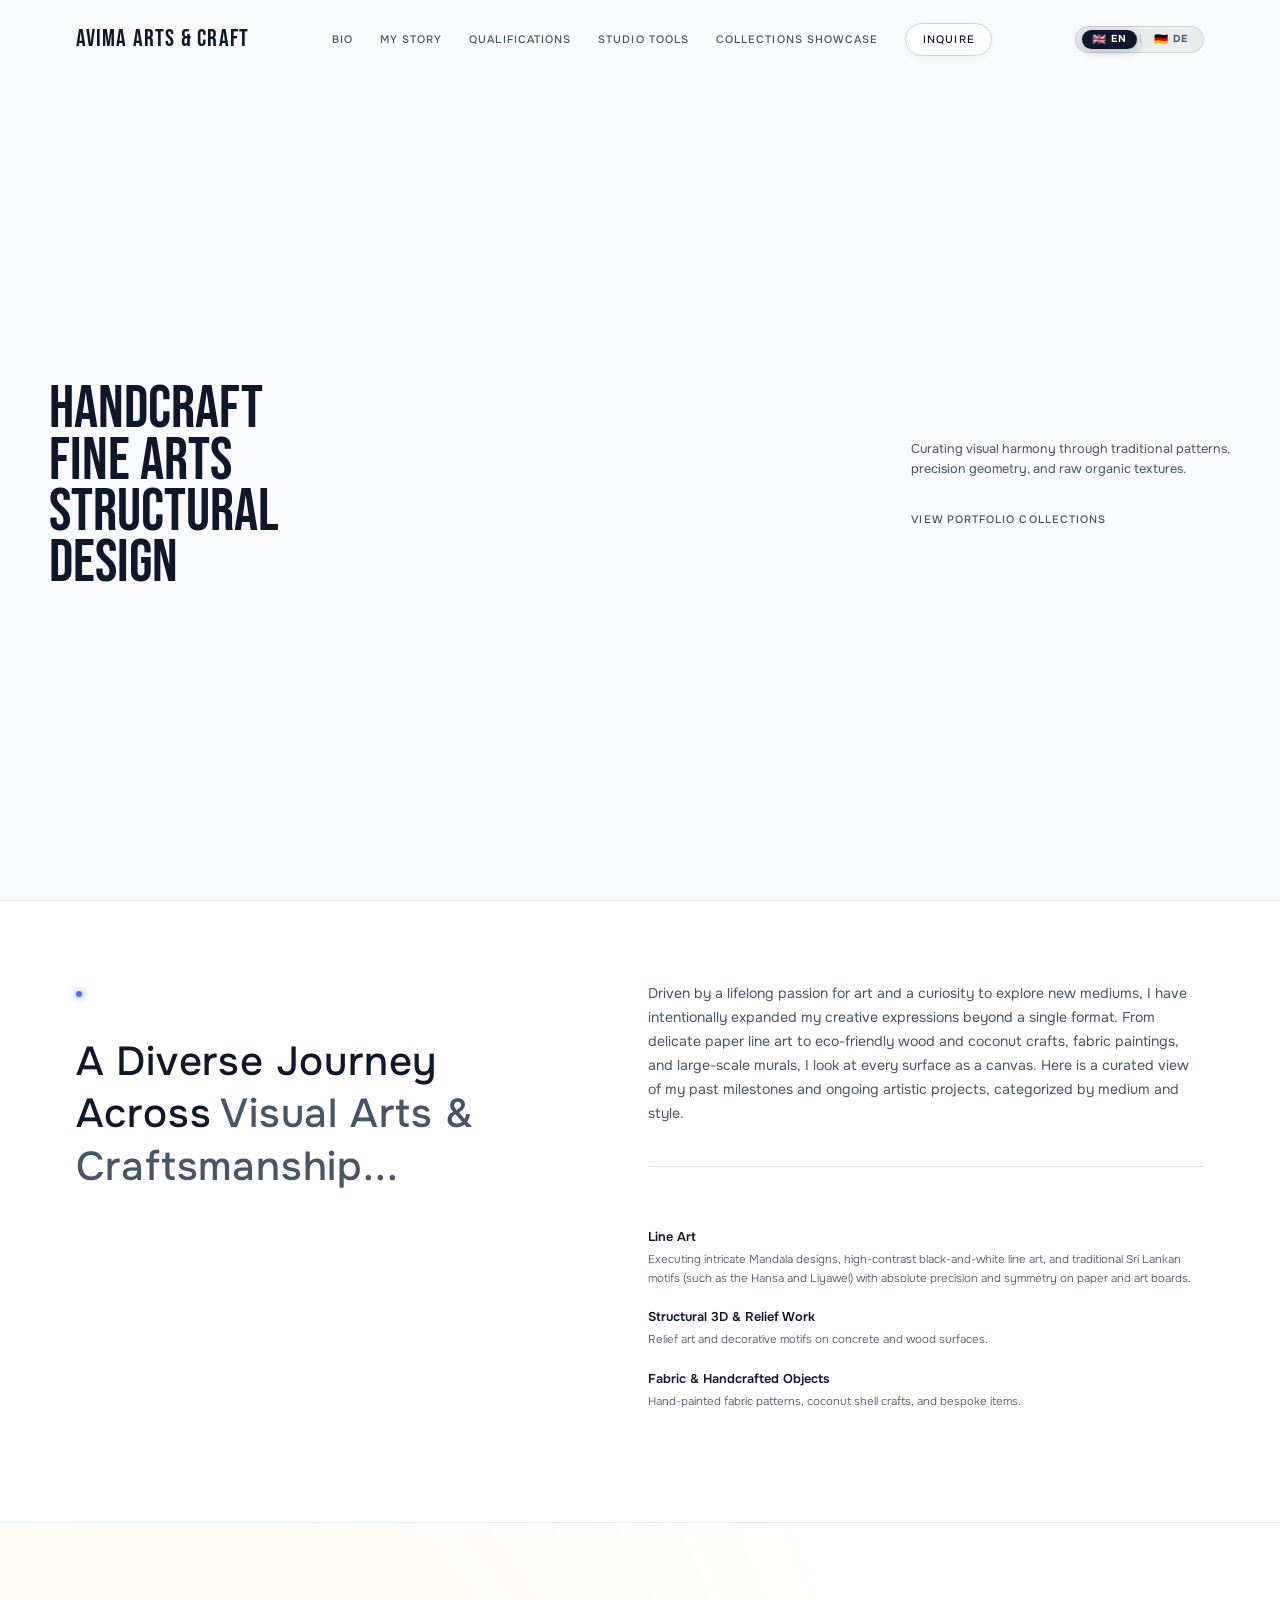
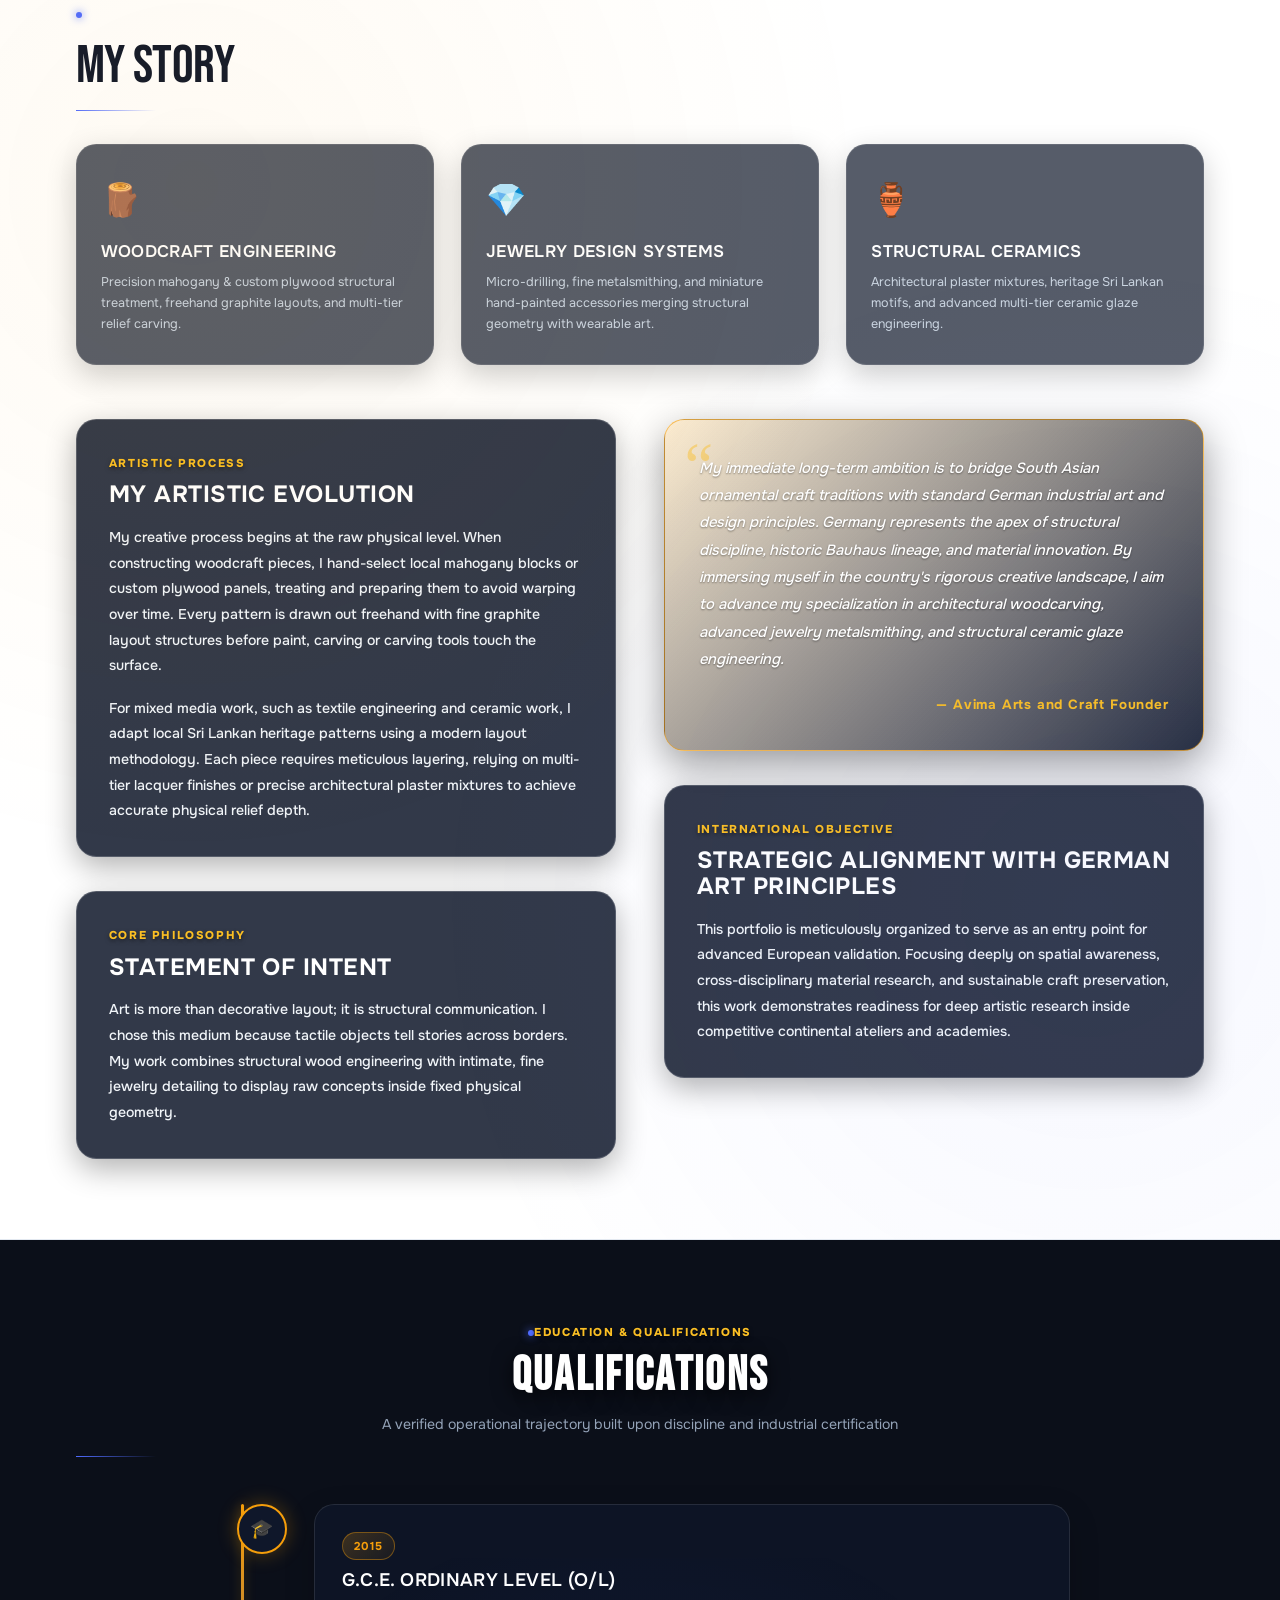
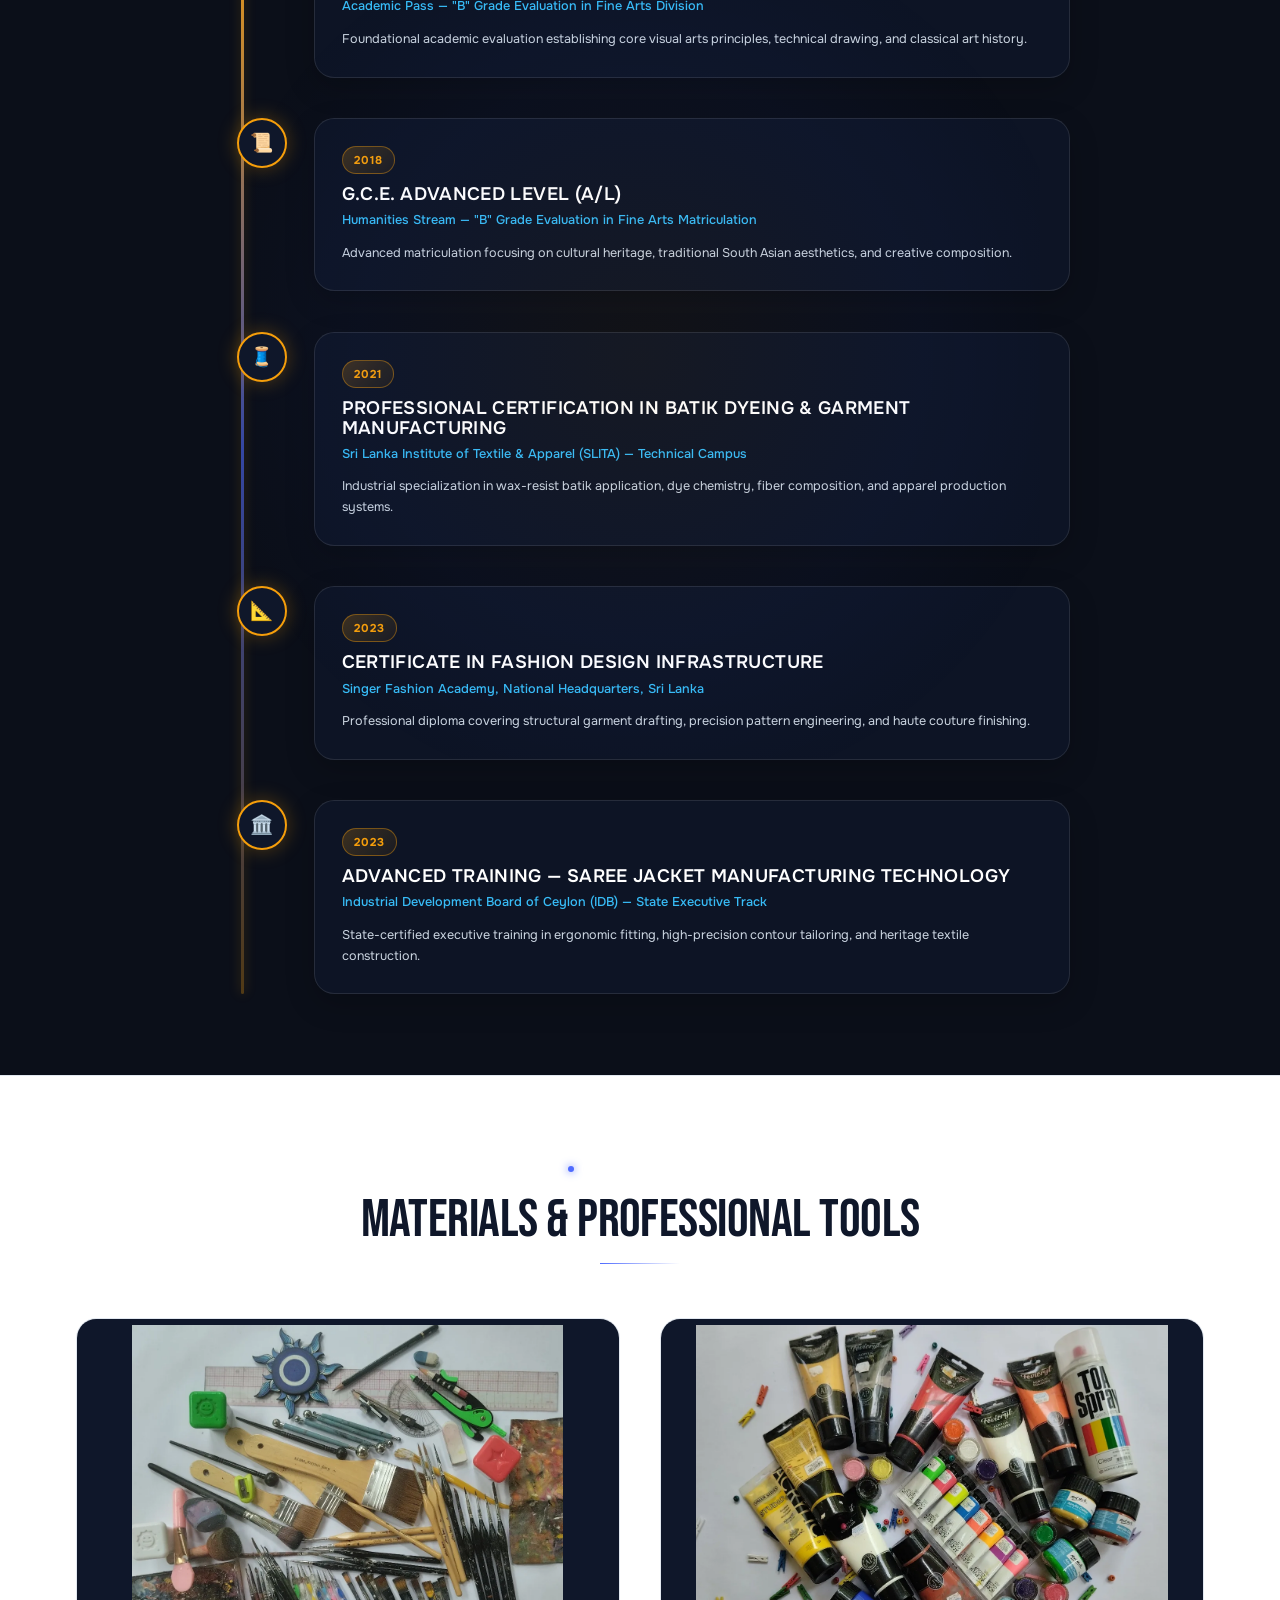
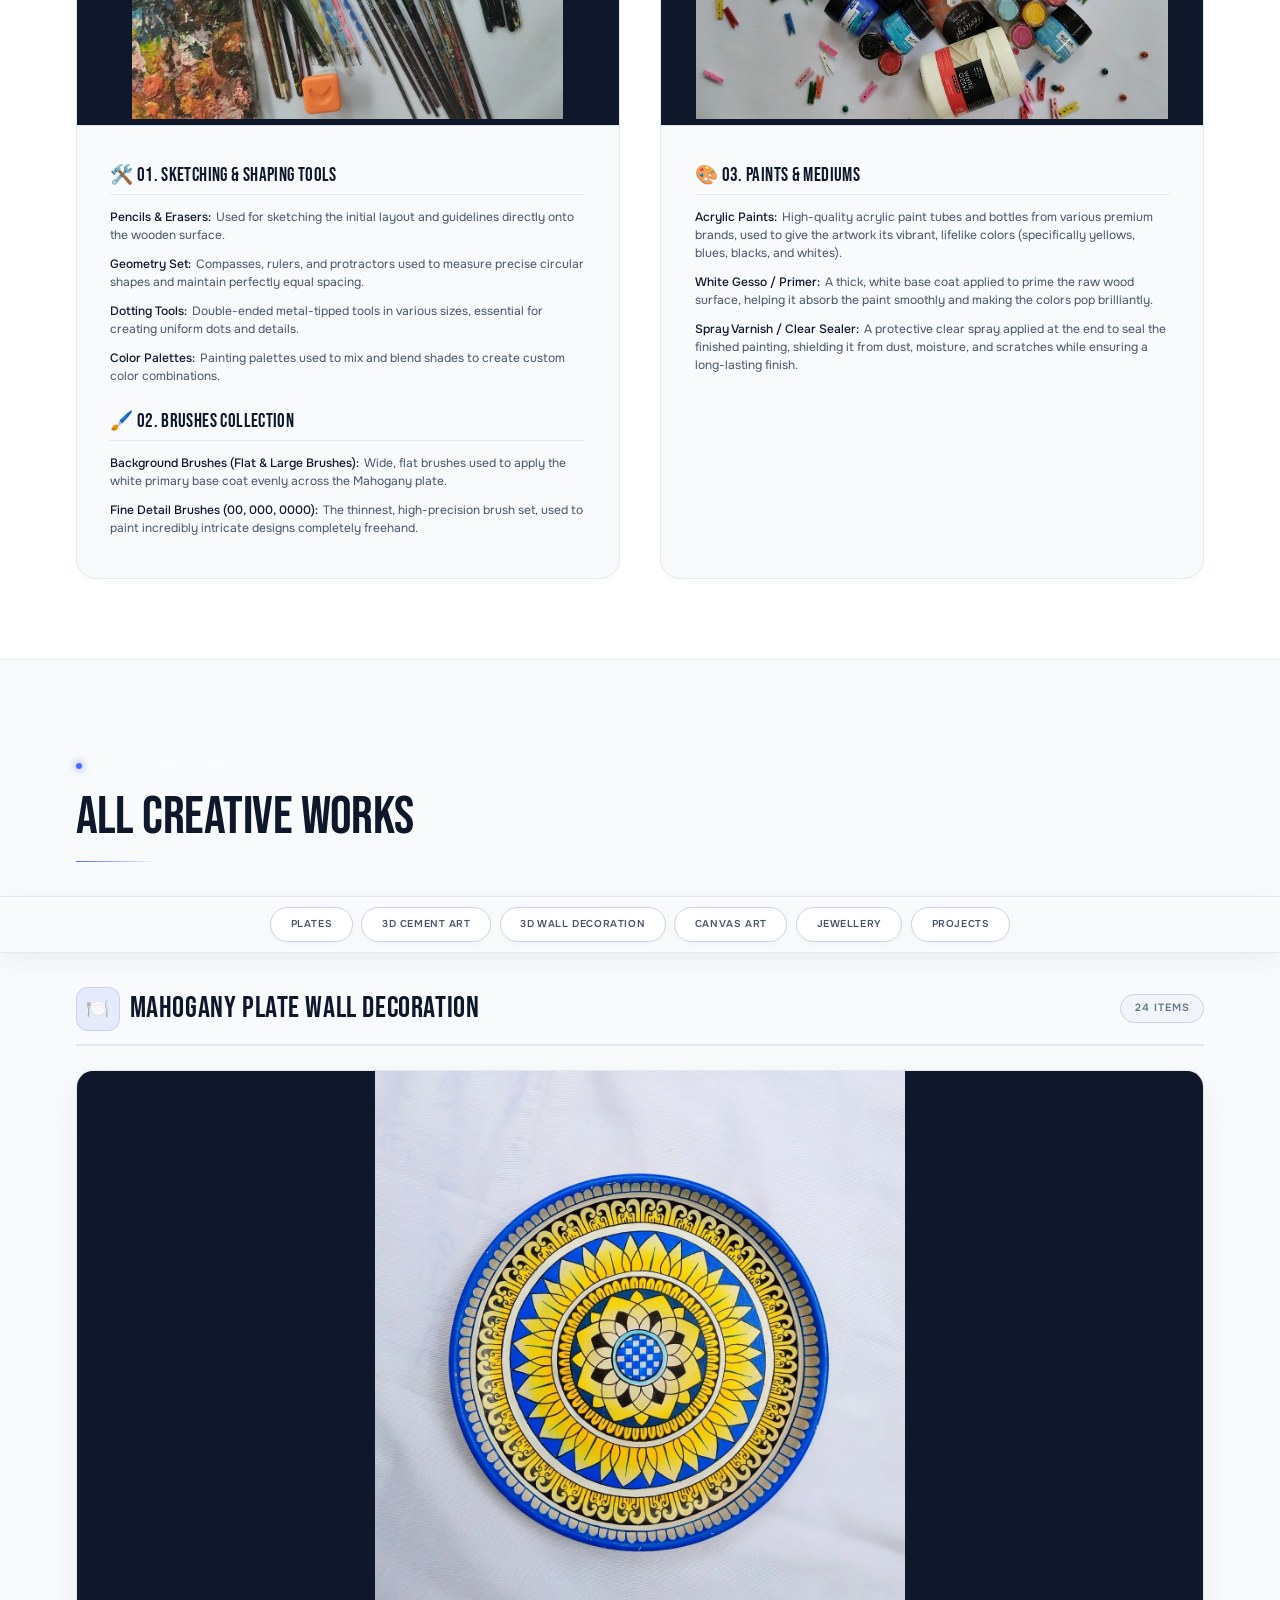
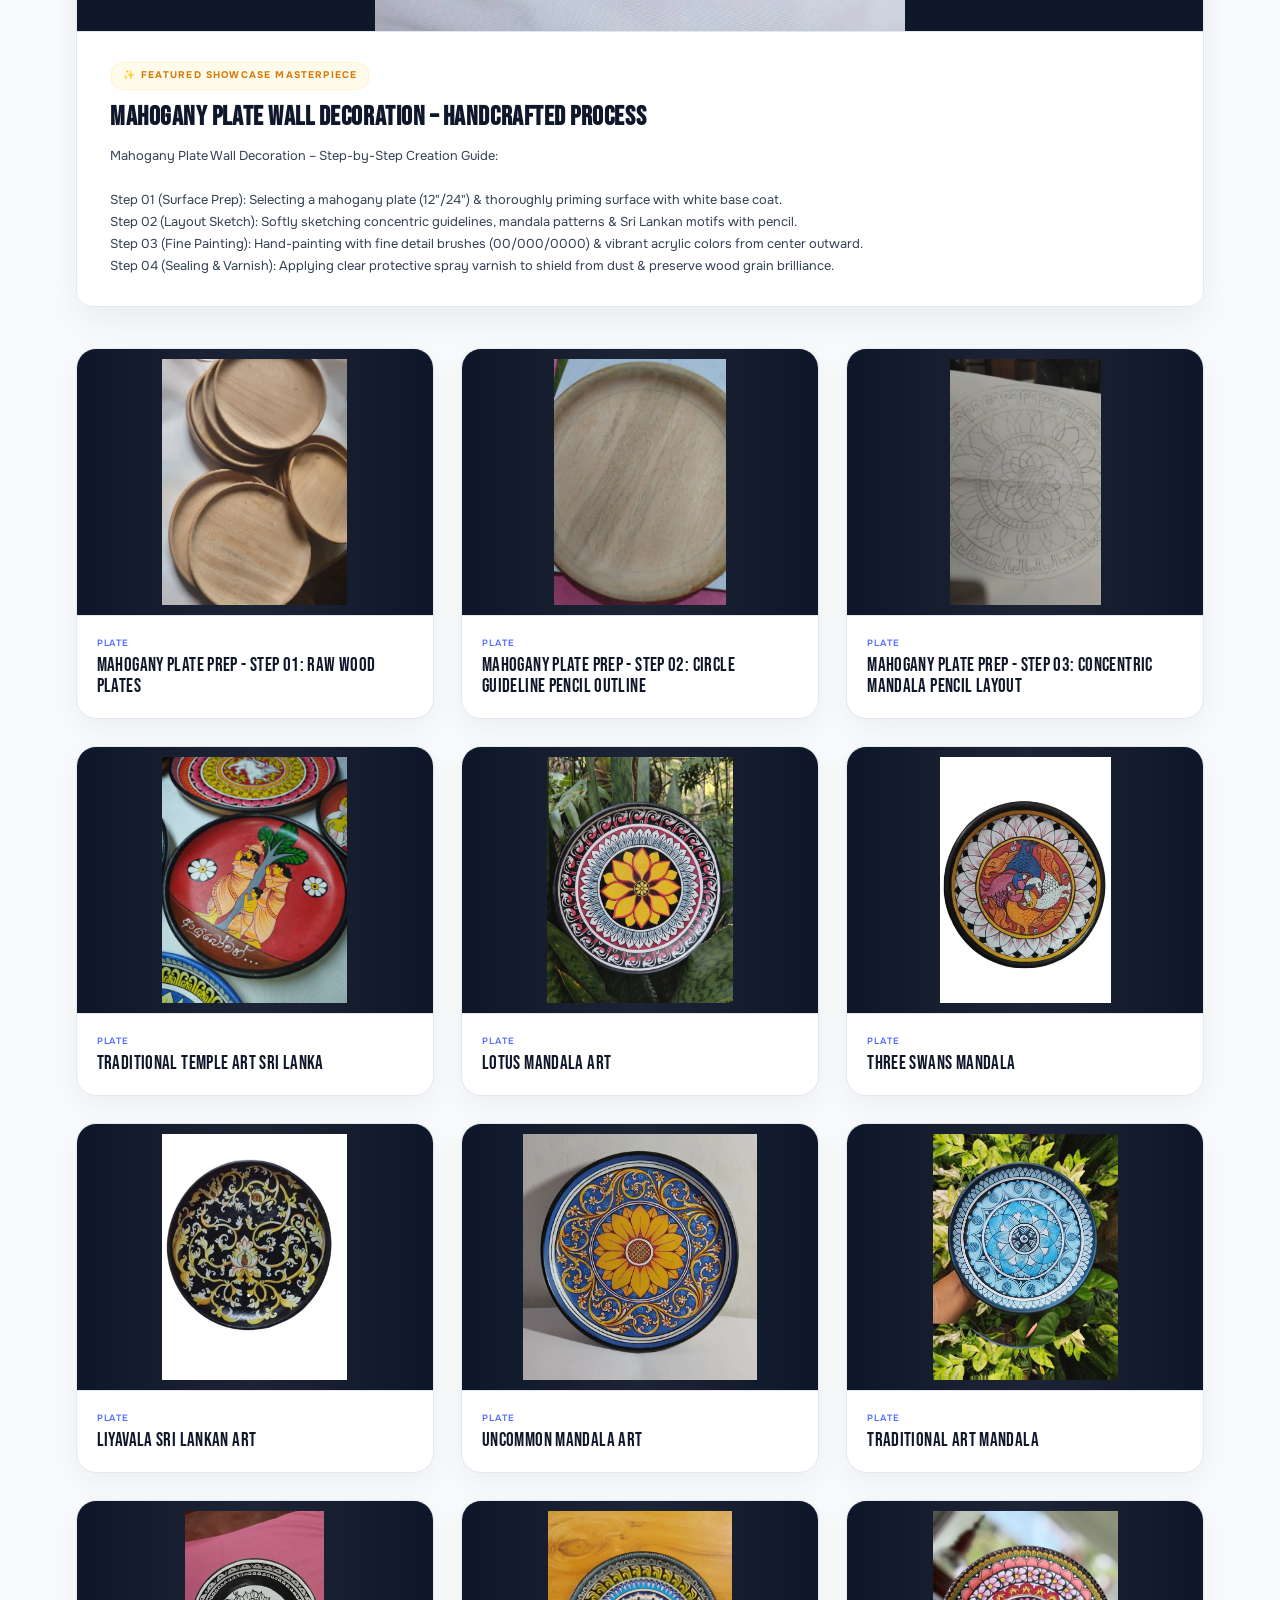
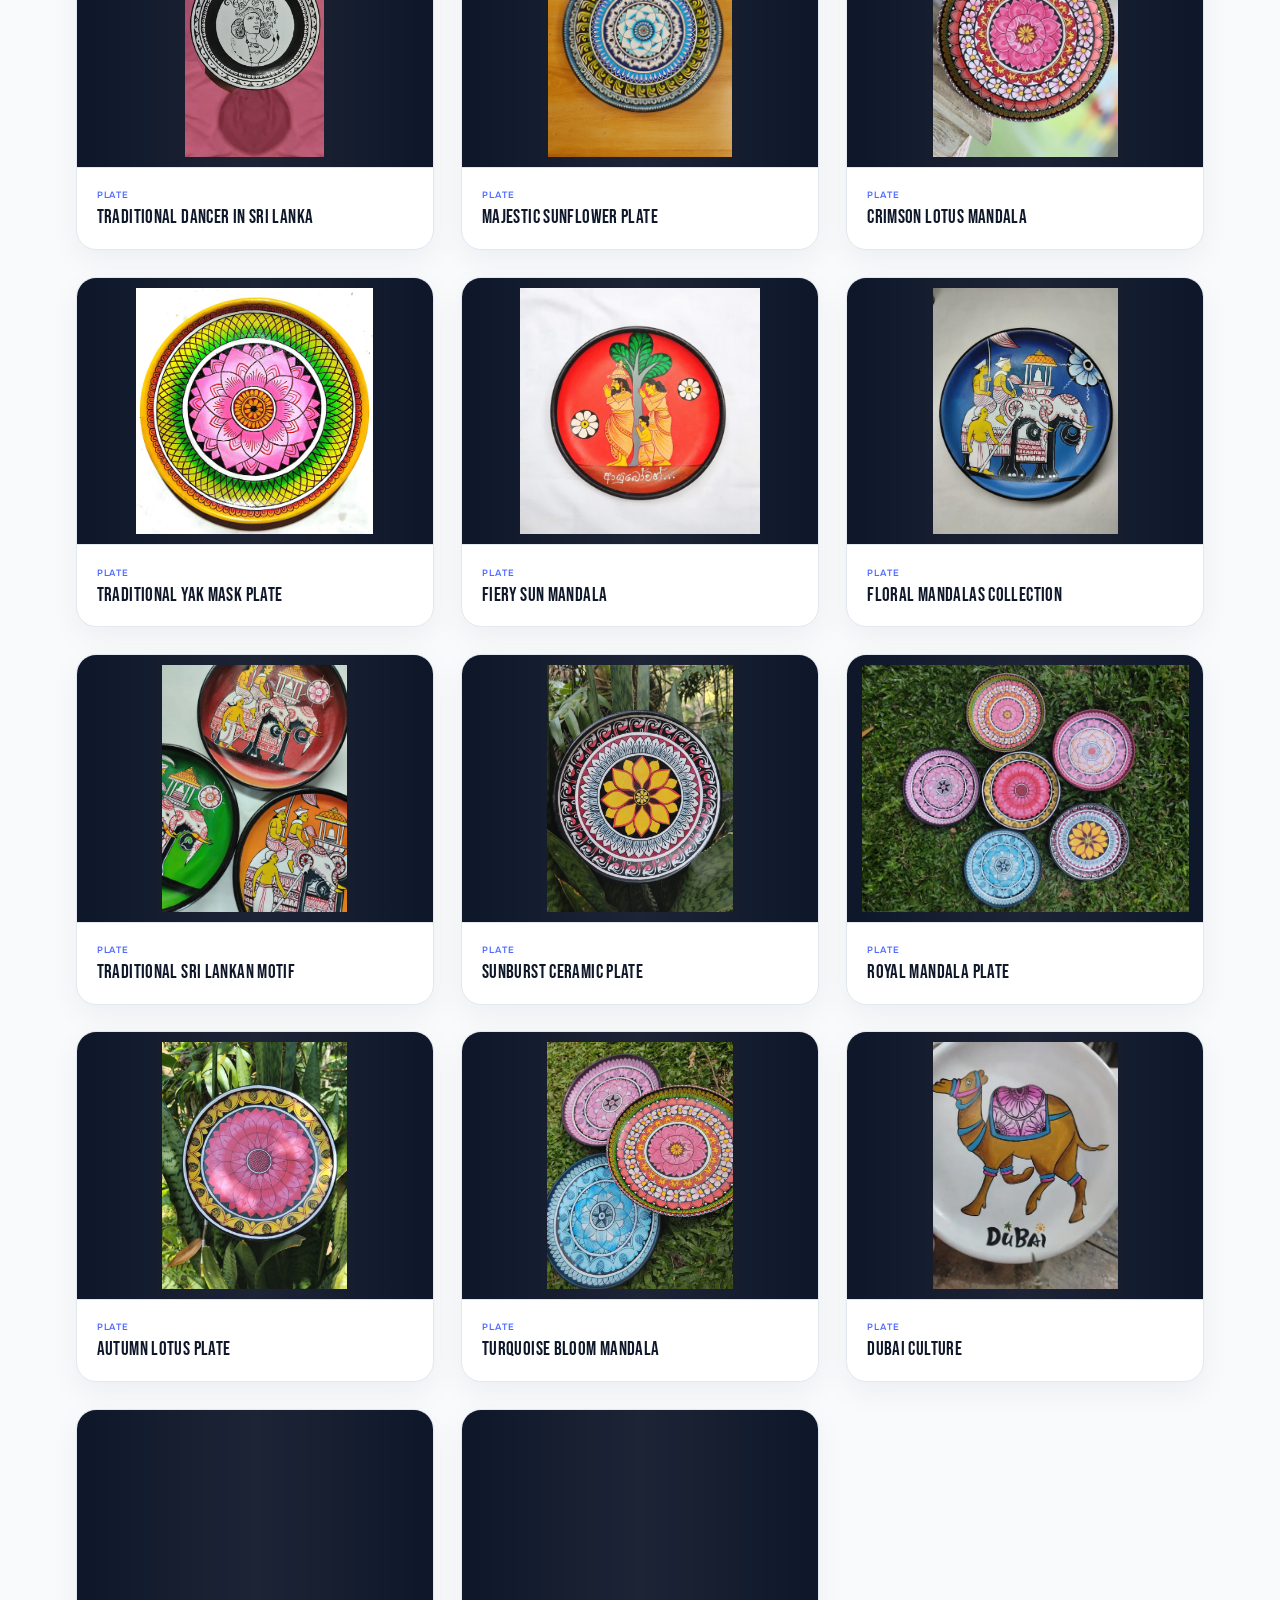
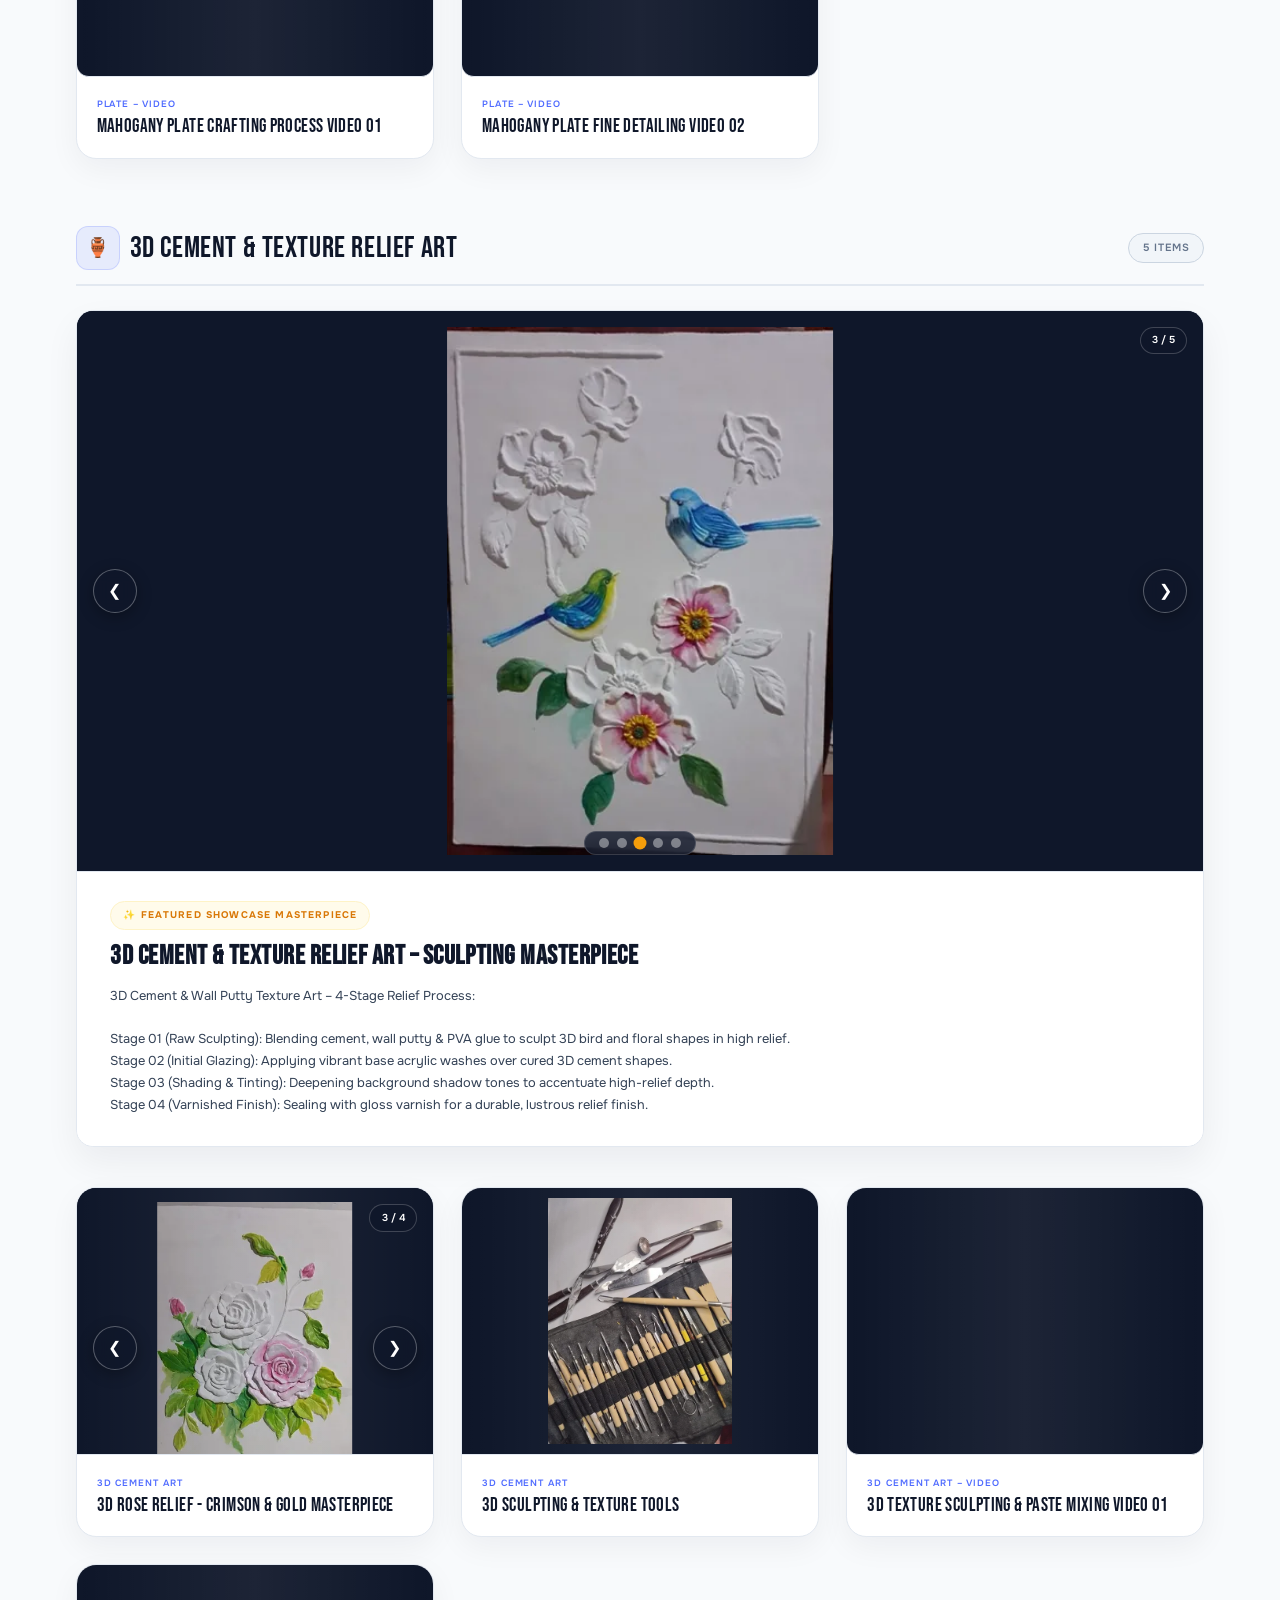
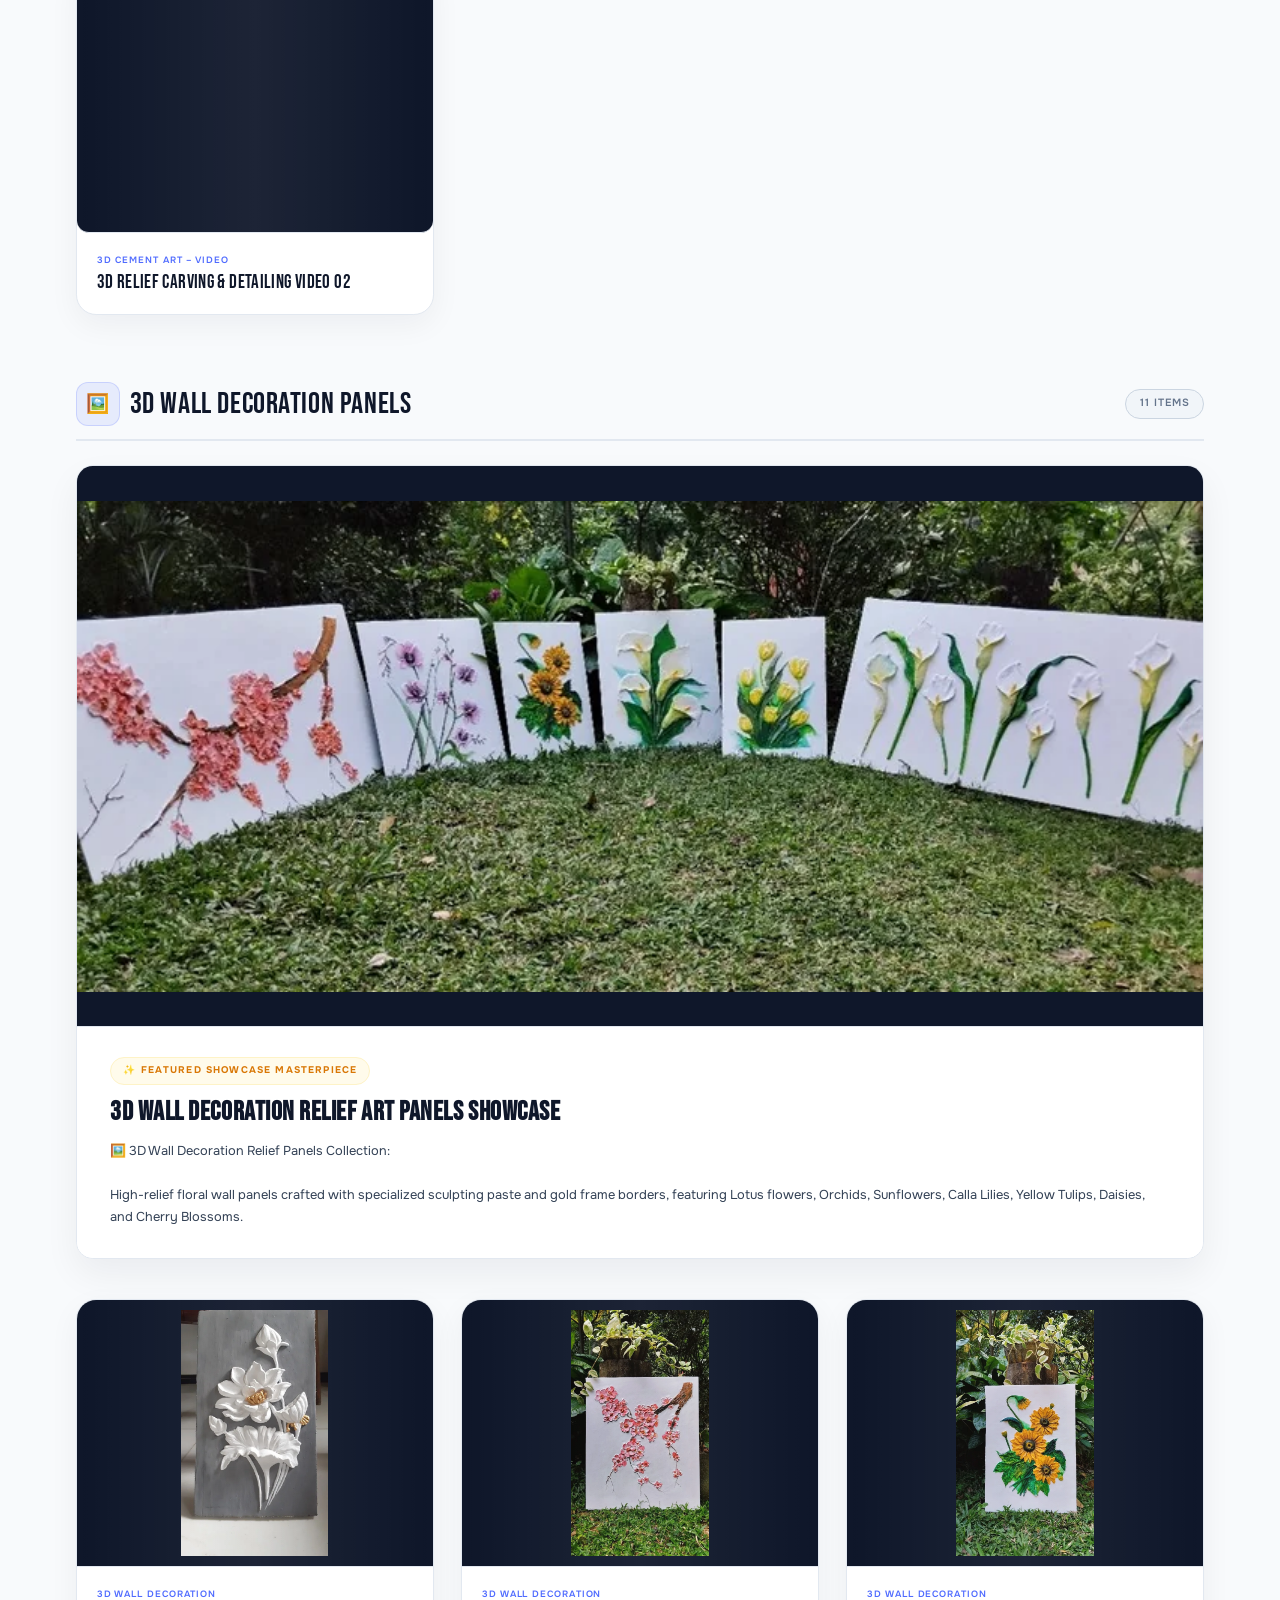
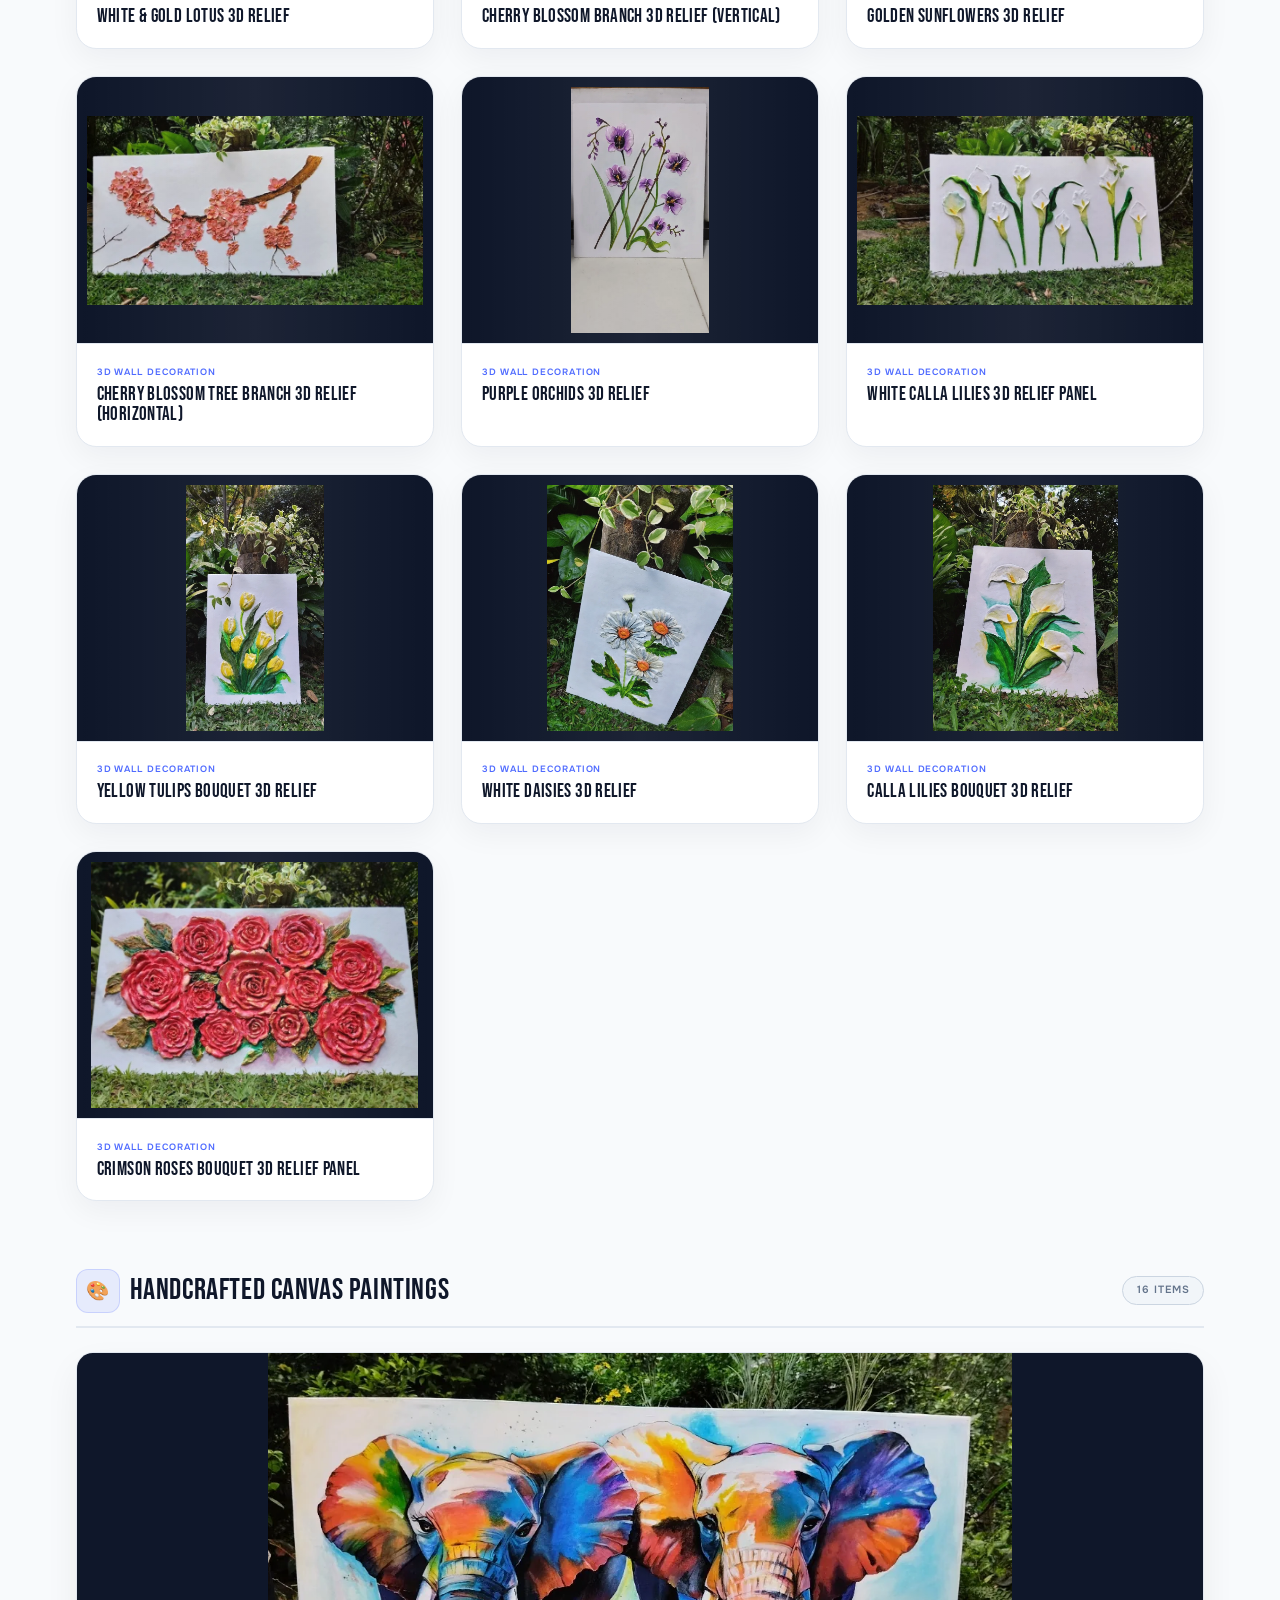
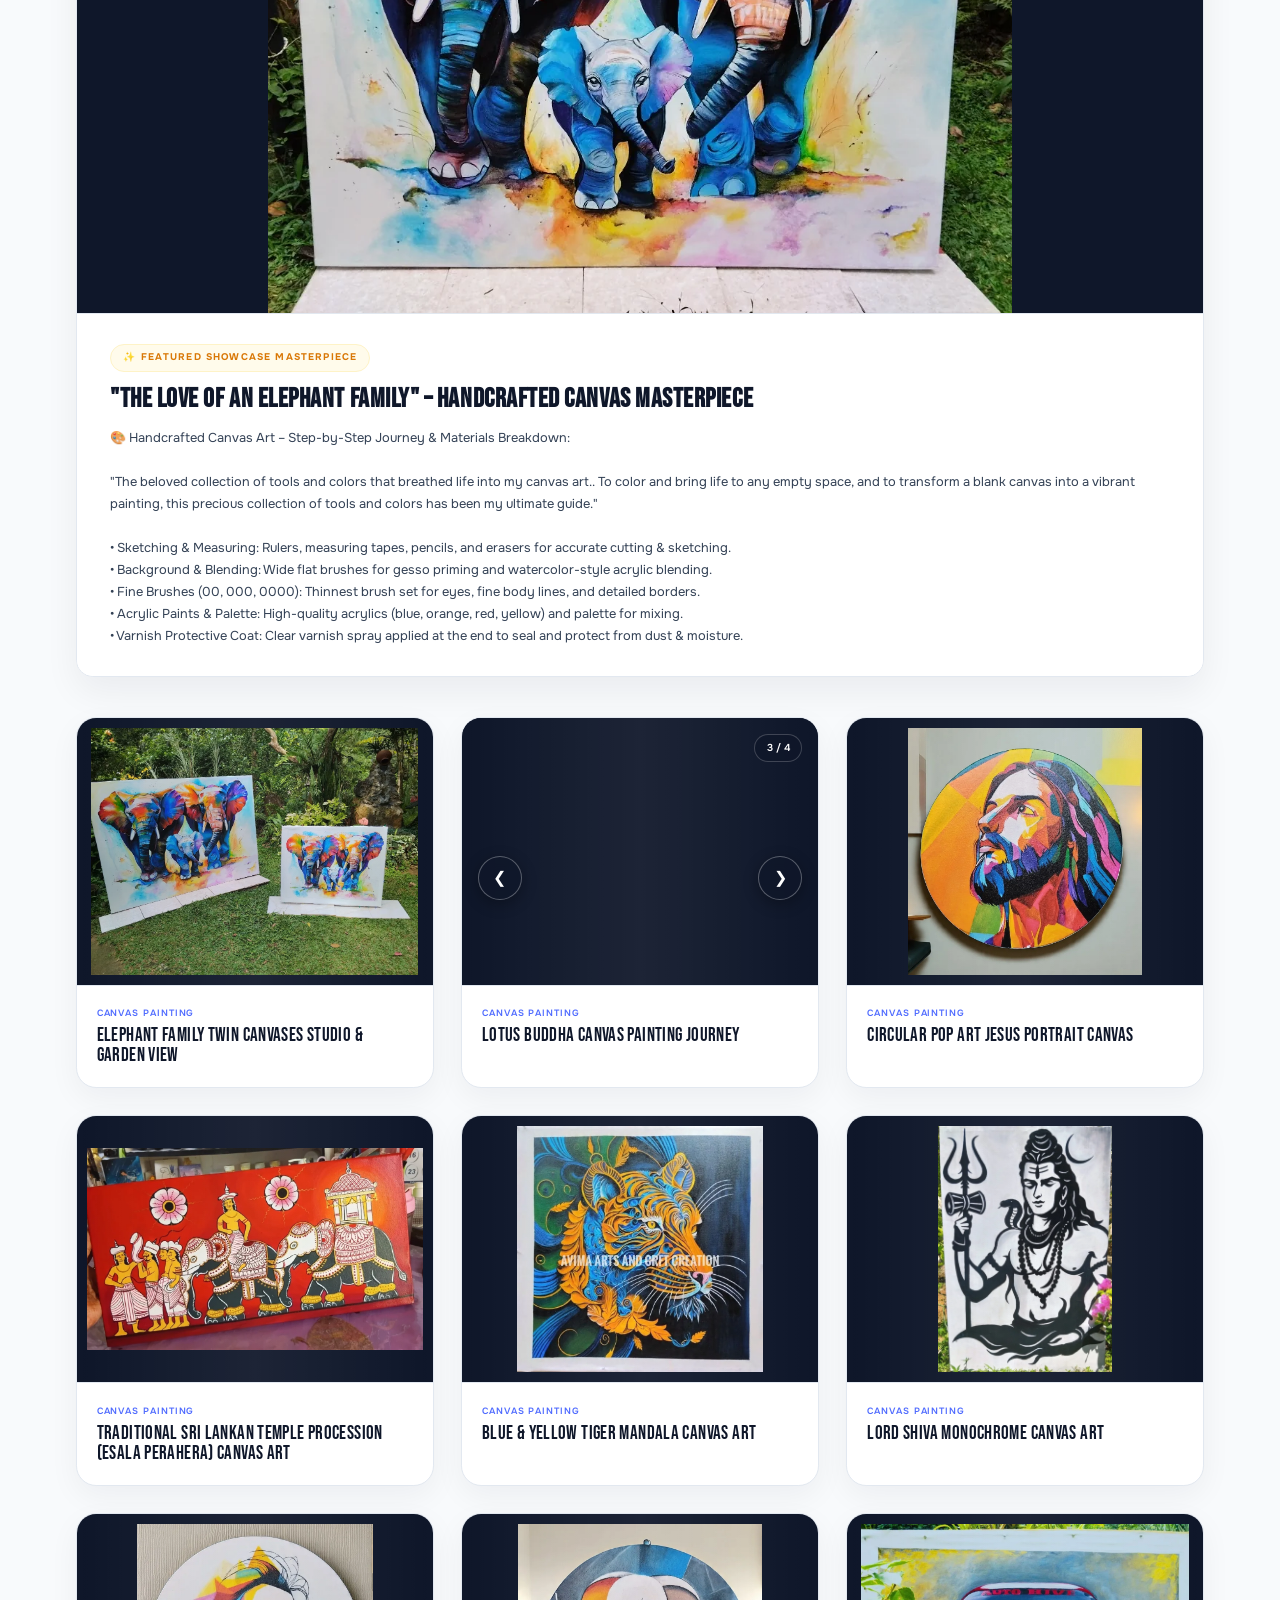
==== commit 3140222e: "Update Traditional Sri Lankan Temple Procession (Esala Perahera) Canvas Art image with newly uploade" ====
--- a/index.html
+++ b/index.html
@@ -10,7 +10,7 @@
     <link rel="preconnect" href="https://fonts.gstatic.com" crossorigin>
     <link href="https://fonts.googleapis.com/css2?family=Bebas+Neue&family=Onest:wght@300;400;500;600;700&display=swap" rel="stylesheet">
     <!-- Main Stylesheet -->
-    <link rel="stylesheet" href="styles.css?v=60">
+    <link rel="stylesheet" href="styles.css?v=65">
 </head>
 <body>
 
@@ -459,6 +459,6 @@
     </div>
 
     <!-- Script File -->
-    <script src="app.js?v=60"></script>
+    <script src="app.js?v=65"></script>
 </body>
 </html>
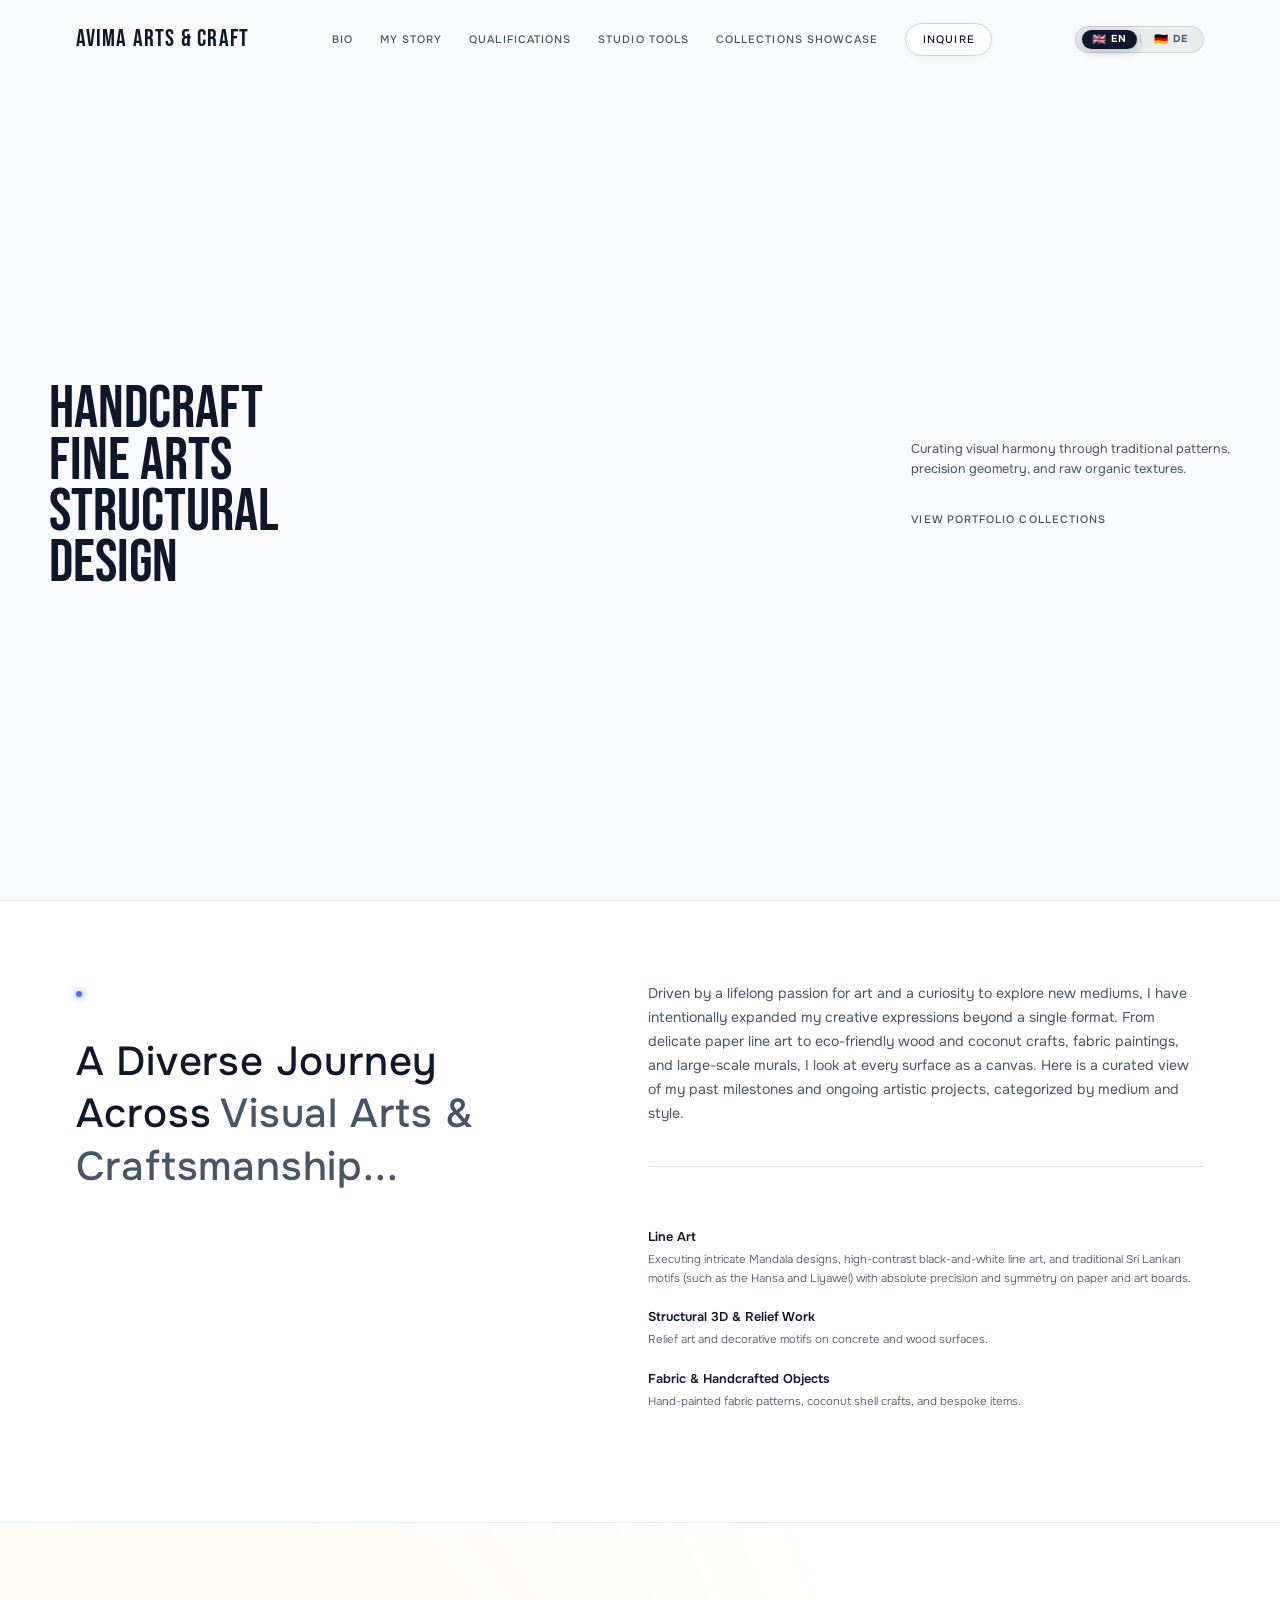
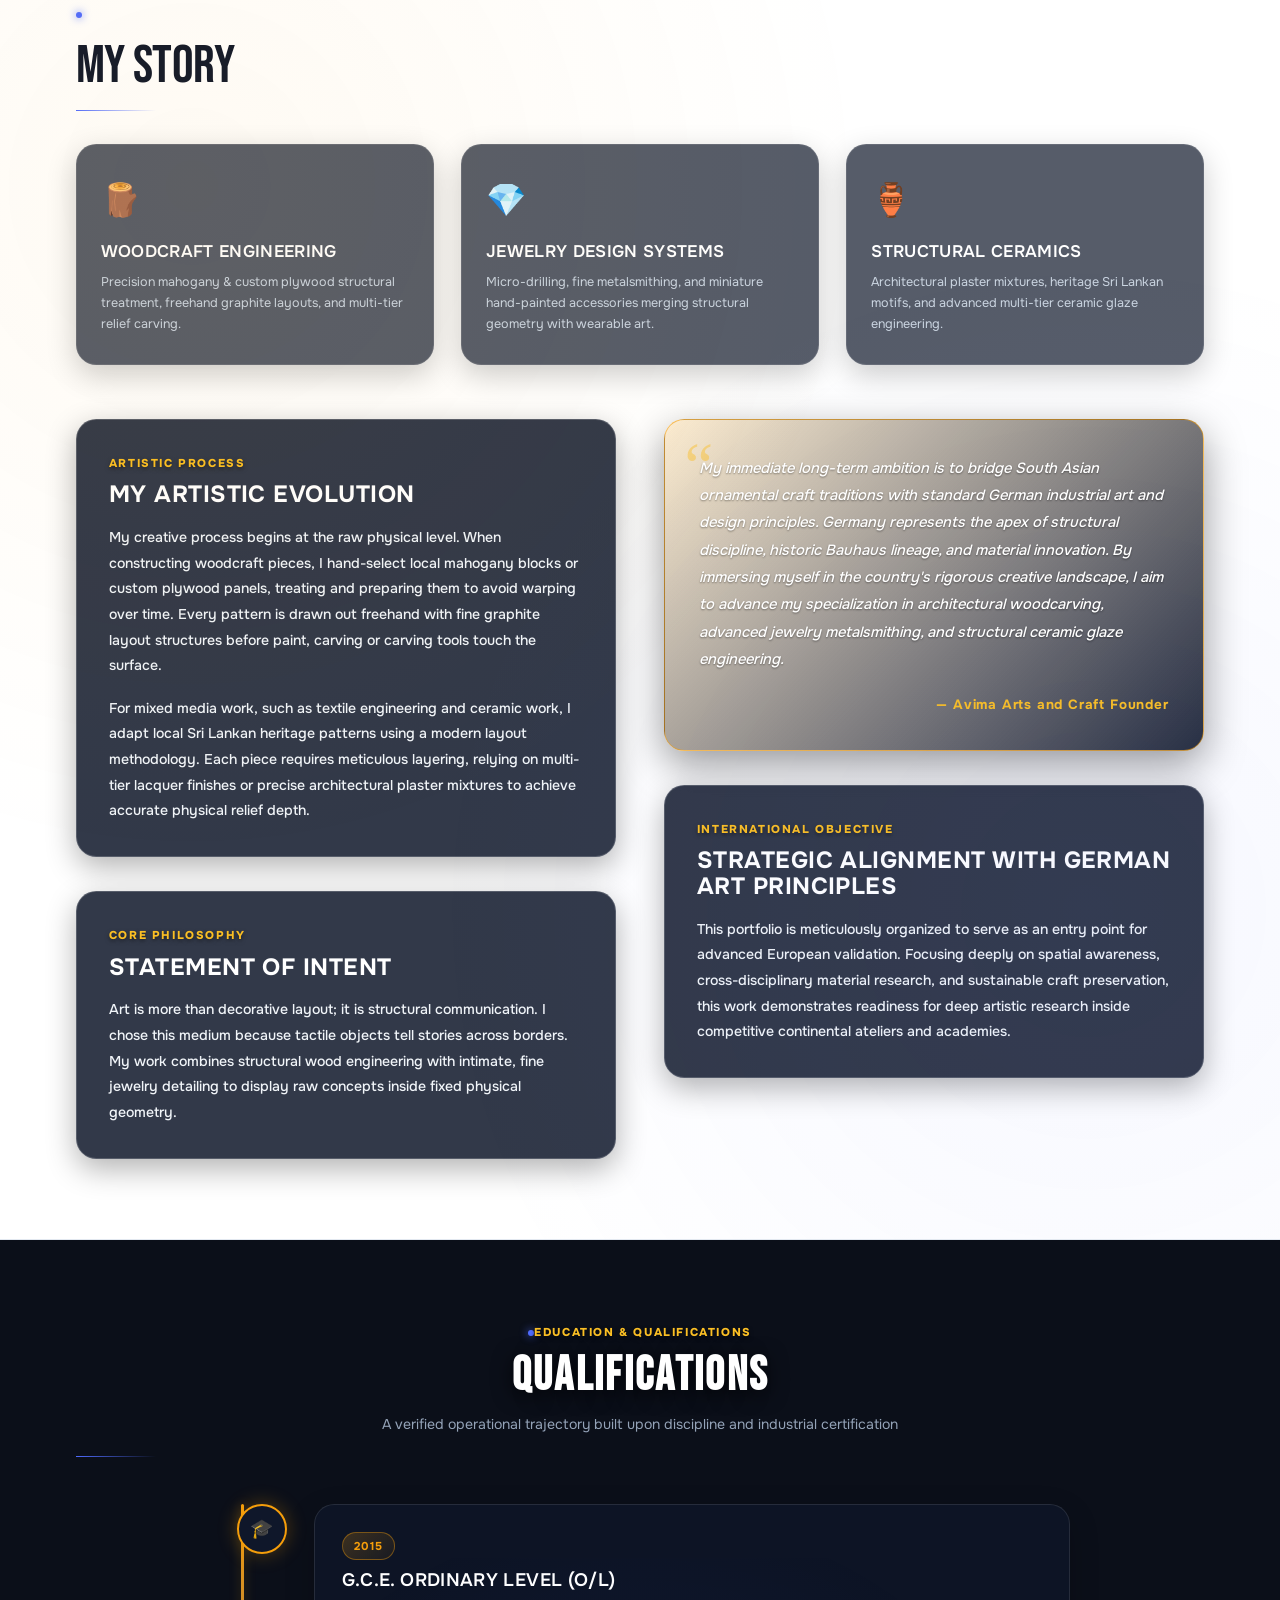
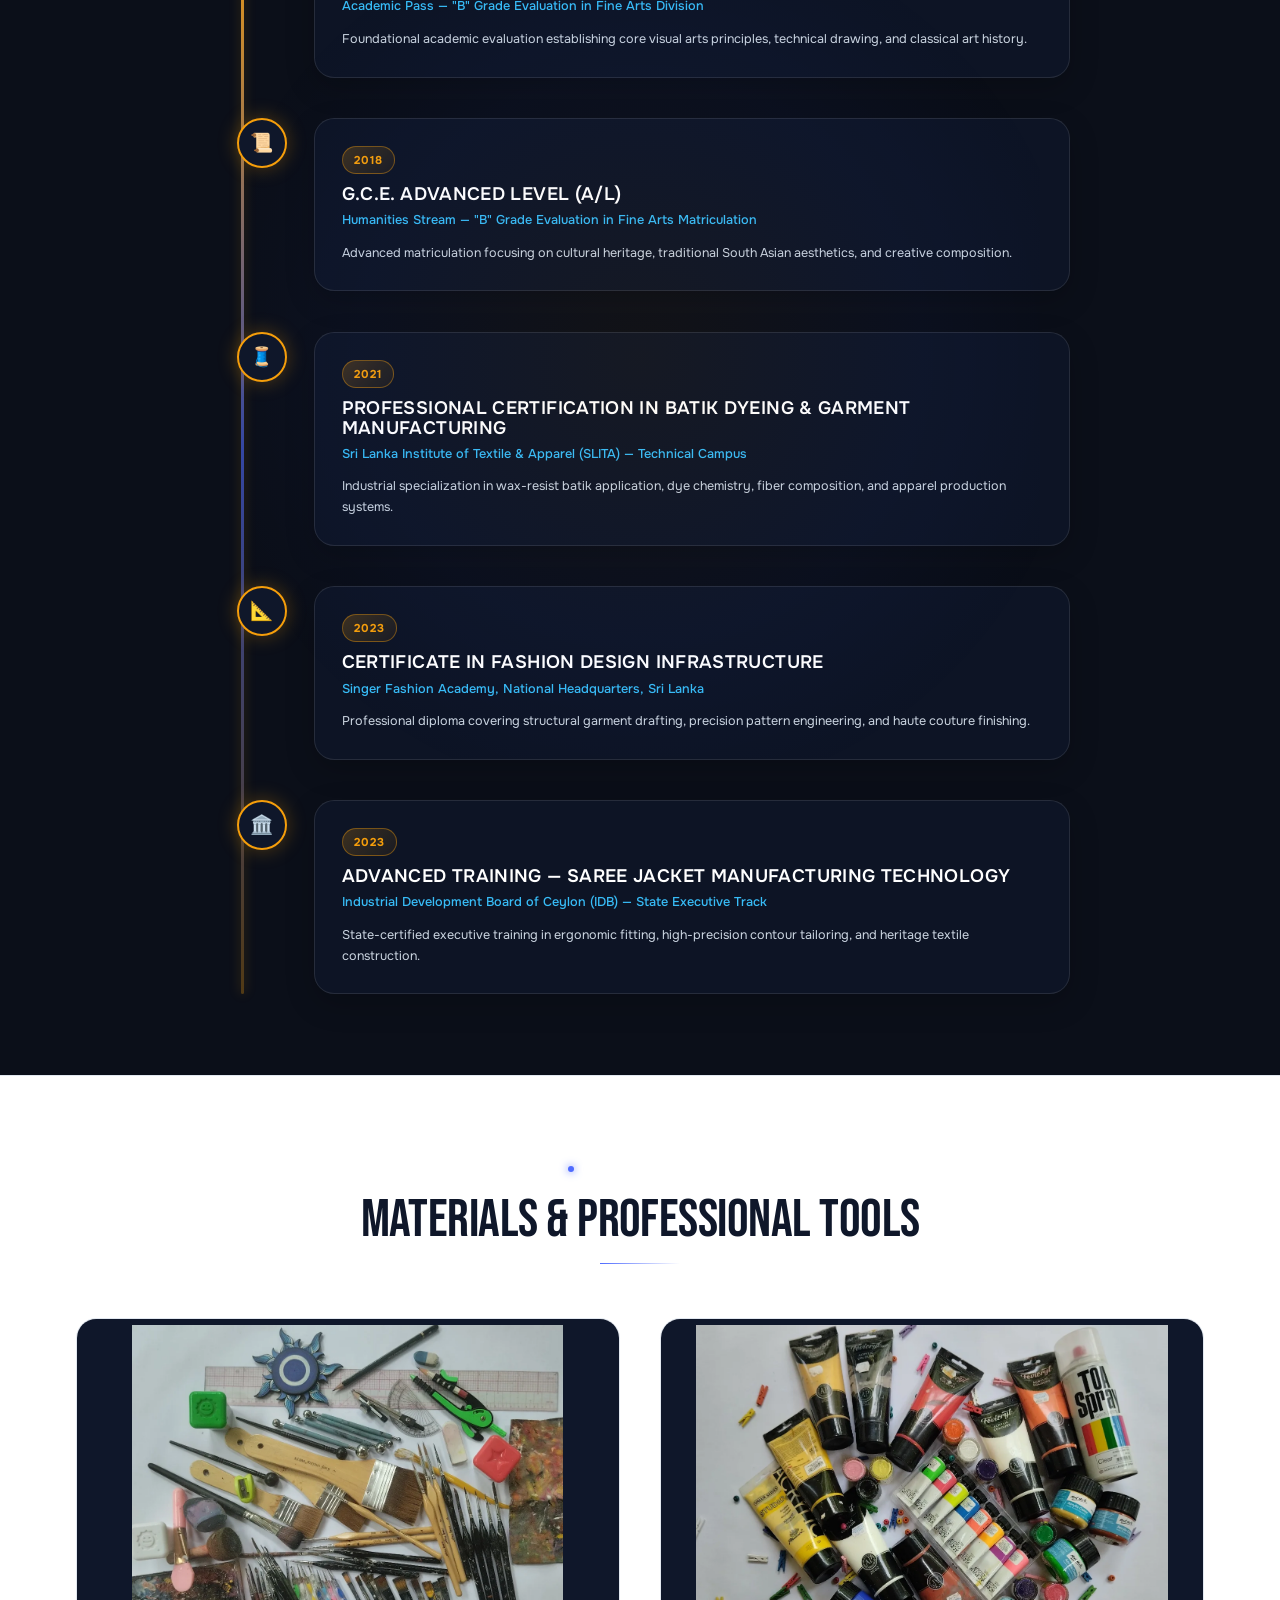
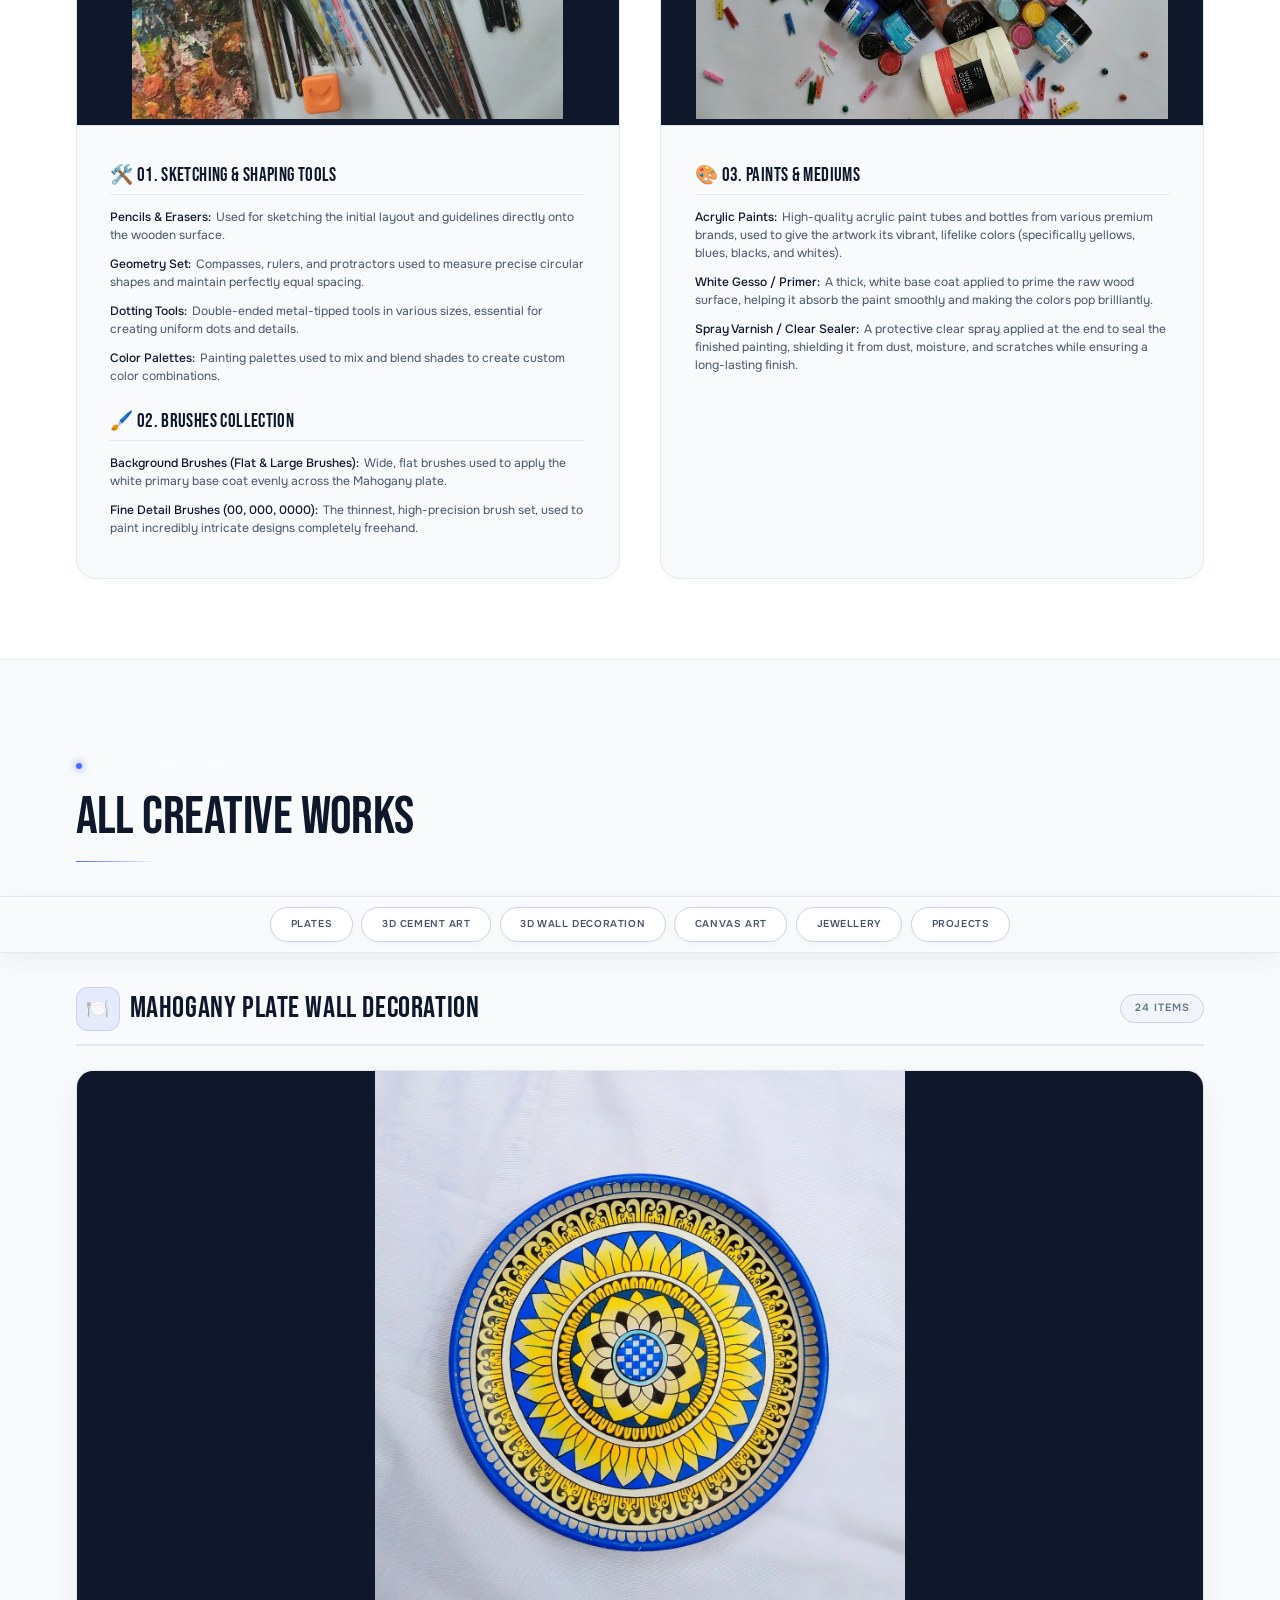
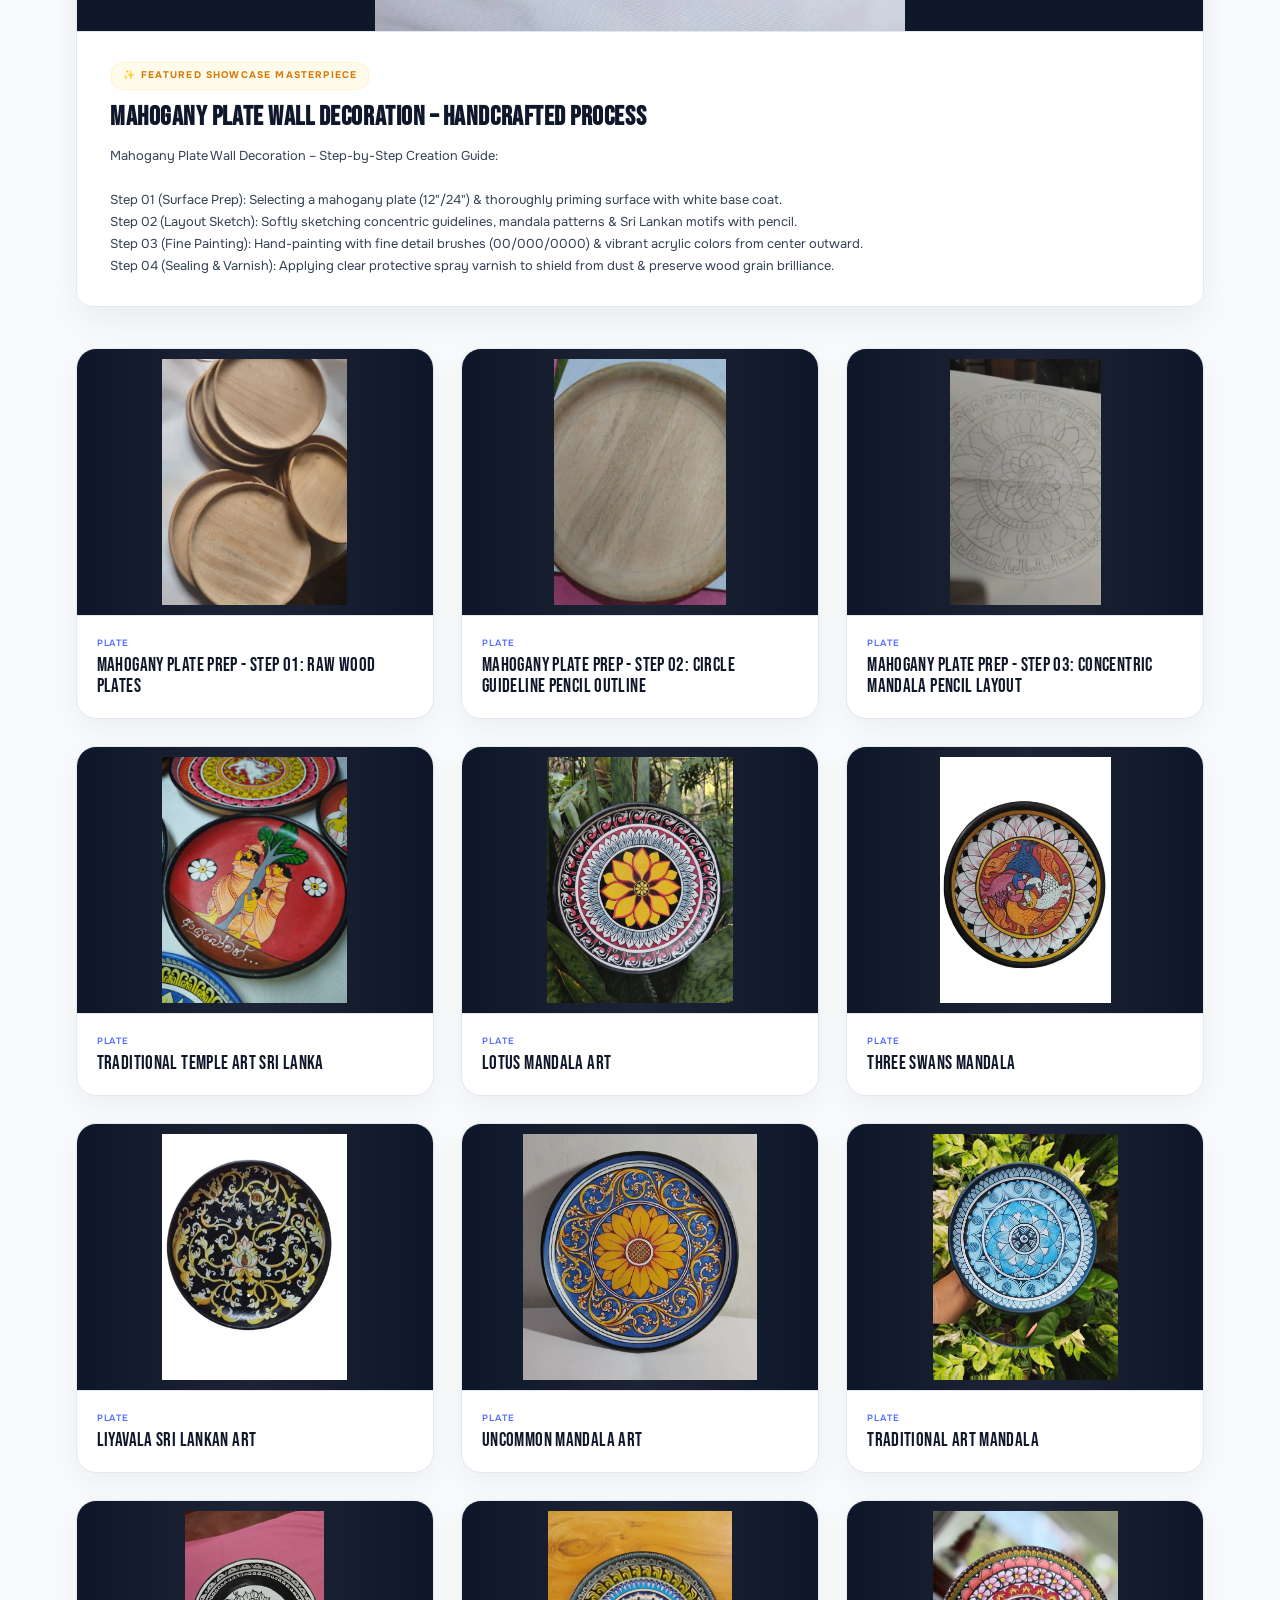
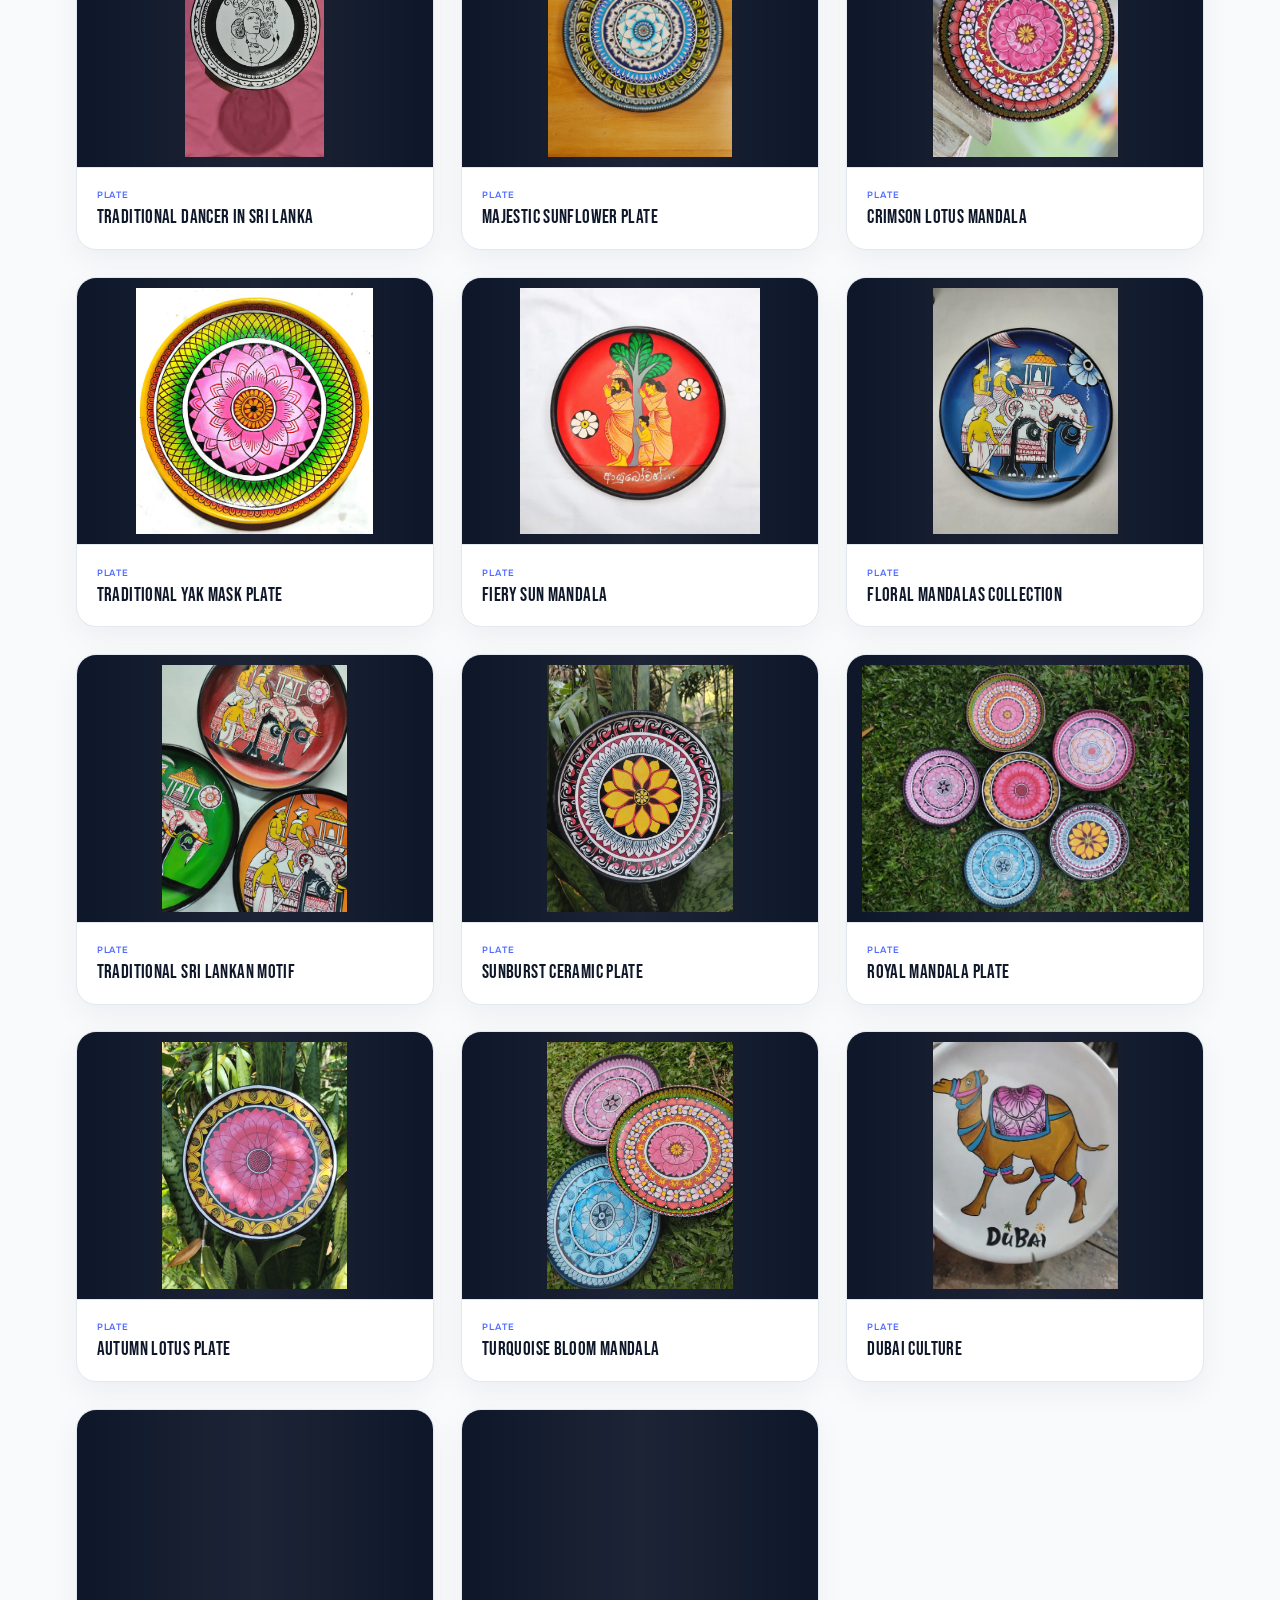
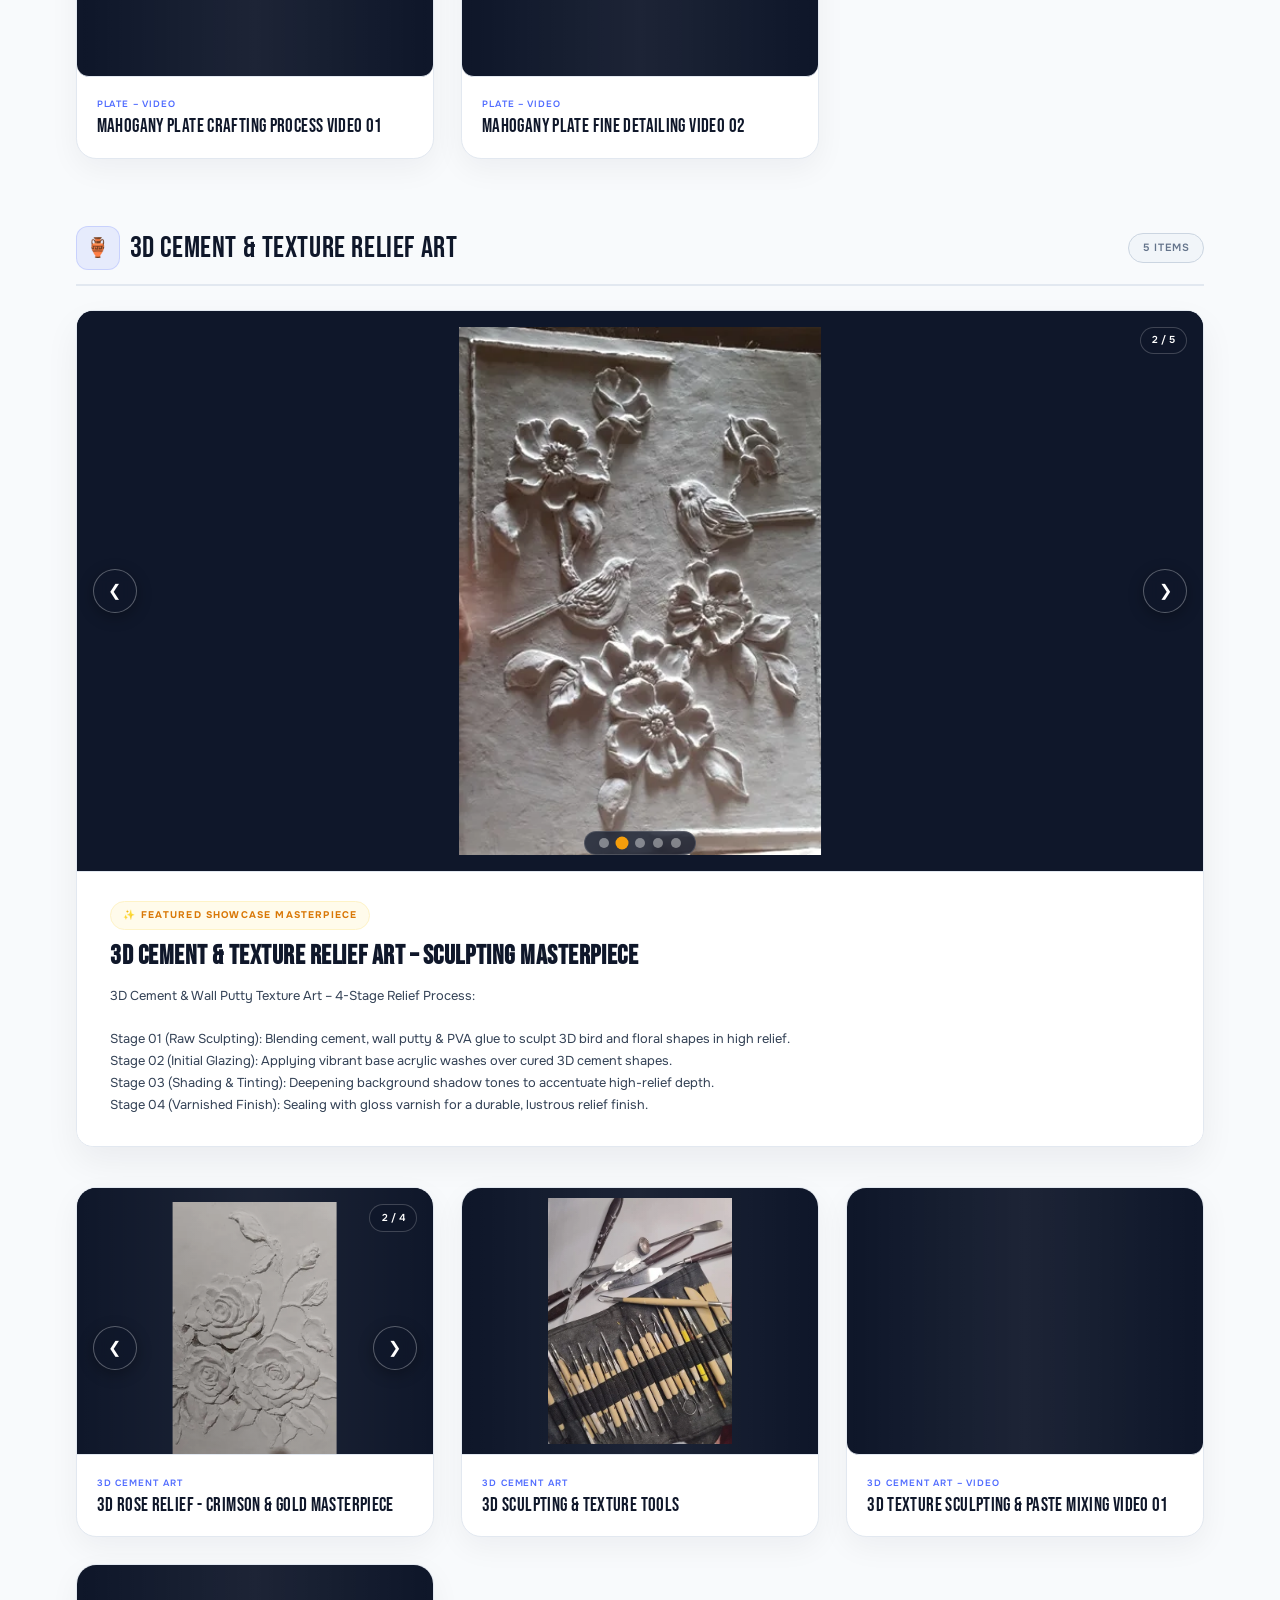
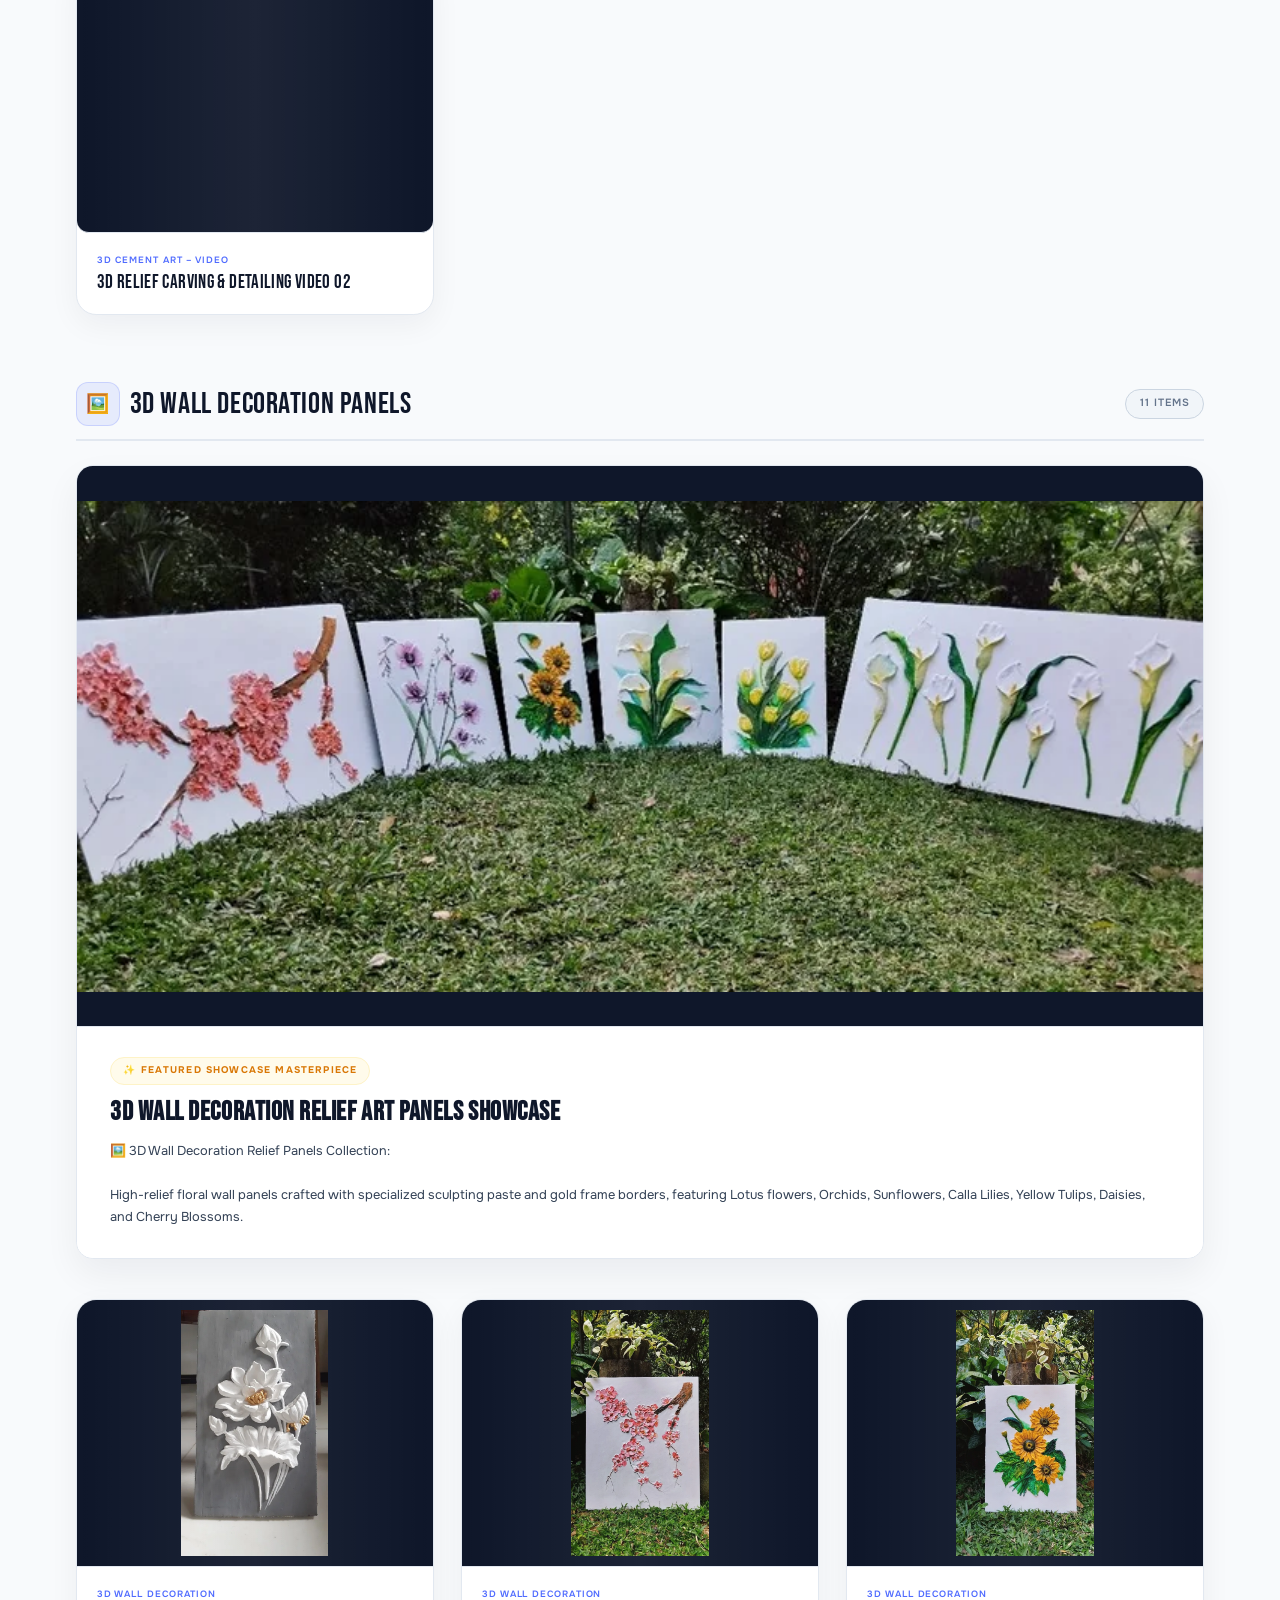
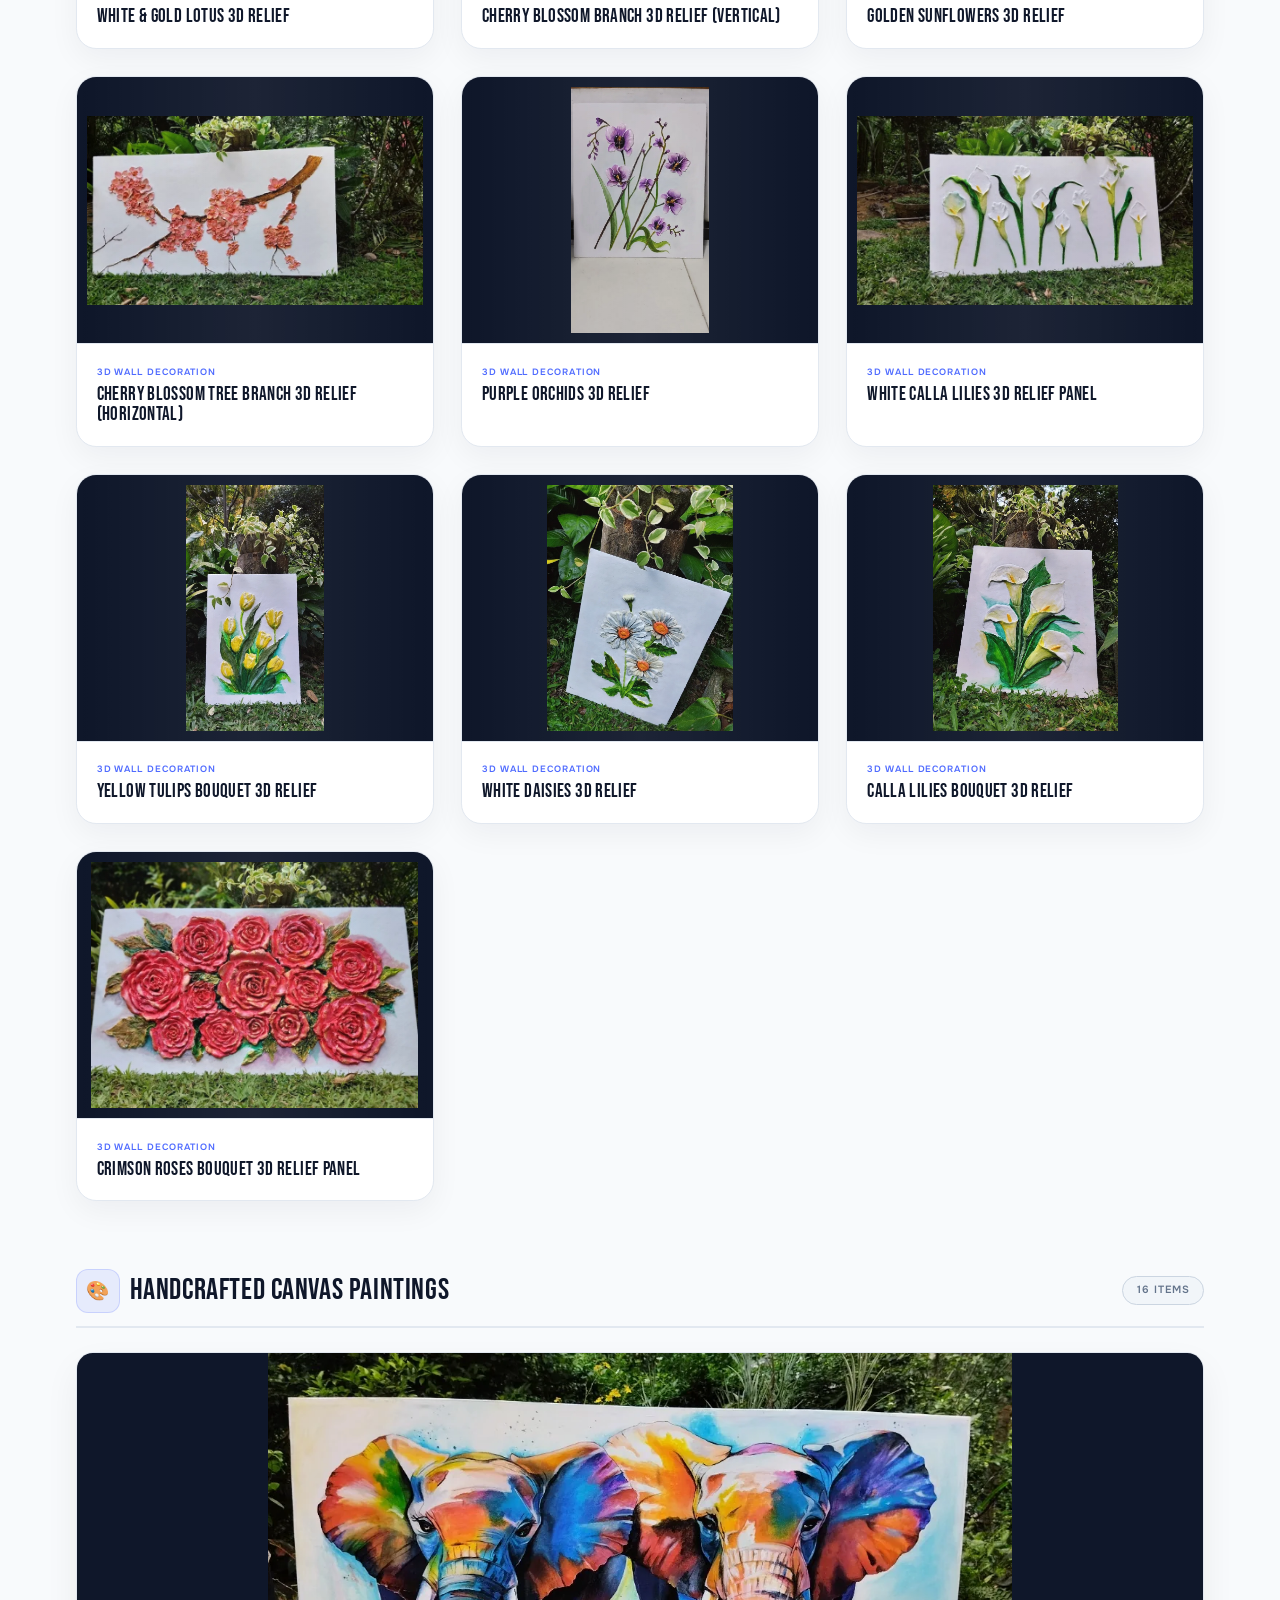
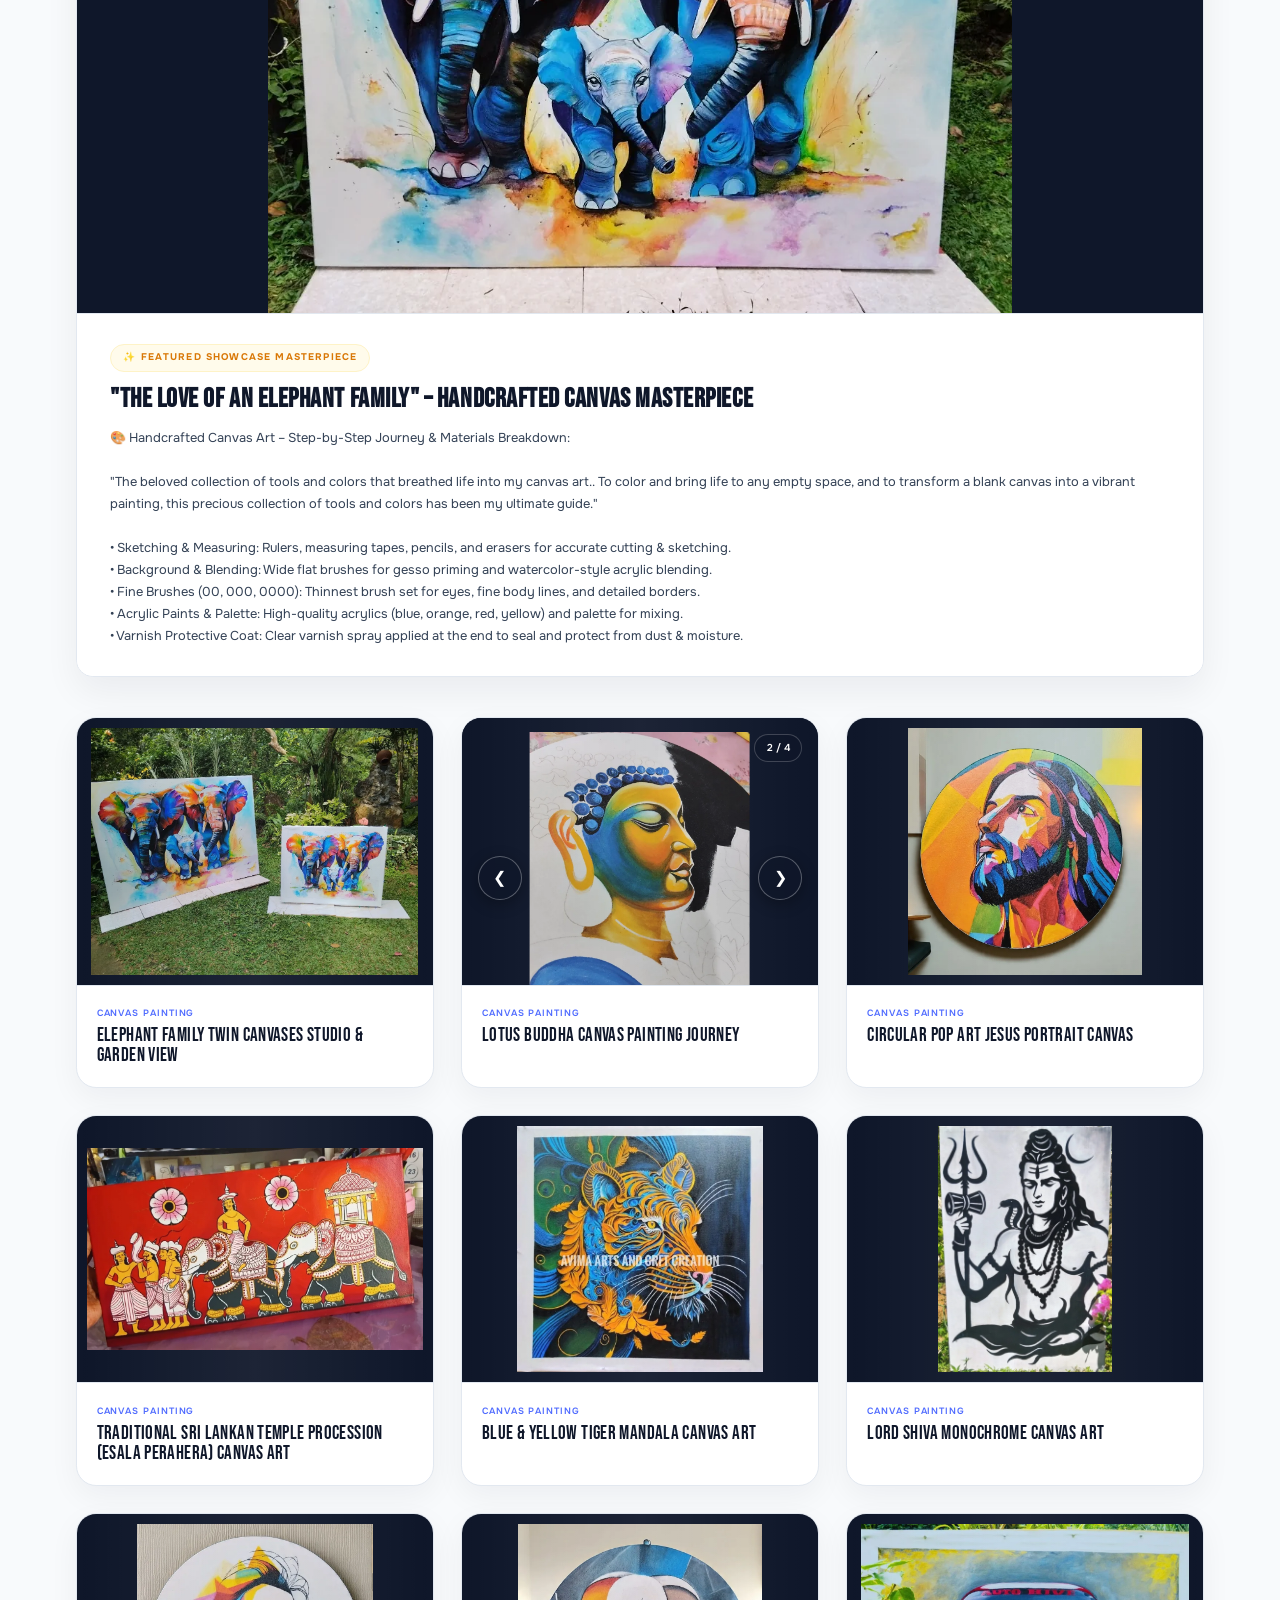
==== commit e9035794: "Fix cropped artwork images in Lightbox view: enforce object-fit: contain, viewport max bounds, multi" ====
--- a/index.html
+++ b/index.html
@@ -10,7 +10,7 @@
     <link rel="preconnect" href="https://fonts.gstatic.com" crossorigin>
     <link href="https://fonts.googleapis.com/css2?family=Bebas+Neue&family=Onest:wght@300;400;500;600;700&display=swap" rel="stylesheet">
     <!-- Main Stylesheet -->
-    <link rel="stylesheet" href="styles.css?v=65">
+    <link rel="stylesheet" href="styles.css?v=70">
 </head>
 <body>
 
@@ -459,6 +459,6 @@
     </div>
 
     <!-- Script File -->
-    <script src="app.js?v=65"></script>
+    <script src="app.js?v=70"></script>
 </body>
 </html>
--- a/styles.css
+++ b/styles.css
@@ -1637,19 +1637,22 @@
 }
 
 /* --- Artwork Details Lightbox Modal --- */
+/* ==========================================================================
+   Full Uncropped Responsive Lightbox Modal
+   ========================================================================== */
 .modal {
     position: fixed;
-    top: 0;
-    left: 0;
-    width: 100%;
-    height: 100%;
-    z-index: 1000;
+    inset: 0;
+    width: 100vw;
+    height: 100vh;
+    z-index: 9999;
     display: flex;
     justify-content: center;
     align-items: center;
     opacity: 0;
     pointer-events: none;
-    transition: opacity 0.4s cubic-bezier(0.2, 0.8, 0.2, 1);
+    transition: opacity 0.35s cubic-bezier(0.2, 0.8, 0.2, 1);
+    padding: 1rem;
 }
 
 .modal.active {
@@ -1660,56 +1663,58 @@
 .modal-backdrop {
     position: absolute;
     inset: 0;
-    background-color: rgba(15, 23, 42, 0.65);
-    backdrop-filter: blur(12px);
-    -webkit-backdrop-filter: blur(12px);
+    background-color: rgba(10, 15, 26, 0.92);
+    backdrop-filter: blur(16px);
+    -webkit-backdrop-filter: blur(16px);
 }
 
 .modal-container {
-    background-color: #ffffff;
-    border: 1px solid #cbd5e1;
-    width: 90%;
-    max-width: 800px;
-    max-height: 85vh;
+    background: #0f172a;
+    border: 1px solid rgba(255, 255, 255, 0.15);
+    width: 100%;
+    max-width: 1100px;
+    max-height: 92vh;
     z-index: 2;
     position: relative;
-    box-shadow: 0 30px 60px rgba(15, 23, 42, 0.25);
-    transform: translateY(20px) scale(0.97);
-    transition: transform 0.4s cubic-bezier(0.2, 0.8, 0.2, 1);
+    box-shadow: 0 30px 80px rgba(0, 0, 0, 0.7);
+    transform: scale(0.96);
+    transition: transform 0.35s cubic-bezier(0.2, 0.8, 0.2, 1);
     display: flex;
     flex-direction: column;
-    border-radius: var(--radius-card);
+    border-radius: 1.25rem;
     overflow: hidden;
 }
 
 .modal.active .modal-container {
-    transform: translateY(0) scale(1);
+    transform: scale(1);
 }
 
 .modal-close {
     position: absolute;
     top: 1rem;
     right: 1.25rem;
-    font-size: 1.8rem;
+    font-size: 1.6rem;
     cursor: pointer;
     color: #ffffff;
-    z-index: 10;
-    transition: var(--transition-fast);
+    z-index: 20;
+    transition: all 0.25s ease;
     line-height: 1;
-    background: rgba(15, 23, 42, 0.7);
-    width: 38px;
-    height: 38px;
+    background: rgba(15, 23, 42, 0.85);
+    width: 42px;
+    height: 42px;
     border-radius: 50%;
     display: flex;
     align-items: center;
     justify-content: center;
-    border: 1px solid rgba(255, 255, 255, 0.2);
+    border: 1px solid rgba(255, 255, 255, 0.25);
+    box-shadow: 0 4px 15px rgba(0, 0, 0, 0.4);
 }
 
 .modal-close:hover {
     color: #ffffff;
-    background: #0f172a;
+    background: var(--accent);
     border-color: var(--accent);
+    transform: scale(1.08);
 }
 
 .modal-content {
@@ -1717,57 +1722,117 @@
     flex-direction: column;
     width: 100%;
     height: 100%;
-    max-height: 85vh;
+    max-height: 92vh;
+    overflow-y: auto;
 }
 
 .modal-image-pane {
-    flex: 1;
-    background-color: #0f172a;
-    overflow: hidden;
+    position: relative;
+    width: 100%;
+    flex: 1 1 auto;
+    min-height: 320px;
+    max-height: 68vh;
+    background-color: #050914;
     display: flex;
     align-items: center;
     justify-content: center;
-    padding: 1.5rem;
-    max-height: calc(85vh - 70px);
-}
-
-.modal-image-pane img {
-    max-width: 100%;
-    max-height: 100%;
-    object-fit: contain;
-    border-radius: var(--radius-card-sm);
+    padding: 1rem;
+    overflow: hidden;
+}
+
+.modal-image-pane img,
+.modal-image-pane video,
+#modal-img {
+    max-width: 95vw;
+    max-height: 65vh;
+    width: auto;
+    height: auto;
+    object-fit: contain !important;
+    border-radius: 0.75rem;
+    display: block;
+    box-shadow: 0 8px 30px rgba(0, 0, 0, 0.5);
+}
+
+/* Lightbox Navigation Arrows & Counter */
+.modal-nav-arrow {
+    position: absolute;
+    top: 50%;
+    transform: translateY(-50%);
+    background: rgba(15, 23, 42, 0.75);
+    border: 1px solid rgba(255, 255, 255, 0.2);
+    color: #ffffff;
+    width: 44px;
+    height: 44px;
+    border-radius: 50%;
+    display: flex;
+    align-items: center;
+    justify-content: center;
+    font-size: 1.3rem;
+    cursor: pointer;
+    z-index: 10;
+    transition: all 0.25s ease;
+    backdrop-filter: blur(8px);
+}
+
+.modal-nav-arrow:hover {
+    background: var(--accent);
+    border-color: var(--accent);
+    transform: translateY(-50%) scale(1.1);
+}
+
+.modal-nav-arrow.prev { left: 1rem; }
+.modal-nav-arrow.next { right: 1rem; }
+
+.modal-counter {
+    position: absolute;
+    bottom: 1rem;
+    left: 50%;
+    transform: translateX(-50%);
+    background: rgba(15, 23, 42, 0.85);
+    color: #cbd5e1;
+    border: 1px solid rgba(255, 255, 255, 0.15);
+    padding: 0.3rem 0.9rem;
+    border-radius: 9999px;
+    font-size: 0.78rem;
+    font-weight: 600;
+    letter-spacing: 0.05em;
+    z-index: 10;
+    backdrop-filter: blur(8px);
 }
 
 .modal-caption-pane {
-    padding: 1.25rem 1.5rem;
-    background-color: #ffffff;
-    border-top: 1px solid #e2e8f0;
+    padding: 1.25rem 1.75rem;
+    background-color: #0b1120;
+    border-top: 1px solid rgba(255, 255, 255, 0.08);
     text-align: center;
+    flex-shrink: 0;
 }
 
 .modal-subtag {
     font-size: 0.72rem;
-    font-weight: 600;
+    font-weight: 700;
     text-transform: uppercase;
-    letter-spacing: 0.1em;
+    letter-spacing: 0.12em;
     color: var(--accent);
-    margin-bottom: 0.25rem;
+    margin-bottom: 0.35rem;
     display: inline-block;
 }
 
 .modal-title {
-    font-size: 1.6rem;
-    letter-spacing: 0.05em;
-    color: var(--white);
+    font-size: 1.5rem;
+    font-family: var(--font-heading);
+    letter-spacing: 0.04em;
+    color: #ffffff;
+    margin-bottom: 0.4rem;
 }
 
 .modal-desc {
     font-size: 0.88rem;
-    color: var(--muted);
-    line-height: 1.55;
-    margin-top: 0.5rem;
-    max-width: 650px;
+    color: #94a3b8;
+    line-height: 1.6;
+    max-width: 750px;
     margin-inline: auto;
+    white-space: pre-line;
 }
 
 /* --- Comprehensive Mobile & Responsive Design System --- */
@@ -1913,17 +1978,24 @@
     }
 
     .modal-container {
-        width: 95%;
-        max-height: 88vh;
+        width: 98%;
+        max-height: 94vh;
     }
 
     .modal-content {
-        max-height: 88vh;
+        max-height: 94vh;
     }
 
     .modal-image-pane {
-        padding: 0.6rem;
-        max-height: 52vh;
+        padding: 0.5rem;
+        max-height: 56vh;
+        min-height: 250px;
+    }
+
+    .modal-image-pane img,
+    .modal-image-pane video,
+    #modal-img {
+        max-height: 54vh;
     }
 
     .modal-caption-pane {
